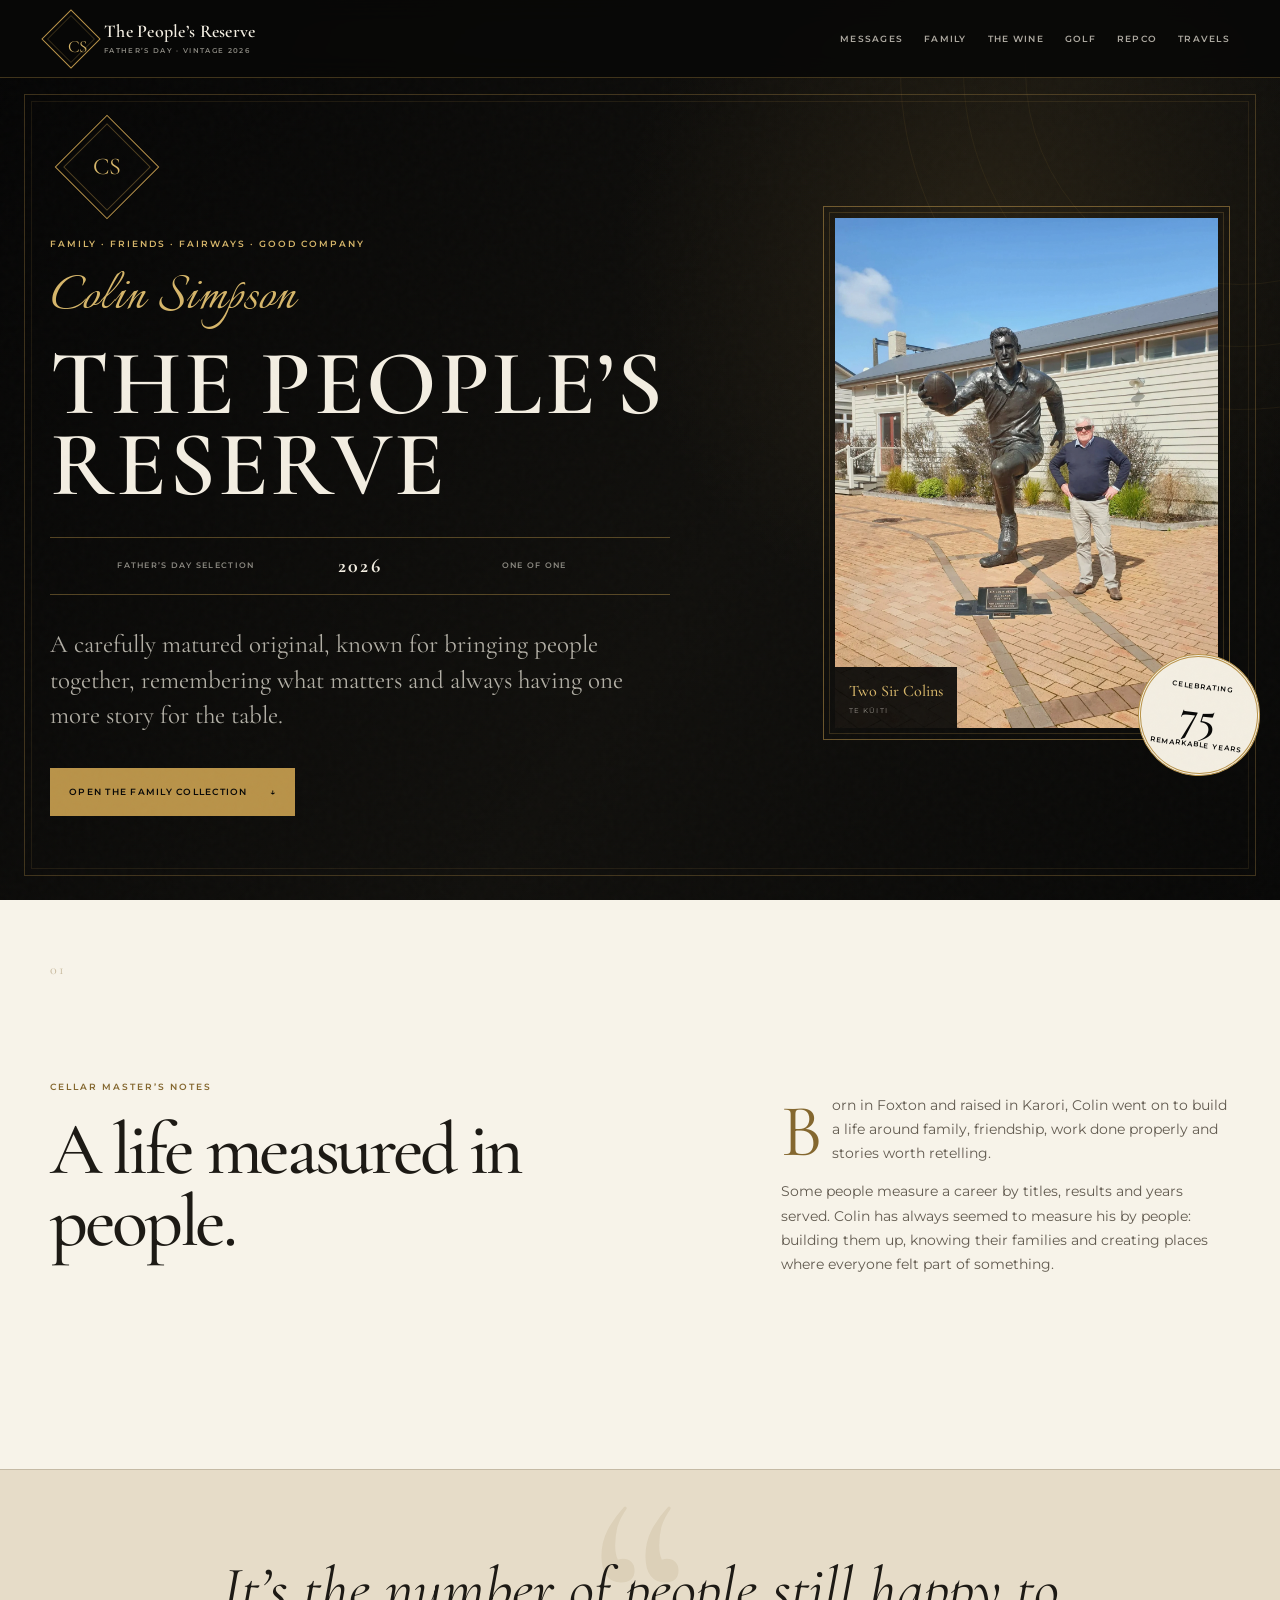
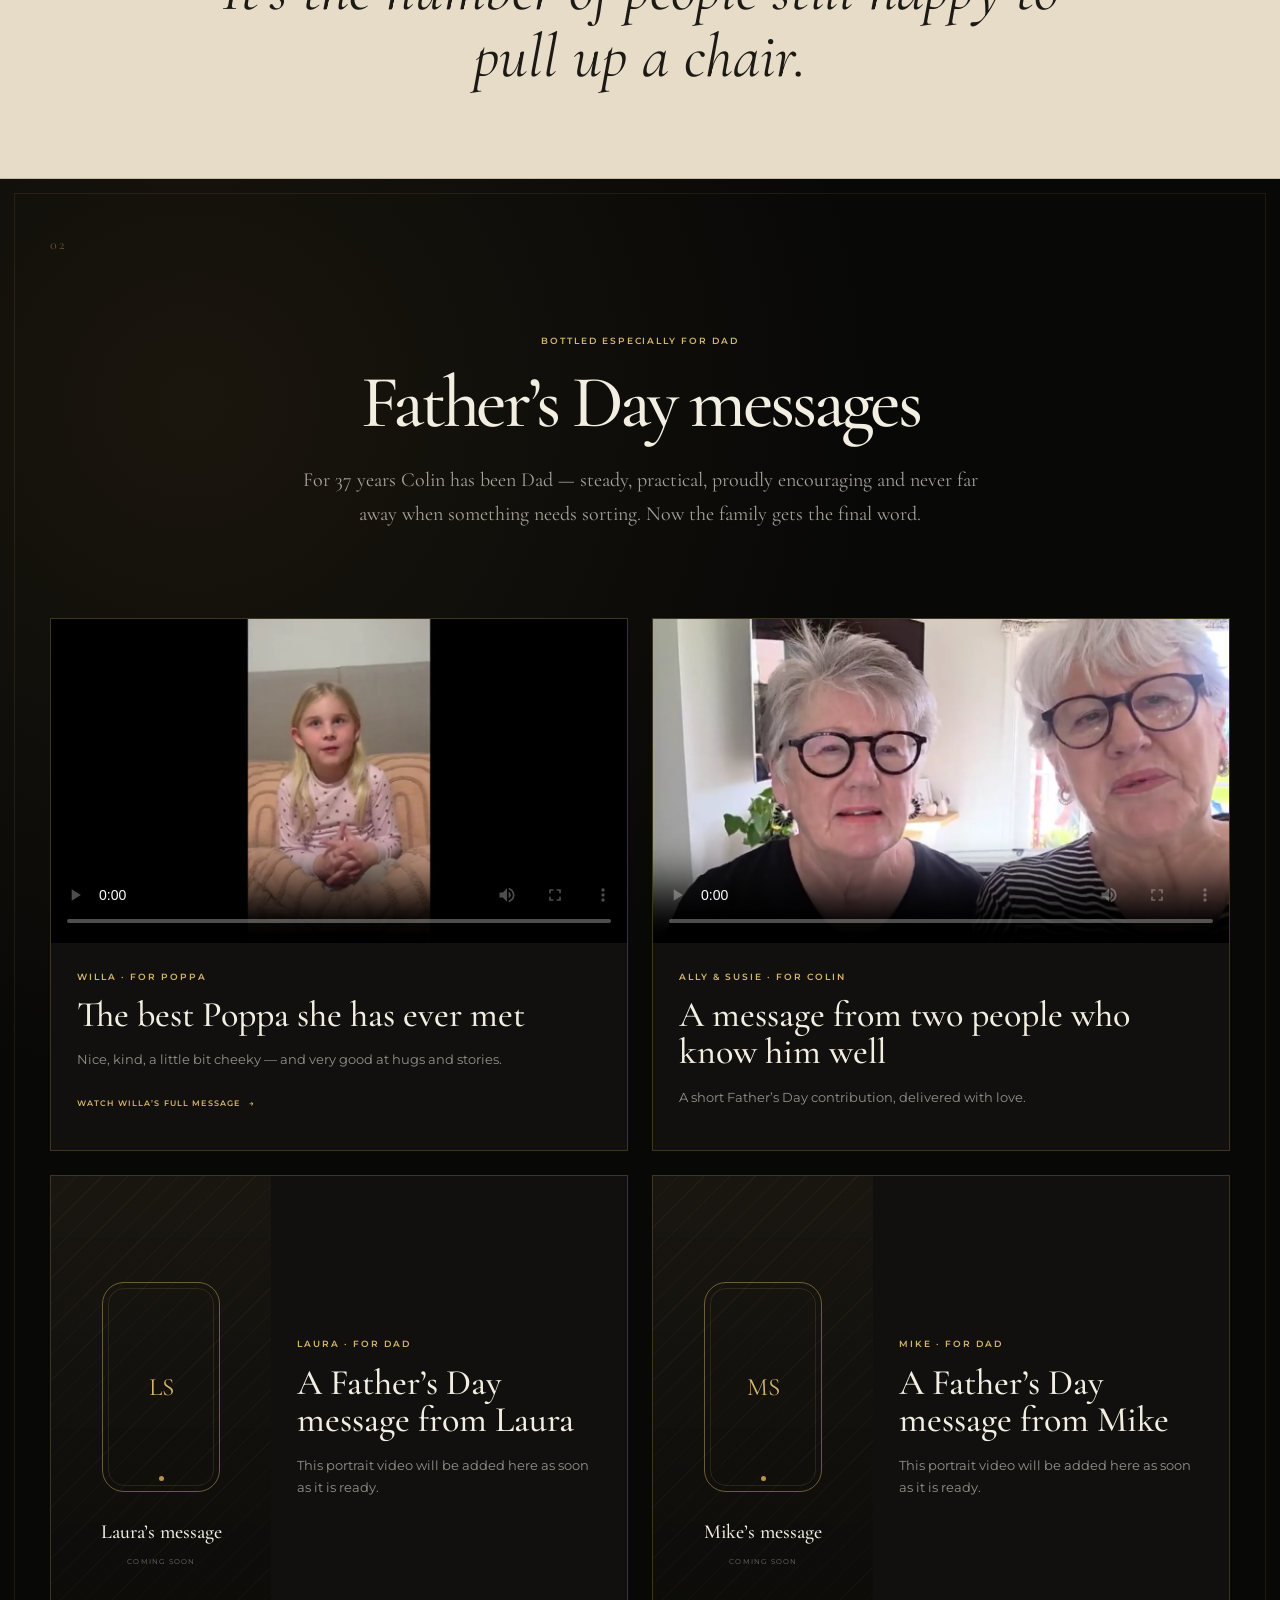
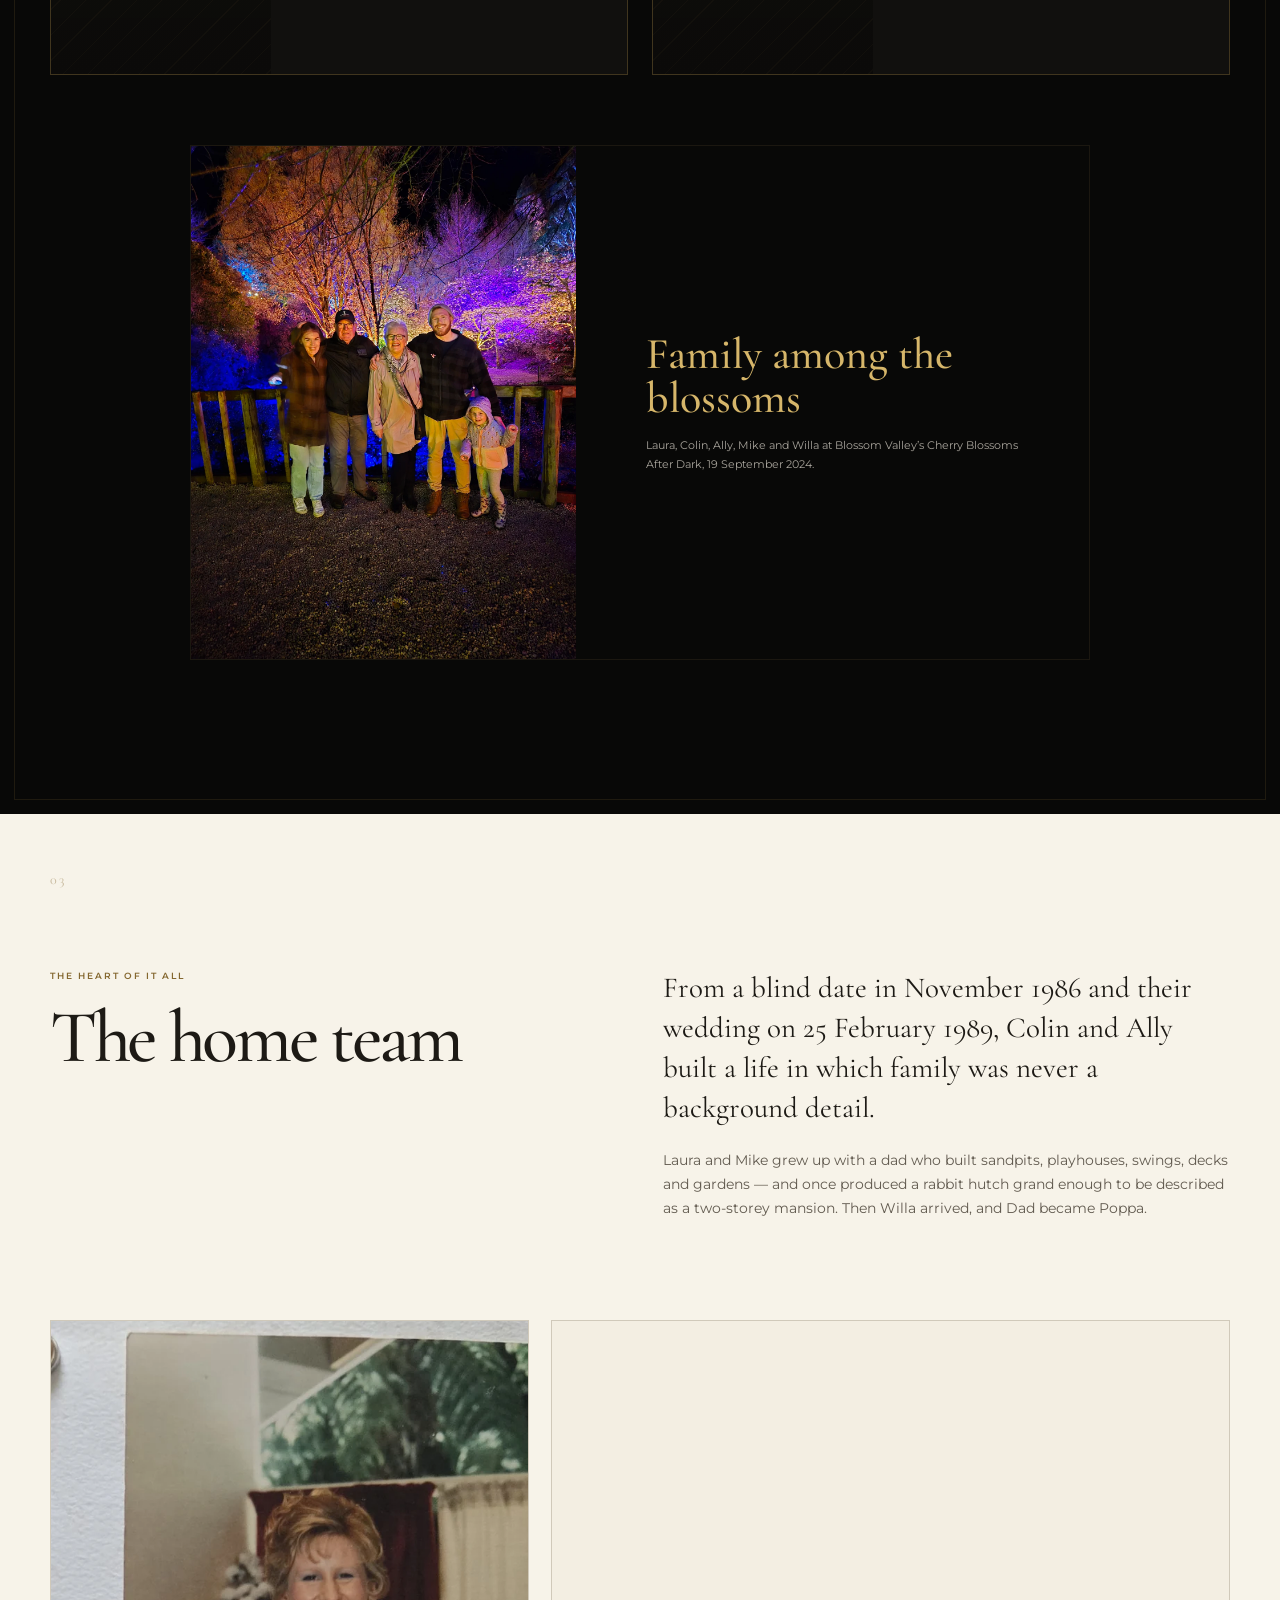
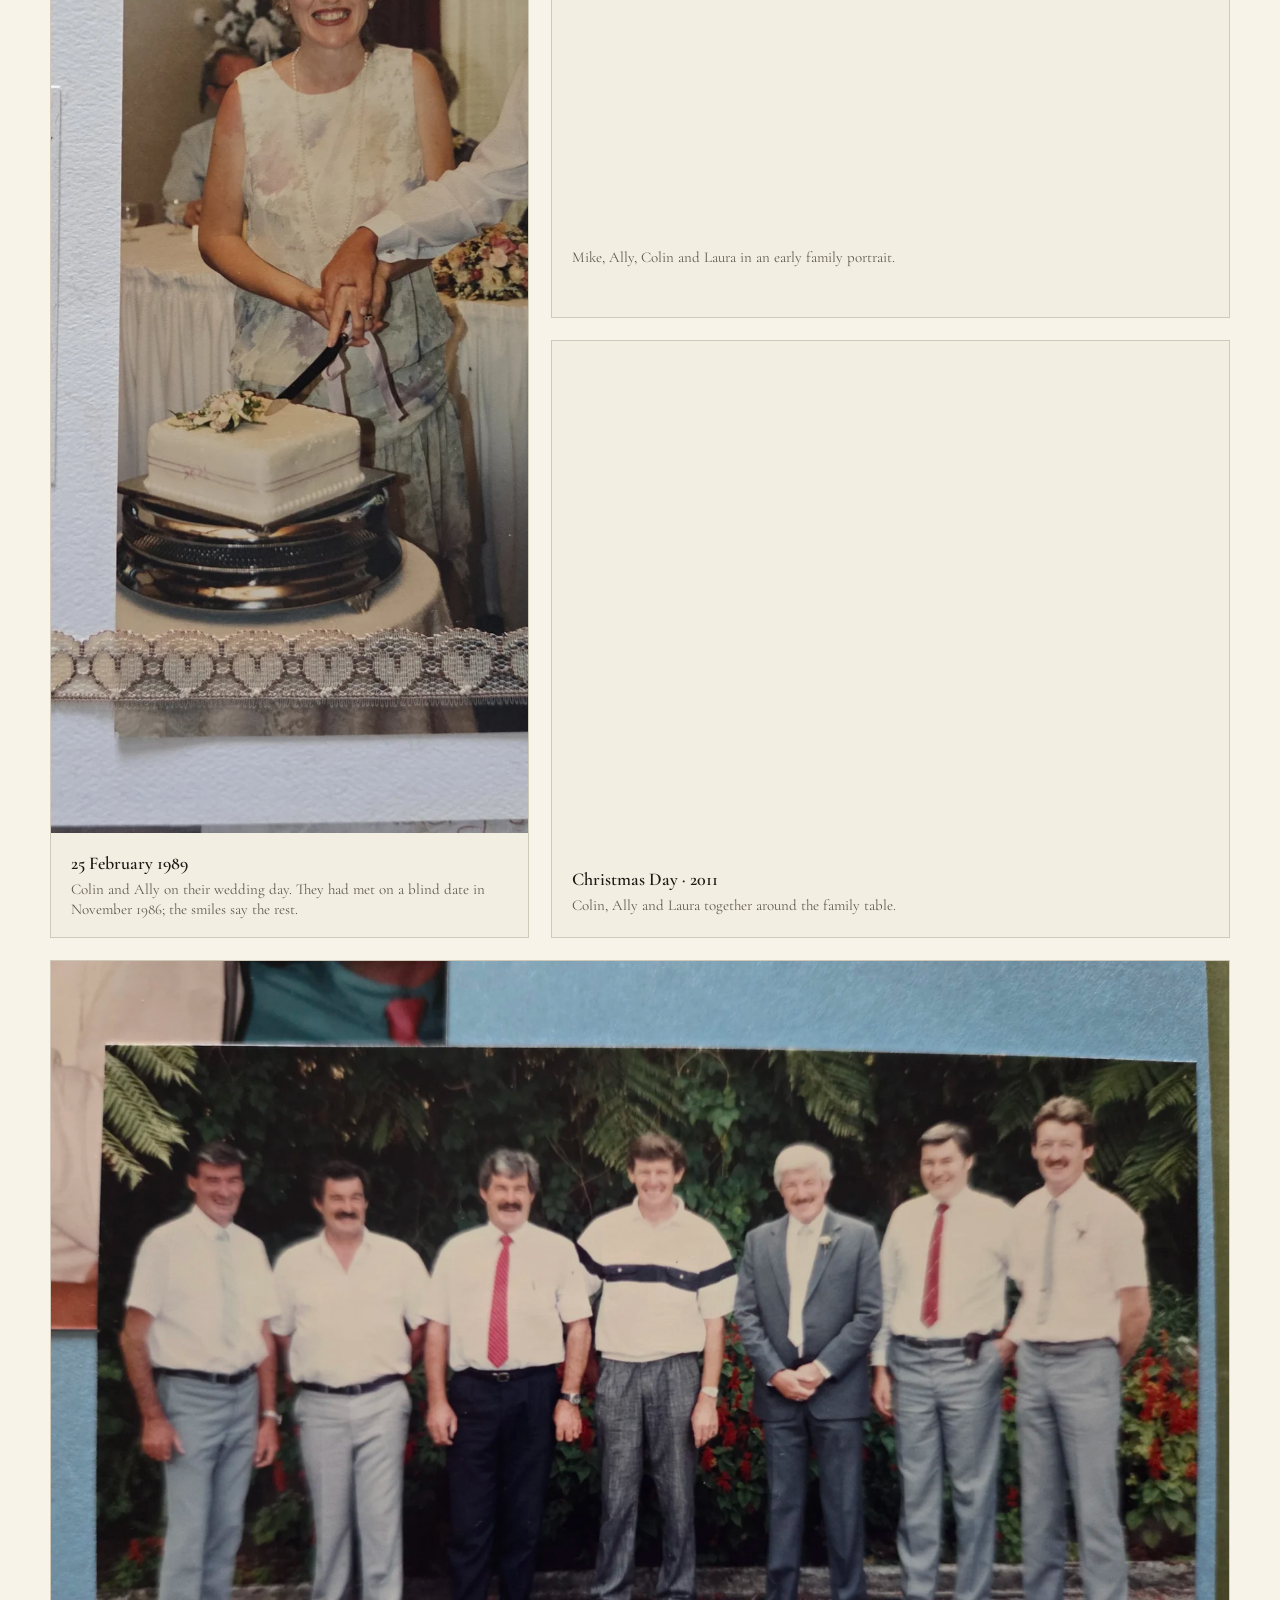
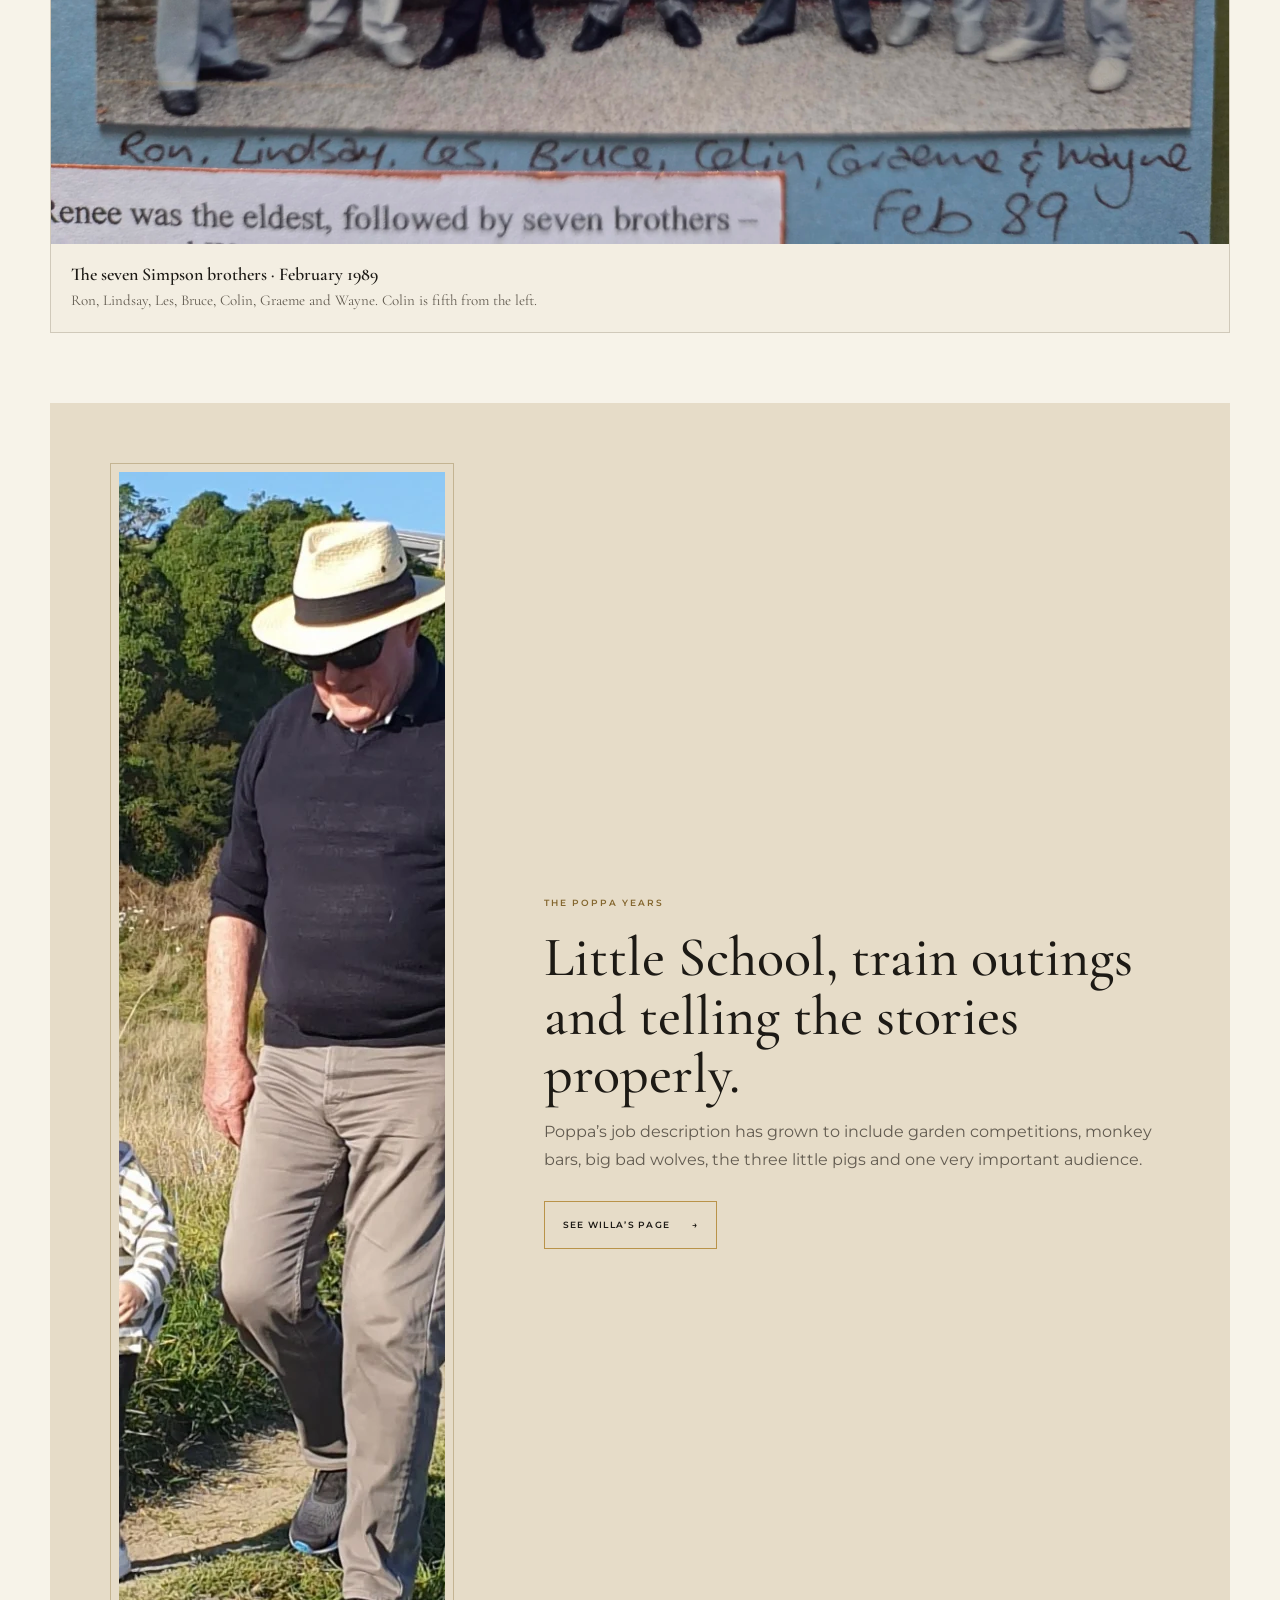
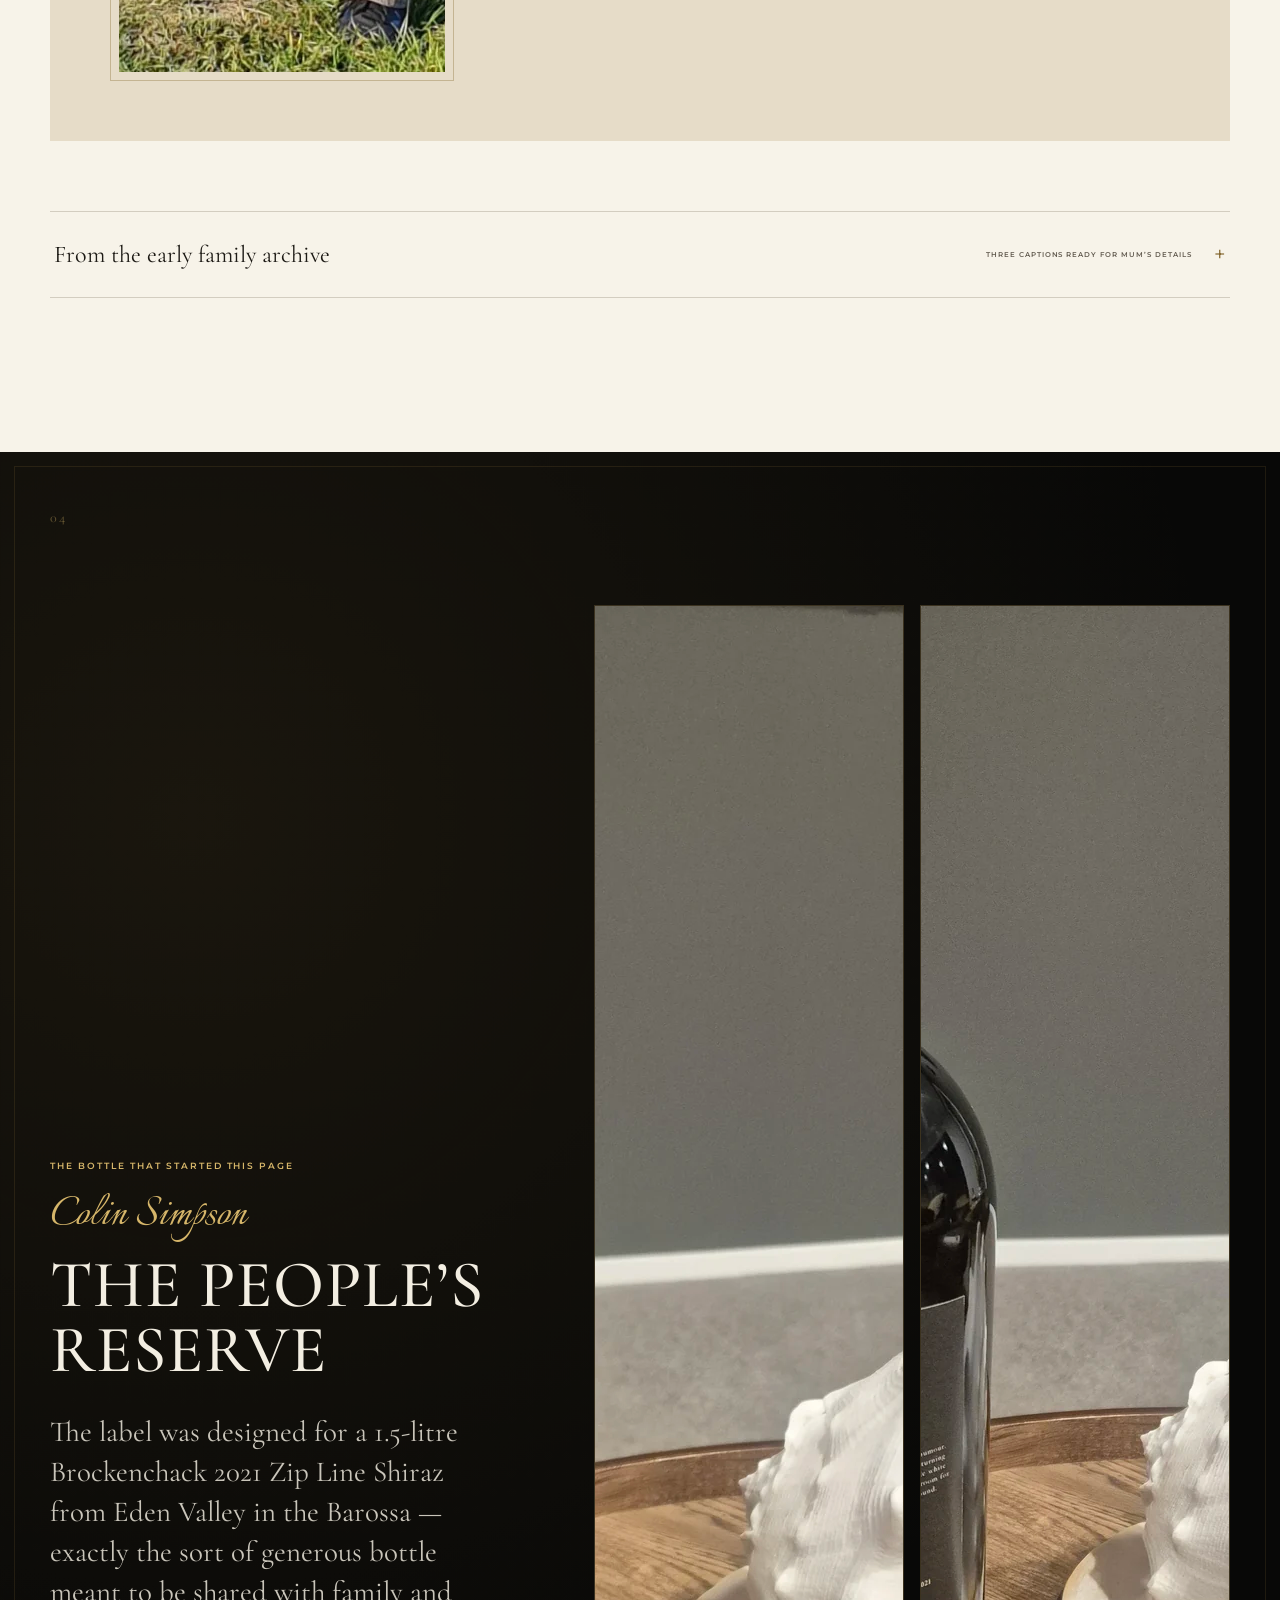
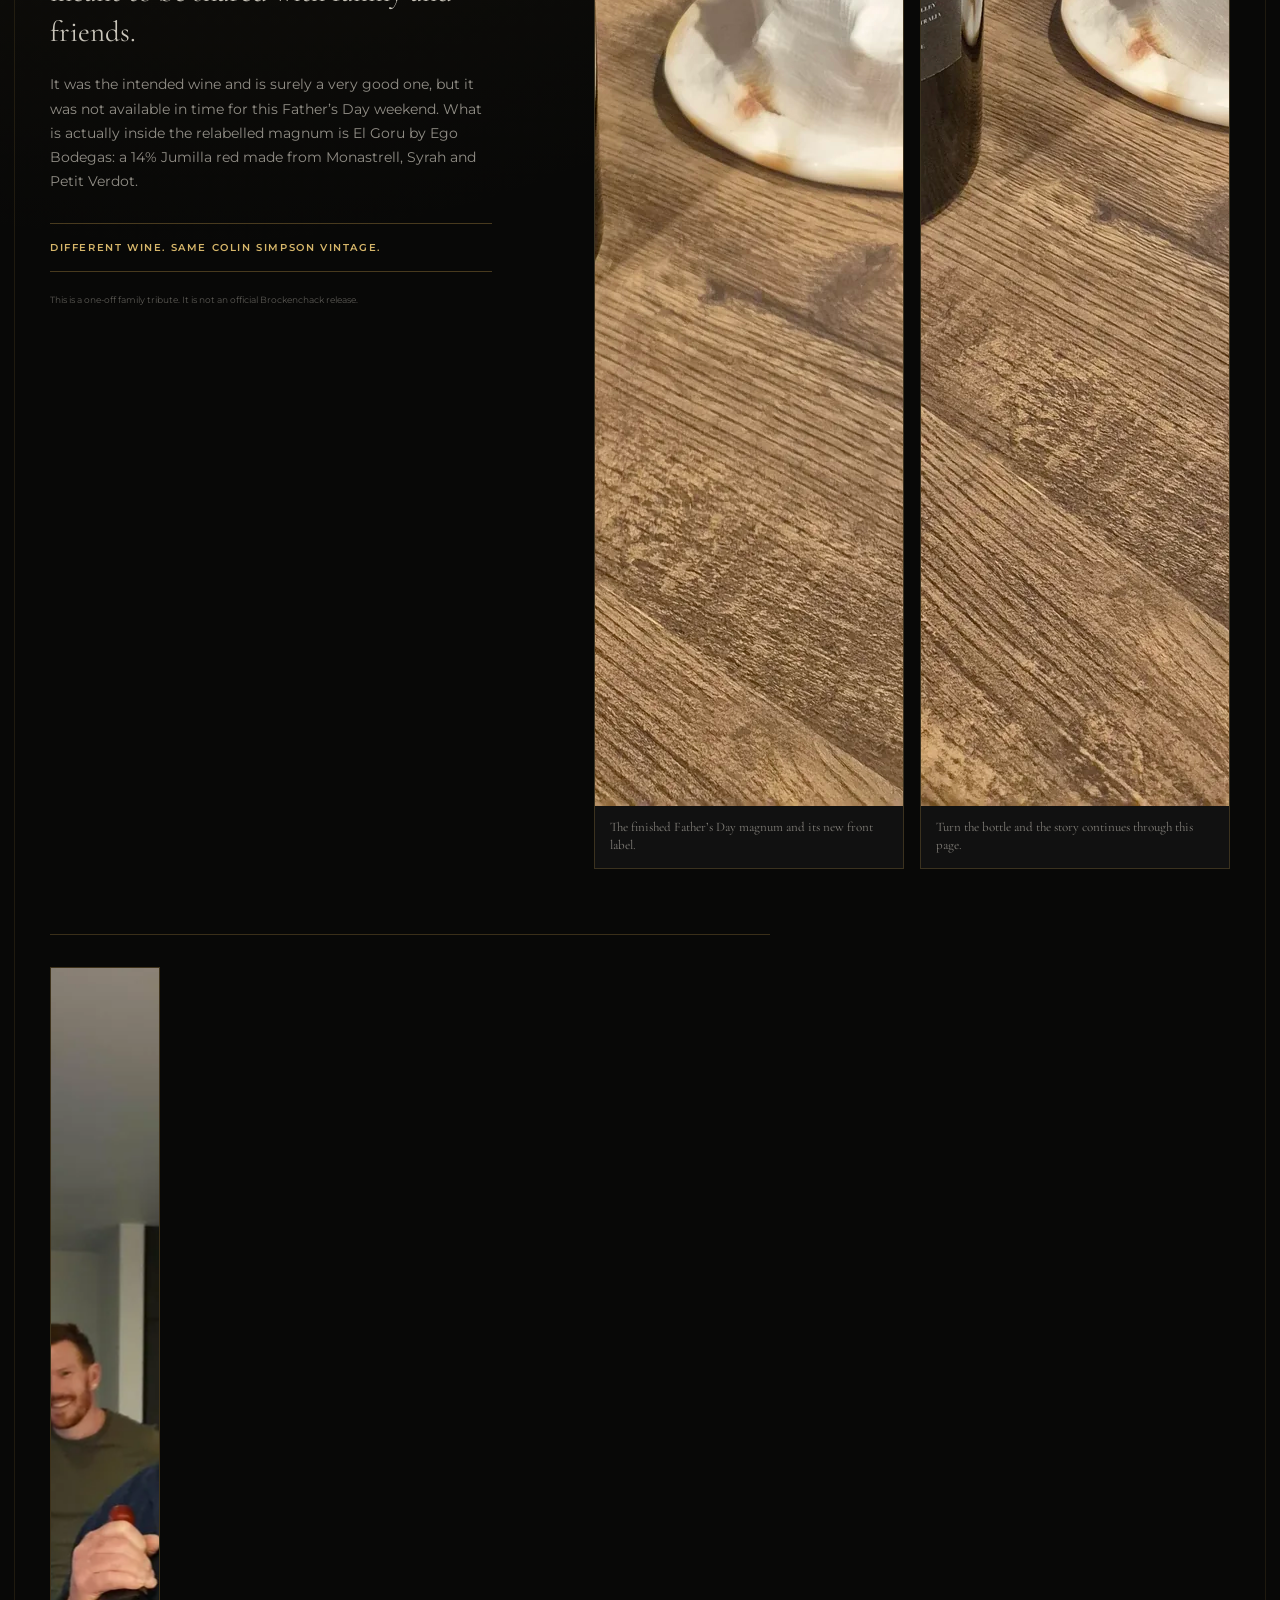
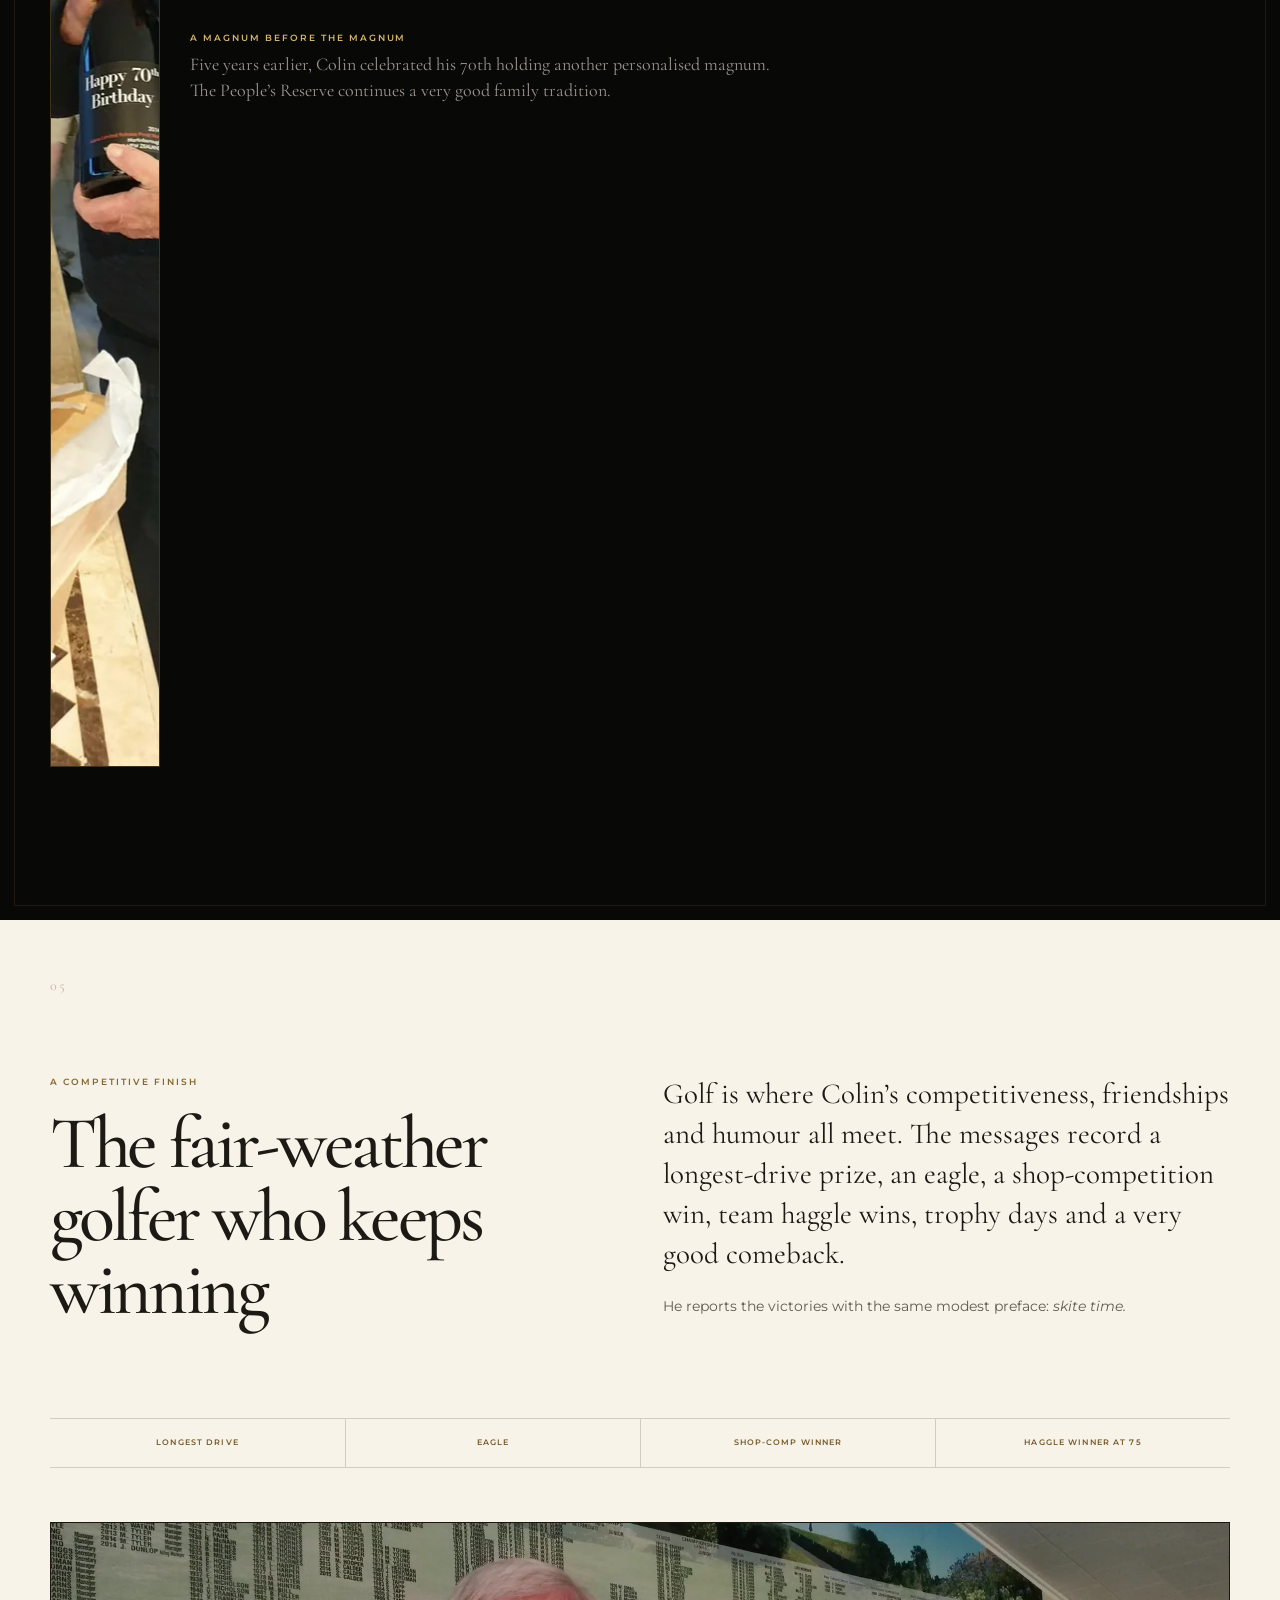
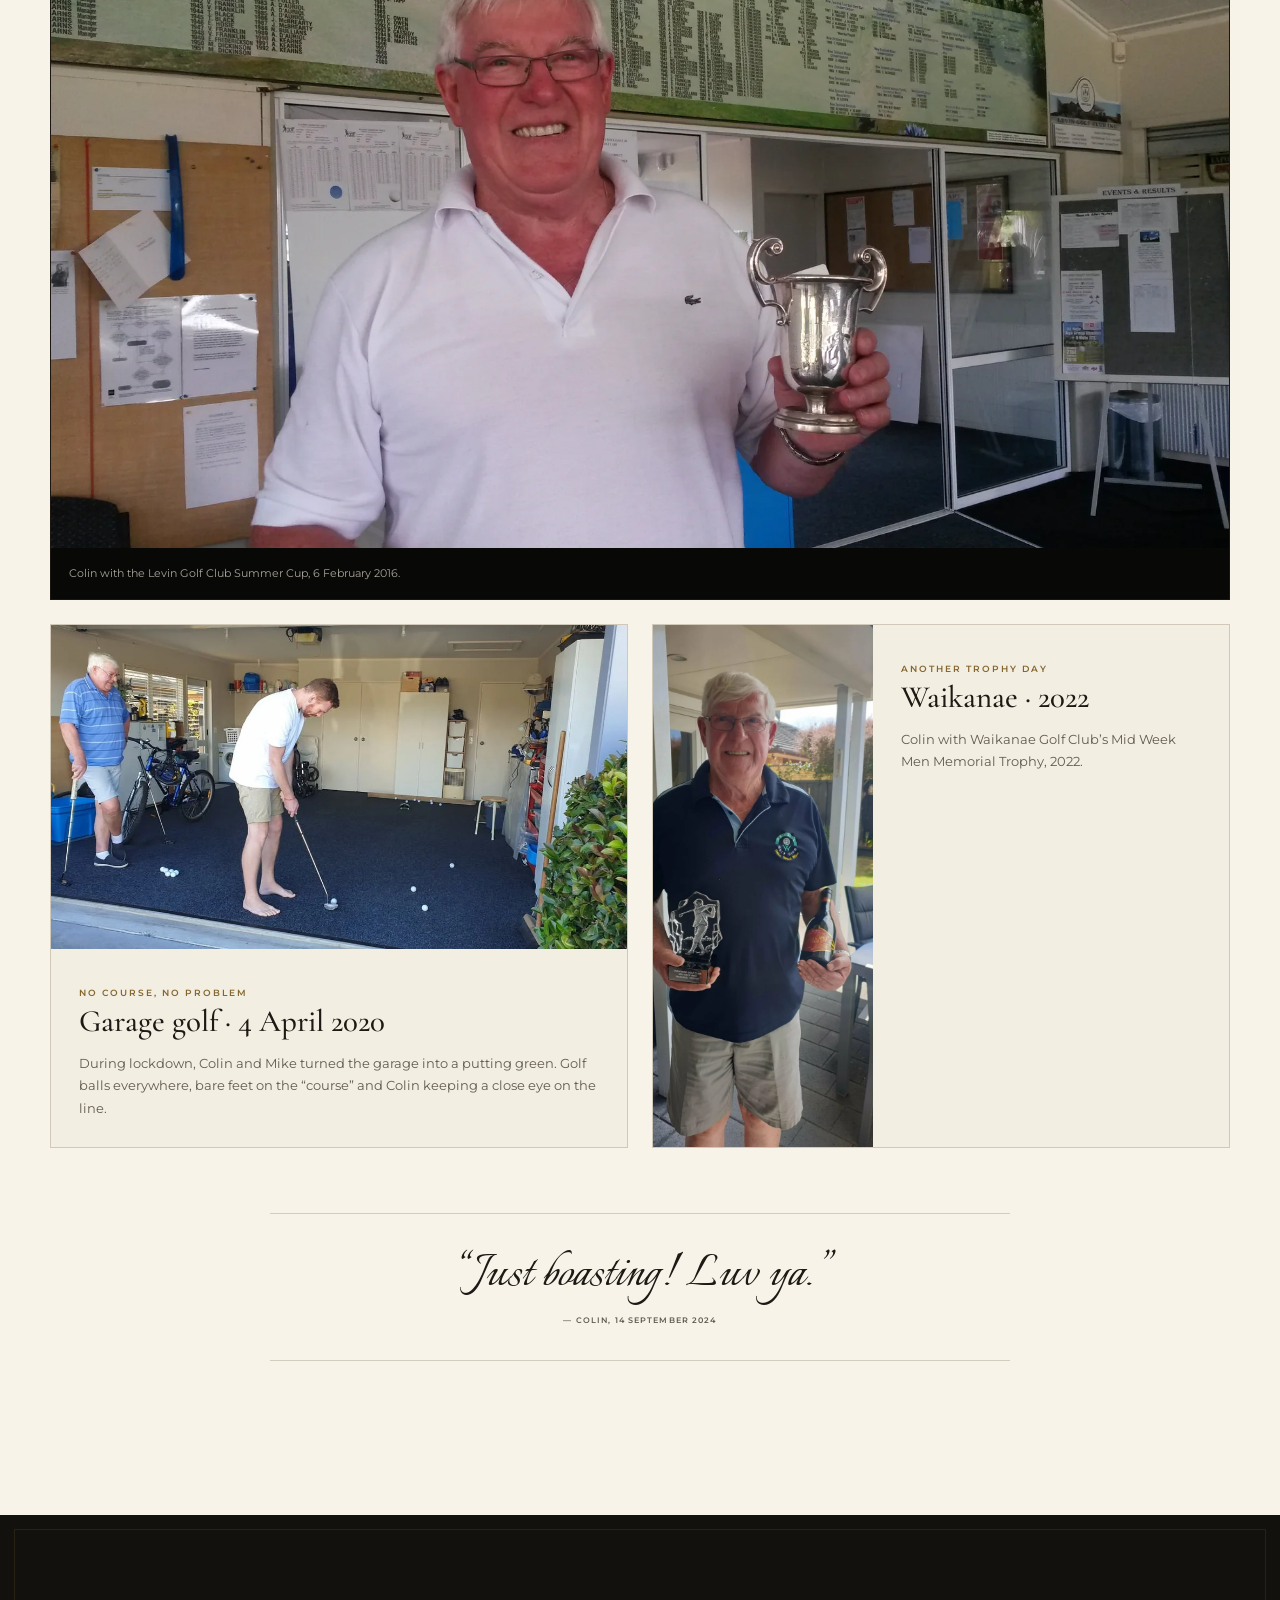
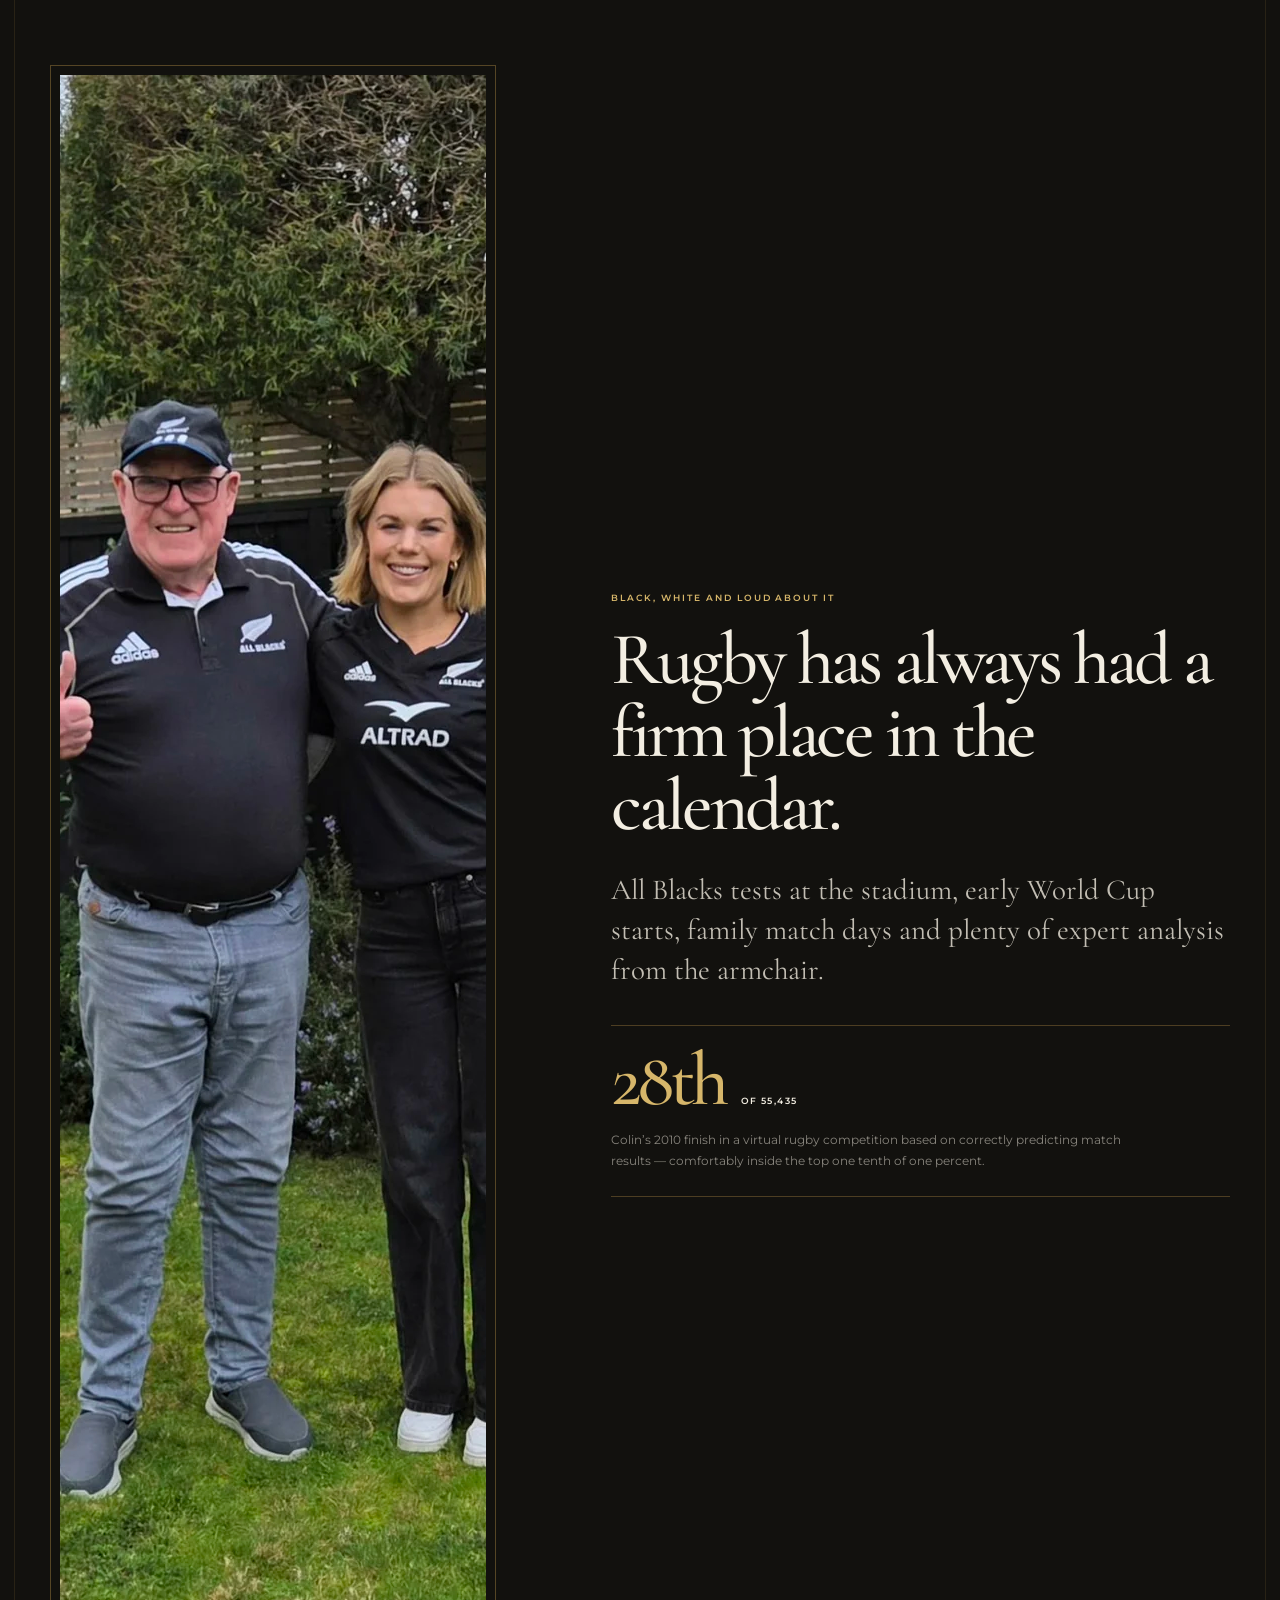
==== index.html @ 76d5076a "Publish Colin Simpson Father’s Day first draft" ====
<!doctype html>
<html lang="en-NZ">
  <head>
    <meta charset="utf-8" />
    <meta name="viewport" content="width=device-width, initial-scale=1" />
    <meta name="theme-color" content="#090908" />
    <meta
      name="description"
      content="Family, Repco years, fairways, travels and good company — celebrating Colin Simpson, The People’s Reserve, for Father’s Day 2026."
    />
    <meta property="og:type" content="website" />
    <meta property="og:locale" content="en_NZ" />
    <meta property="og:title" content="Colin Simpson — The People’s Reserve" />
    <meta
      property="og:description"
      content="A life measured in people. A Father’s Day collection of family, work, golf and travel memories."
    />
    <meta property="og:url" content="https://mikemaxwelledison.github.io/colin-simpson-peoples-reserve/" />
    <meta property="og:image" content="https://mikemaxwelledison.github.io/colin-simpson-peoples-reserve/og.png" />
    <meta name="twitter:card" content="summary_large_image" />
    <meta name="twitter:title" content="Colin Simpson — The People’s Reserve" />
    <meta name="twitter:description" content="A life measured in people. Father’s Day 2026." />
    <meta name="twitter:image" content="https://mikemaxwelledison.github.io/colin-simpson-peoples-reserve/og.png" />
    <title>Colin Simpson — The People’s Reserve</title>
    <link rel="preconnect" href="https://fonts.googleapis.com" />
    <link rel="preconnect" href="https://fonts.gstatic.com" crossorigin />
    <link
      href="https://fonts.googleapis.com/css2?family=Cormorant+Garamond:ital,wght@0,500;0,600;1,500&family=Italianno&family=Montserrat:wght@400;500;600&display=swap"
      rel="stylesheet"
    />
    <link rel="preload" as="image" href="assets/images/hero-two-sir-colins.webp" />
    <link rel="stylesheet" href="styles.css" />
    <script src="editable-details.js" defer></script>
    <script src="script.js" defer></script>
  </head>
  <body>
    <a class="skip-link" href="#main">Skip to the memories</a>

    <header class="site-header" data-header>
      <a class="wordmark" href="#top" aria-label="Colin Simpson — back to the top">
        <span class="wordmark-mark" aria-hidden="true">CS</span>
        <span class="wordmark-copy">
          <strong>The People’s Reserve</strong>
          <span>Father’s Day · Vintage 2026</span>
        </span>
      </a>
      <button class="nav-toggle" type="button" aria-expanded="false" aria-controls="site-nav" data-nav-toggle>
        <span>Menu</span><i aria-hidden="true"></i>
      </button>
      <nav class="site-nav" id="site-nav" aria-label="Page sections" data-nav>
        <a href="#messages">Messages</a>
        <a href="#family">Family</a>
        <a href="#wine">The wine</a>
        <a href="#golf">Golf</a>
        <a href="#repco">Repco</a>
        <a href="#travels">Travels</a>
      </nav>
    </header>

    <main id="main">
      <section class="hero" id="top" aria-labelledby="hero-title">
        <div class="label-lines" aria-hidden="true"></div>
        <div class="hero-copy" data-reveal>
          <div class="crest" aria-hidden="true"><span>CS</span></div>
          <p class="eyebrow">Family · Friends · Fairways · Good company</p>
          <h1 id="hero-title"><span>Colin Simpson</span>The People’s Reserve</h1>
          <div class="vintage-line" aria-label="Father’s Day selection, vintage 2026">
            <span>Father’s Day selection</span><strong>2026</strong><span>One of one</span>
          </div>
          <p class="hero-intro">
            A carefully matured original, known for bringing people together,
            remembering what matters and always having one more story for the table.
          </p>
          <a class="button button-gold" href="#messages">
            <span>Open the family collection</span><span aria-hidden="true">↓</span>
          </a>
        </div>

        <figure class="hero-portrait" data-reveal>
          <div class="photo-mat">
            <img
              src="assets/images/hero-two-sir-colins.webp"
              alt="Colin standing beside the Sir Colin Meads statue in Te Kūiti"
              width="1350"
              height="1800"
              fetchpriority="high"
            />
          </div>
          <figcaption><strong>Two Sir Colins</strong><span>Te Kūiti</span></figcaption>
          <div class="vintage-seal" aria-label="Celebrating Colin at 75">
            <span>Celebrating</span><strong>75</strong><span>remarkable years</span>
          </div>
        </figure>
      </section>

      <section class="opening section-shell" aria-labelledby="opening-title">
        <div class="section-number" aria-hidden="true">01</div>
        <div class="opening-heading" data-reveal>
          <p class="eyebrow ink">Cellar master’s notes</p>
          <h2 id="opening-title">A life measured in people.</h2>
        </div>
        <div class="opening-copy" data-reveal>
          <p>
            Born in Foxton and raised in Karori, Colin went on to build a life around
            family, friendship, work done properly and stories worth retelling.
          </p>
          <p>
            Some people measure a career by titles, results and years served. Colin has
            always seemed to measure his by people: building them up, knowing their
            families and creating places where everyone felt part of something.
          </p>
        </div>
      </section>

      <blockquote class="signature-quote" data-reveal>
        <span class="quote-mark" aria-hidden="true">“</span>
        <p>It’s the number of people still happy to pull up a chair.</p>
      </blockquote>

      <section class="messages dark-panel" id="messages" aria-labelledby="messages-title">
        <div class="section-shell section-pad">
          <div class="section-number light" aria-hidden="true">02</div>
          <header class="section-heading centered" data-reveal>
            <p class="eyebrow gold">Bottled especially for Dad</p>
            <h2 id="messages-title">Father’s Day messages</h2>
            <p>
              For 37 years Colin has been Dad — steady, practical, proudly encouraging
              and never far away when something needs sorting. Now the family gets the final word.
            </p>
          </header>

          <div class="video-grid">
            <article class="video-card" data-reveal>
              <div class="video-frame landscape-video">
                <video controls playsinline preload="metadata" poster="assets/images/message-willa-short.webp" aria-label="Willa’s short Father’s Day message for Poppa">
                  <source src="assets/videos/willa-short.mp4" type="video/mp4" />
                  Your browser cannot play this video.
                </video>
              </div>
              <div class="video-copy">
                <span class="card-kicker">Willa · For Poppa</span>
                <h3>The best Poppa she has ever met</h3>
                <p>Nice, kind, a little bit cheeky — and very good at hugs and stories.</p>
                <a class="text-link" href="willa.html">Watch Willa’s full message <span aria-hidden="true">→</span></a>
              </div>
            </article>

            <article class="video-card" data-reveal>
              <div class="video-frame landscape-video">
                <video controls playsinline preload="metadata" poster="assets/images/message-ally-susie.webp" aria-label="A Father’s Day message from Ally and Susie">
                  <source src="assets/videos/ally-susie.mp4" type="video/mp4" />
                  Your browser cannot play this video.
                </video>
              </div>
              <div class="video-copy">
                <span class="card-kicker">Ally &amp; Susie · For Colin</span>
                <h3>A message from two people who know him well</h3>
                <p>A short Father’s Day contribution, delivered with love.</p>
              </div>
            </article>

            <article class="video-card video-card-coming" data-reveal>
              <div class="video-placeholder portrait-video" role="img" aria-label="Reserved portrait video space for Laura">
                <span class="phone-outline" aria-hidden="true"><i>LS</i></span>
                <strong>Laura’s message</strong><small>Coming soon</small>
              </div>
              <div class="video-copy">
                <span class="card-kicker">Laura · For Dad</span>
                <h3>A Father’s Day message from Laura</h3>
                <p>This portrait video will be added here as soon as it is ready.</p>
              </div>
            </article>

            <article class="video-card video-card-coming" data-reveal>
              <div class="video-placeholder portrait-video" role="img" aria-label="Reserved portrait video space for Mike">
                <span class="phone-outline" aria-hidden="true"><i>MS</i></span>
                <strong>Mike’s message</strong><small>Coming soon</small>
              </div>
              <div class="video-copy">
                <span class="card-kicker">Mike · For Dad</span>
                <h3>A Father’s Day message from Mike</h3>
                <p>This portrait video will be added here as soon as it is ready.</p>
              </div>
            </article>
          </div>

          <figure class="feature-photo blossom-feature" data-reveal>
            <img
              src="assets/images/family-blossom-2024.webp"
              alt="Laura, Colin, Ally, Mike and Willa together among illuminated blossom trees"
              width="1350"
              height="1800"
              loading="lazy"
              decoding="async"
            />
            <figcaption>
              <strong>Family among the blossoms</strong>
              <span>Laura, Colin, Ally, Mike and Willa at Blossom Valley’s Cherry Blossoms After Dark, 19 September 2024.</span>
            </figcaption>
          </figure>
        </div>
      </section>

      <section class="family section-shell section-pad" id="family" aria-labelledby="family-title">
        <div class="section-number" aria-hidden="true">03</div>
        <header class="section-heading split-heading" data-reveal>
          <div><p class="eyebrow ink">The heart of it all</p><h2 id="family-title">The home team</h2></div>
          <div>
            <p class="lead">
              From a blind date in November 1986 and their wedding on 25 February 1989,
              Colin and Ally built a life in which family was never a background detail.
            </p>
            <p>
              Laura and Mike grew up with a dad who built sandpits, playhouses, swings,
              decks and gardens — and once produced a rabbit hutch grand enough to be
              described as a two-storey mansion. Then Willa arrived, and Dad became Poppa.
            </p>
          </div>
        </header>

        <div class="family-gallery">
          <figure class="photo-card photo-card-tall" data-reveal>
            <img src="assets/images/family-wedding-1989.webp" alt="Colin and Ally cutting their wedding cake in 1989" width="1570" height="1600" loading="lazy" decoding="async" />
            <figcaption><strong>25 February 1989</strong><span>Colin and Ally on their wedding day. They had met on a blind date in November 1986; the smiles say the rest.</span></figcaption>
          </figure>
          <figure class="photo-card" data-reveal>
            <img src="assets/images/family-early.webp" alt="Mike, Ally, Colin and Laura seated together in an early family portrait" width="1600" height="1228" loading="lazy" decoding="async" />
            <figcaption data-detail="earlyFamily">Mike, Ally, Colin and Laura in an early family portrait.</figcaption>
          </figure>
          <figure class="photo-card" data-reveal>
            <img src="assets/images/family-christmas-2011.webp" alt="Colin, Ally and Laura seated around the table on Christmas Day 2011" width="1800" height="1350" loading="lazy" decoding="async" />
            <figcaption><strong>Christmas Day · 2011</strong><span>Colin, Ally and Laura together around the family table.</span></figcaption>
          </figure>
          <figure class="photo-card photo-card-wide" data-reveal>
            <img src="assets/images/family-brothers-1989.webp" alt="The seven Simpson brothers standing together in February 1989" width="1800" height="1350" loading="lazy" decoding="async" />
            <figcaption><strong>The seven Simpson brothers · February 1989</strong><span>Ron, Lindsay, Les, Bruce, Colin, Graeme and Wayne. Colin is fifth from the left.</span></figcaption>
          </figure>
        </div>

        <aside class="poppa-callout" data-reveal>
          <figure><img src="assets/images/willa-walking-2022.webp" alt="Colin and Willa walking together outdoors in 2022" width="900" height="1200" loading="lazy" decoding="async" /></figure>
          <div>
            <p class="eyebrow ink">The Poppa years</p>
            <h3>Little School, train outings and telling the stories properly.</h3>
            <p>Poppa’s job description has grown to include garden competitions, monkey bars, big bad wolves, the three little pigs and one very important audience.</p>
            <a class="button button-outline" href="willa.html">See Willa’s page <span aria-hidden="true">→</span></a>
          </div>
        </aside>

        <details class="archive-drawer" data-reveal>
          <summary><span>From the early family archive</span><small>Three captions ready for Mum’s details</small></summary>
          <div class="archive-grid">
            <figure class="photo-card">
              <img src="assets/images/archive-school-1956.webp" alt="A 1956 school class photograph from Colin’s family archive" width="2200" height="1650" loading="lazy" decoding="async" />
              <figcaption data-detail="school1956">A 1956 school photograph from Colin’s family archive.</figcaption>
            </figure>
            <figure class="photo-card">
              <img src="assets/images/archive-hockey-1961.webp" alt="A 1961 hockey team photograph from Colin’s family archive" width="2200" height="1650" loading="lazy" decoding="async" />
              <figcaption data-detail="hockey1961">A 1961 hockey photograph from Colin’s family archive.</figcaption>
            </figure>
            <figure class="photo-card photo-card-portrait">
              <img src="assets/images/archive-young-colin-tux.webp" alt="A young Colin dressed in a tuxedo" width="1000" height="1500" loading="lazy" decoding="async" />
              <figcaption data-detail="youngTux">A young Colin dressed for a special occasion.</figcaption>
            </figure>
          </div>
        </details>
      </section>

      <section class="wine dark-panel" id="wine" aria-labelledby="wine-title">
        <div class="section-shell section-pad">
          <div class="section-number light" aria-hidden="true">04</div>
          <div class="wine-grid">
            <div class="wine-copy" data-reveal>
              <p class="eyebrow gold">The bottle that started this page</p>
              <h2 id="wine-title"><span>Colin Simpson</span>The People’s Reserve</h2>
              <p class="lead">
                The label was designed for a 1.5-litre Brockenchack 2021 Zip Line Shiraz
                from Eden Valley in the Barossa — exactly the sort of generous bottle meant to be shared with family and friends.
              </p>
              <p>
                It was the intended wine and is surely a very good one, but it was not available in time for this Father’s Day weekend.
                What is actually inside the relabelled magnum is El Goru by Ego Bodegas: a 14% Jumilla red made from Monastrell, Syrah and Petit Verdot.
              </p>
              <p class="wine-punchline">Different wine. Same Colin Simpson vintage.</p>
              <p class="disclosure">This is a one-off family tribute. It is not an official Brockenchack release.</p>
            </div>
            <div class="bottle-gallery" data-reveal>
              <figure><img src="assets/images/wine-front.webp" alt="The finished People’s Reserve magnum showing its black and gold front label" width="1350" height="1800" loading="lazy" decoding="async" /><figcaption>The finished Father’s Day magnum and its new front label.</figcaption></figure>
              <figure><img src="assets/images/wine-back.webp" alt="The back of the People’s Reserve bottle showing its story label and QR code" width="1350" height="1800" loading="lazy" decoding="async" /><figcaption>Turn the bottle and the story continues through this page.</figcaption></figure>
            </div>
          </div>
          <aside class="magnum-memory" data-reveal>
            <img src="assets/images/wine-70th-magnum.webp" alt="Colin holding a personalised magnum at his 70th birthday in 2021" width="787" height="1400" loading="lazy" decoding="async" />
            <div><span class="card-kicker">A magnum before the magnum</span><p>Five years earlier, Colin celebrated his 70th holding another personalised magnum. The People’s Reserve continues a very good family tradition.</p></div>
          </aside>
        </div>
      </section>

      <section class="golf section-shell section-pad" id="golf" aria-labelledby="golf-title">
        <div class="section-number" aria-hidden="true">05</div>
        <header class="section-heading split-heading" data-reveal>
          <div><p class="eyebrow ink">A competitive finish</p><h2 id="golf-title">The fair-weather golfer who keeps winning</h2></div>
          <div>
            <p class="lead">Golf is where Colin’s competitiveness, friendships and humour all meet. The messages record a longest-drive prize, an eagle, a shop-competition win, team haggle wins, trophy days and a very good comeback.</p>
            <p>He reports the victories with the same modest preface: <em>skite time.</em></p>
          </div>
        </header>
        <div class="milestone-strip" data-reveal><span>Longest drive</span><span>Eagle</span><span>Shop-comp winner</span><span>Haggle winner at 75</span></div>
        <figure class="feature-photo golf-lead" data-reveal>
          <img src="assets/images/golf-levin-summer-cup.webp" alt="Colin smiling and holding a silver cup inside Levin Golf Club" width="1800" height="1013" loading="lazy" decoding="async" />
          <figcaption data-detail="levinCup">Colin with the Levin Golf Club Summer Cup, 6 February 2016.</figcaption>
        </figure>
        <div class="story-pair">
          <article class="image-story" data-reveal>
            <img src="assets/images/golf-garage-2020.webp" alt="Colin watching Mike putt across their garage floor during lockdown" width="1066" height="600" loading="lazy" decoding="async" />
            <div><span class="card-kicker">No course, no problem</span><h3>Garage golf · 4 April 2020</h3><p>During lockdown, Colin and Mike turned the garage into a putting green. Golf balls everywhere, bare feet on the “course” and Colin keeping a close eye on the line.</p></div>
          </article>
          <article class="image-story image-story-portrait" data-reveal>
            <img src="assets/images/golf-waikanae-trophy.webp" alt="Colin holding the Waikanae Mid Week Men Memorial Trophy and a bottle of wine" width="1125" height="1500" loading="lazy" decoding="async" />
            <div><span class="card-kicker">Another trophy day</span><h3>Waikanae · 2022</h3><p data-detail="waikanaeTrophy">Colin with Waikanae Golf Club’s Mid Week Men Memorial Trophy, 2022.</p></div>
          </article>
        </div>
        <blockquote class="small-quote" data-reveal><p>“Just boasting! Luv ya.”</p><cite>— Colin, 14 September 2024</cite></blockquote>
      </section>

      <section class="rugby colour-section" id="rugby" aria-labelledby="rugby-title">
        <div class="section-shell rugby-grid">
          <figure data-reveal>
            <img src="assets/images/rugby-colin-laura.webp" alt="Colin and Laura wearing matching All Blacks shirts before a test match" width="1255" height="1600" loading="lazy" decoding="async" />
            <figcaption data-detail="allBlacks">Colin and Laura in their All Blacks colours before heading to a test match.</figcaption>
          </figure>
          <div data-reveal>
            <p class="eyebrow gold">Black, white and loud about it</p>
            <h2 id="rugby-title">Rugby has always had a firm place in the calendar.</h2>
            <p class="lead">All Blacks tests at the stadium, early World Cup starts, family match days and plenty of expert analysis from the armchair.</p>
            <div class="stat-card"><strong>28th</strong><span>of 55,435</span><p>Colin’s 2010 finish in a virtual rugby competition based on correctly predicting match results — comfortably inside the top one tenth of one percent.</p></div>
          </div>
        </div>
      </section>

      <section class="repco section-shell section-pad" id="repco" aria-labelledby="repco-title">
        <div class="section-number" aria-hidden="true">06</div>
        <header class="section-heading centered narrow" data-reveal>
          <p class="eyebrow ink">Staff number 23 · The Elite Region · Sir Colin</p>
          <h2 id="repco-title">From delivery boy to Hall of Fame</h2>
          <p>Colin gave 52 years to the automotive-parts industry and the Repco family of companies. He began with after-school deliveries in 1966 and retired in 2020, having led branches, regions and commercial relationships across New Zealand.</p>
        </header>
        <div class="repco-feature">
          <figure class="photo-card photo-card-portrait" data-reveal>
            <img src="assets/images/repco-hall-board.webp" alt="Colin and Ally standing beside Repco’s Hall of Fame honours board" width="1030" height="1500" loading="lazy" decoding="async" />
            <figcaption data-detail="hallOfFame">Colin and Ally with Repco’s Hall of Fame honours board.</figcaption>
          </figure>
          <div class="repco-copy" data-reveal>
            <div class="repco-years"><span>1966</span><i aria-hidden="true"></i><span>2020</span></div>
            <p class="lead">His service was recognised by the Repco New Zealand Hall of Fame. Yet the strongest measure of the career is how many former colleagues still call, remember the family and make room at the next table.</p>
            <ul class="label-list" aria-label="Repco milestones"><li>1966 · First delivery</li><li>1979 · Wellington branch manager</li><li>2012 · Forty years recognised</li><li>2020 · Retirement after 52 years</li><li>2022 · Repco centenary guest</li></ul>
            <a class="button button-dark" href="repco.html">Read the full Repco story <span aria-hidden="true">→</span></a>
          </div>
        </div>
      </section>

      <section class="mates paper-deep" id="mates" aria-labelledby="mates-title">
        <div class="section-shell section-pad">
          <div class="section-number" aria-hidden="true">07</div>
          <div class="mates-grid">
            <div class="mates-copy" data-reveal>
              <p class="eyebrow ink">The people around the table</p>
              <h2 id="mates-title">Mates made for the long haul</h2>
              <p class="lead">Repco mates, golf mates, old friends and family friends — Colin has always been good at turning a workplace, a round or a lunch into a lasting community.</p>
              <p>Years after retirement, former colleagues were still asking after the family. At 75, he was still heading into Wellington for what he called a “pensioners’ man date” with the golf crew.</p>
              <blockquote>“Not a bad looking crew at golf today.”<cite>— Colin, 30 December 2023</cite></blockquote>
            </div>
            <figure class="feature-photo" data-reveal>
              <img src="assets/images/mates-golf-team-2023.webp" alt="Colin standing with three golf teammates after finishing runners-up" width="960" height="720" loading="lazy" decoding="async" />
              <figcaption data-detail="golfMates">Colin, left, with his golf team after finishing runners-up on 30 December 2023.</figcaption>
            </figure>
          </div>
        </div>
      </section>

      <section class="travels section-shell section-pad" id="travels" aria-labelledby="travels-title">
        <div class="section-number" aria-hidden="true">08</div>
        <header class="section-heading split-heading" data-reveal>
          <div><p class="eyebrow ink">A lifetime of saying yes to the next journey</p><h2 id="travels-title">From Karori to the world</h2></div>
          <div><p class="lead">Australia at 20, work across Asia and the Pacific, New Zealand road trips, North America, Alaska and Europe — always with a story brought home.</p><p>The destinations matter, but the recurring feature is the company: Ally beside him, friends met along the way, and Laura or Mike joining the journey.</p></div>
        </header>
        <div class="travel-grid">
          <figure class="travel-card travel-card-wide" data-reveal>
            <img src="assets/images/travel-queenstown-2013.webp" alt="Colin, Laura, Mike and Ally together inside the Minus 5 ice bar in Queenstown" width="1800" height="1200" loading="lazy" decoding="async" />
            <figcaption><strong>Queenstown · 5 May 2013</strong><span>Colin, Laura, Mike and Ally keeping cool at the Minus 5° Ice Bar.</span></figcaption>
          </figure>
          <figure class="travel-card" data-reveal>
            <img src="assets/images/travel-farewell-spit-2024.webp" alt="Colin and Ally at the Farewell Spit rock-arch viewpoint" width="1275" height="1700" loading="lazy" decoding="async" />
            <figcaption><strong>Farewell Spit · May 2024</strong><span>The right company, closer to home.</span></figcaption>
          </figure>
          <figure class="travel-card" data-reveal>
            <img src="assets/images/travel-stewart-island-2019.webp" alt="Colin and Mike sharing fish and chips outside the Kai Kart on Stewart Island" width="1600" height="900" loading="lazy" decoding="async" />
            <figcaption><strong>Stewart Island · 2019</strong><span>Fish and chips with Mike at the Kai Kart.</span></figcaption>
          </figure>
          <figure class="travel-card" data-reveal>
            <img src="assets/images/travel-kapiti-2016.webp" alt="A kākā perched beside Colin during a trip to Kāpiti Island" width="1700" height="1275" loading="lazy" decoding="async" />
            <figcaption><strong>A cheeky local · 6 May 2016</strong><span>Colin makes a new friend on Kāpiti Island.</span></figcaption>
          </figure>
          <figure class="travel-card travel-card-wide" data-reveal>
            <img src="assets/images/travel-viking-2025.webp" alt="Colin standing beside the Viking Gymir river-cruise ship in Europe" width="1600" height="1241" loading="lazy" decoding="async" />
            <figcaption><strong>Europe · 2025</strong><span>Colin beside Viking Gymir during the European journey.</span></figcaption>
          </figure>
        </div>
        <div class="travel-ending" data-reveal><blockquote>“This lovely lady is still following me.”</blockquote><p>Across the years and the map, Ally is the constant figure beside him — which is exactly how Colin tells the story too.</p><a class="button button-outline" href="travels.html">Follow the longer journey <span aria-hidden="true">→</span></a></div>
      </section>

      <section class="final-message" id="message" aria-labelledby="final-title">
        <div class="final-photo" aria-hidden="true"><img src="assets/images/family-wanaka-2026.webp" alt="" width="1425" height="1900" loading="lazy" decoding="async" /></div>
        <div class="final-copy" data-reveal>
          <p class="eyebrow gold">The best evidence of a life well spent</p>
          <h2 id="final-title">Happy Father’s Day, Dad.</h2>
          <p>After 37 years of fatherhood, more than half a century in the Repco family, countless rounds and more stories than anyone can count, the best evidence is still the same: the number of people happy to pull up a chair.</p>
          <blockquote><span>“I’m a lucky dad.”</span><strong>So are we.</strong></blockquote>
          <p class="family-caption">Mike, Colin, Ally, Laura and Willa together at Tom’s wedding in Wānaka, 18 April 2026.</p>
        </div>
      </section>
    </main>

    <footer class="site-footer">
      <div class="footer-mark" aria-hidden="true">CS</div>
      <p><strong>Colin Simpson · The People’s Reserve</strong></p>
      <p>Father’s Day 2026 · Best enjoyed with good mates. Never rushed.</p>
      <a href="#top">Back to the top <span aria-hidden="true">↑</span></a>
    </footer>
  </body>
</html>
---- styles.css ----
:root {
  --black: #080807;
  --black-soft: #11100e;
  --charcoal: #1b1915;
  --ink: #1d1a15;
  --ink-soft: #625b50;
  --ivory: #f3eee2;
  --ivory-deep: #e6dcc8;
  --paper: #f7f3e9;
  --gold: #b99349;
  --gold-bright: #d6b66a;
  --gold-faint: rgba(185, 147, 73, 0.2);
  --line: rgba(64, 50, 29, 0.2);
  --serif: "Cormorant Garamond", Georgia, serif;
  --script: "Italianno", "Segoe Script", cursive;
  --sans: "Montserrat", Arial, sans-serif;
  --page: min(1180px, calc(100vw - 48px));
  --ease: cubic-bezier(0.22, 1, 0.36, 1);
}

* {
  box-sizing: border-box;
}

html {
  scroll-behavior: smooth;
  scroll-padding-top: 90px;
}

body {
  background: var(--paper);
  color: var(--ink);
  font-family: var(--sans);
  font-size: 16px;
  line-height: 1.72;
  margin: 0;
  overflow-x: hidden;
  -webkit-font-smoothing: antialiased;
}

body::before {
  background-image: url("data:image/svg+xml,%3Csvg viewBox='0 0 180 180' xmlns='http://www.w3.org/2000/svg'%3E%3Cfilter id='n'%3E%3CfeTurbulence type='fractalNoise' baseFrequency='.85' numOctaves='3' stitchTiles='stitch'/%3E%3C/filter%3E%3Crect width='100%25' height='100%25' filter='url(%23n)' opacity='.16'/%3E%3C/svg%3E");
  content: "";
  inset: 0;
  opacity: 0.13;
  pointer-events: none;
  position: fixed;
  z-index: 100;
}

img,
video {
  display: block;
  max-width: 100%;
}

figure,
blockquote {
  margin: 0;
}

a {
  color: inherit;
}

button,
a,
summary,
video {
  -webkit-tap-highlight-color: transparent;
}

.skip-link {
  background: var(--ivory);
  color: var(--black);
  font-weight: 600;
  left: 16px;
  padding: 10px 16px;
  position: fixed;
  top: -80px;
  z-index: 300;
}

.skip-link:focus {
  top: 16px;
}

.section-shell {
  margin-inline: auto;
  max-width: var(--page);
  position: relative;
}

.section-pad {
  padding-block: clamp(96px, 12vw, 160px);
}

.site-header {
  align-items: center;
  background: rgba(8, 8, 7, 0.9);
  border-bottom: 1px solid rgba(185, 147, 73, 0.32);
  color: var(--ivory);
  display: flex;
  justify-content: space-between;
  left: 0;
  min-height: 78px;
  padding: 14px max(24px, calc((100vw - 1180px) / 2));
  position: fixed;
  right: 0;
  top: 0;
  transition: background 220ms ease, min-height 220ms ease;
  z-index: 200;
  backdrop-filter: blur(12px);
}

.site-header.is-scrolled {
  background: rgba(8, 8, 7, 0.98);
  min-height: 66px;
}

.wordmark {
  align-items: center;
  display: inline-flex;
  gap: 12px;
  text-decoration: none;
}

.wordmark-mark,
.footer-mark {
  align-items: center;
  border: 1px solid var(--gold);
  color: var(--gold-bright);
  display: inline-flex;
  flex: 0 0 auto;
  font-family: var(--serif);
  font-size: 17px;
  height: 42px;
  justify-content: center;
  letter-spacing: -0.03em;
  outline: 1px solid rgba(185, 147, 73, 0.25);
  outline-offset: -5px;
  transform: rotate(45deg);
  width: 42px;
}

.wordmark-mark::first-line,
.footer-mark::first-line {
  transform: rotate(-45deg);
}

.wordmark-mark {
  line-height: 1;
}

.wordmark-mark::after,
.footer-mark::after {
  content: "CS";
  transform: rotate(-45deg);
}

.wordmark-mark,
.footer-mark {
  color: transparent;
}

.wordmark-mark::after,
.footer-mark::after {
  color: var(--gold-bright);
}

.wordmark-copy {
  display: flex;
  flex-direction: column;
  line-height: 1.1;
}

.wordmark-copy strong {
  font-family: var(--serif);
  font-size: 18px;
  font-weight: 600;
  letter-spacing: 0.015em;
}

.wordmark-copy span {
  color: rgba(243, 238, 226, 0.55);
  font-size: 7px;
  font-weight: 600;
  letter-spacing: 0.19em;
  margin-top: 5px;
  text-transform: uppercase;
}

.site-nav {
  align-items: center;
  display: flex;
  gap: 21px;
}

.site-nav a {
  color: rgba(243, 238, 226, 0.7);
  font-size: 9px;
  font-weight: 600;
  letter-spacing: 0.14em;
  position: relative;
  text-decoration: none;
  text-transform: uppercase;
}

.site-nav a::after {
  background: var(--gold);
  bottom: -7px;
  content: "";
  height: 1px;
  left: 0;
  position: absolute;
  transform: scaleX(0);
  transform-origin: right;
  transition: transform 180ms ease;
  width: 100%;
}

.site-nav a:hover,
.site-nav a:focus-visible {
  color: var(--ivory);
}

.site-nav a:hover::after,
.site-nav a:focus-visible::after {
  transform: scaleX(1);
  transform-origin: left;
}

.nav-toggle {
  align-items: center;
  background: transparent;
  border: 1px solid rgba(185, 147, 73, 0.38);
  color: var(--ivory);
  display: none;
  font: 600 8px/1 var(--sans);
  gap: 10px;
  letter-spacing: 0.16em;
  padding: 11px 12px;
  text-transform: uppercase;
}

.nav-toggle i,
.nav-toggle i::before,
.nav-toggle i::after {
  background: var(--gold-bright);
  content: "";
  display: block;
  height: 1px;
  transition: transform 180ms ease;
  width: 15px;
}

.nav-toggle i {
  position: relative;
}

.nav-toggle i::before {
  left: 0;
  position: absolute;
  top: -5px;
}

.nav-toggle i::after {
  left: 0;
  position: absolute;
  top: 5px;
}

.nav-toggle[aria-expanded="true"] i {
  background: transparent;
}

.nav-toggle[aria-expanded="true"] i::before {
  top: 0;
  transform: rotate(45deg);
}

.nav-toggle[aria-expanded="true"] i::after {
  top: 0;
  transform: rotate(-45deg);
}

.hero {
  align-items: center;
  background:
    radial-gradient(circle at 78% 28%, rgba(185, 147, 73, 0.13), transparent 32%),
    linear-gradient(125deg, #050505 0%, #11100d 58%, #080807 100%);
  color: var(--ivory);
  display: grid;
  gap: clamp(48px, 8vw, 120px);
  grid-template-columns: minmax(0, 1.12fr) minmax(310px, 0.68fr);
  min-height: 100svh;
  overflow: hidden;
  padding: 128px max(28px, calc((100vw - 1180px) / 2)) 82px;
  position: relative;
}

.hero::before,
.hero::after {
  border: 1px solid rgba(185, 147, 73, 0.3);
  content: "";
  inset: 94px 24px 24px;
  pointer-events: none;
  position: absolute;
}

.hero::after {
  inset: 101px 31px 31px;
  opacity: 0.4;
}

.label-lines {
  border: 1px solid rgba(185, 147, 73, 0.09);
  border-radius: 50%;
  height: 680px;
  position: absolute;
  right: -300px;
  top: -270px;
  width: 680px;
}

.label-lines::before,
.label-lines::after {
  border: 1px solid rgba(185, 147, 73, 0.08);
  border-radius: 50%;
  content: "";
  inset: 62px;
  position: absolute;
}

.label-lines::after {
  inset: 124px;
}

.hero-copy,
.hero-portrait {
  position: relative;
  z-index: 2;
}

.crest {
  align-items: center;
  color: var(--gold-bright);
  display: flex;
  height: 74px;
  justify-content: center;
  margin: 0 0 32px 20px;
  position: relative;
  transform: rotate(45deg);
  width: 74px;
}

.crest::before,
.crest::after {
  border: 1px solid var(--gold);
  content: "";
  inset: 0;
  position: absolute;
}

.crest::after {
  inset: 6px;
  opacity: 0.42;
}

.crest span {
  font-family: var(--serif);
  font-size: 24px;
  transform: rotate(-45deg);
}

.eyebrow,
.card-kicker {
  color: var(--gold-bright);
  font-size: 9px;
  font-weight: 600;
  letter-spacing: 0.22em;
  margin: 0 0 18px;
  text-transform: uppercase;
}

.eyebrow.ink,
.card-kicker {
  color: #84672f;
}

.eyebrow.gold {
  color: var(--gold-bright);
}

.hero h1 {
  font-family: var(--serif);
  font-size: clamp(54px, 7.2vw, 96px);
  font-weight: 600;
  letter-spacing: 0.025em;
  line-height: 0.88;
  margin: 0;
  max-width: 760px;
  text-transform: uppercase;
}

.hero h1 span {
  color: var(--gold-bright);
  display: block;
  font-family: var(--script);
  font-size: 0.66em;
  font-weight: 400;
  letter-spacing: 0.01em;
  line-height: 0.9;
  margin: 0 0 18px;
  text-transform: none;
}

.vintage-line {
  align-items: center;
  border-bottom: 1px solid rgba(185, 147, 73, 0.42);
  border-top: 1px solid rgba(185, 147, 73, 0.42);
  display: grid;
  gap: 16px;
  grid-template-columns: 1fr auto 1fr;
  margin: 32px 0;
  max-width: 620px;
  padding: 11px 0;
}

.vintage-line span {
  color: rgba(243, 238, 226, 0.55);
  font-size: 8px;
  font-weight: 600;
  letter-spacing: 0.16em;
  text-align: center;
  text-transform: uppercase;
}

.vintage-line strong {
  color: var(--ivory);
  font-family: var(--serif);
  font-size: 20px;
  letter-spacing: 0.12em;
}

.hero-intro {
  color: rgba(243, 238, 226, 0.72);
  font-family: var(--serif);
  font-size: clamp(20px, 2vw, 25px);
  line-height: 1.42;
  margin: 0 0 34px;
  max-width: 600px;
}

.button {
  align-items: center;
  border: 1px solid transparent;
  display: inline-flex;
  font-size: 9px;
  font-weight: 600;
  gap: 22px;
  justify-content: center;
  letter-spacing: 0.14em;
  min-height: 48px;
  padding: 14px 18px;
  text-decoration: none;
  text-transform: uppercase;
  transition: background 180ms ease, color 180ms ease, transform 180ms ease;
}

.button:hover,
.button:focus-visible {
  transform: translateY(-2px);
}

.button-gold {
  background: var(--gold);
  color: var(--black);
}

.button-gold:hover,
.button-gold:focus-visible {
  background: var(--gold-bright);
}

.button-outline {
  border-color: var(--gold);
  color: var(--ink);
}

.button-outline:hover,
.button-outline:focus-visible {
  background: var(--gold);
  color: var(--black);
}

.button-dark {
  background: var(--black);
  color: var(--ivory);
}

.button-dark:hover,
.button-dark:focus-visible {
  background: var(--charcoal);
}

.hero-portrait {
  justify-self: end;
  max-width: 420px;
  padding: 12px;
  width: 100%;
}

.hero-portrait::before,
.hero-portrait::after {
  border: 1px solid rgba(185, 147, 73, 0.54);
  content: "";
  inset: 0;
  pointer-events: none;
  position: absolute;
}

.hero-portrait::after {
  inset: 6px;
  opacity: 0.42;
}

.photo-mat {
  aspect-ratio: 3 / 4;
  background: #161511;
  overflow: hidden;
}

.photo-mat img {
  height: 100%;
  object-fit: cover;
  object-position: 50% 40%;
  width: 100%;
}

.hero-portrait figcaption {
  background: rgba(8, 8, 7, 0.92);
  bottom: 12px;
  display: flex;
  flex-direction: column;
  left: 12px;
  padding: 11px 14px;
  position: absolute;
  z-index: 4;
}

.hero-portrait figcaption strong {
  color: var(--gold-bright);
  font-family: var(--serif);
  font-size: 16px;
  font-weight: 500;
}

.hero-portrait figcaption span {
  color: rgba(243, 238, 226, 0.56);
  font-size: 7px;
  letter-spacing: 0.16em;
  text-transform: uppercase;
}

.vintage-seal {
  align-items: center;
  background: var(--ivory);
  border: 3px double var(--gold);
  border-radius: 50%;
  bottom: -36px;
  color: var(--black);
  display: flex;
  flex-direction: column;
  height: 122px;
  justify-content: center;
  line-height: 1;
  position: absolute;
  right: -30px;
  transform: rotate(7deg);
  width: 122px;
  z-index: 6;
}

.vintage-seal span {
  font-size: 7px;
  font-weight: 600;
  letter-spacing: 0.13em;
  text-transform: uppercase;
}

.vintage-seal strong {
  font-family: var(--serif);
  font-size: 43px;
  font-weight: 600;
  margin: 4px 0;
}

.opening {
  display: grid;
  gap: clamp(44px, 8vw, 120px);
  grid-template-columns: 1.05fr 0.75fr;
  padding-block: clamp(108px, 14vw, 185px);
}

.section-number {
  color: rgba(132, 103, 47, 0.42);
  font-family: var(--serif);
  font-size: 14px;
  left: 0;
  letter-spacing: 0.12em;
  position: absolute;
  top: 54px;
}

.opening .section-number {
  top: 58px;
}

.section-number.light {
  color: rgba(214, 182, 106, 0.42);
}

.opening h2,
.section-heading h2,
.wine-copy h2,
.rugby h2,
.mates h2,
.final-copy h2,
.page-hero h1,
.chapter h2 {
  font-family: var(--serif);
  font-size: clamp(46px, 5.8vw, 76px);
  font-weight: 500;
  letter-spacing: -0.045em;
  line-height: 0.98;
  margin: 0;
}

.opening h2 {
  max-width: 600px;
}

.opening-copy {
  color: var(--ink-soft);
  font-size: 14px;
  max-width: 480px;
}

.opening-copy p:first-child::first-letter {
  color: #84672f;
  float: left;
  font-family: var(--serif);
  font-size: 74px;
  line-height: 0.72;
  padding: 12px 10px 0 0;
}

.signature-quote {
  align-items: center;
  background: var(--ivory-deep);
  border-block: 1px solid var(--line);
  display: flex;
  min-height: 310px;
  overflow: hidden;
  padding: 70px max(32px, calc((100vw - 940px) / 2));
  position: relative;
  text-align: center;
}

.signature-quote p {
  color: var(--ink);
  font-family: var(--serif);
  font-size: clamp(34px, 5vw, 62px);
  font-style: italic;
  line-height: 1.08;
  margin: auto;
  max-width: 850px;
  position: relative;
  z-index: 2;
}

.quote-mark {
  color: rgba(132, 103, 47, 0.1);
  font-family: var(--serif);
  font-size: 300px;
  left: 50%;
  line-height: 1;
  position: absolute;
  top: -18px;
  transform: translateX(-50%);
}

.dark-panel {
  background:
    radial-gradient(circle at 15% 10%, rgba(185, 147, 73, 0.1), transparent 30%),
    var(--black);
  color: var(--ivory);
  position: relative;
}

.dark-panel::before,
.colour-section::before {
  border: 1px solid rgba(185, 147, 73, 0.13);
  content: "";
  inset: 14px;
  pointer-events: none;
  position: absolute;
}

.section-heading {
  margin-bottom: clamp(48px, 7vw, 86px);
}

.section-heading.centered {
  margin-inline: auto;
  max-width: 800px;
  text-align: center;
}

.section-heading.centered > p:last-child {
  color: rgba(243, 238, 226, 0.66);
  font-family: var(--serif);
  font-size: 20px;
  margin: 24px auto 0;
  max-width: 680px;
}

.section-heading.narrow > p:last-child {
  color: var(--ink-soft);
}

.split-heading {
  align-items: start;
  display: grid;
  gap: clamp(40px, 8vw, 110px);
  grid-template-columns: 0.9fr 1fr;
}

.split-heading .lead,
.mates-copy .lead,
.wine-copy .lead,
.rugby .lead,
.repco-copy .lead {
  font-family: var(--serif);
  font-size: clamp(21px, 2.3vw, 29px);
  line-height: 1.38;
  margin: 0 0 20px;
}

.split-heading > div:last-child > p:not(.lead),
.mates-copy > p:not(.eyebrow, .lead),
.wine-copy > p:not(.eyebrow, .lead, .wine-punchline, .disclosure) {
  color: var(--ink-soft);
  font-size: 14px;
}

.video-grid {
  display: grid;
  gap: 24px;
  grid-template-columns: repeat(2, minmax(0, 1fr));
}

.video-card {
  background: #11100e;
  border: 1px solid rgba(185, 147, 73, 0.28);
  display: grid;
  grid-template-rows: auto 1fr;
  overflow: hidden;
}

.video-frame {
  background: #000;
  aspect-ratio: 16 / 9;
  overflow: hidden;
}

.video-frame video {
  height: 100%;
  object-fit: contain;
  width: 100%;
}

.video-copy {
  padding: 26px;
}

.video-copy .card-kicker {
  color: var(--gold-bright);
  display: block;
  margin-bottom: 12px;
}

.video-copy h3,
.image-story h3,
.poppa-callout h3 {
  font-family: var(--serif);
  font-size: clamp(26px, 3vw, 36px);
  font-weight: 500;
  line-height: 1.04;
  margin: 0 0 15px;
}

.video-copy p {
  color: rgba(243, 238, 226, 0.58);
  font-size: 13px;
  margin: 0 0 16px;
}

.text-link {
  color: var(--gold-bright);
  display: inline-flex;
  font-size: 8px;
  font-weight: 600;
  gap: 9px;
  letter-spacing: 0.14em;
  text-decoration: none;
  text-transform: uppercase;
}

.text-link:hover,
.text-link:focus-visible {
  text-decoration: underline;
  text-underline-offset: 5px;
}

.video-card-coming {
  align-items: stretch;
  grid-template-columns: minmax(190px, 0.62fr) minmax(0, 1fr);
  grid-template-rows: none;
  min-height: 500px;
}

.video-placeholder {
  align-items: center;
  background:
    linear-gradient(rgba(185, 147, 73, 0.05), rgba(0, 0, 0, 0.38)),
    repeating-linear-gradient(135deg, rgba(185, 147, 73, 0.06) 0 1px, transparent 1px 18px);
  display: flex;
  flex-direction: column;
  justify-content: center;
  min-height: 100%;
  padding: 24px;
  text-align: center;
}

.phone-outline {
  align-items: center;
  border: 1px solid rgba(214, 182, 106, 0.46);
  border-radius: 22px;
  display: flex;
  height: 210px;
  justify-content: center;
  margin-bottom: 23px;
  outline: 1px solid rgba(214, 182, 106, 0.13);
  outline-offset: -7px;
  position: relative;
  width: 118px;
}

.phone-outline::after {
  background: var(--gold);
  border-radius: 50%;
  bottom: 10px;
  content: "";
  height: 5px;
  position: absolute;
  width: 5px;
}

.phone-outline i {
  color: var(--gold-bright);
  font-family: var(--serif);
  font-size: 25px;
  font-style: normal;
}

.video-placeholder strong {
  font-family: var(--serif);
  font-size: 20px;
  font-weight: 500;
}

.video-placeholder small {
  color: rgba(243, 238, 226, 0.43);
  font-size: 7px;
  letter-spacing: 0.17em;
  margin-top: 6px;
  text-transform: uppercase;
}

.video-card-coming .video-copy {
  align-self: center;
}

.feature-photo {
  border: 1px solid var(--line);
  background: var(--black-soft);
  overflow: hidden;
  position: relative;
}

.feature-photo img {
  height: 100%;
  object-fit: cover;
  width: 100%;
}

.feature-photo figcaption,
.travel-card figcaption {
  background: var(--black);
  color: rgba(243, 238, 226, 0.68);
  display: flex;
  flex-direction: column;
  font-size: 11px;
  padding: 16px 18px;
}

.feature-photo figcaption strong,
.travel-card figcaption strong {
  color: var(--gold-bright);
  font-family: var(--serif);
  font-size: 18px;
  font-weight: 500;
}

.blossom-feature {
  align-items: stretch;
  display: grid;
  grid-template-columns: minmax(250px, 0.75fr) 1fr;
  margin: 70px auto 0;
  max-width: 900px;
}

.blossom-feature img {
  aspect-ratio: 3 / 4;
  object-position: 50% 42%;
}

.blossom-feature figcaption {
  justify-content: center;
  padding: clamp(30px, 6vw, 70px);
}

.blossom-feature figcaption strong {
  font-size: clamp(28px, 4vw, 44px);
  line-height: 1;
  margin-bottom: 16px;
}

.family-gallery {
  display: grid;
  gap: 22px;
  grid-template-columns: repeat(12, 1fr);
}

.photo-card {
  background: var(--ivory);
  border: 1px solid var(--line);
  grid-column: span 7;
  overflow: hidden;
  position: relative;
}

.photo-card:nth-child(3) {
  grid-column: span 7;
}

.photo-card-tall {
  grid-column: span 5;
  grid-row: span 2;
}

.photo-card-wide {
  grid-column: span 12;
}

.photo-card img {
  aspect-ratio: 4 / 3;
  height: auto;
  object-fit: cover;
  width: 100%;
}

.photo-card-tall img {
  aspect-ratio: 4 / 5;
  height: calc(100% - 104px);
}

.photo-card-portrait img {
  aspect-ratio: 3 / 4;
}

.photo-card figcaption {
  color: var(--ink-soft);
  display: flex;
  flex-direction: column;
  font-family: var(--serif);
  font-size: 15px;
  line-height: 1.35;
  min-height: 88px;
  padding: 18px 20px;
}

.photo-card figcaption strong {
  color: var(--ink);
  font-size: 18px;
  font-weight: 600;
  margin-bottom: 4px;
}

.poppa-callout {
  align-items: center;
  background: var(--ivory-deep);
  display: grid;
  gap: clamp(36px, 7vw, 90px);
  grid-template-columns: minmax(220px, 0.55fr) 1fr;
  margin-top: 70px;
  padding: clamp(24px, 5vw, 60px);
}

.poppa-callout figure {
  border: 1px solid rgba(132, 103, 47, 0.35);
  padding: 8px;
}

.poppa-callout figure img {
  aspect-ratio: 3 / 4;
  object-fit: cover;
}

.poppa-callout h3 {
  font-size: clamp(34px, 4.6vw, 56px);
}

.poppa-callout p:not(.eyebrow) {
  color: var(--ink-soft);
  margin: 0 0 28px;
}

.archive-drawer {
  border-bottom: 1px solid var(--line);
  border-top: 1px solid var(--line);
  margin-top: 70px;
}

.archive-drawer summary {
  align-items: center;
  cursor: pointer;
  display: flex;
  font-family: var(--serif);
  font-size: 24px;
  justify-content: space-between;
  list-style: none;
  padding: 22px 4px;
}

.archive-drawer summary::-webkit-details-marker {
  display: none;
}

.archive-drawer summary::after {
  color: #84672f;
  content: "+";
  font-family: var(--sans);
  font-size: 20px;
}

.archive-drawer[open] summary::after {
  content: "−";
}

.archive-drawer summary small {
  color: var(--ink-soft);
  font: 600 7px/1.4 var(--sans);
  letter-spacing: 0.14em;
  margin-left: auto;
  margin-right: 22px;
  text-transform: uppercase;
}

.archive-grid {
  display: grid;
  gap: 18px;
  grid-template-columns: repeat(3, 1fr);
  padding: 12px 0 34px;
}

.archive-grid .photo-card {
  grid-column: auto;
}

.archive-grid .photo-card img {
  aspect-ratio: 4 / 3;
}

.archive-grid .photo-card-portrait img {
  aspect-ratio: 4 / 3;
  object-position: 50% 25%;
}

.wine-grid {
  align-items: center;
  display: grid;
  gap: clamp(50px, 8vw, 110px);
  grid-template-columns: 0.82fr 1.18fr;
}

.wine-copy h2 {
  color: var(--ivory);
  font-size: clamp(47px, 5.2vw, 69px);
  letter-spacing: 0.015em;
  text-transform: uppercase;
}

.wine-copy h2 span {
  color: var(--gold-bright);
  display: block;
  font-family: var(--script);
  font-size: 0.75em;
  font-weight: 400;
  letter-spacing: 0;
  margin-bottom: 12px;
  text-transform: none;
}

.wine-copy .lead {
  color: rgba(243, 238, 226, 0.82);
  margin-top: 30px;
}

.wine-copy > p:not(.eyebrow, .lead, .wine-punchline, .disclosure) {
  color: rgba(243, 238, 226, 0.58);
}

.wine-punchline {
  border-block: 1px solid rgba(185, 147, 73, 0.36);
  color: var(--gold-bright);
  font-size: 10px;
  font-weight: 600;
  letter-spacing: 0.16em;
  margin: 30px 0 20px;
  padding: 15px 0;
  text-transform: uppercase;
}

.disclosure {
  color: rgba(243, 238, 226, 0.35);
  font-size: 9px;
}

.bottle-gallery {
  display: grid;
  gap: 16px;
  grid-template-columns: repeat(2, 1fr);
}

.bottle-gallery figure {
  background: #111;
  border: 1px solid rgba(185, 147, 73, 0.25);
}

.bottle-gallery img {
  aspect-ratio: 3 / 4;
  object-fit: cover;
}

.bottle-gallery figcaption {
  color: rgba(243, 238, 226, 0.5);
  font-family: var(--serif);
  font-size: 13px;
  line-height: 1.35;
  padding: 13px 15px;
}

.magnum-memory {
  align-items: center;
  border-top: 1px solid rgba(185, 147, 73, 0.28);
  display: grid;
  gap: 30px;
  grid-template-columns: 110px 1fr;
  margin-top: 65px;
  max-width: 720px;
  padding-top: 32px;
}

.magnum-memory img {
  aspect-ratio: 3 / 4;
  border: 1px solid rgba(185, 147, 73, 0.3);
  object-fit: cover;
}

.magnum-memory .card-kicker {
  color: var(--gold-bright);
  display: block;
  margin-bottom: 7px;
}

.magnum-memory p {
  color: rgba(243, 238, 226, 0.62);
  font-family: var(--serif);
  font-size: 18px;
  line-height: 1.42;
  margin: 0;
}

.milestone-strip {
  border-block: 1px solid var(--line);
  display: grid;
  grid-template-columns: repeat(4, 1fr);
  margin-bottom: 54px;
}

.milestone-strip span {
  color: #765a29;
  font-size: 8px;
  font-weight: 600;
  letter-spacing: 0.14em;
  padding: 17px 14px;
  text-align: center;
  text-transform: uppercase;
}

.milestone-strip span + span {
  border-left: 1px solid var(--line);
}

.golf-lead img {
  aspect-ratio: 16 / 8.5;
  object-position: 50% 35%;
}

.story-pair {
  display: grid;
  gap: 24px;
  grid-template-columns: repeat(2, 1fr);
  margin-top: 24px;
}

.image-story {
  background: var(--ivory);
  border: 1px solid var(--line);
  display: grid;
  grid-template-rows: auto 1fr;
}

.image-story img {
  aspect-ratio: 16 / 9;
  height: 100%;
  object-fit: cover;
  width: 100%;
}

.image-story-portrait {
  grid-template-columns: minmax(150px, 0.62fr) 1fr;
  grid-template-rows: none;
}

.image-story-portrait img {
  aspect-ratio: 3 / 4;
}

.image-story > div {
  padding: 28px;
}

.image-story h3 {
  font-size: 31px;
}

.image-story p {
  color: var(--ink-soft);
  font-size: 13px;
  margin: 0;
}

.small-quote {
  border-block: 1px solid var(--line);
  margin: 65px auto 0;
  max-width: 740px;
  padding: 32px;
  text-align: center;
}

.small-quote p {
  font-family: var(--script);
  font-size: clamp(40px, 5vw, 58px);
  line-height: 1;
  margin: 0 0 10px;
}

.small-quote cite,
.mates-copy cite {
  color: var(--ink-soft);
  display: block;
  font-size: 8px;
  font-style: normal;
  font-weight: 600;
  letter-spacing: 0.14em;
  text-transform: uppercase;
}

.colour-section {
  background: #12110e;
  color: var(--ivory);
  padding-block: clamp(95px, 12vw, 150px);
  position: relative;
}

.rugby-grid {
  align-items: center;
  display: grid;
  gap: clamp(46px, 9vw, 120px);
  grid-template-columns: minmax(280px, 0.72fr) 1fr;
}

.rugby figure {
  border: 1px solid rgba(185, 147, 73, 0.4);
  padding: 9px;
}

.rugby figure img {
  aspect-ratio: 4 / 5;
  object-fit: cover;
}

.rugby figcaption {
  color: rgba(243, 238, 226, 0.52);
  font-family: var(--serif);
  font-size: 13px;
  line-height: 1.35;
  padding: 14px 8px 6px;
}

.rugby .lead {
  color: rgba(243, 238, 226, 0.78);
  margin-top: 28px;
}

.stat-card {
  align-items: baseline;
  border-block: 1px solid rgba(185, 147, 73, 0.35);
  display: grid;
  gap: 0 16px;
  grid-template-columns: auto 1fr;
  margin-top: 35px;
  padding: 24px 0;
}

.stat-card strong {
  color: var(--gold-bright);
  font-family: var(--serif);
  font-size: 76px;
  font-weight: 500;
  letter-spacing: -0.06em;
  line-height: 0.8;
}

.stat-card span {
  color: var(--ivory);
  font-size: 9px;
  font-weight: 600;
  letter-spacing: 0.16em;
  text-transform: uppercase;
}

.stat-card p {
  color: rgba(243, 238, 226, 0.52);
  font-size: 12px;
  grid-column: 1 / -1;
  margin: 20px 0 0;
  max-width: 530px;
}

.repco-feature {
  align-items: center;
  display: grid;
  gap: clamp(48px, 9vw, 120px);
  grid-template-columns: minmax(250px, 0.65fr) 1fr;
  margin-inline: auto;
  max-width: 1020px;
}

.repco-feature .photo-card {
  grid-column: auto;
}

.repco-years {
  align-items: center;
  color: #765a29;
  display: grid;
  font-family: var(--serif);
  font-size: 35px;
  gap: 16px;
  grid-template-columns: auto 1fr auto;
  margin-bottom: 30px;
}

.repco-years i {
  background: var(--gold);
  height: 1px;
}

.label-list {
  border-block: 1px solid var(--line);
  list-style: none;
  margin: 30px 0;
  padding: 12px 0;
}

.label-list li {
  color: var(--ink-soft);
  font-size: 9px;
  font-weight: 600;
  letter-spacing: 0.12em;
  padding: 7px 0;
  text-transform: uppercase;
}

.paper-deep {
  background: var(--ivory-deep);
}

.mates-grid {
  align-items: center;
  display: grid;
  gap: clamp(44px, 8vw, 110px);
  grid-template-columns: 0.78fr 1.22fr;
}

.mates-copy > p:not(.eyebrow, .lead) {
  color: var(--ink-soft);
}

.mates-copy blockquote {
  border-left: 1px solid var(--gold);
  font-family: var(--serif);
  font-size: 25px;
  font-style: italic;
  margin-top: 34px;
  padding-left: 22px;
}

.mates-copy cite {
  margin-top: 8px;
}

.mates .feature-photo img {
  aspect-ratio: 4 / 3;
}

.travel-grid {
  display: grid;
  gap: 18px;
  grid-template-columns: repeat(12, 1fr);
}

.travel-card {
  background: var(--black);
  border: 1px solid var(--line);
  grid-column: span 4;
  overflow: hidden;
}

.travel-card-wide {
  grid-column: span 8;
}

.travel-card img {
  aspect-ratio: 4 / 3;
  height: auto;
  object-fit: cover;
  width: 100%;
}

.travel-card:nth-child(2) img {
  object-position: 50% 38%;
}

.travel-card figcaption {
  min-height: 92px;
}

.travel-ending {
  margin: 75px auto 0;
  max-width: 760px;
  text-align: center;
}

.travel-ending blockquote {
  color: #765a29;
  font-family: var(--script);
  font-size: clamp(44px, 6vw, 70px);
  line-height: 1;
}

.travel-ending p {
  color: var(--ink-soft);
  font-family: var(--serif);
  font-size: 19px;
  margin: 18px auto 28px;
  max-width: 630px;
}

.final-message {
  background: var(--black);
  color: var(--ivory);
  display: grid;
  grid-template-columns: minmax(320px, 0.9fr) minmax(0, 1.1fr);
  min-height: 760px;
}

.final-photo {
  min-height: 760px;
  overflow: hidden;
  position: relative;
}

.final-photo::after {
  background: linear-gradient(90deg, transparent 68%, var(--black));
  content: "";
  inset: 0;
  position: absolute;
}

.final-photo img {
  height: 100%;
  object-fit: cover;
  object-position: 50% 36%;
  width: 100%;
}

.final-copy {
  align-self: center;
  max-width: 650px;
  padding: 80px clamp(34px, 7vw, 110px) 80px clamp(25px, 4vw, 64px);
}

.final-copy h2 {
  color: var(--ivory);
  font-size: clamp(52px, 6.5vw, 82px);
}

.final-copy > p:not(.eyebrow, .family-caption) {
  color: rgba(243, 238, 226, 0.68);
  font-family: var(--serif);
  font-size: 20px;
  margin: 30px 0;
}

.final-copy blockquote {
  border-block: 1px solid rgba(185, 147, 73, 0.35);
  display: flex;
  flex-direction: column;
  margin: 34px 0;
  padding: 23px 0;
}

.final-copy blockquote span {
  color: var(--gold-bright);
  font-family: var(--script);
  font-size: 48px;
  line-height: 1;
}

.final-copy blockquote strong {
  font-family: var(--serif);
  font-size: 23px;
  font-weight: 500;
  letter-spacing: 0.12em;
  margin-top: 12px;
  text-transform: uppercase;
}

.family-caption {
  color: rgba(243, 238, 226, 0.37);
  font-size: 9px;
  letter-spacing: 0.08em;
  line-height: 1.5;
}

.site-footer {
  align-items: center;
  background: #030303;
  color: rgba(243, 238, 226, 0.45);
  display: flex;
  flex-direction: column;
  font-size: 8px;
  letter-spacing: 0.12em;
  padding: 66px 24px;
  text-align: center;
  text-transform: uppercase;
}

.footer-mark {
  height: 55px;
  margin: 0 0 26px;
  width: 55px;
}

.site-footer p {
  margin: 3px 0;
}

.site-footer strong {
  color: rgba(243, 238, 226, 0.8);
  font-weight: 500;
}

.site-footer a {
  color: var(--gold-bright);
  margin-top: 24px;
  text-underline-offset: 5px;
}

/* Supporting pages */
.subpage {
  background: var(--paper);
}

.subpage .site-header {
  position: sticky;
}

.subpage-main {
  min-height: 70vh;
}

.page-hero {
  background: var(--black);
  color: var(--ivory);
  overflow: hidden;
  padding: clamp(85px, 12vw, 150px) 24px;
  position: relative;
  text-align: center;
}

.page-hero::before,
.page-hero::after {
  border: 1px solid rgba(185, 147, 73, 0.25);
  content: "";
  inset: 18px;
  pointer-events: none;
  position: absolute;
}

.page-hero::after {
  inset: 25px;
  opacity: 0.35;
}

.page-hero-inner {
  margin: auto;
  max-width: 820px;
  position: relative;
  z-index: 2;
}

.page-hero h1 span {
  color: var(--gold-bright);
  display: block;
  font-family: var(--script);
  font-size: 0.75em;
  letter-spacing: 0;
  margin-bottom: 10px;
}

.page-hero p:last-child {
  color: rgba(243, 238, 226, 0.62);
  font-family: var(--serif);
  font-size: 21px;
  margin: 27px auto 0;
  max-width: 640px;
}

.back-link {
  color: var(--gold-bright);
  display: inline-flex;
  font-size: 8px;
  font-weight: 600;
  gap: 9px;
  letter-spacing: 0.14em;
  margin-bottom: 35px;
  text-decoration: none;
  text-transform: uppercase;
}

.detail-video {
  background: var(--black-soft);
  border: 1px solid var(--gold-faint);
  margin: 0 auto;
  max-width: 960px;
  padding: 9px;
}

.detail-video video {
  aspect-ratio: 16 / 9;
  background: #000;
  width: 100%;
}

.detail-quote {
  color: #765a29;
  font-family: var(--script);
  font-size: clamp(46px, 7vw, 78px);
  line-height: 1;
  margin: 55px auto;
  max-width: 800px;
  text-align: center;
}

.detail-gallery {
  display: grid;
  gap: 22px;
  grid-template-columns: repeat(2, 1fr);
  margin-top: 55px;
}

.detail-gallery .photo-card {
  grid-column: auto;
}

.timeline {
  margin: 0 auto;
  max-width: 920px;
  position: relative;
}

.timeline::before {
  background: var(--gold);
  content: "";
  left: 116px;
  opacity: 0.5;
  position: absolute;
  top: 10px;
  bottom: 10px;
  width: 1px;
}

.timeline-item {
  display: grid;
  gap: 45px;
  grid-template-columns: 92px 1fr;
  padding: 0 0 56px;
  position: relative;
}

.timeline-year {
  color: #765a29;
  font-family: var(--serif);
  font-size: 22px;
  text-align: right;
}

.timeline-copy {
  padding-left: 26px;
  position: relative;
}

.timeline-copy::before {
  background: var(--paper);
  border: 1px solid var(--gold);
  border-radius: 50%;
  content: "";
  height: 9px;
  left: -20px;
  position: absolute;
  top: 9px;
  width: 9px;
}

.timeline-copy h2,
.timeline-copy h3 {
  font-family: var(--serif);
  font-size: 31px;
  font-weight: 500;
  line-height: 1.1;
  margin: 0 0 10px;
}

.timeline-copy p {
  color: var(--ink-soft);
  font-size: 14px;
  margin: 0;
}

.timeline-photo {
  margin-top: 22px;
}

.timeline-photo img {
  max-height: 560px;
  object-fit: contain;
  object-position: left;
  width: 100%;
}

.timeline-photo figcaption {
  color: var(--ink-soft);
  font-family: var(--serif);
  font-size: 14px;
  margin-top: 9px;
}

.chapter {
  border-top: 1px solid var(--line);
  display: grid;
  gap: clamp(42px, 7vw, 90px);
  grid-template-columns: 0.72fr 1.28fr;
  padding-block: 70px;
}

.chapter-copy p {
  color: var(--ink-soft);
  font-size: 14px;
}

.chapter-gallery {
  display: grid;
  gap: 16px;
  grid-template-columns: repeat(2, 1fr);
}

.chapter-gallery figure {
  background: var(--black);
  color: var(--ivory);
}

.chapter-gallery img {
  aspect-ratio: 4 / 3;
  height: auto;
  object-fit: cover;
  width: 100%;
}

.chapter-gallery figcaption {
  color: rgba(243, 238, 226, 0.6);
  font-family: var(--serif);
  font-size: 13px;
  padding: 13px 15px;
}

[data-reveal] {
  opacity: 0;
  transform: translateY(20px);
  transition: opacity 760ms var(--ease), transform 760ms var(--ease);
}

[data-reveal].is-visible {
  opacity: 1;
  transform: none;
}

@media (max-width: 1040px) {
  .site-nav {
    gap: 14px;
  }

  .site-nav a {
    font-size: 8px;
  }

  .hero {
    gap: 54px;
    grid-template-columns: 1fr minmax(280px, 0.58fr);
  }

  .video-card-coming {
    grid-template-columns: minmax(170px, 0.6fr) 1fr;
  }
}

@media (max-width: 820px) {
  :root {
    --page: min(100% - 38px, 690px);
  }

  .nav-toggle {
    display: flex;
  }

  .site-nav {
    align-items: stretch;
    background: rgba(8, 8, 7, 0.99);
    border-bottom: 1px solid rgba(185, 147, 73, 0.32);
    display: none;
    flex-direction: column;
    gap: 0;
    left: 0;
    padding: 14px 22px 22px;
    position: absolute;
    right: 0;
    top: 100%;
  }

  .site-nav.is-open {
    display: flex;
  }

  .site-nav a {
    border-bottom: 1px solid rgba(185, 147, 73, 0.12);
    font-size: 9px;
    padding: 14px 4px;
  }

  .site-nav a::after {
    display: none;
  }

  .hero {
    grid-template-columns: 1fr;
    padding-top: 132px;
  }

  .hero-copy {
    max-width: 680px;
  }

  .hero-portrait {
    justify-self: center;
    max-width: 500px;
    width: calc(100% - 30px);
  }

  .opening,
  .split-heading,
  .wine-grid,
  .rugby-grid,
  .repco-feature,
  .mates-grid,
  .chapter {
    grid-template-columns: 1fr;
  }

  .opening-copy {
    max-width: 620px;
  }

  .video-grid {
    grid-template-columns: 1fr;
  }

  .video-card-coming {
    grid-template-columns: minmax(160px, 0.52fr) 1fr;
    min-height: 460px;
  }

  .family-gallery {
    grid-template-columns: repeat(2, 1fr);
  }

  .photo-card,
  .photo-card:nth-child(3),
  .photo-card-tall,
  .photo-card-wide {
    grid-column: auto;
    grid-row: auto;
  }

  .photo-card-tall img {
    aspect-ratio: 4 / 3;
    height: auto;
  }

  .archive-grid {
    grid-template-columns: 1fr;
  }

  .bottle-gallery {
    margin: auto;
    max-width: 620px;
  }

  .story-pair {
    grid-template-columns: 1fr;
  }

  .travel-card,
  .travel-card-wide {
    grid-column: span 6;
  }

  .final-message {
    grid-template-columns: 1fr;
  }

  .final-photo {
    min-height: 72svh;
  }

  .final-photo::after {
    background: linear-gradient(0deg, var(--black), transparent 35%);
  }

  .final-copy {
    margin-top: -40px;
    max-width: 760px;
    padding: 70px 30px 100px;
    position: relative;
    z-index: 2;
  }
}

@media (max-width: 560px) {
  :root {
    --page: calc(100% - 30px);
  }

  body {
    font-size: 15px;
  }

  .site-header {
    min-height: 68px;
    padding: 10px 15px;
  }

  .wordmark-mark {
    height: 36px;
    width: 36px;
  }

  .wordmark-copy strong {
    font-size: 15px;
  }

  .wordmark-copy span {
    display: none;
  }

  .hero {
    min-height: auto;
    padding: 112px 22px 84px;
  }

  .hero::before {
    inset: 81px 10px 10px;
  }

  .hero::after {
    inset: 87px 16px 16px;
  }

  .crest {
    height: 58px;
    margin-left: 15px;
    width: 58px;
  }

  .crest span {
    font-size: 20px;
  }

  .hero h1 {
    font-size: clamp(45px, 14vw, 68px);
    line-height: 0.94;
  }

  .hero h1 span {
    font-size: 0.78em;
  }

  .vintage-line {
    gap: 8px;
  }

  .vintage-line span {
    font-size: 6px;
  }

  .hero-intro {
    font-size: 19px;
  }

  .vintage-seal {
    bottom: -30px;
    height: 105px;
    right: -12px;
    width: 105px;
  }

  .vintage-seal strong {
    font-size: 37px;
  }

  .section-pad {
    padding-block: 94px;
  }

  .opening {
    padding-block: 108px;
  }

  .section-number,
  .opening .section-number {
    top: 42px;
  }

  .opening h2,
  .section-heading h2,
  .wine-copy h2,
  .rugby h2,
  .mates h2,
  .chapter h2 {
    font-size: 44px;
  }

  .signature-quote {
    min-height: 270px;
    padding-inline: 24px;
  }

  .video-card-coming {
    grid-template-columns: 1fr;
    min-height: auto;
  }

  .video-placeholder {
    aspect-ratio: 9 / 16;
    margin: 22px auto 0;
    max-height: 480px;
    min-height: auto;
    width: min(76%, 270px);
  }

  .family-gallery,
  .poppa-callout,
  .bottle-gallery,
  .milestone-strip,
  .story-pair,
  .travel-grid,
  .detail-gallery,
  .chapter-gallery {
    grid-template-columns: 1fr;
  }

  .blossom-feature {
    grid-template-columns: 1fr;
  }

  .blossom-feature img {
    max-height: 620px;
  }

  .family-gallery .photo-card,
  .travel-card,
  .travel-card-wide {
    grid-column: auto;
  }

  .poppa-callout {
    padding: 20px;
  }

  .archive-drawer summary {
    align-items: flex-start;
    flex-direction: column;
    gap: 4px;
    padding-right: 36px;
    position: relative;
  }

  .archive-drawer summary small {
    margin: 0;
  }

  .archive-drawer summary::after {
    position: absolute;
    right: 4px;
    top: 22px;
  }

  .magnum-memory {
    grid-template-columns: 88px 1fr;
  }

  .milestone-strip span + span {
    border-left: 0;
    border-top: 1px solid var(--line);
  }

  .image-story-portrait {
    grid-template-columns: 0.7fr 1fr;
  }

  .stat-card strong {
    font-size: 64px;
  }

  .final-photo {
    min-height: 70svh;
  }

  .final-copy h2 {
    font-size: 55px;
  }

  .page-hero {
    padding-inline: 25px;
  }

  .page-hero h1 {
    font-size: 48px;
  }

  .timeline::before {
    left: 10px;
  }

  .timeline-item {
    gap: 14px;
    grid-template-columns: 1fr;
    padding-left: 34px;
  }

  .timeline-year {
    text-align: left;
  }

  .timeline-copy {
    padding-left: 0;
  }

  .timeline-copy::before {
    left: -28px;
    top: -35px;
  }
}

@media (prefers-reduced-motion: reduce) {
  html {
    scroll-behavior: auto;
  }

  *,
  *::before,
  *::after {
    scroll-behavior: auto !important;
    transition-duration: 0.01ms !important;
  }

  [data-reveal] {
    opacity: 1;
    transform: none;
  }
}
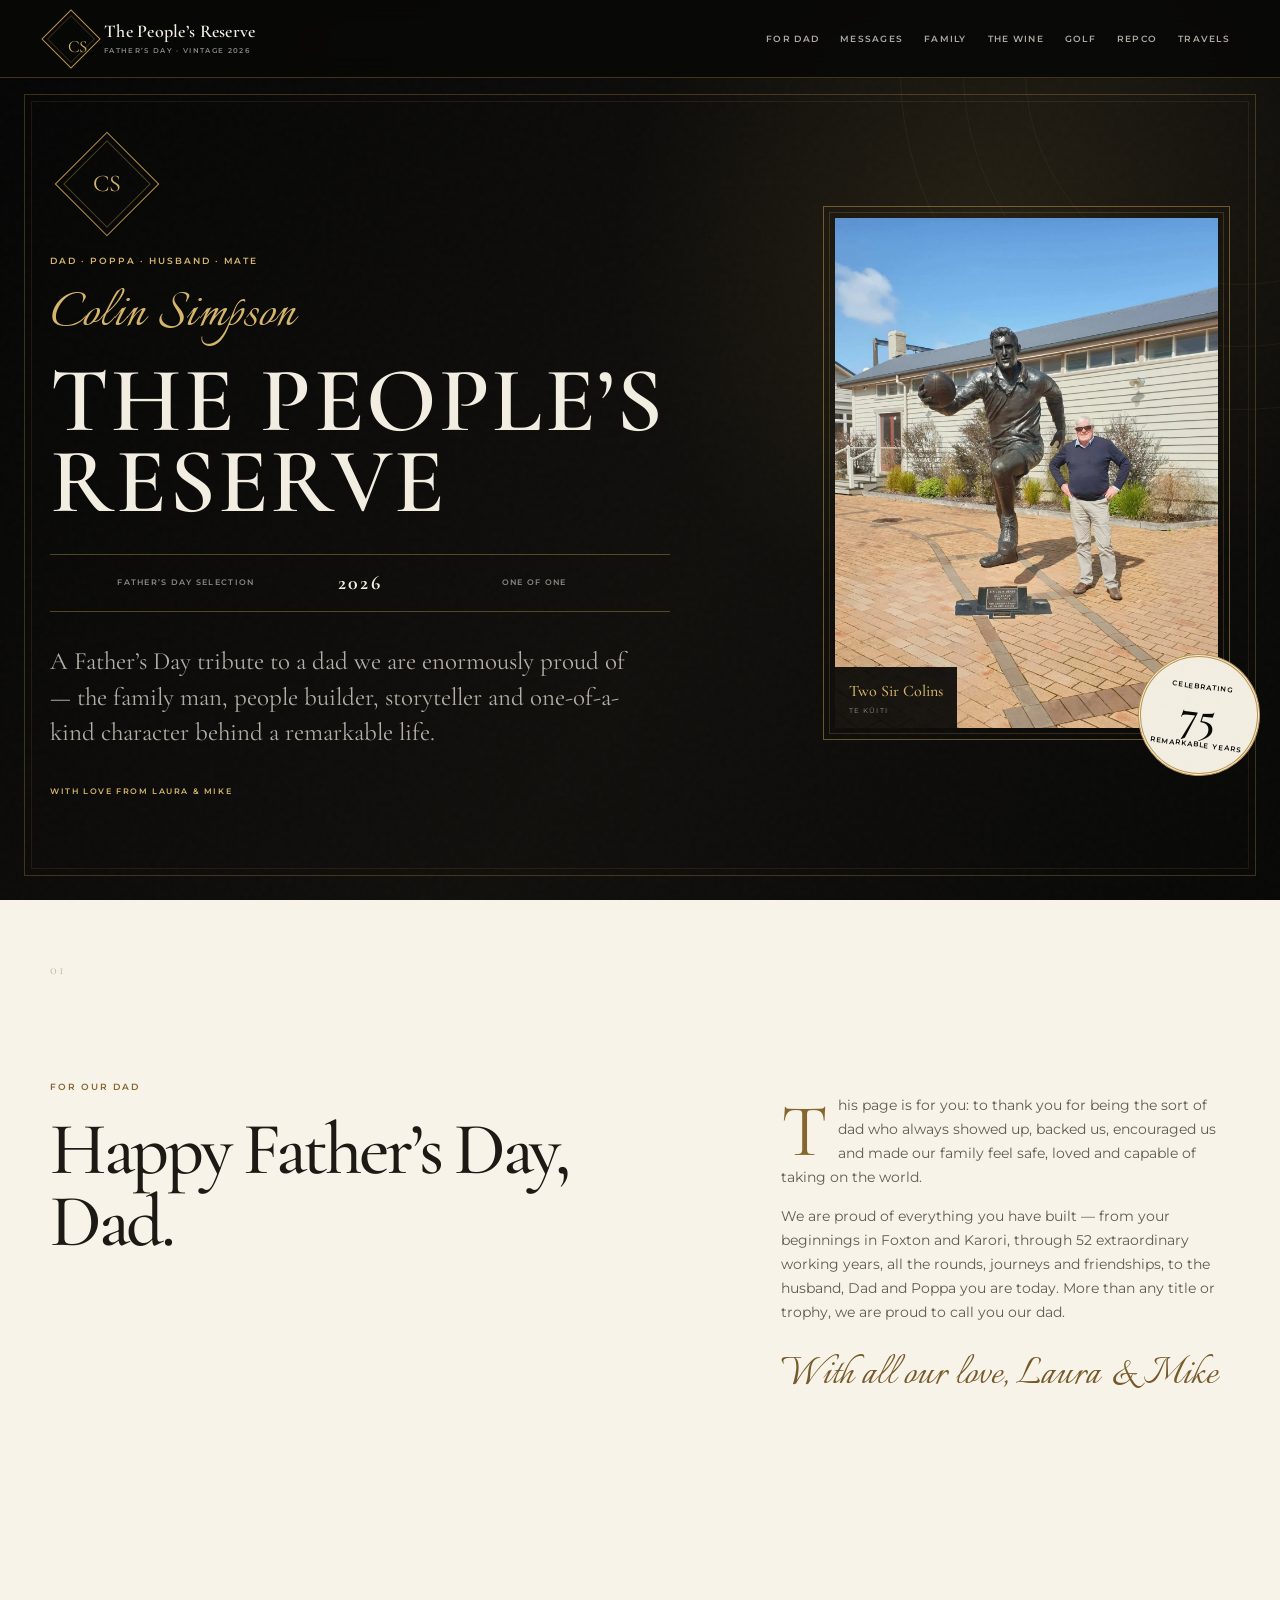
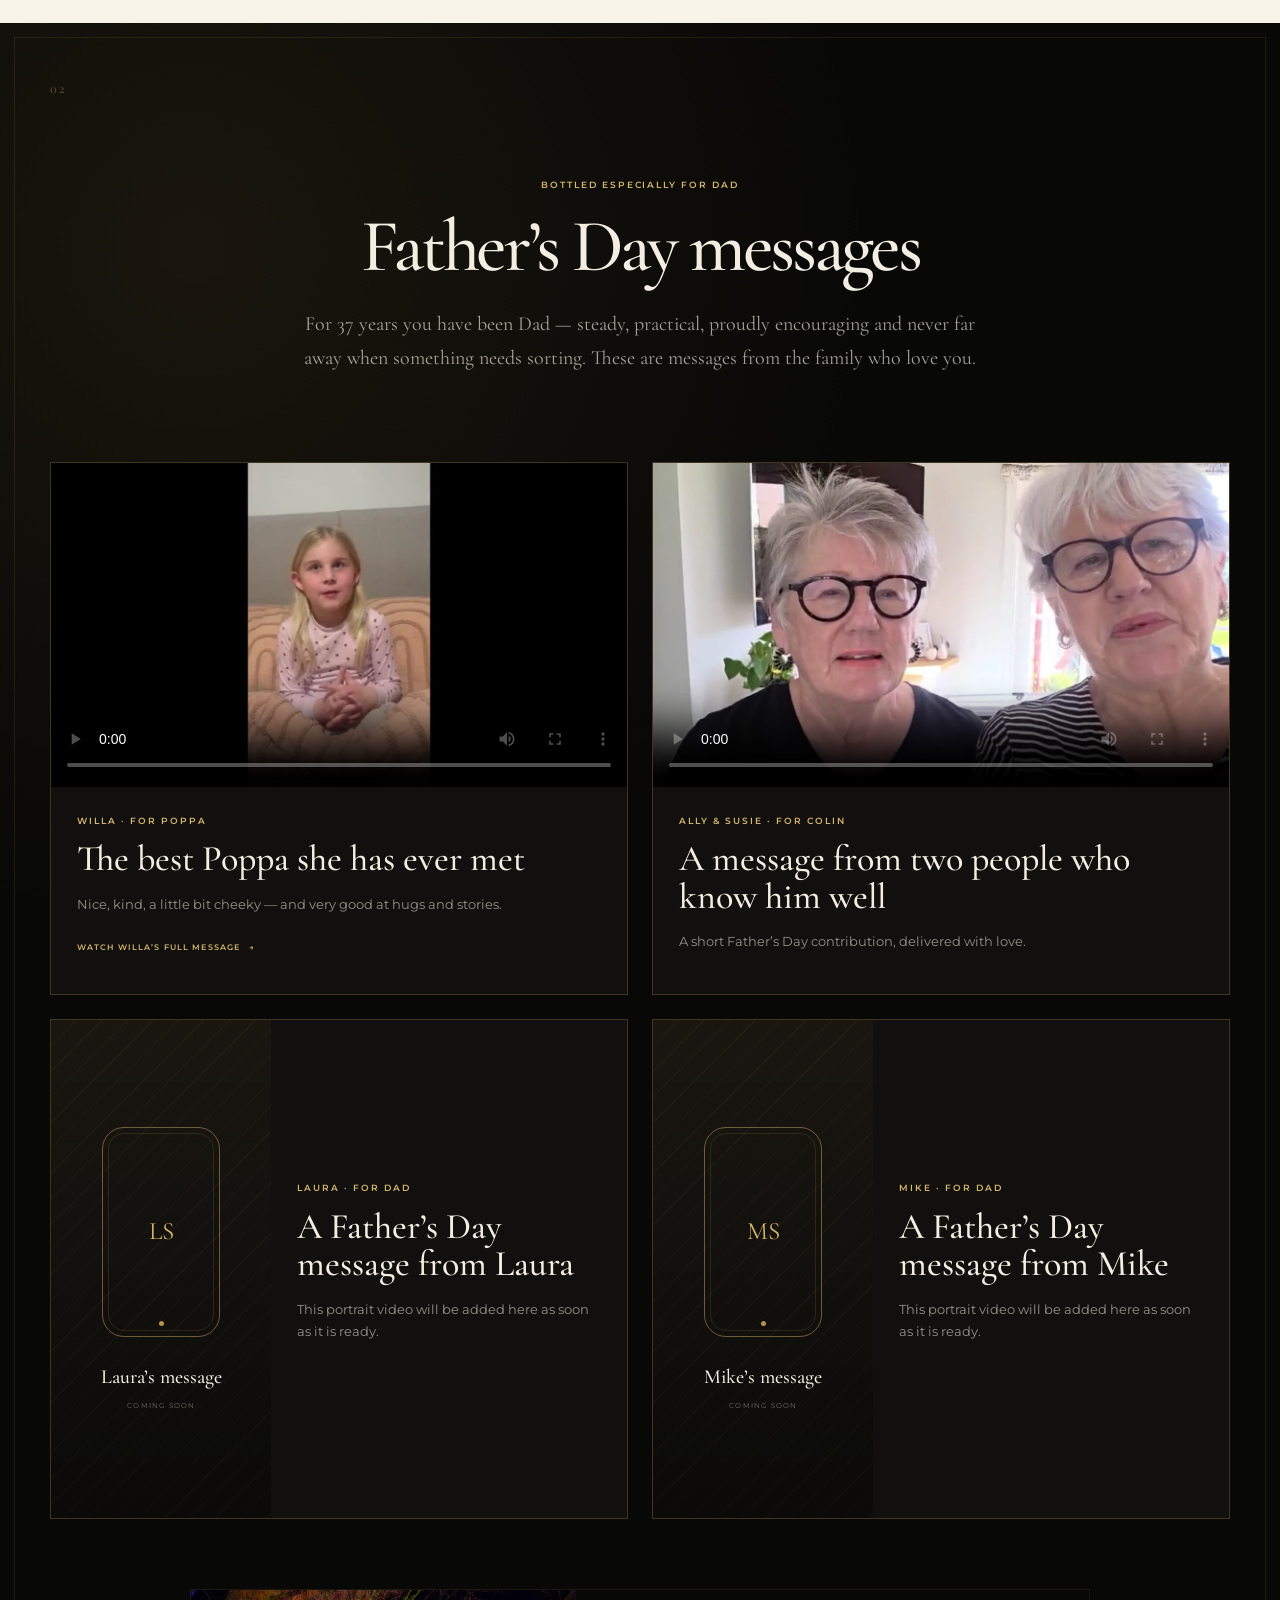
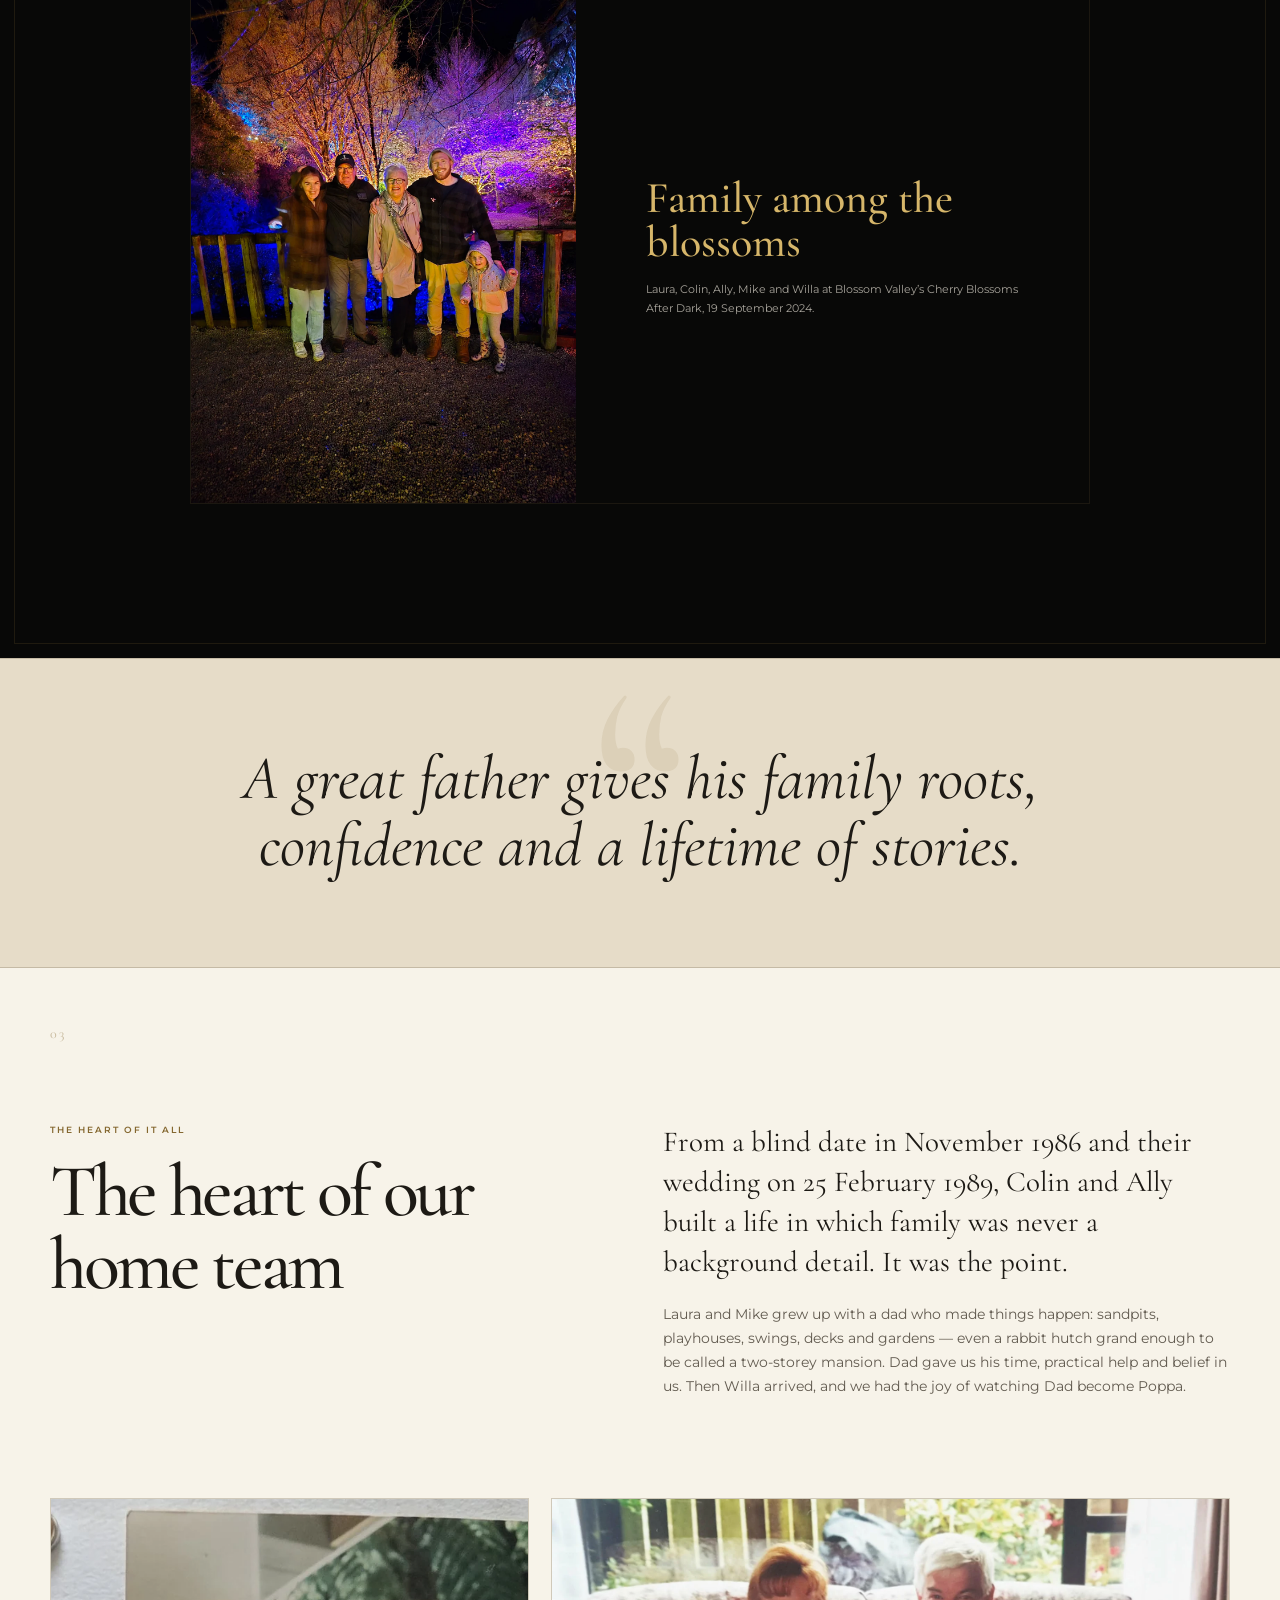
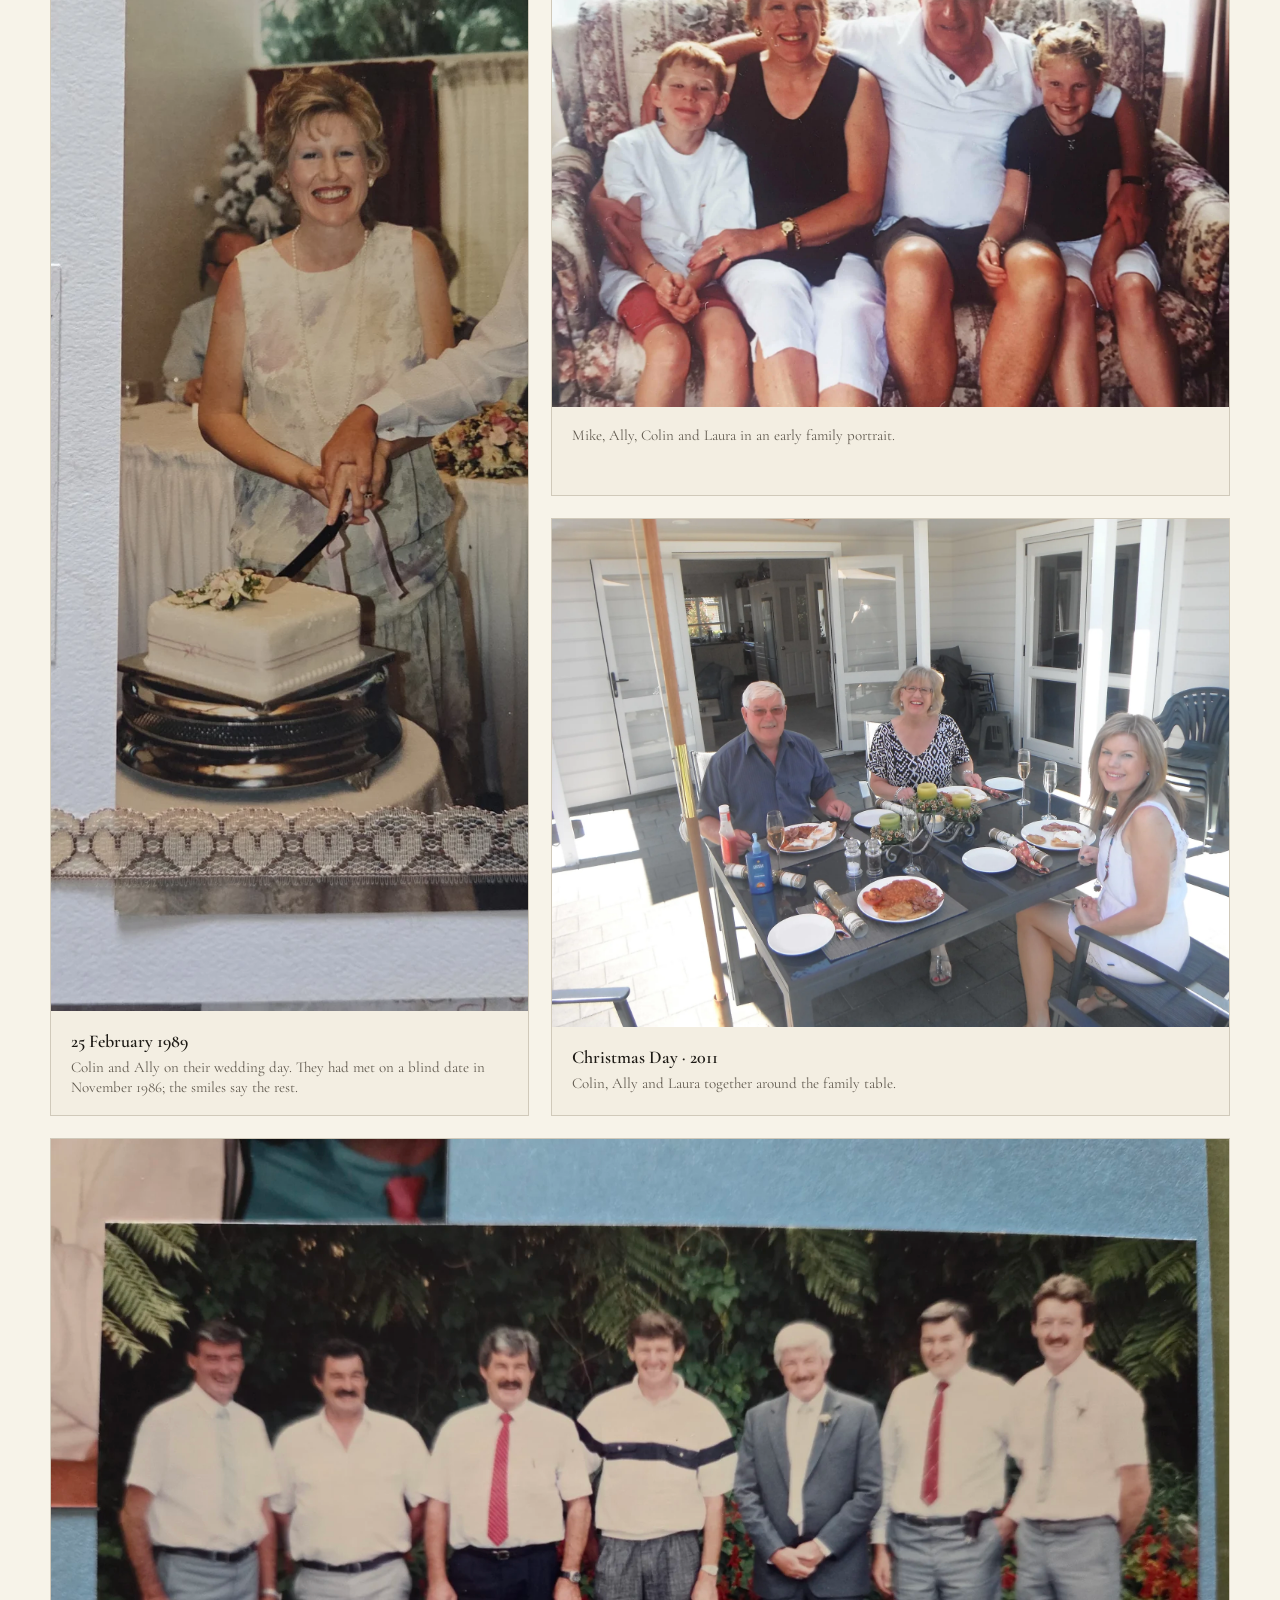
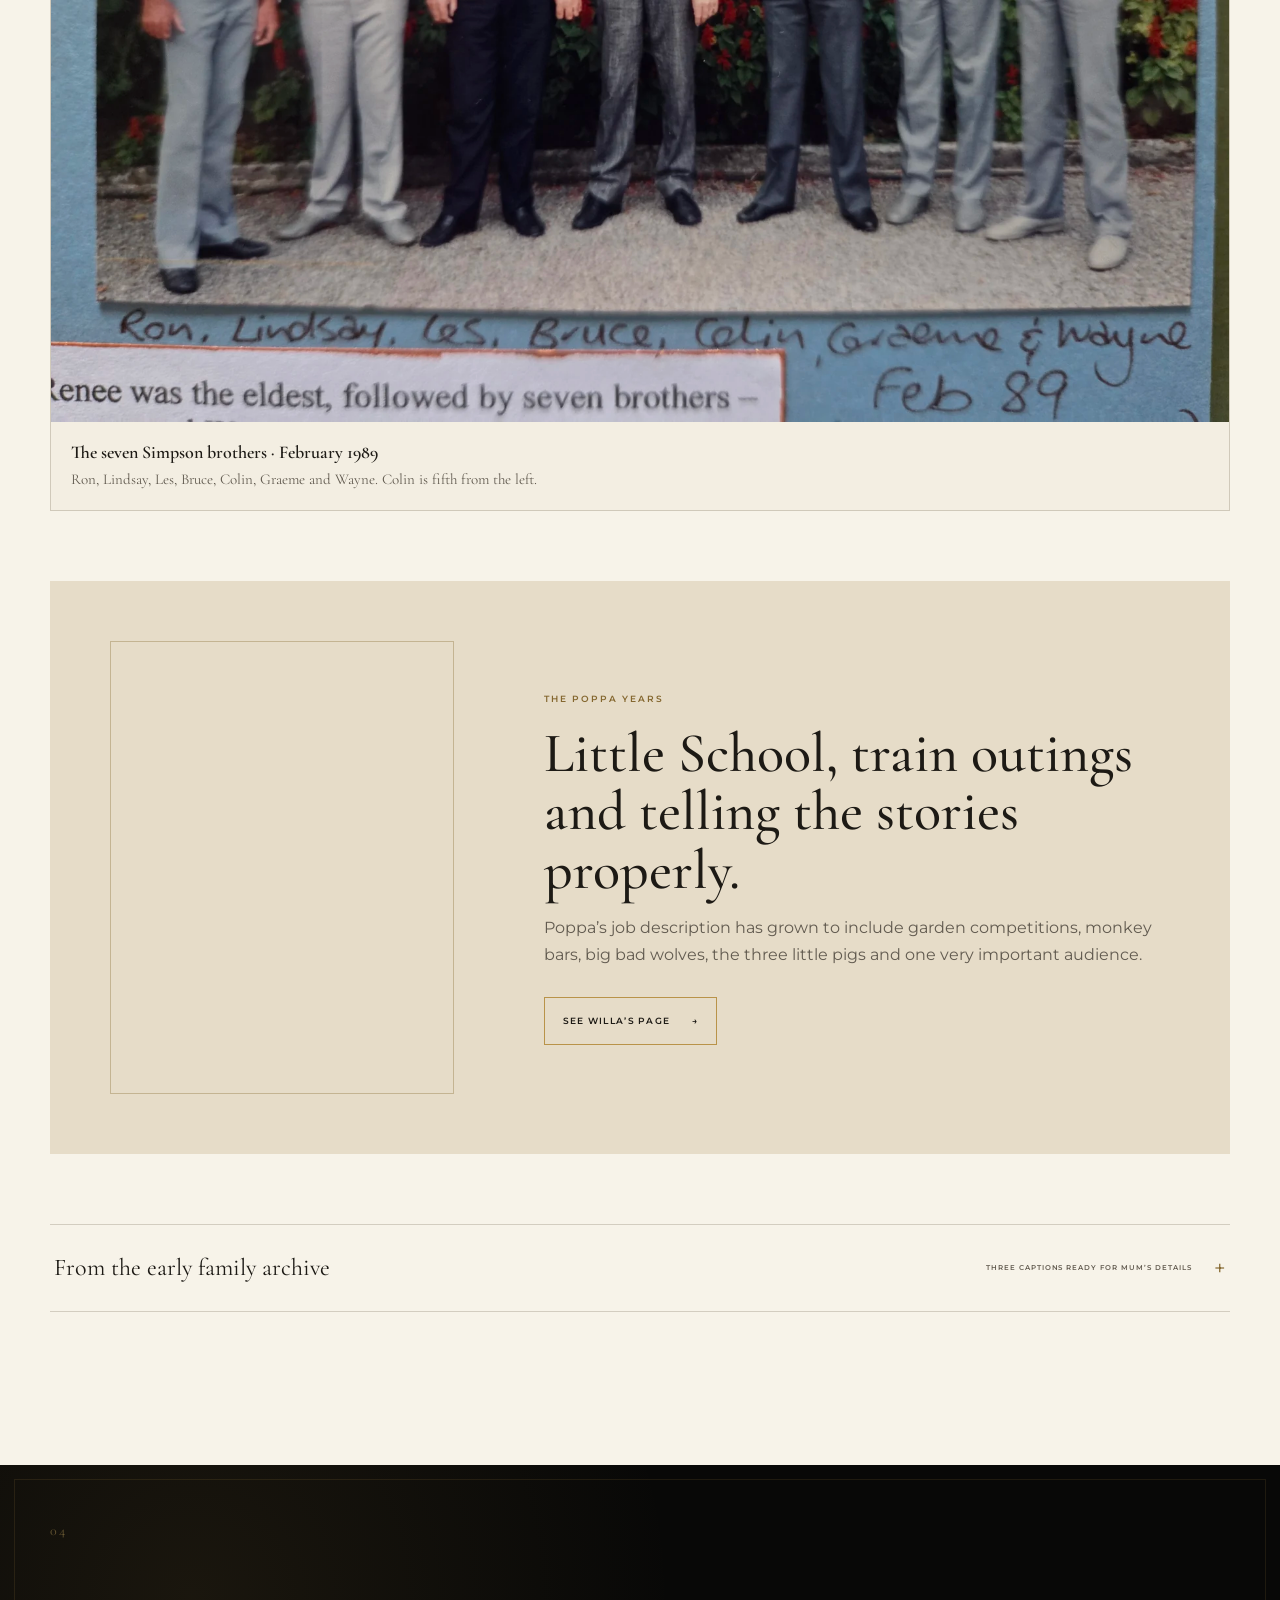
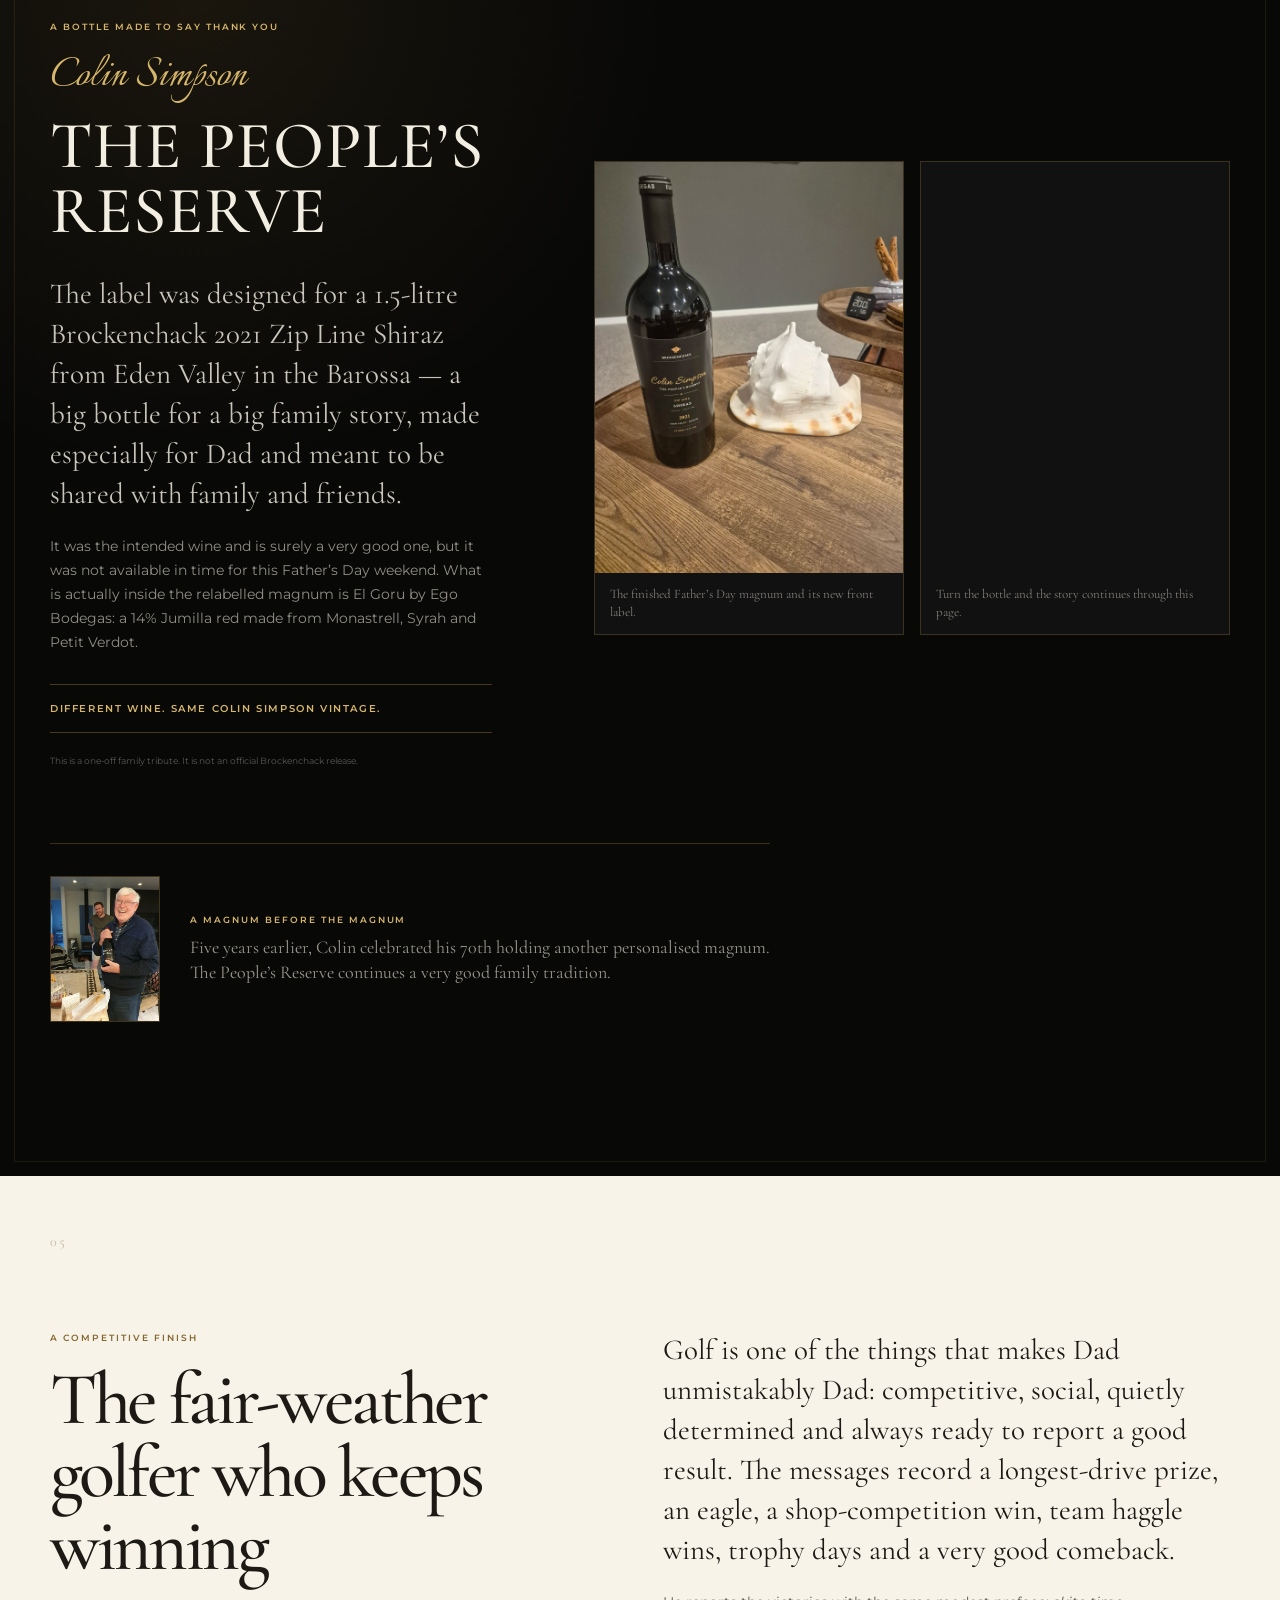
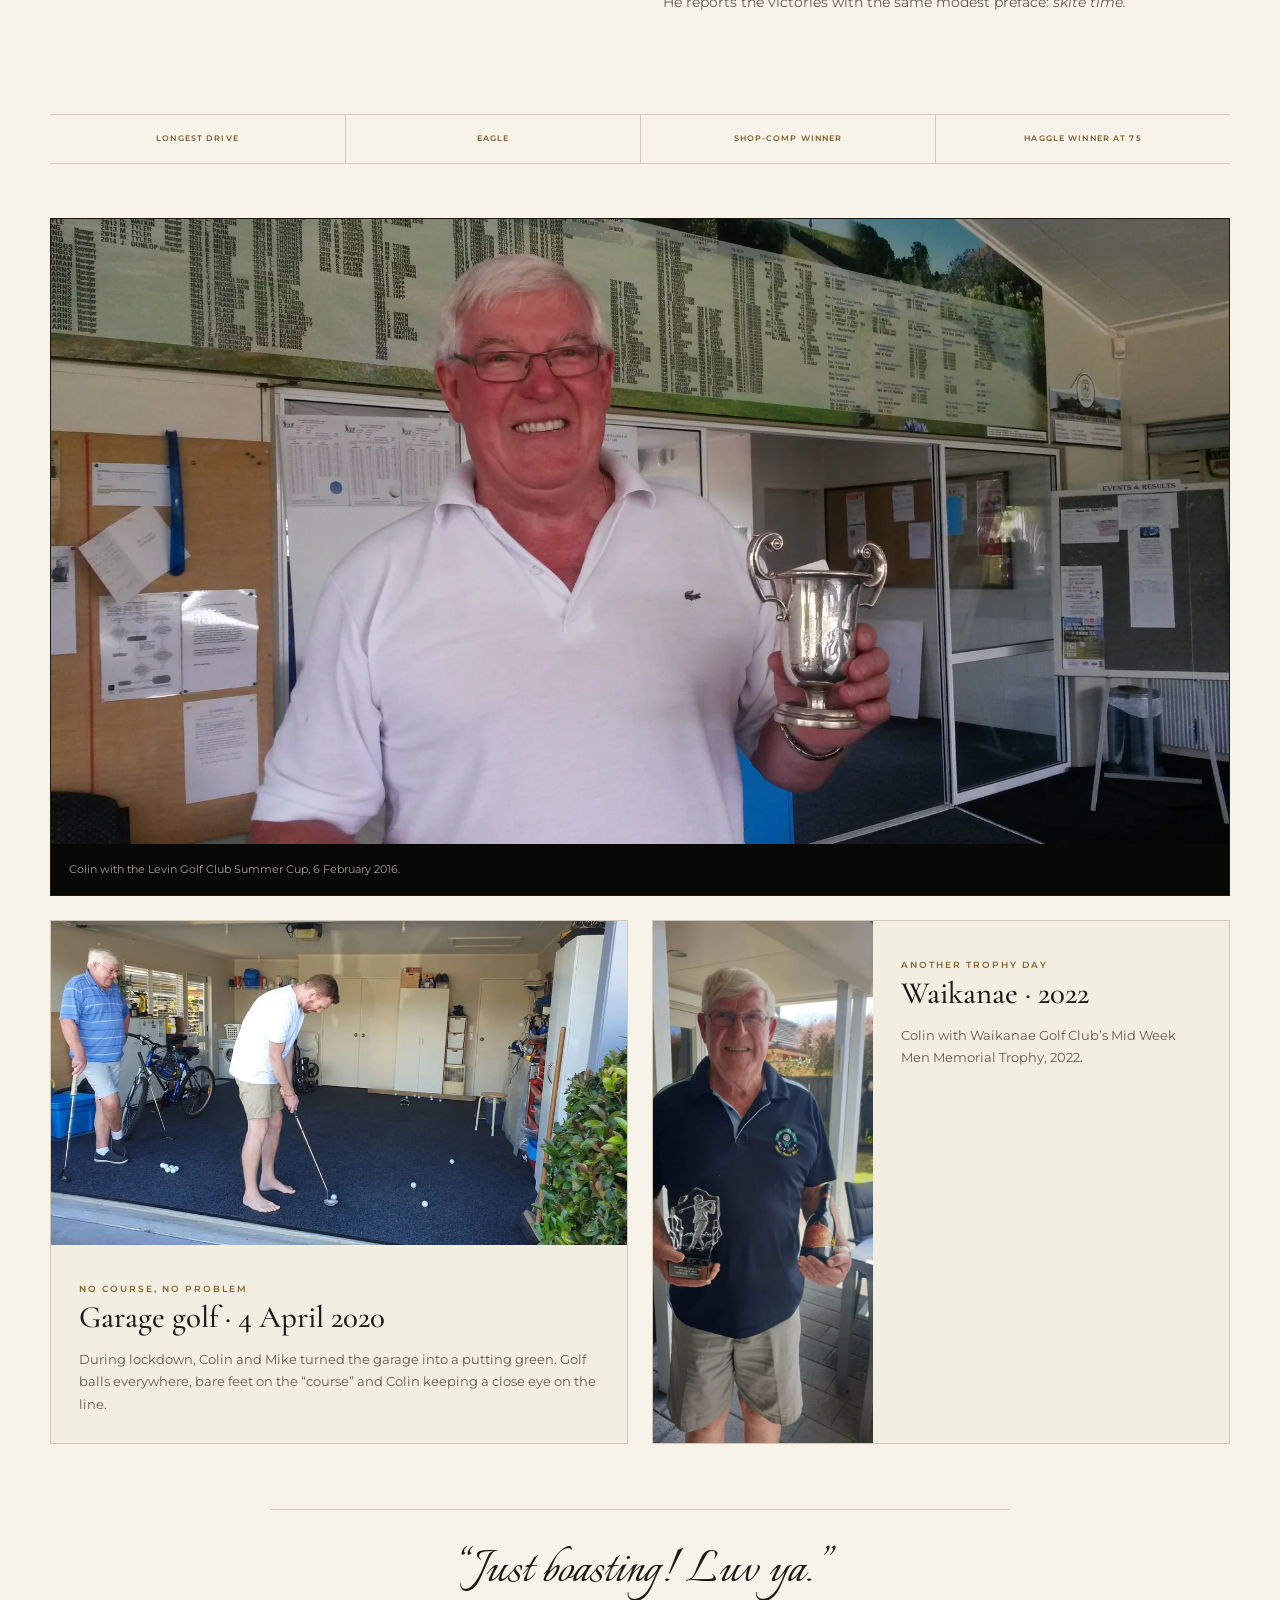
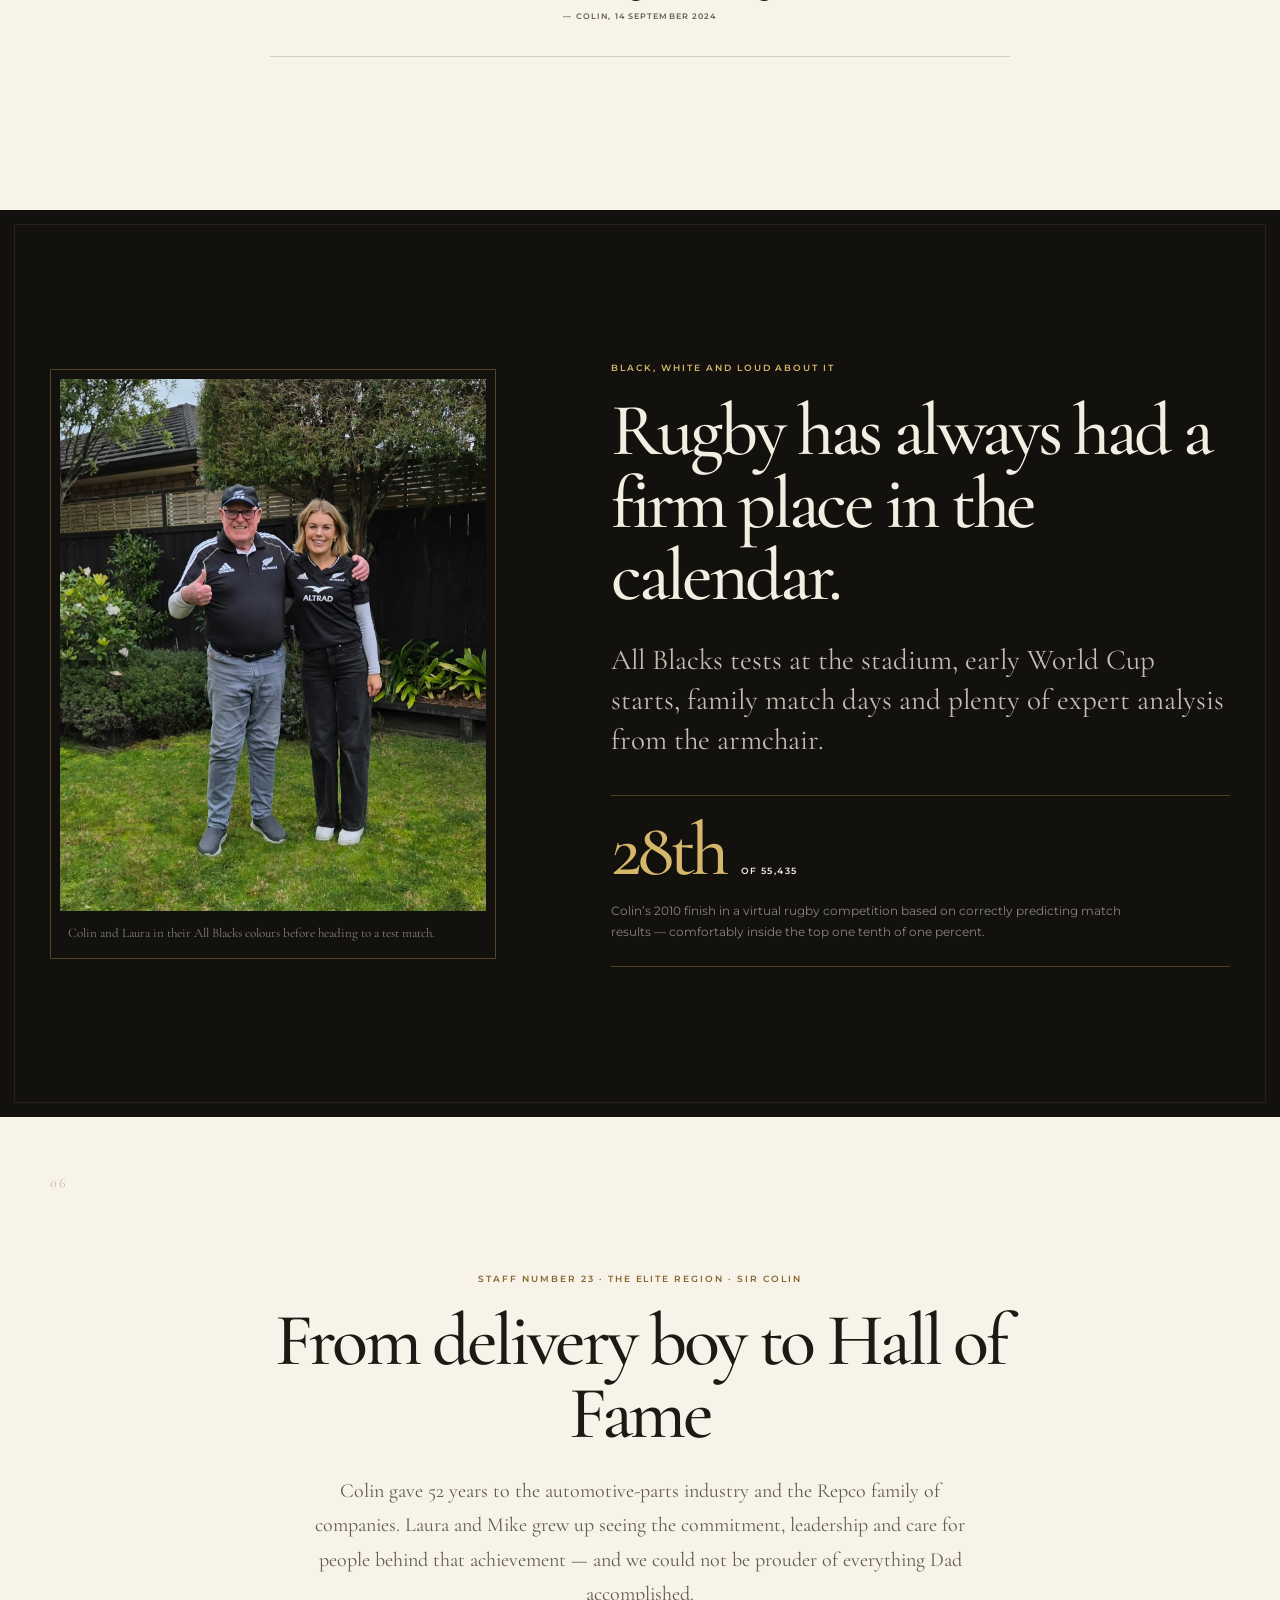
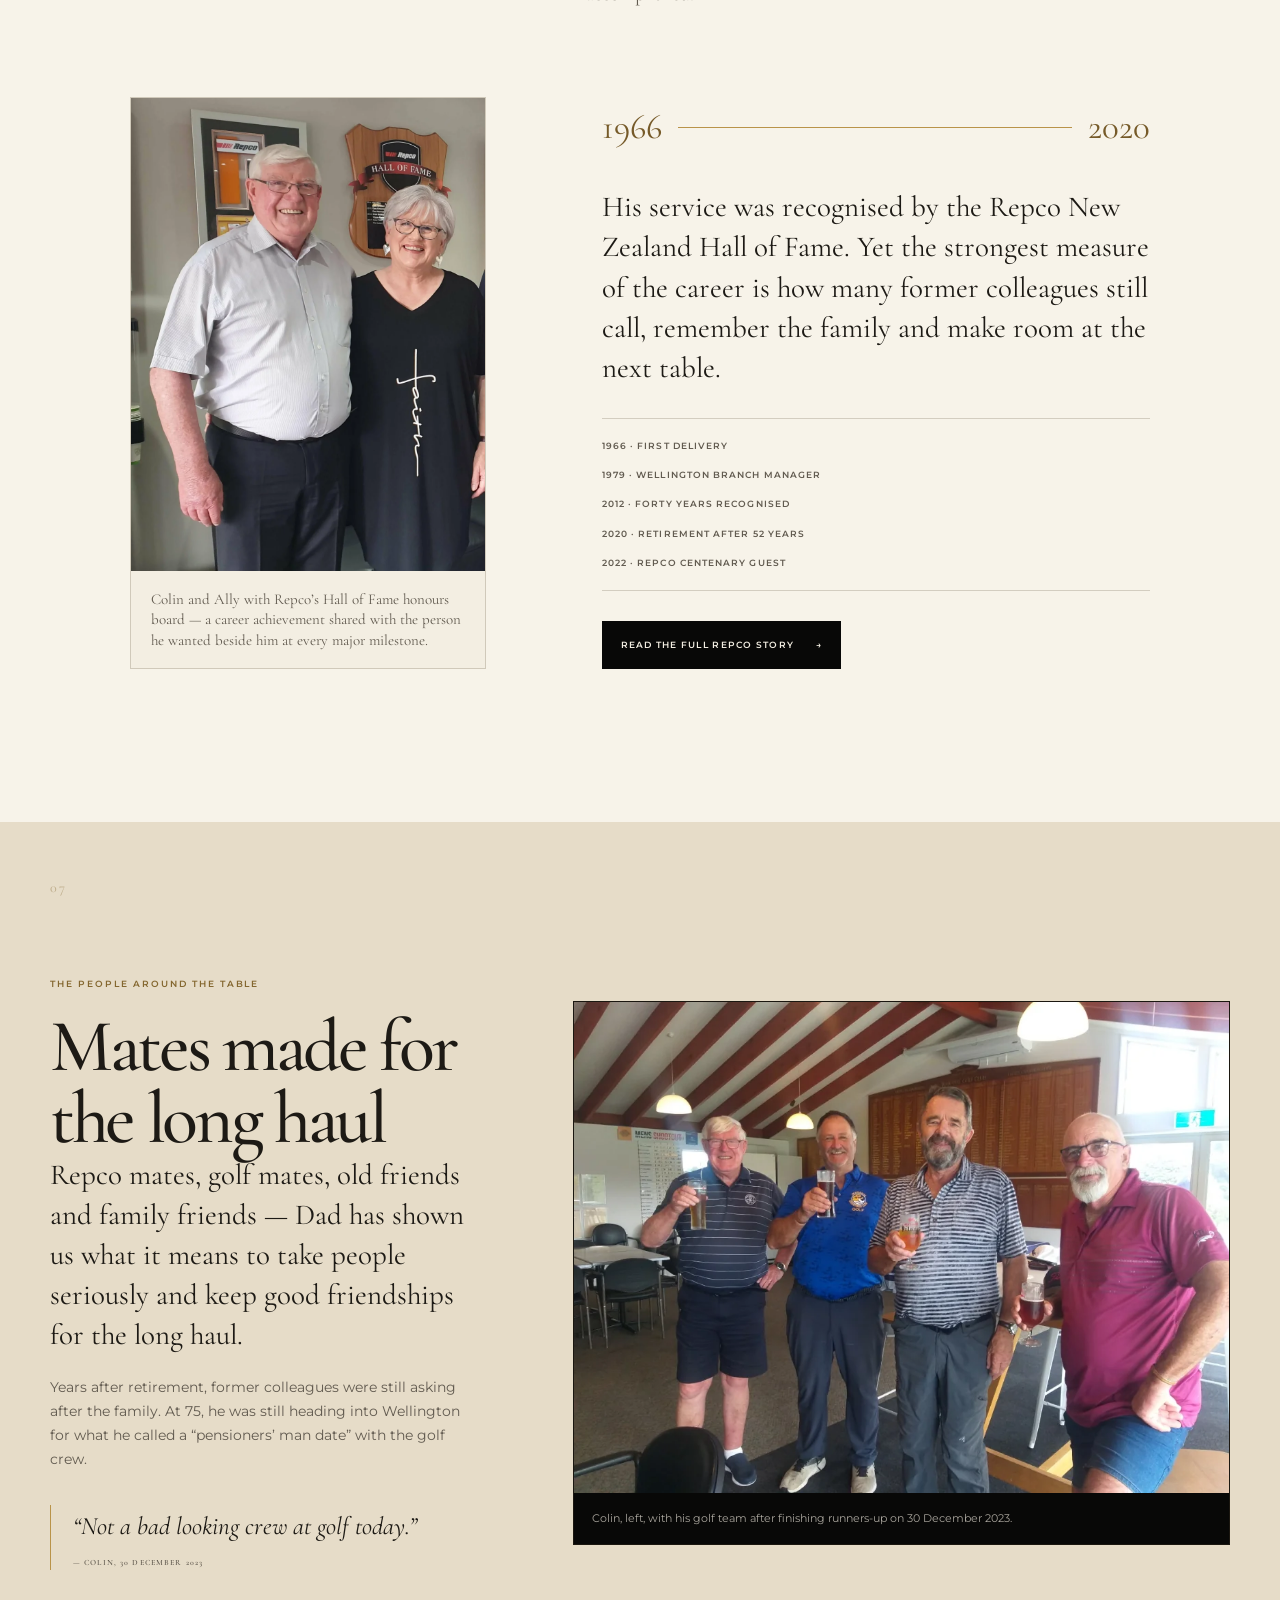
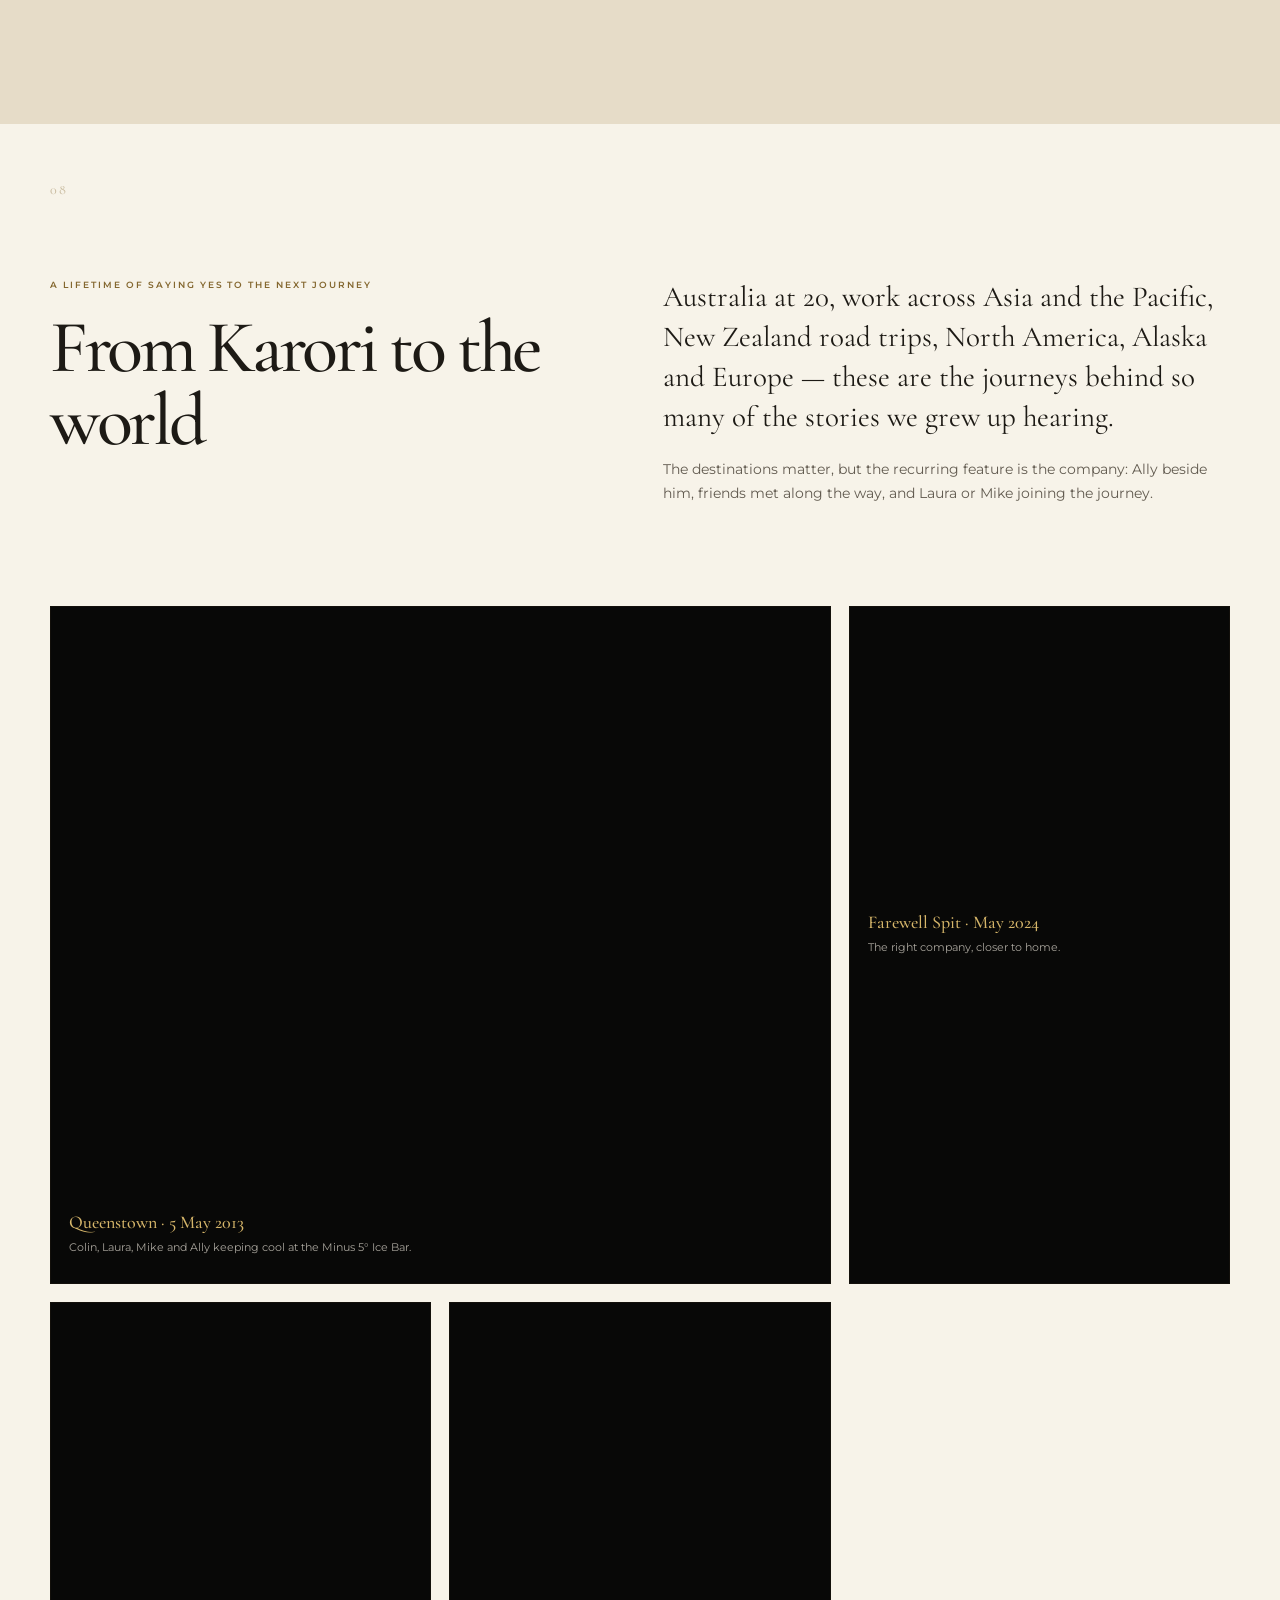
==== commit 5edccfef: "Refocus Father’s Day story and improve mobile flow" ====
--- a/index.html
+++ b/index.html
@@ -6,20 +6,20 @@
     <meta name="theme-color" content="#090908" />
     <meta
       name="description"
-      content="Family, Repco years, fairways, travels and good company — celebrating Colin Simpson, The People’s Reserve, for Father’s Day 2026."
+      content="A Father’s Day tribute from Laura and Mike to Colin Simpson — a wonderful dad, devoted family man and The People’s Reserve."
     />
     <meta property="og:type" content="website" />
     <meta property="og:locale" content="en_NZ" />
     <meta property="og:title" content="Colin Simpson — The People’s Reserve" />
     <meta
       property="og:description"
-      content="A life measured in people. A Father’s Day collection of family, work, golf and travel memories."
+      content="For a wonderful dad: the family, work, golf, travel and friendships that make Colin Simpson so special."
     />
     <meta property="og:url" content="https://mikemaxwelledison.github.io/colin-simpson-peoples-reserve/" />
     <meta property="og:image" content="https://mikemaxwelledison.github.io/colin-simpson-peoples-reserve/og.png" />
     <meta name="twitter:card" content="summary_large_image" />
     <meta name="twitter:title" content="Colin Simpson — The People’s Reserve" />
-    <meta name="twitter:description" content="A life measured in people. Father’s Day 2026." />
+    <meta name="twitter:description" content="A Father’s Day tribute from Laura and Mike to a dad they are enormously proud of." />
     <meta name="twitter:image" content="https://mikemaxwelledison.github.io/colin-simpson-peoples-reserve/og.png" />
     <title>Colin Simpson — The People’s Reserve</title>
     <link rel="preconnect" href="https://fonts.googleapis.com" />
@@ -48,6 +48,7 @@
         <span>Menu</span><i aria-hidden="true"></i>
       </button>
       <nav class="site-nav" id="site-nav" aria-label="Page sections" data-nav>
+        <a href="#for-dad">For Dad</a>
         <a href="#messages">Messages</a>
         <a href="#family">Family</a>
         <a href="#wine">The wine</a>
@@ -62,18 +63,16 @@
         <div class="label-lines" aria-hidden="true"></div>
         <div class="hero-copy" data-reveal>
           <div class="crest" aria-hidden="true"><span>CS</span></div>
-          <p class="eyebrow">Family · Friends · Fairways · Good company</p>
+          <p class="eyebrow">Dad · Poppa · Husband · Mate</p>
           <h1 id="hero-title"><span>Colin Simpson</span>The People’s Reserve</h1>
           <div class="vintage-line" aria-label="Father’s Day selection, vintage 2026">
             <span>Father’s Day selection</span><strong>2026</strong><span>One of one</span>
           </div>
           <p class="hero-intro">
-            A carefully matured original, known for bringing people together,
-            remembering what matters and always having one more story for the table.
+            A Father’s Day tribute to a dad we are enormously proud of — the family man,
+            people builder, storyteller and one-of-a-kind character behind a remarkable life.
           </p>
-          <a class="button button-gold" href="#messages">
-            <span>Open the family collection</span><span aria-hidden="true">↓</span>
-          </a>
+          <p class="hero-dedication">With love from Laura &amp; Mike</p>
         </div>
 
         <figure class="hero-portrait" data-reveal>
@@ -93,29 +92,25 @@
         </figure>
       </section>
 
-      <section class="opening section-shell" aria-labelledby="opening-title">
+      <section class="opening section-shell" id="for-dad" aria-labelledby="opening-title">
         <div class="section-number" aria-hidden="true">01</div>
         <div class="opening-heading" data-reveal>
-          <p class="eyebrow ink">Cellar master’s notes</p>
-          <h2 id="opening-title">A life measured in people.</h2>
+          <p class="eyebrow ink">For our dad</p>
+          <h2 id="opening-title">Happy Father’s Day, Dad.</h2>
         </div>
         <div class="opening-copy" data-reveal>
           <p>
-            Born in Foxton and raised in Karori, Colin went on to build a life around
-            family, friendship, work done properly and stories worth retelling.
+            This page is for you: to thank you for being the sort of dad who always showed up,
+            backed us, encouraged us and made our family feel safe, loved and capable of taking on the world.
           </p>
           <p>
-            Some people measure a career by titles, results and years served. Colin has
-            always seemed to measure his by people: building them up, knowing their
-            families and creating places where everyone felt part of something.
+            We are proud of everything you have built — from your beginnings in Foxton and Karori,
+            through 52 extraordinary working years, all the rounds, journeys and friendships, to the
+            husband, Dad and Poppa you are today. More than any title or trophy, we are proud to call you our dad.
           </p>
-        </div>
-      </section>
-
-      <blockquote class="signature-quote" data-reveal>
-        <span class="quote-mark" aria-hidden="true">“</span>
-        <p>It’s the number of people still happy to pull up a chair.</p>
-      </blockquote>
+          <p class="opening-signoff">With all our love, Laura &amp; Mike</p>
+        </div>
+      </section>
 
       <section class="messages dark-panel" id="messages" aria-labelledby="messages-title">
         <div class="section-shell section-pad">
@@ -124,8 +119,8 @@
             <p class="eyebrow gold">Bottled especially for Dad</p>
             <h2 id="messages-title">Father’s Day messages</h2>
             <p>
-              For 37 years Colin has been Dad — steady, practical, proudly encouraging
-              and never far away when something needs sorting. Now the family gets the final word.
+              For 37 years you have been Dad — steady, practical, proudly encouraging and never
+              far away when something needs sorting. These are messages from the family who love you.
             </p>
           </header>
 
@@ -200,20 +195,27 @@
           </figure>
         </div>
       </section>
+      <div class="continue-point" id="after-messages" aria-hidden="true"></div>
+
+      <blockquote class="signature-quote" data-reveal>
+        <span class="quote-mark" aria-hidden="true">“</span>
+        <p>A great father gives his family roots, confidence and a lifetime of stories.</p>
+      </blockquote>
 
       <section class="family section-shell section-pad" id="family" aria-labelledby="family-title">
         <div class="section-number" aria-hidden="true">03</div>
         <header class="section-heading split-heading" data-reveal>
-          <div><p class="eyebrow ink">The heart of it all</p><h2 id="family-title">The home team</h2></div>
+          <div><p class="eyebrow ink">The heart of it all</p><h2 id="family-title">The heart of our home team</h2></div>
           <div>
             <p class="lead">
               From a blind date in November 1986 and their wedding on 25 February 1989,
-              Colin and Ally built a life in which family was never a background detail.
+              Colin and Ally built a life in which family was never a background detail. It was the point.
             </p>
             <p>
-              Laura and Mike grew up with a dad who built sandpits, playhouses, swings,
-              decks and gardens — and once produced a rabbit hutch grand enough to be
-              described as a two-storey mansion. Then Willa arrived, and Dad became Poppa.
+              Laura and Mike grew up with a dad who made things happen: sandpits, playhouses,
+              swings, decks and gardens — even a rabbit hutch grand enough to be called a
+              two-storey mansion. Dad gave us his time, practical help and belief in us. Then
+              Willa arrived, and we had the joy of watching Dad become Poppa.
             </p>
           </div>
         </header>
@@ -271,11 +273,11 @@
           <div class="section-number light" aria-hidden="true">04</div>
           <div class="wine-grid">
             <div class="wine-copy" data-reveal>
-              <p class="eyebrow gold">The bottle that started this page</p>
+              <p class="eyebrow gold">A bottle made to say thank you</p>
               <h2 id="wine-title"><span>Colin Simpson</span>The People’s Reserve</h2>
               <p class="lead">
                 The label was designed for a 1.5-litre Brockenchack 2021 Zip Line Shiraz
-                from Eden Valley in the Barossa — exactly the sort of generous bottle meant to be shared with family and friends.
+                from Eden Valley in the Barossa — a big bottle for a big family story, made especially for Dad and meant to be shared with family and friends.
               </p>
               <p>
                 It was the intended wine and is surely a very good one, but it was not available in time for this Father’s Day weekend.
@@ -301,7 +303,7 @@
         <header class="section-heading split-heading" data-reveal>
           <div><p class="eyebrow ink">A competitive finish</p><h2 id="golf-title">The fair-weather golfer who keeps winning</h2></div>
           <div>
-            <p class="lead">Golf is where Colin’s competitiveness, friendships and humour all meet. The messages record a longest-drive prize, an eagle, a shop-competition win, team haggle wins, trophy days and a very good comeback.</p>
+            <p class="lead">Golf is one of the things that makes Dad unmistakably Dad: competitive, social, quietly determined and always ready to report a good result. The messages record a longest-drive prize, an eagle, a shop-competition win, team haggle wins, trophy days and a very good comeback.</p>
             <p>He reports the victories with the same modest preface: <em>skite time.</em></p>
           </div>
         </header>
@@ -343,7 +345,7 @@
         <header class="section-heading centered narrow" data-reveal>
           <p class="eyebrow ink">Staff number 23 · The Elite Region · Sir Colin</p>
           <h2 id="repco-title">From delivery boy to Hall of Fame</h2>
-          <p>Colin gave 52 years to the automotive-parts industry and the Repco family of companies. He began with after-school deliveries in 1966 and retired in 2020, having led branches, regions and commercial relationships across New Zealand.</p>
+          <p>Colin gave 52 years to the automotive-parts industry and the Repco family of companies. Laura and Mike grew up seeing the commitment, leadership and care for people behind that achievement — and we could not be prouder of everything Dad accomplished.</p>
         </header>
         <div class="repco-feature">
           <figure class="photo-card photo-card-portrait" data-reveal>
@@ -358,6 +360,7 @@
           </div>
         </div>
       </section>
+      <div class="continue-point" id="after-repco" aria-hidden="true"></div>
 
       <section class="mates paper-deep" id="mates" aria-labelledby="mates-title">
         <div class="section-shell section-pad">
@@ -366,7 +369,7 @@
             <div class="mates-copy" data-reveal>
               <p class="eyebrow ink">The people around the table</p>
               <h2 id="mates-title">Mates made for the long haul</h2>
-              <p class="lead">Repco mates, golf mates, old friends and family friends — Colin has always been good at turning a workplace, a round or a lunch into a lasting community.</p>
+              <p class="lead">Repco mates, golf mates, old friends and family friends — Dad has shown us what it means to take people seriously and keep good friendships for the long haul.</p>
               <p>Years after retirement, former colleagues were still asking after the family. At 75, he was still heading into Wellington for what he called a “pensioners’ man date” with the golf crew.</p>
               <blockquote>“Not a bad looking crew at golf today.”<cite>— Colin, 30 December 2023</cite></blockquote>
             </div>
@@ -382,7 +385,7 @@
         <div class="section-number" aria-hidden="true">08</div>
         <header class="section-heading split-heading" data-reveal>
           <div><p class="eyebrow ink">A lifetime of saying yes to the next journey</p><h2 id="travels-title">From Karori to the world</h2></div>
-          <div><p class="lead">Australia at 20, work across Asia and the Pacific, New Zealand road trips, North America, Alaska and Europe — always with a story brought home.</p><p>The destinations matter, but the recurring feature is the company: Ally beside him, friends met along the way, and Laura or Mike joining the journey.</p></div>
+          <div><p class="lead">Australia at 20, work across Asia and the Pacific, New Zealand road trips, North America, Alaska and Europe — these are the journeys behind so many of the stories we grew up hearing.</p><p>The destinations matter, but the recurring feature is the company: Ally beside him, friends met along the way, and Laura or Mike joining the journey.</p></div>
         </header>
         <div class="travel-grid">
           <figure class="travel-card travel-card-wide" data-reveal>
@@ -408,14 +411,15 @@
         </div>
         <div class="travel-ending" data-reveal><blockquote>“This lovely lady is still following me.”</blockquote><p>Across the years and the map, Ally is the constant figure beside him — which is exactly how Colin tells the story too.</p><a class="button button-outline" href="travels.html">Follow the longer journey <span aria-hidden="true">→</span></a></div>
       </section>
+      <div class="continue-point" id="after-travels" aria-hidden="true"></div>
 
       <section class="final-message" id="message" aria-labelledby="final-title">
-        <div class="final-photo" aria-hidden="true"><img src="assets/images/family-wanaka-2026.webp" alt="" width="1425" height="1900" loading="lazy" decoding="async" /></div>
+        <div class="final-photo"><img src="assets/images/family-wanaka-2026.webp" alt="Mike, Colin, Ally, Laura and Willa together at Tom’s wedding in Wānaka" width="1425" height="1900" loading="lazy" decoding="async" /></div>
         <div class="final-copy" data-reveal>
-          <p class="eyebrow gold">The best evidence of a life well spent</p>
-          <h2 id="final-title">Happy Father’s Day, Dad.</h2>
-          <p>After 37 years of fatherhood, more than half a century in the Repco family, countless rounds and more stories than anyone can count, the best evidence is still the same: the number of people happy to pull up a chair.</p>
-          <blockquote><span>“I’m a lucky dad.”</span><strong>So are we.</strong></blockquote>
+          <p class="eyebrow gold">From Laura and Mike, with love</p>
+          <h2 id="final-title">We’re so proud of you, Dad.</h2>
+          <p>We are proud of the father you have always been, proud of the life you have built, and grateful for everything you have done for us and for our family. Your work, adventures, golf, stories and friendships are all part of the man we celebrate — but being your kids is the part that means the most to us.</p>
+          <blockquote><span>“I’m a lucky dad.”</span><strong>We’re the lucky ones, Dad.</strong></blockquote>
           <p class="family-caption">Mike, Colin, Ally, Laura and Willa together at Tom’s wedding in Wānaka, 18 April 2026.</p>
         </div>
       </section>
--- a/styles.css
+++ b/styles.css
@@ -23,7 +23,6 @@
 }
 
 html {
-  scroll-behavior: smooth;
   scroll-padding-top: 90px;
 }
 
@@ -52,6 +51,10 @@
 video {
   display: block;
   max-width: 100%;
+}
+
+img {
+  height: auto;
 }
 
 figure,
@@ -450,6 +453,15 @@
   line-height: 1.42;
   margin: 0 0 34px;
   max-width: 600px;
+}
+
+.hero-dedication {
+  color: var(--gold-bright);
+  font-size: 8px;
+  font-weight: 600;
+  letter-spacing: 0.2em;
+  margin: 0;
+  text-transform: uppercase;
 }
 
 .button {
@@ -647,6 +659,20 @@
   max-width: 480px;
 }
 
+.opening-signoff {
+  color: #765a29 !important;
+  font-family: var(--script) !important;
+  font-size: clamp(34px, 4vw, 46px) !important;
+  line-height: 1 !important;
+  margin-top: 28px !important;
+}
+
+.continue-point {
+  height: 0;
+  position: relative;
+  scroll-margin-top: 78px;
+}
+
 .opening-copy p:first-child::first-letter {
   color: #84672f;
   float: left;
@@ -2072,6 +2098,11 @@
     font-size: 19px;
   }
 
+  .hero-dedication {
+    font-size: 7px;
+    line-height: 1.6;
+  }
+
   .vintage-seal {
     bottom: -30px;
     height: 105px;
@@ -2180,7 +2211,26 @@
   }
 
   .image-story-portrait {
-    grid-template-columns: 0.7fr 1fr;
+    grid-template-columns: 1fr;
+  }
+
+  .image-story-portrait img {
+    aspect-ratio: 3 / 4;
+    height: auto;
+    max-height: 560px;
+    object-fit: contain;
+  }
+
+  .photo-card img,
+  .photo-card-tall img,
+  .photo-card-portrait img,
+  .archive-grid .photo-card img,
+  .archive-grid .photo-card-portrait img,
+  .travel-card img,
+  .chapter-gallery img {
+    aspect-ratio: auto;
+    height: auto;
+    object-fit: contain;
   }
 
   .stat-card strong {
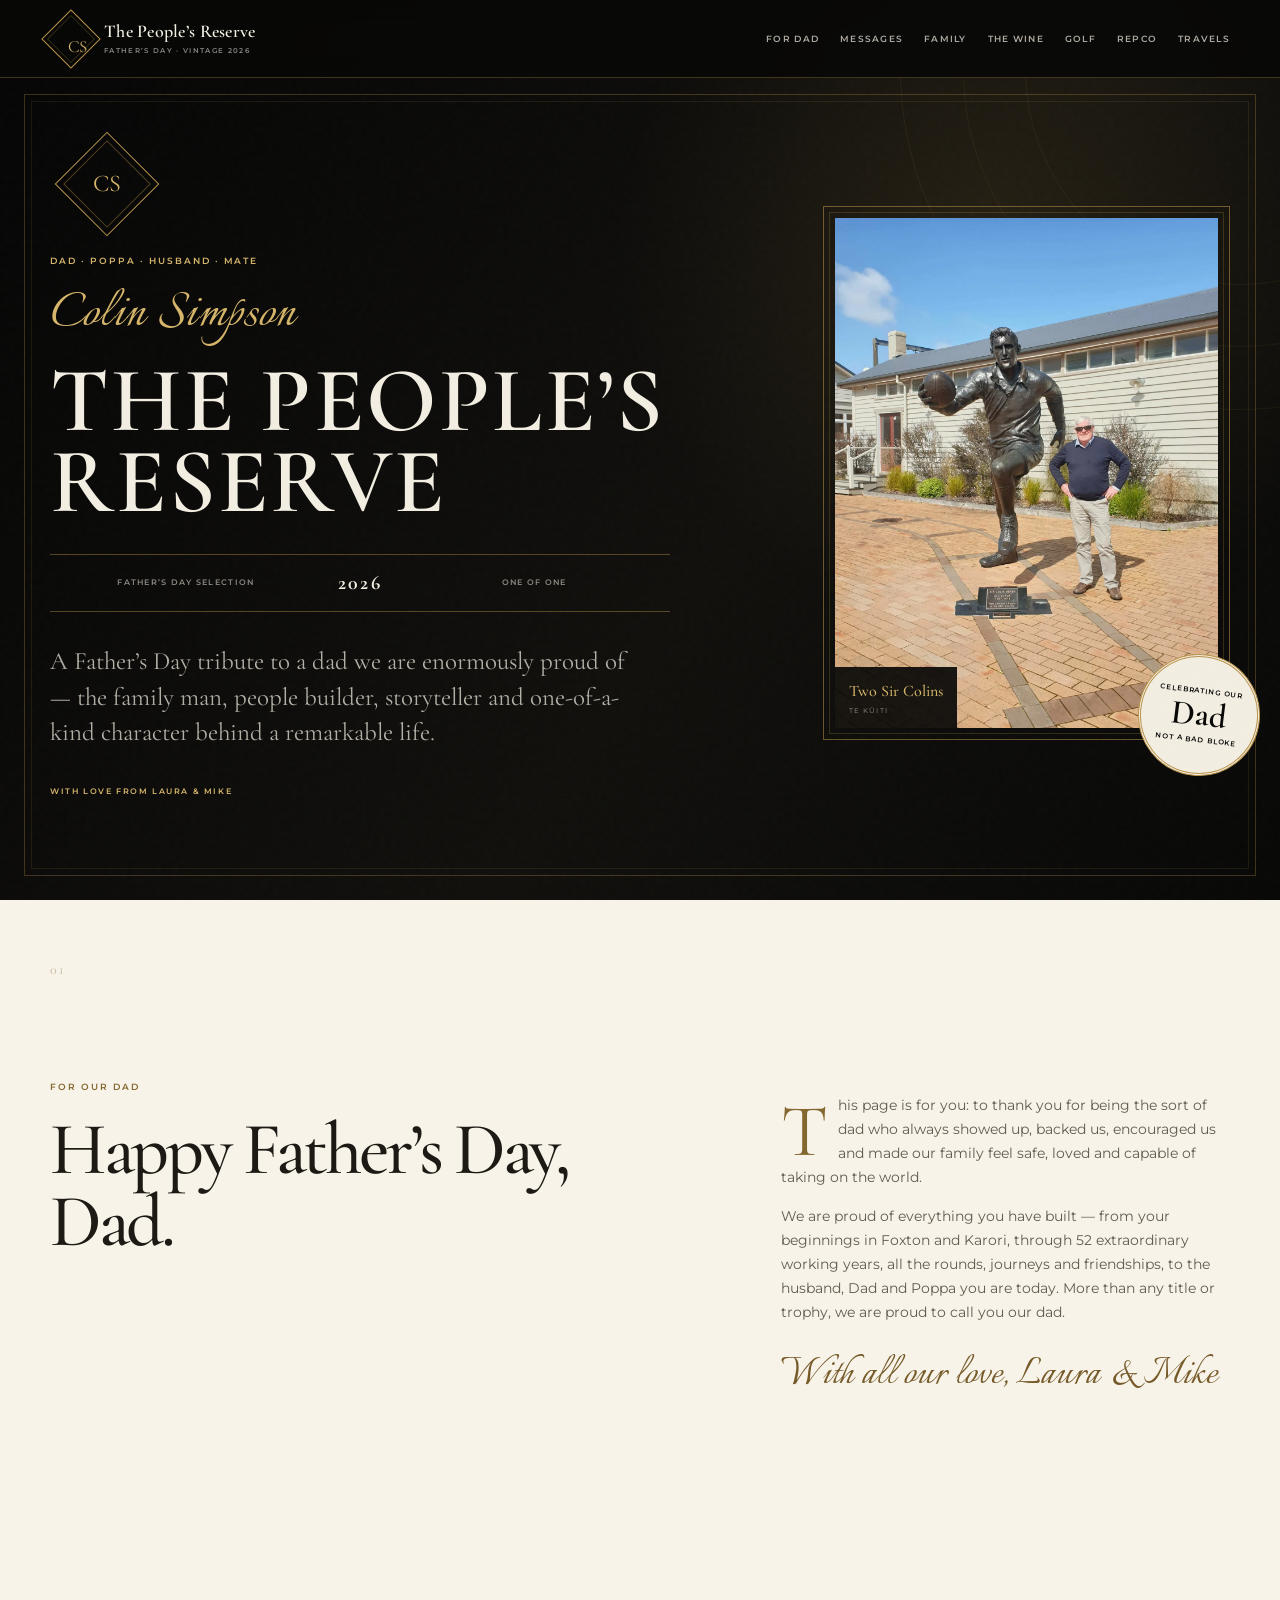
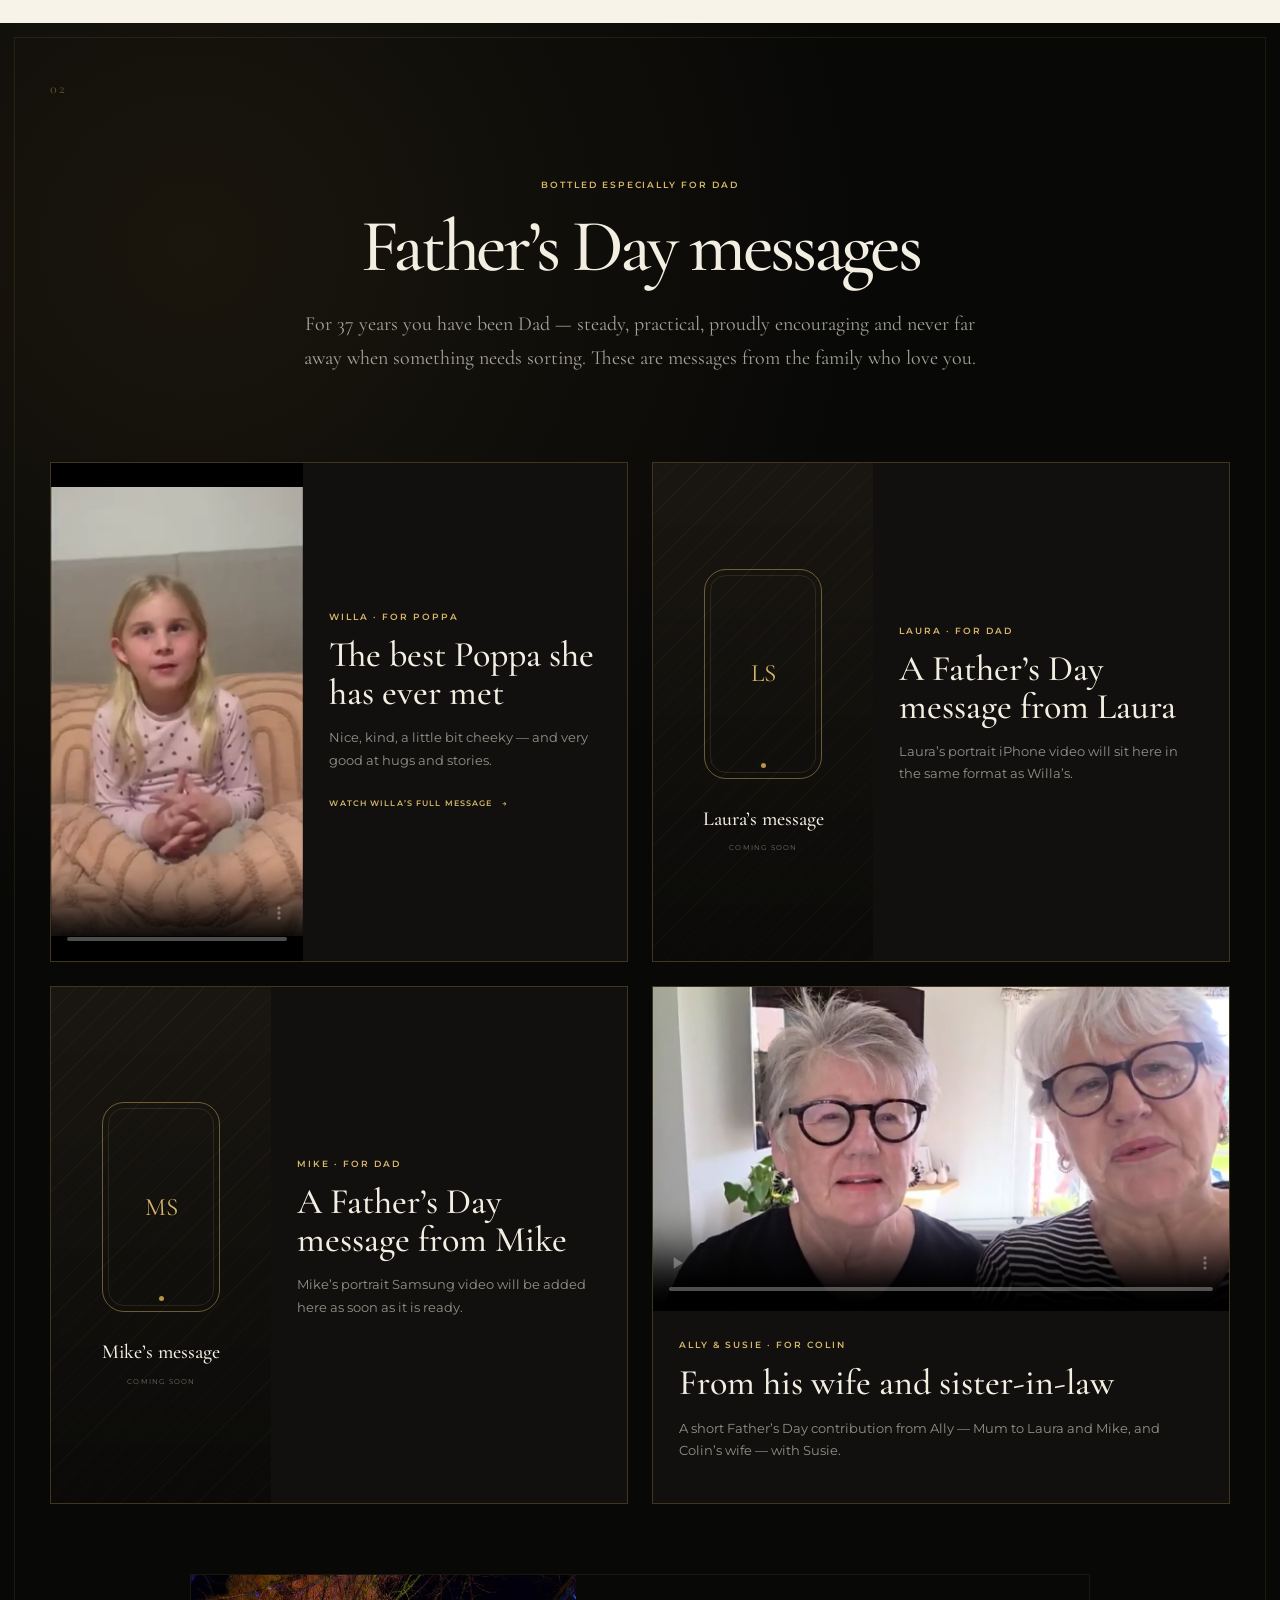
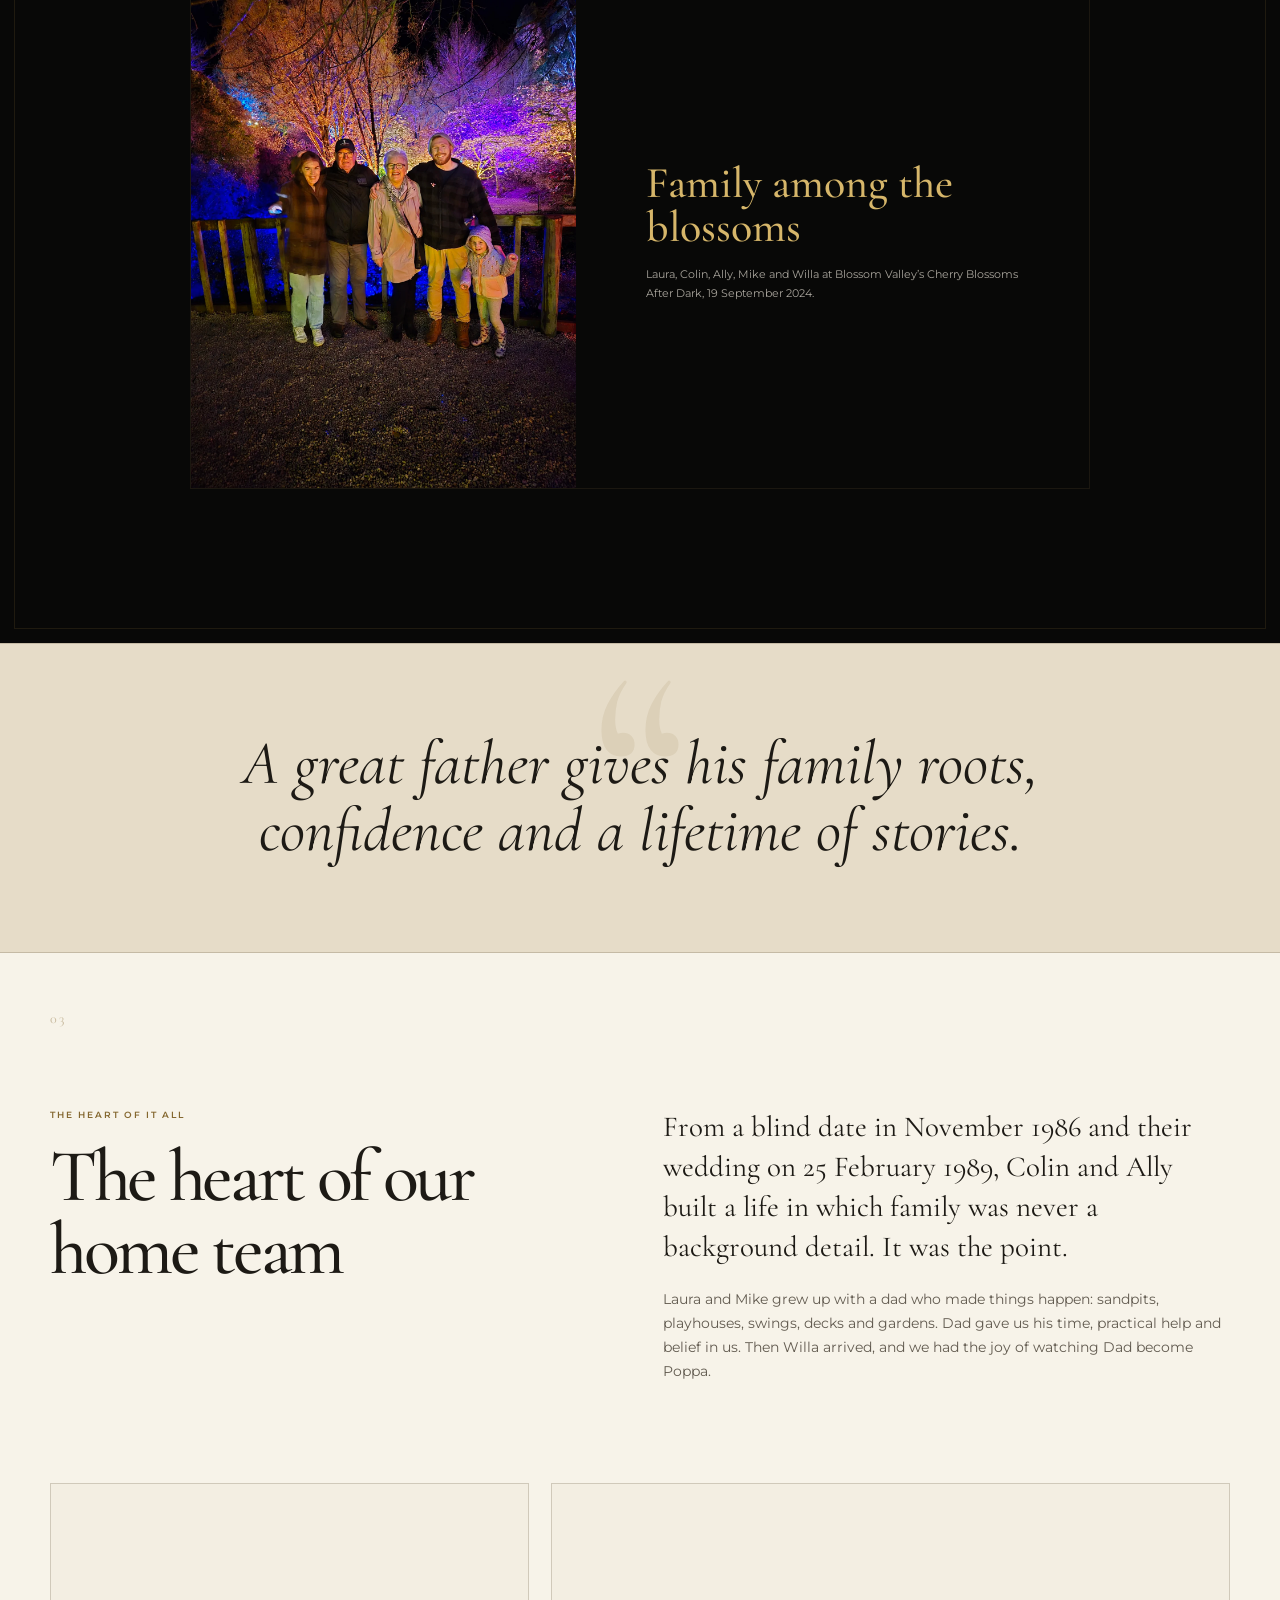
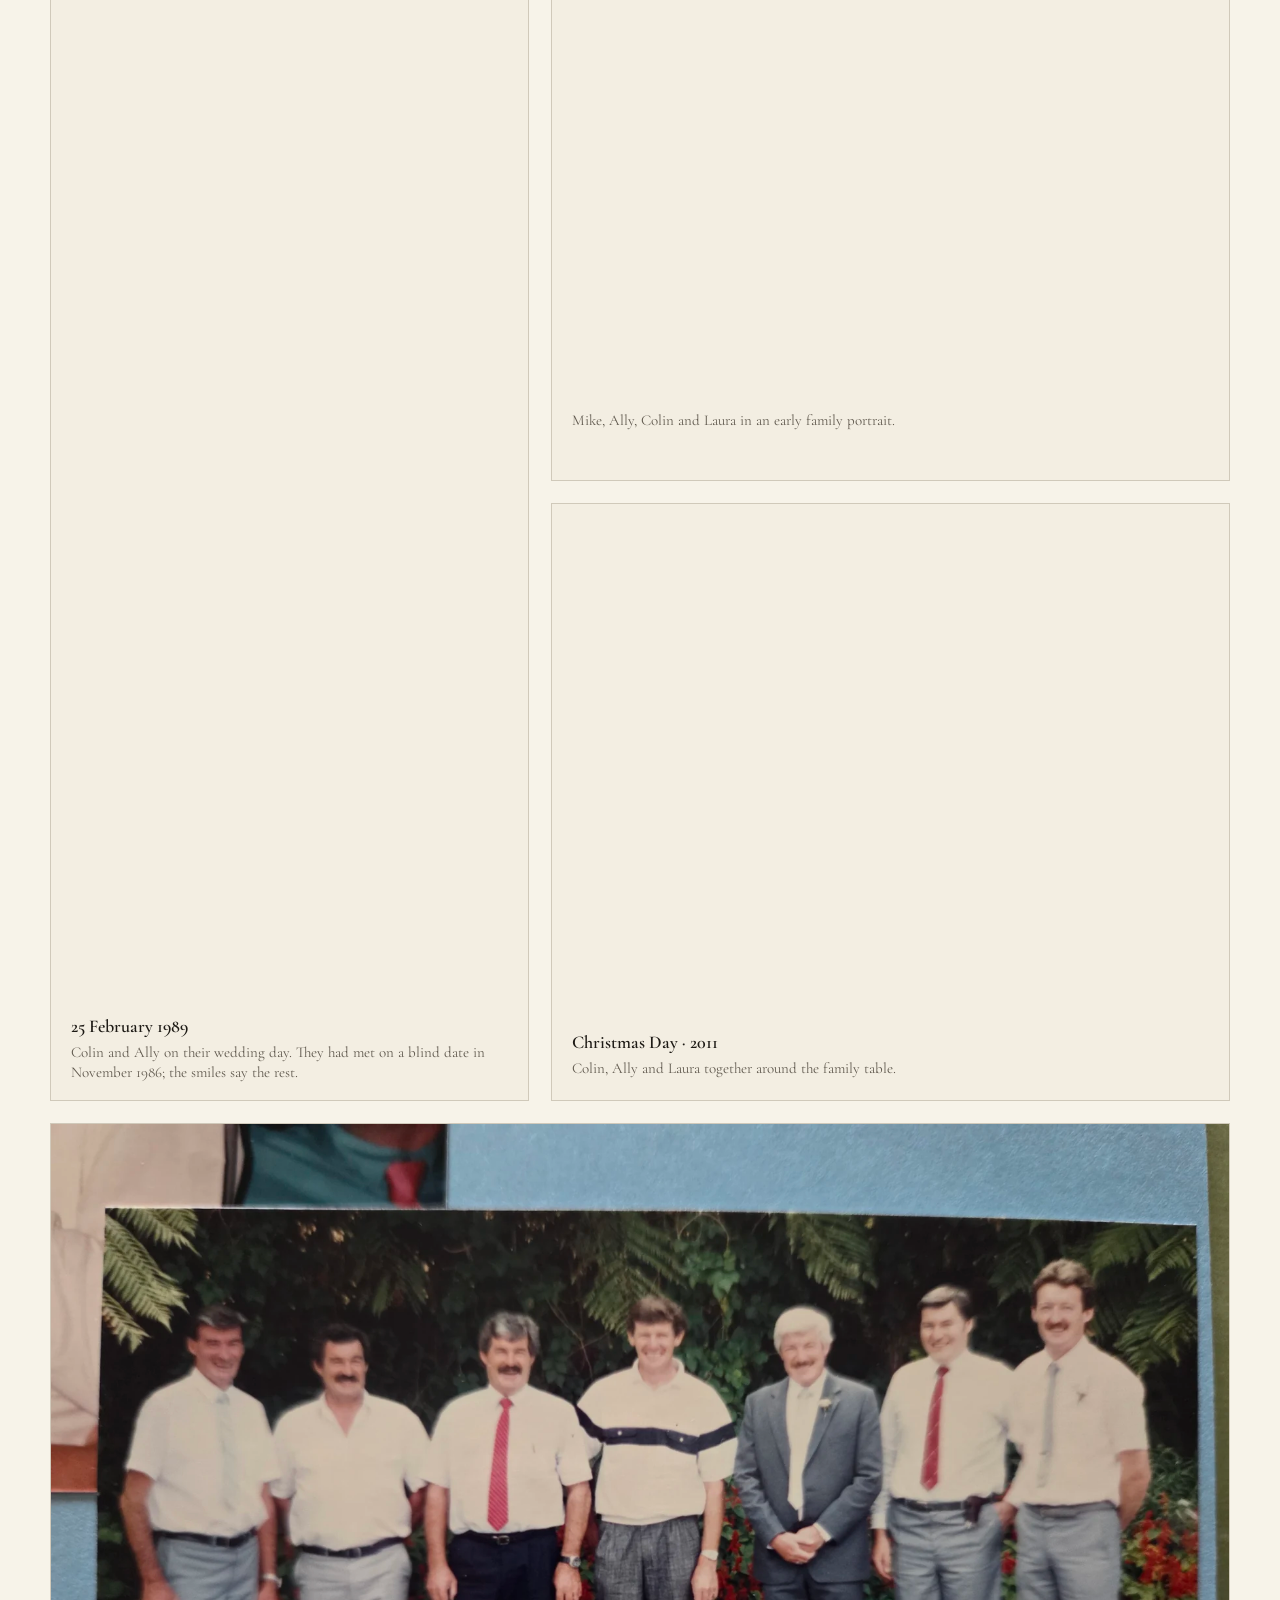
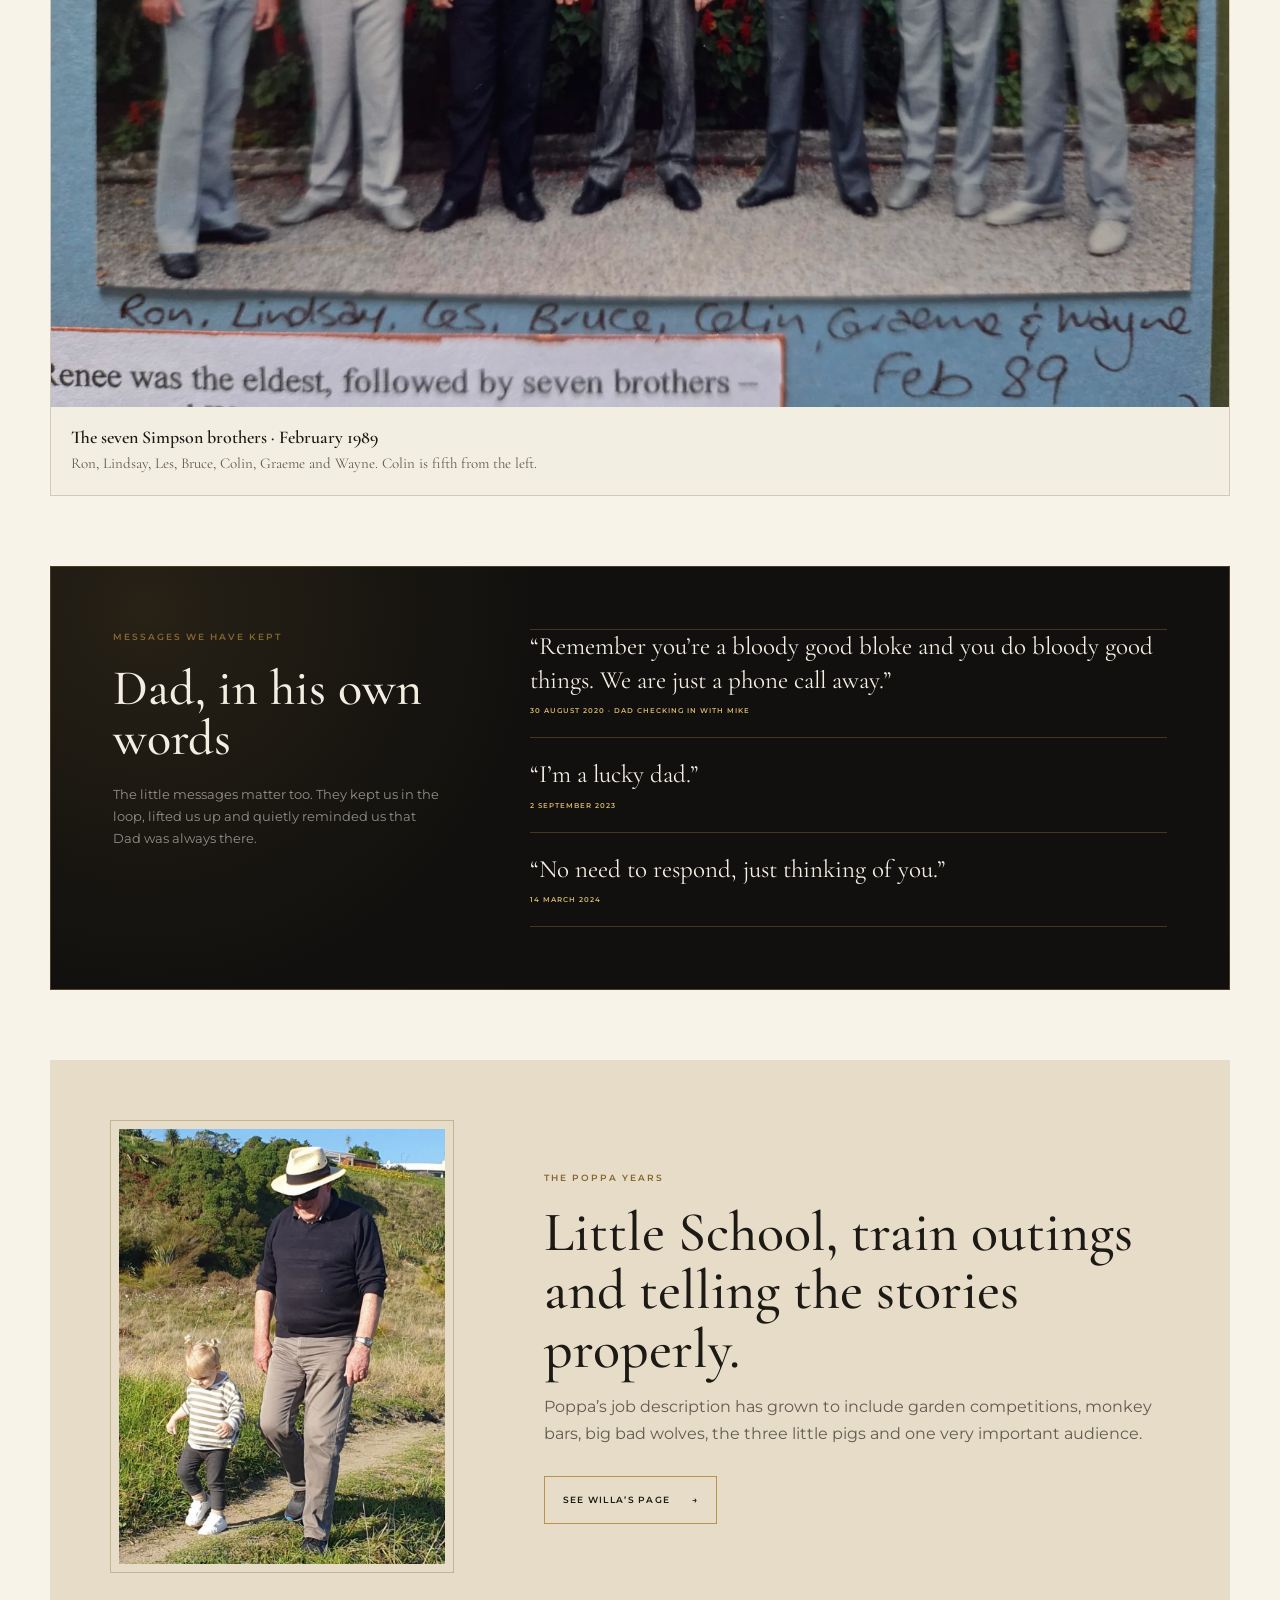
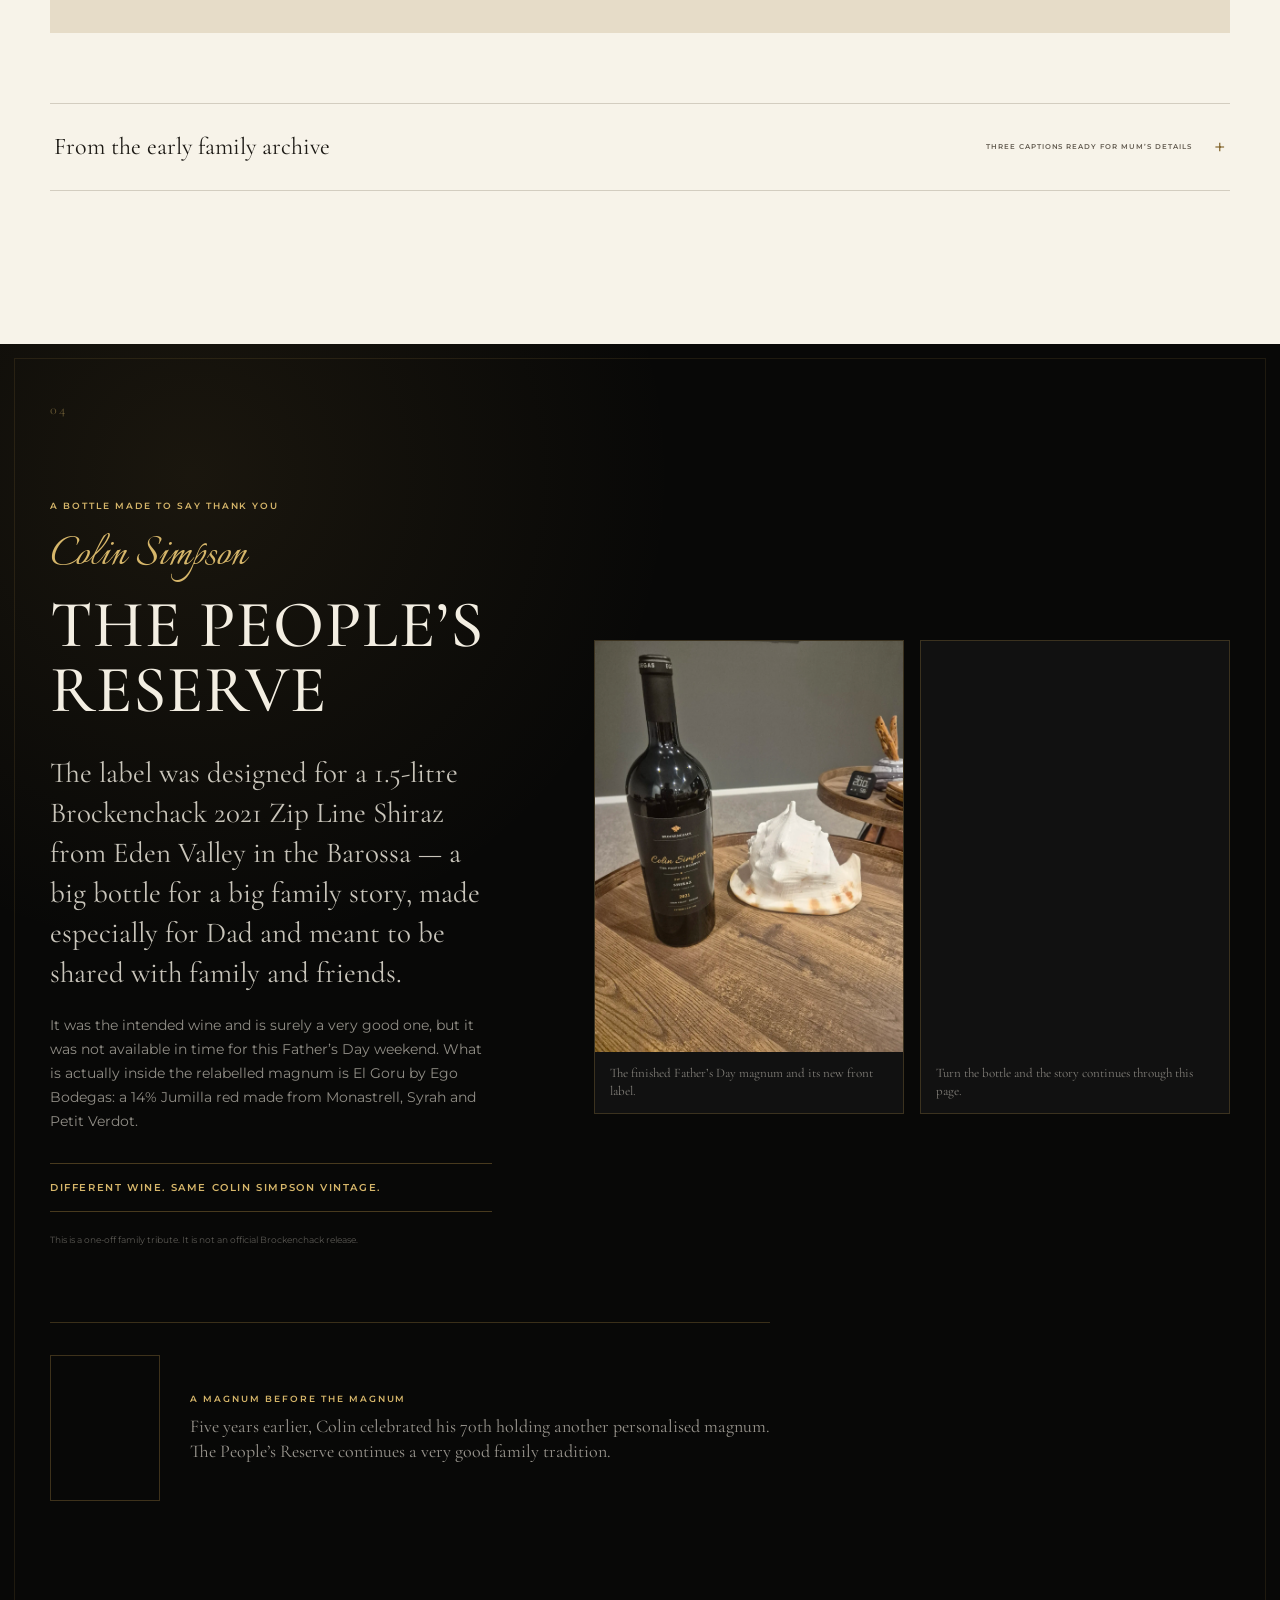
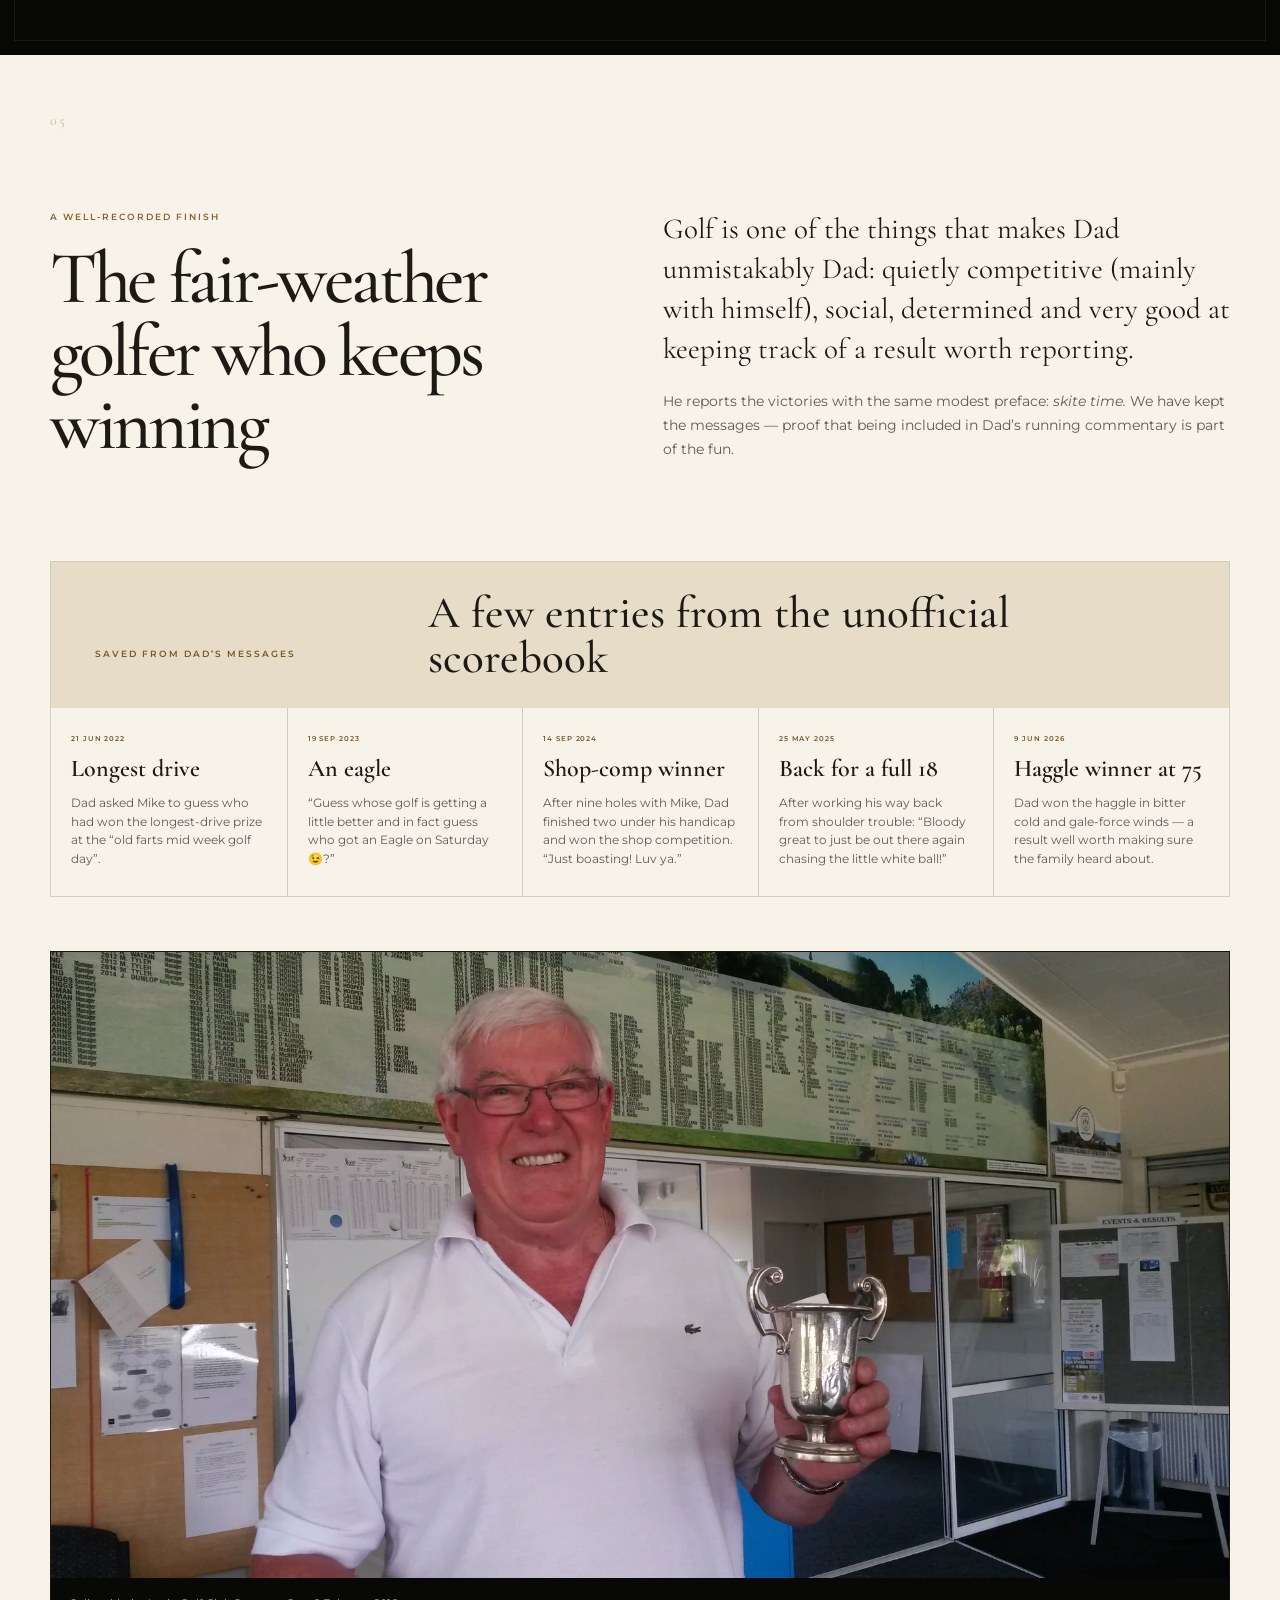
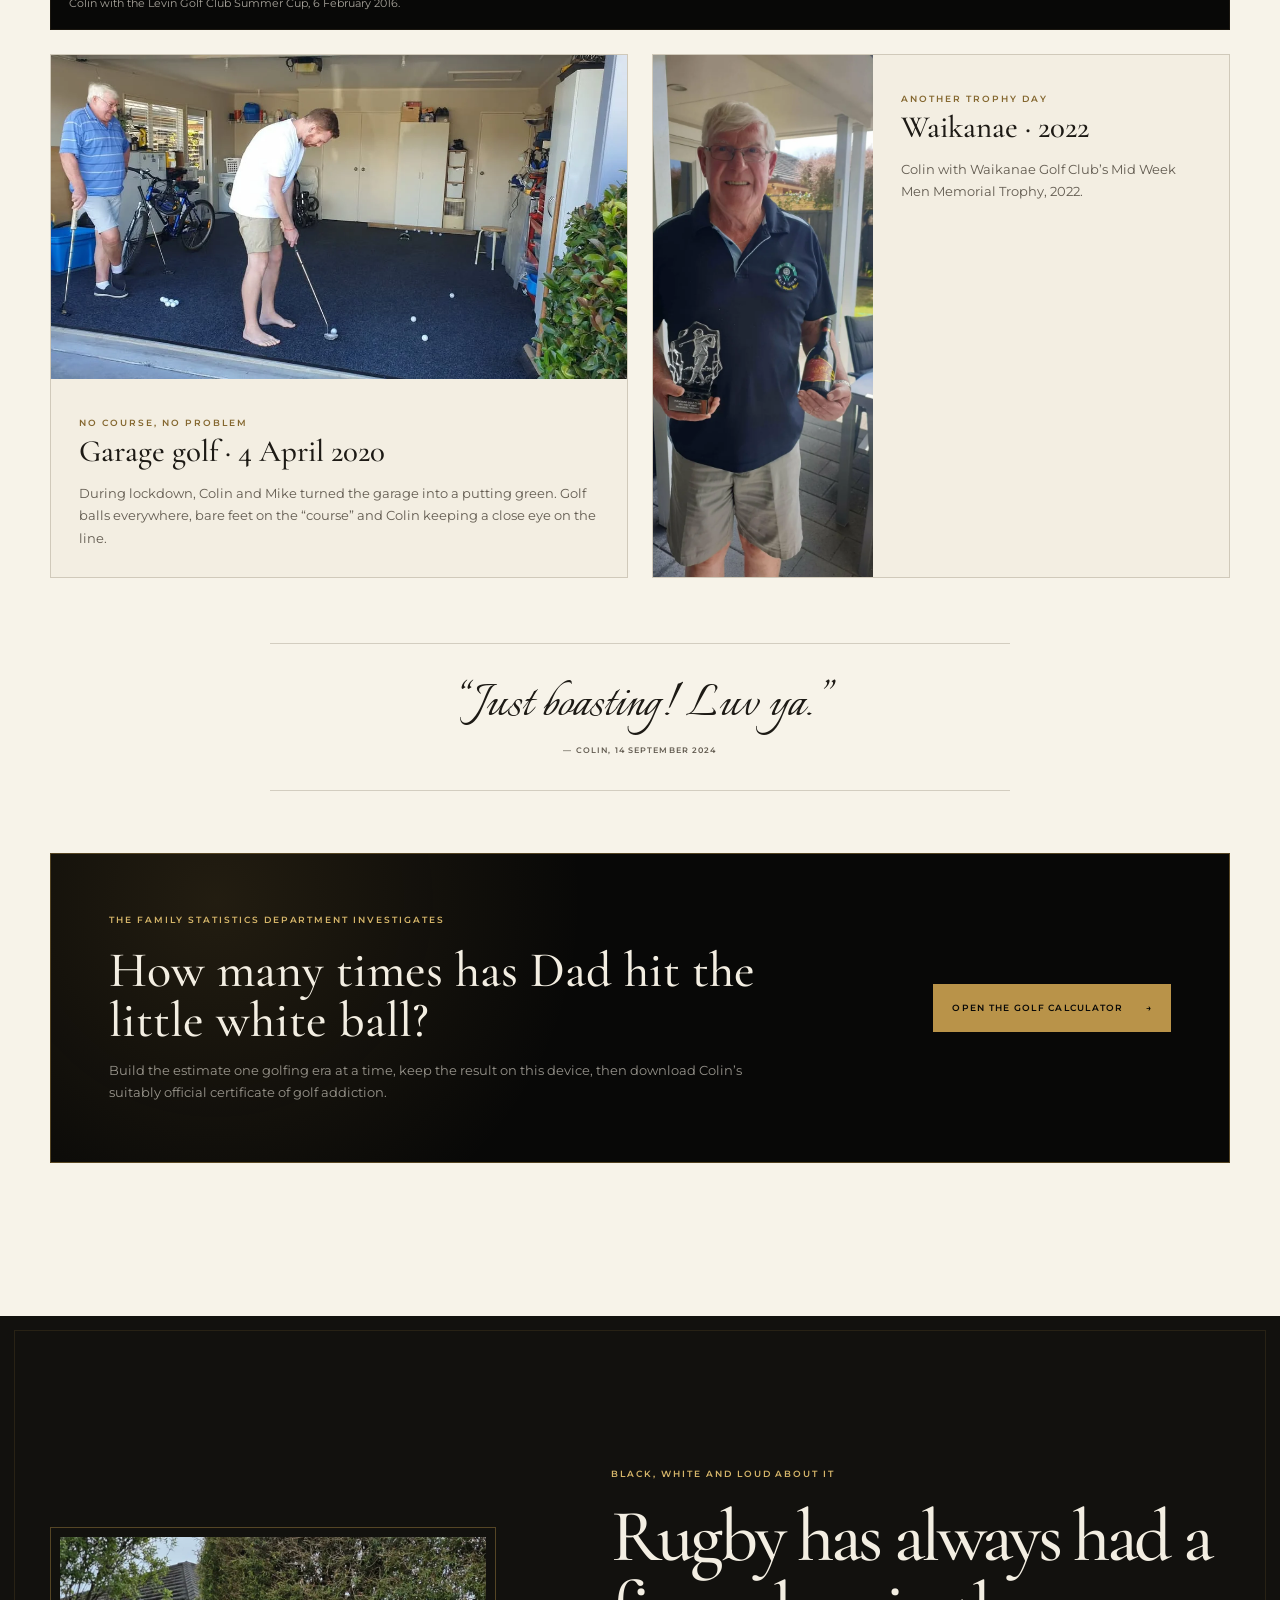
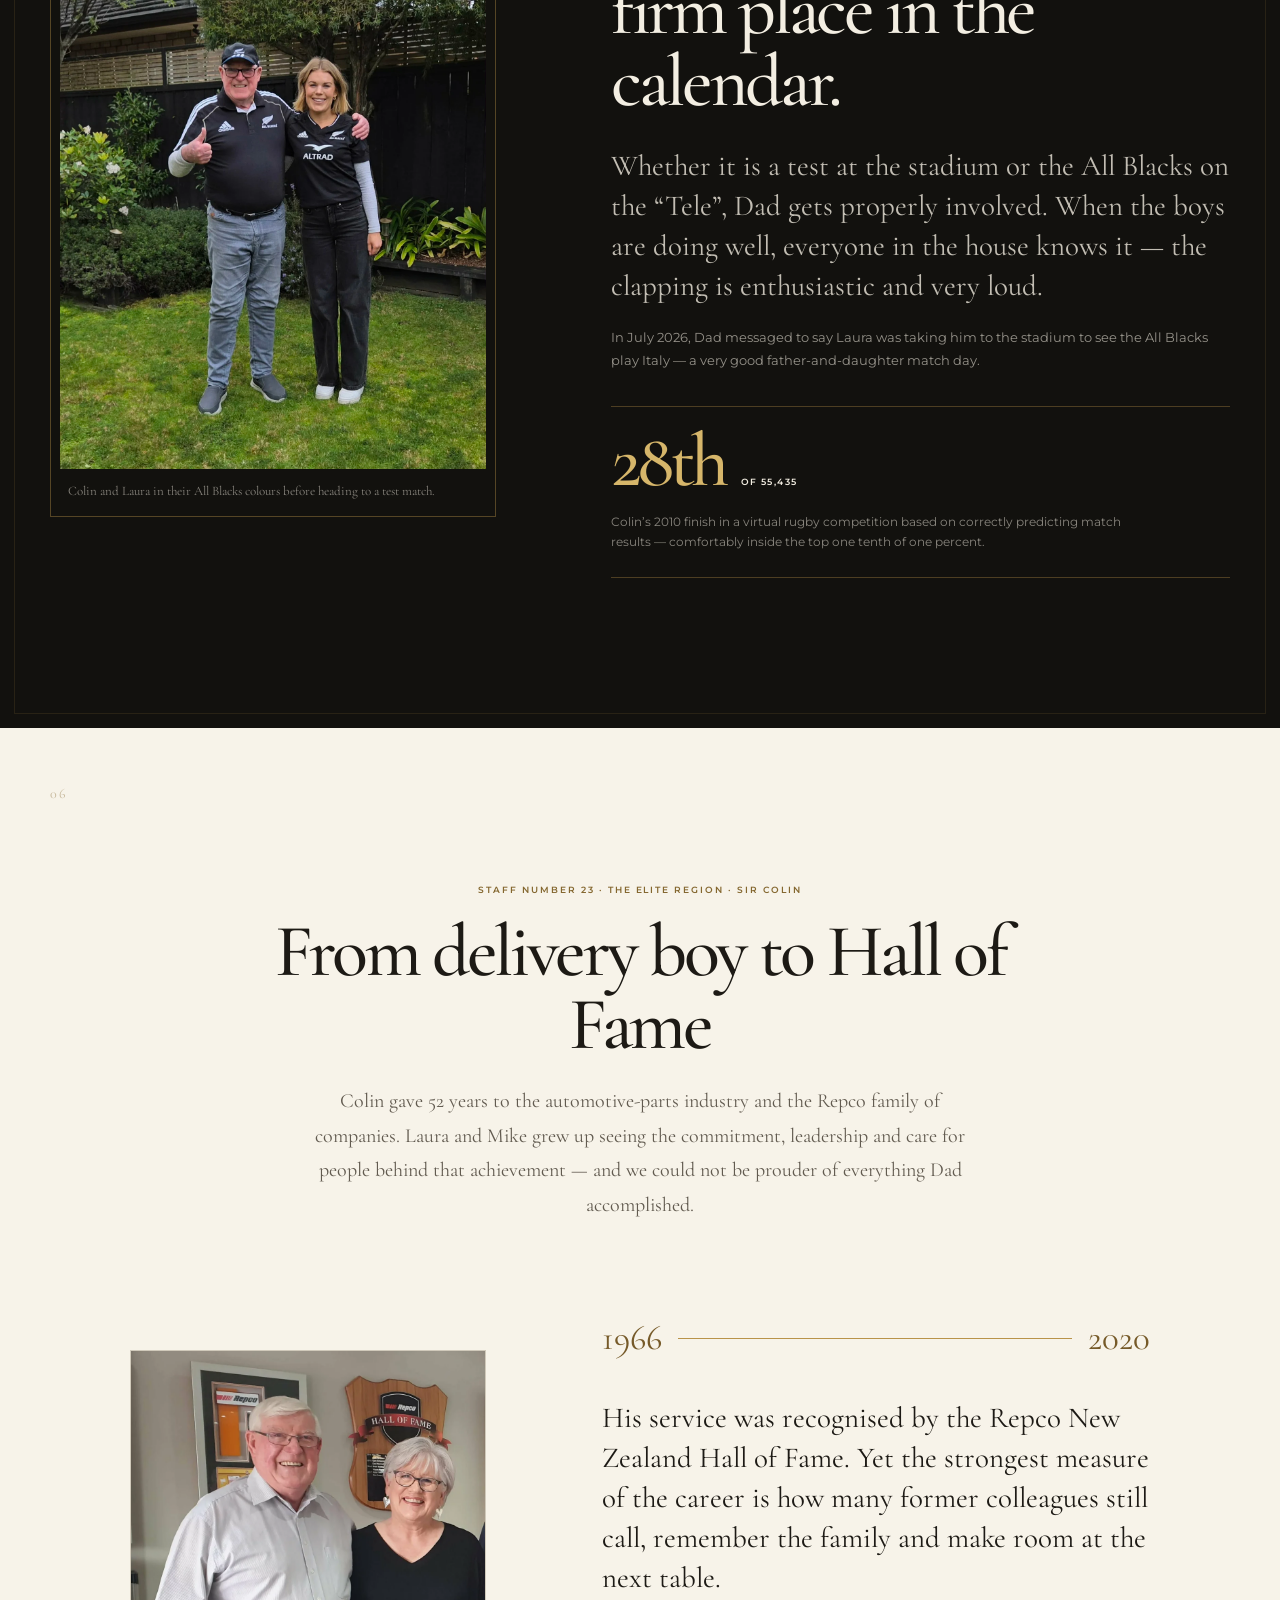
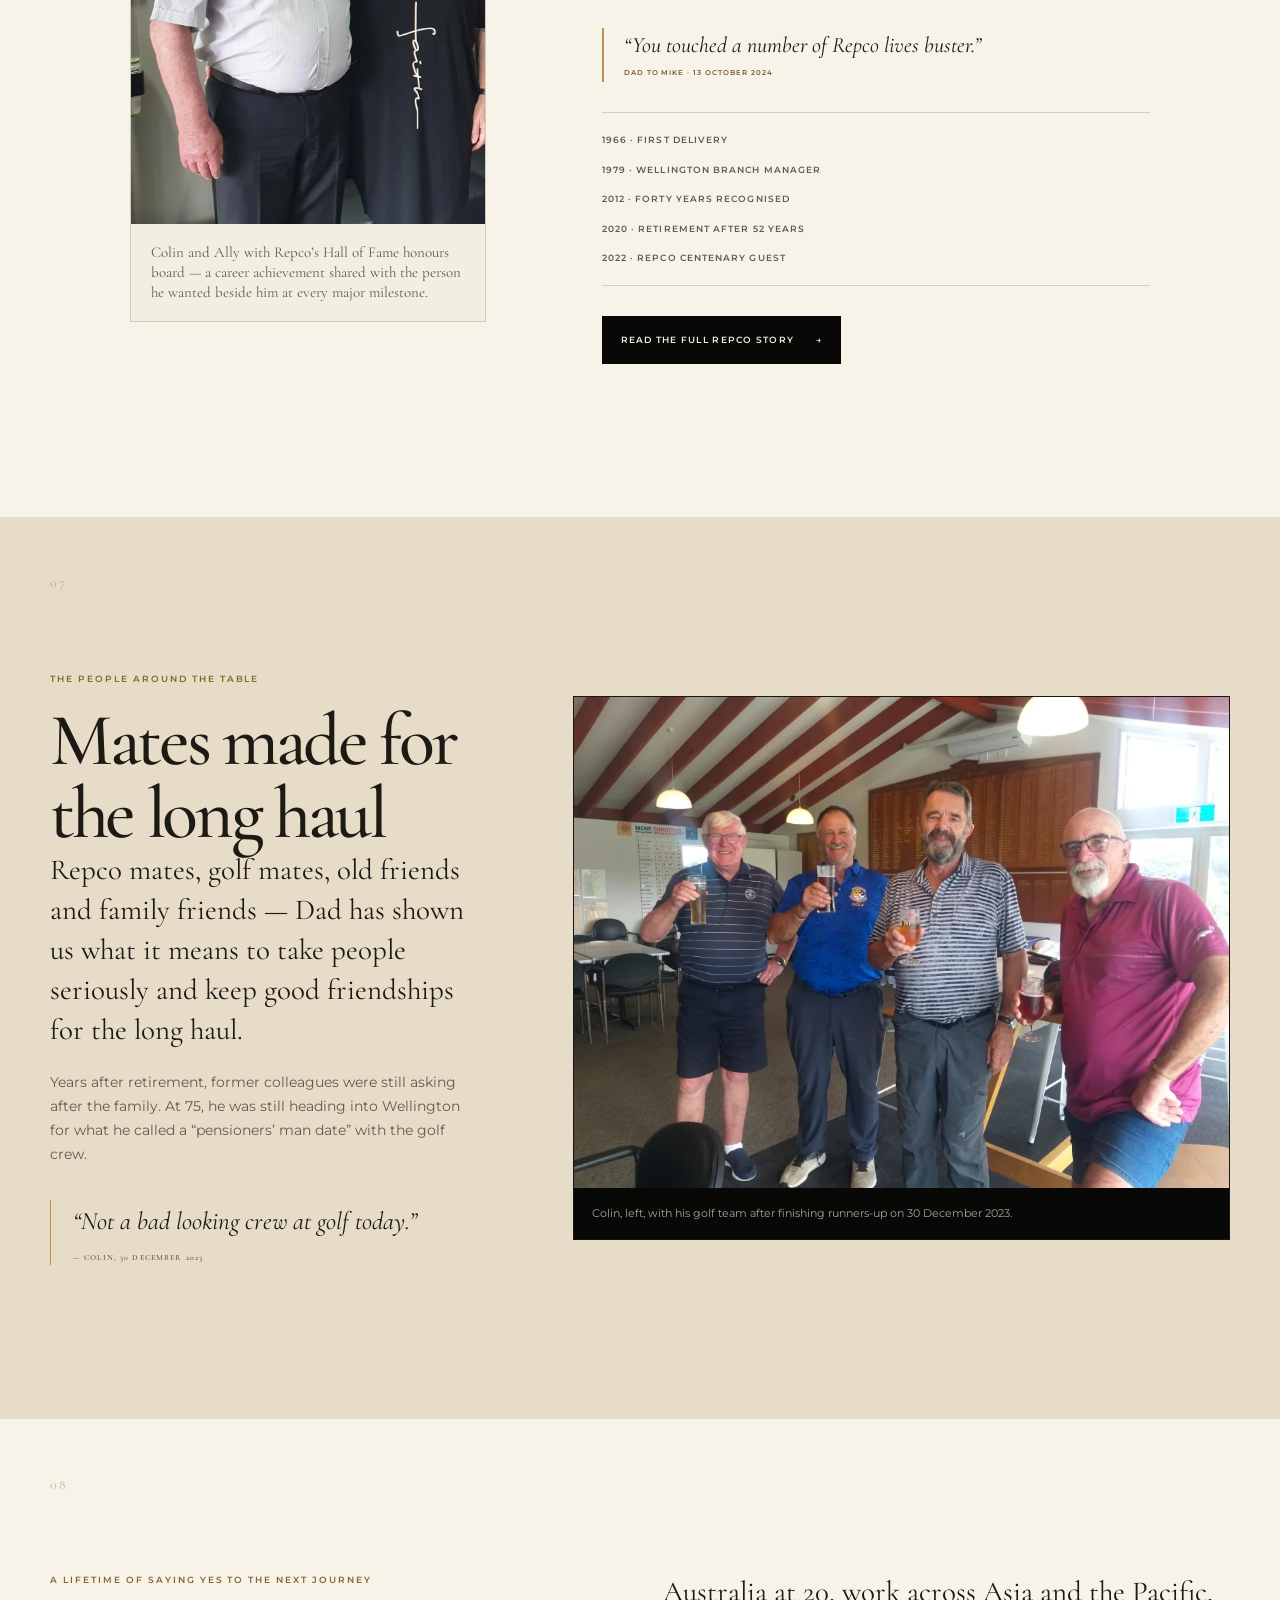
==== commit f28aa2bf: "Polish tribute and add golf lifetime calculator" ====
--- a/index.html
+++ b/index.html
@@ -22,6 +22,7 @@
     <meta name="twitter:description" content="A Father’s Day tribute from Laura and Mike to a dad they are enormously proud of." />
     <meta name="twitter:image" content="https://mikemaxwelledison.github.io/colin-simpson-peoples-reserve/og.png" />
     <title>Colin Simpson — The People’s Reserve</title>
+    <link rel="icon" href="favicon.svg" type="image/svg+xml" />
     <link rel="preconnect" href="https://fonts.googleapis.com" />
     <link rel="preconnect" href="https://fonts.gstatic.com" crossorigin />
     <link
@@ -86,8 +87,8 @@
             />
           </div>
           <figcaption><strong>Two Sir Colins</strong><span>Te Kūiti</span></figcaption>
-          <div class="vintage-seal" aria-label="Celebrating Colin at 75">
-            <span>Celebrating</span><strong>75</strong><span>remarkable years</span>
+          <div class="vintage-seal" aria-label="Celebrating our Dad — not a bad bloke">
+            <span>Celebrating our</span><strong>Dad</strong><span>Not a bad bloke</span>
           </div>
         </figure>
       </section>
@@ -125,8 +126,8 @@
           </header>
 
           <div class="video-grid">
-            <article class="video-card" data-reveal>
-              <div class="video-frame landscape-video">
+            <article class="video-card video-card-portrait" data-reveal>
+              <div class="video-frame portrait-video-frame">
                 <video controls playsinline preload="metadata" poster="assets/images/message-willa-short.webp" aria-label="Willa’s short Father’s Day message for Poppa">
                   <source src="assets/videos/willa-short.mp4" type="video/mp4" />
                   Your browser cannot play this video.
@@ -136,7 +137,31 @@
                 <span class="card-kicker">Willa · For Poppa</span>
                 <h3>The best Poppa she has ever met</h3>
                 <p>Nice, kind, a little bit cheeky — and very good at hugs and stories.</p>
-                <a class="text-link" href="willa.html">Watch Willa’s full message <span aria-hidden="true">→</span></a>
+                <a class="text-link" id="willa-story-link" href="willa.html" data-story-link>Watch Willa’s full message <span aria-hidden="true">→</span></a>
+              </div>
+            </article>
+
+            <article class="video-card video-card-coming" data-reveal>
+              <div class="video-placeholder portrait-video" role="img" aria-label="Reserved portrait video space for Laura">
+                <span class="phone-outline" aria-hidden="true"><i>LS</i></span>
+                <strong>Laura’s message</strong><small>Coming soon</small>
+              </div>
+              <div class="video-copy">
+                <span class="card-kicker">Laura · For Dad</span>
+                <h3>A Father’s Day message from Laura</h3>
+                <p>Laura’s portrait iPhone video will sit here in the same format as Willa’s.</p>
+              </div>
+            </article>
+
+            <article class="video-card video-card-coming" data-reveal>
+              <div class="video-placeholder portrait-video" role="img" aria-label="Reserved portrait video space for Mike">
+                <span class="phone-outline" aria-hidden="true"><i>MS</i></span>
+                <strong>Mike’s message</strong><small>Coming soon</small>
+              </div>
+              <div class="video-copy">
+                <span class="card-kicker">Mike · For Dad</span>
+                <h3>A Father’s Day message from Mike</h3>
+                <p>Mike’s portrait Samsung video will be added here as soon as it is ready.</p>
               </div>
             </article>
 
@@ -149,32 +174,8 @@
               </div>
               <div class="video-copy">
                 <span class="card-kicker">Ally &amp; Susie · For Colin</span>
-                <h3>A message from two people who know him well</h3>
-                <p>A short Father’s Day contribution, delivered with love.</p>
-              </div>
-            </article>
-
-            <article class="video-card video-card-coming" data-reveal>
-              <div class="video-placeholder portrait-video" role="img" aria-label="Reserved portrait video space for Laura">
-                <span class="phone-outline" aria-hidden="true"><i>LS</i></span>
-                <strong>Laura’s message</strong><small>Coming soon</small>
-              </div>
-              <div class="video-copy">
-                <span class="card-kicker">Laura · For Dad</span>
-                <h3>A Father’s Day message from Laura</h3>
-                <p>This portrait video will be added here as soon as it is ready.</p>
-              </div>
-            </article>
-
-            <article class="video-card video-card-coming" data-reveal>
-              <div class="video-placeholder portrait-video" role="img" aria-label="Reserved portrait video space for Mike">
-                <span class="phone-outline" aria-hidden="true"><i>MS</i></span>
-                <strong>Mike’s message</strong><small>Coming soon</small>
-              </div>
-              <div class="video-copy">
-                <span class="card-kicker">Mike · For Dad</span>
-                <h3>A Father’s Day message from Mike</h3>
-                <p>This portrait video will be added here as soon as it is ready.</p>
+                <h3>From his wife and sister-in-law</h3>
+                <p>A short Father’s Day contribution from Ally — Mum to Laura and Mike, and Colin’s wife — with Susie.</p>
               </div>
             </article>
           </div>
@@ -195,8 +196,6 @@
           </figure>
         </div>
       </section>
-      <div class="continue-point" id="after-messages" aria-hidden="true"></div>
-
       <blockquote class="signature-quote" data-reveal>
         <span class="quote-mark" aria-hidden="true">“</span>
         <p>A great father gives his family roots, confidence and a lifetime of stories.</p>
@@ -213,9 +212,8 @@
             </p>
             <p>
               Laura and Mike grew up with a dad who made things happen: sandpits, playhouses,
-              swings, decks and gardens — even a rabbit hutch grand enough to be called a
-              two-storey mansion. Dad gave us his time, practical help and belief in us. Then
-              Willa arrived, and we had the joy of watching Dad become Poppa.
+              swings, decks and gardens. Dad gave us his time, practical help and belief in us.
+              Then Willa arrived, and we had the joy of watching Dad become Poppa.
             </p>
           </div>
         </header>
@@ -238,6 +236,28 @@
             <figcaption><strong>The seven Simpson brothers · February 1989</strong><span>Ron, Lindsay, Les, Bruce, Colin, Graeme and Wayne. Colin is fifth from the left.</span></figcaption>
           </figure>
         </div>
+
+        <aside class="dad-messages" data-reveal aria-labelledby="dad-messages-title">
+          <div class="dad-messages-heading">
+            <p class="eyebrow ink">Messages we have kept</p>
+            <h3 id="dad-messages-title">Dad, in his own words</h3>
+            <p>The little messages matter too. They kept us in the loop, lifted us up and quietly reminded us that Dad was always there.</p>
+          </div>
+          <div class="dad-message-list">
+            <blockquote>
+              <p>“Remember you’re a bloody good bloke and you do bloody good things. We are just a phone call away.”</p>
+              <cite>30 August 2020 · Dad checking in with Mike</cite>
+            </blockquote>
+            <blockquote>
+              <p>“I’m a lucky dad.”</p>
+              <cite>2 September 2023</cite>
+            </blockquote>
+            <blockquote>
+              <p>“No need to respond, just thinking of you.”</p>
+              <cite>14 March 2024</cite>
+            </blockquote>
+          </div>
+        </aside>
 
         <aside class="poppa-callout" data-reveal>
           <figure><img src="assets/images/willa-walking-2022.webp" alt="Colin and Willa walking together outdoors in 2022" width="900" height="1200" loading="lazy" decoding="async" /></figure>
@@ -245,7 +265,7 @@
             <p class="eyebrow ink">The Poppa years</p>
             <h3>Little School, train outings and telling the stories properly.</h3>
             <p>Poppa’s job description has grown to include garden competitions, monkey bars, big bad wolves, the three little pigs and one very important audience.</p>
-            <a class="button button-outline" href="willa.html">See Willa’s page <span aria-hidden="true">→</span></a>
+            <a class="button button-outline" id="willa-family-link" href="willa.html" data-story-link>See Willa’s page <span aria-hidden="true">→</span></a>
           </div>
         </aside>
 
@@ -301,13 +321,25 @@
       <section class="golf section-shell section-pad" id="golf" aria-labelledby="golf-title">
         <div class="section-number" aria-hidden="true">05</div>
         <header class="section-heading split-heading" data-reveal>
-          <div><p class="eyebrow ink">A competitive finish</p><h2 id="golf-title">The fair-weather golfer who keeps winning</h2></div>
+          <div><p class="eyebrow ink">A well-recorded finish</p><h2 id="golf-title">The fair-weather golfer who keeps winning</h2></div>
           <div>
-            <p class="lead">Golf is one of the things that makes Dad unmistakably Dad: competitive, social, quietly determined and always ready to report a good result. The messages record a longest-drive prize, an eagle, a shop-competition win, team haggle wins, trophy days and a very good comeback.</p>
-            <p>He reports the victories with the same modest preface: <em>skite time.</em></p>
+            <p class="lead">Golf is one of the things that makes Dad unmistakably Dad: quietly competitive (mainly with himself), social, determined and very good at keeping track of a result worth reporting.</p>
+            <p>He reports the victories with the same modest preface: <em>skite time.</em> We have kept the messages — proof that being included in Dad’s running commentary is part of the fun.</p>
           </div>
         </header>
-        <div class="milestone-strip" data-reveal><span>Longest drive</span><span>Eagle</span><span>Shop-comp winner</span><span>Haggle winner at 75</span></div>
+        <section class="golf-message-ledger" data-reveal aria-labelledby="golf-ledger-title">
+          <div class="ledger-heading">
+            <span class="card-kicker">Saved from Dad’s messages</span>
+            <h3 id="golf-ledger-title">A few entries from the unofficial scorebook</h3>
+          </div>
+          <div class="ledger-grid">
+            <article><time datetime="2022-06-21">21 Jun 2022</time><h4>Longest drive</h4><p>Dad asked Mike to guess who had won the longest-drive prize at the “old farts mid week golf day”.</p></article>
+            <article><time datetime="2023-09-19">19 Sep 2023</time><h4>An eagle</h4><p>“Guess whose golf is getting a little better and in fact guess who got an Eagle on Saturday 😉?”</p></article>
+            <article><time datetime="2024-09-14">14 Sep 2024</time><h4>Shop-comp winner</h4><p>After nine holes with Mike, Dad finished two under his handicap and won the shop competition. “Just boasting! Luv ya.”</p></article>
+            <article><time datetime="2025-05-25">25 May 2025</time><h4>Back for a full 18</h4><p>After working his way back from shoulder trouble: “Bloody great to just be out there again chasing the little white ball!”</p></article>
+            <article><time datetime="2026-06-09">9 Jun 2026</time><h4>Haggle winner at 75</h4><p>Dad won the haggle in bitter cold and gale-force winds — a result well worth making sure the family heard about.</p></article>
+          </div>
+        </section>
         <figure class="feature-photo golf-lead" data-reveal>
           <img src="assets/images/golf-levin-summer-cup.webp" alt="Colin smiling and holding a silver cup inside Levin Golf Club" width="1800" height="1013" loading="lazy" decoding="async" />
           <figcaption data-detail="levinCup">Colin with the Levin Golf Club Summer Cup, 6 February 2016.</figcaption>
@@ -323,6 +355,14 @@
           </article>
         </div>
         <blockquote class="small-quote" data-reveal><p>“Just boasting! Luv ya.”</p><cite>— Colin, 14 September 2024</cite></blockquote>
+        <aside class="calculator-invite" data-reveal>
+          <div>
+            <p class="eyebrow gold">The family statistics department investigates</p>
+            <h3>How many times has Dad hit the little white ball?</h3>
+            <p>Build the estimate one golfing era at a time, keep the result on this device, then download Colin’s suitably official certificate of golf addiction.</p>
+          </div>
+          <a class="button button-gold" id="golf-calculator-link" href="golf-calculator.html" data-story-link>Open the golf calculator <span aria-hidden="true">→</span></a>
+        </aside>
       </section>
 
       <section class="rugby colour-section" id="rugby" aria-labelledby="rugby-title">
@@ -334,7 +374,8 @@
           <div data-reveal>
             <p class="eyebrow gold">Black, white and loud about it</p>
             <h2 id="rugby-title">Rugby has always had a firm place in the calendar.</h2>
-            <p class="lead">All Blacks tests at the stadium, early World Cup starts, family match days and plenty of expert analysis from the armchair.</p>
+            <p class="lead">Whether it is a test at the stadium or the All Blacks on the “Tele”, Dad gets properly involved. When the boys are doing well, everyone in the house knows it — the clapping is enthusiastic and very loud.</p>
+            <p class="rugby-note">In July 2026, Dad messaged to say Laura was taking him to the stadium to see the All Blacks play Italy — a very good father-and-daughter match day.</p>
             <div class="stat-card"><strong>28th</strong><span>of 55,435</span><p>Colin’s 2010 finish in a virtual rugby competition based on correctly predicting match results — comfortably inside the top one tenth of one percent.</p></div>
           </div>
         </div>
@@ -355,13 +396,12 @@
           <div class="repco-copy" data-reveal>
             <div class="repco-years"><span>1966</span><i aria-hidden="true"></i><span>2020</span></div>
             <p class="lead">His service was recognised by the Repco New Zealand Hall of Fame. Yet the strongest measure of the career is how many former colleagues still call, remember the family and make room at the next table.</p>
+            <blockquote class="message-inline"><p>“You touched a number of Repco lives buster.”</p><cite>Dad to Mike · 13 October 2024</cite></blockquote>
             <ul class="label-list" aria-label="Repco milestones"><li>1966 · First delivery</li><li>1979 · Wellington branch manager</li><li>2012 · Forty years recognised</li><li>2020 · Retirement after 52 years</li><li>2022 · Repco centenary guest</li></ul>
-            <a class="button button-dark" href="repco.html">Read the full Repco story <span aria-hidden="true">→</span></a>
-          </div>
-        </div>
-      </section>
-      <div class="continue-point" id="after-repco" aria-hidden="true"></div>
-
+            <a class="button button-dark" id="repco-story-link" href="repco.html" data-story-link>Read the full Repco story <span aria-hidden="true">→</span></a>
+          </div>
+        </div>
+      </section>
       <section class="mates paper-deep" id="mates" aria-labelledby="mates-title">
         <div class="section-shell section-pad">
           <div class="section-number" aria-hidden="true">07</div>
@@ -409,9 +449,8 @@
             <figcaption><strong>Europe · 2025</strong><span>Colin beside Viking Gymir during the European journey.</span></figcaption>
           </figure>
         </div>
-        <div class="travel-ending" data-reveal><blockquote>“This lovely lady is still following me.”</blockquote><p>Across the years and the map, Ally is the constant figure beside him — which is exactly how Colin tells the story too.</p><a class="button button-outline" href="travels.html">Follow the longer journey <span aria-hidden="true">→</span></a></div>
-      </section>
-      <div class="continue-point" id="after-travels" aria-hidden="true"></div>
+        <div class="travel-ending" data-reveal><blockquote>“This lovely lady is still following me.”</blockquote><p>Across the years and the map, Ally is the constant figure beside him — which is exactly how Colin tells the story too.</p><a class="button button-outline" id="travels-story-link" href="travels.html" data-story-link>Follow the longer journey <span aria-hidden="true">→</span></a></div>
+      </section>
 
       <section class="final-message" id="message" aria-labelledby="final-title">
         <div class="final-photo"><img src="assets/images/family-wanaka-2026.webp" alt="Mike, Colin, Ally, Laura and Willa together at Tom’s wedding in Wānaka" width="1425" height="1900" loading="lazy" decoding="async" /></div>
--- a/styles.css
+++ b/styles.css
@@ -603,7 +603,7 @@
 
 .vintage-seal strong {
   font-family: var(--serif);
-  font-size: 43px;
+  font-size: 34px;
   font-weight: 600;
   margin: 4px 0;
 }
@@ -665,12 +665,6 @@
   font-size: clamp(34px, 4vw, 46px) !important;
   line-height: 1 !important;
   margin-top: 28px !important;
-}
-
-.continue-point {
-  height: 0;
-  position: relative;
-  scroll-margin-top: 78px;
 }
 
 .opening-copy p:first-child::first-letter {
@@ -855,6 +849,22 @@
   grid-template-columns: minmax(190px, 0.62fr) minmax(0, 1fr);
   grid-template-rows: none;
   min-height: 500px;
+}
+
+.video-card-portrait {
+  align-items: stretch;
+  grid-template-columns: minmax(215px, 0.78fr) minmax(0, 1fr);
+  grid-template-rows: none;
+  min-height: 500px;
+}
+
+.portrait-video-frame {
+  aspect-ratio: auto;
+  min-height: 100%;
+}
+
+.video-card-portrait .video-copy {
+  align-self: center;
 }
 
 .video-placeholder {
@@ -1064,6 +1074,68 @@
   margin: 0 0 28px;
 }
 
+.dad-messages {
+  background:
+    radial-gradient(circle at 8% 10%, rgba(185, 147, 73, 0.13), transparent 34%),
+    var(--black-soft);
+  border: 1px solid rgba(185, 147, 73, 0.34);
+  color: var(--ivory);
+  display: grid;
+  gap: clamp(38px, 7vw, 90px);
+  grid-template-columns: minmax(220px, 0.68fr) 1.32fr;
+  margin-top: 70px;
+  padding: clamp(30px, 5vw, 62px);
+}
+
+.dad-messages-heading h3,
+.calculator-invite h3,
+.ledger-heading h3,
+.segment-heading h3,
+.calculator-result h3 {
+  font-family: var(--serif);
+  font-size: clamp(32px, 4vw, 50px);
+  font-weight: 500;
+  line-height: 1;
+  margin: 0 0 20px;
+}
+
+.dad-messages-heading > p:last-child {
+  color: rgba(243, 238, 226, 0.56);
+  font-size: 13px;
+  margin: 0;
+}
+
+.dad-message-list {
+  border-top: 1px solid rgba(185, 147, 73, 0.3);
+}
+
+.dad-message-list blockquote {
+  border-bottom: 1px solid rgba(185, 147, 73, 0.3);
+  padding: 20px 0;
+}
+
+.dad-message-list blockquote:first-child {
+  padding-top: 0;
+}
+
+.dad-message-list p {
+  font-family: var(--serif);
+  font-size: clamp(18px, 2.1vw, 25px);
+  line-height: 1.34;
+  margin: 0 0 8px;
+}
+
+.dad-message-list cite,
+.message-inline cite {
+  color: var(--gold-bright);
+  display: block;
+  font-size: 7px;
+  font-style: normal;
+  font-weight: 600;
+  letter-spacing: 0.14em;
+  text-transform: uppercase;
+}
+
 .archive-drawer {
   border-bottom: 1px solid var(--line);
   border-top: 1px solid var(--line);
@@ -1230,25 +1302,65 @@
   margin: 0;
 }
 
-.milestone-strip {
-  border-block: 1px solid var(--line);
-  display: grid;
-  grid-template-columns: repeat(4, 1fr);
+.golf-message-ledger {
+  border: 1px solid var(--line);
   margin-bottom: 54px;
 }
 
-.milestone-strip span {
+.ledger-heading {
+  align-items: end;
+  background: var(--ivory-deep);
+  display: grid;
+  gap: 15px;
+  grid-template-columns: 0.42fr 1fr;
+  padding: 28px clamp(22px, 4vw, 44px);
+}
+
+.ledger-heading .card-kicker {
   color: #765a29;
-  font-size: 8px;
+}
+
+.ledger-heading h3 {
+  font-size: clamp(29px, 3.7vw, 45px);
+  margin: 0;
+}
+
+.ledger-grid {
+  display: grid;
+  grid-template-columns: repeat(5, 1fr);
+}
+
+.ledger-grid article {
+  padding: 25px 20px 28px;
+}
+
+.ledger-grid article + article {
+  border-left: 1px solid var(--line);
+}
+
+.ledger-grid time {
+  color: #765a29;
+  display: block;
+  font-size: 7px;
   font-weight: 600;
-  letter-spacing: 0.14em;
-  padding: 17px 14px;
-  text-align: center;
+  letter-spacing: 0.13em;
+  margin-bottom: 12px;
   text-transform: uppercase;
 }
 
-.milestone-strip span + span {
-  border-left: 1px solid var(--line);
+.ledger-grid h4 {
+  font-family: var(--serif);
+  font-size: 24px;
+  font-weight: 600;
+  line-height: 1;
+  margin: 0 0 13px;
+}
+
+.ledger-grid p {
+  color: var(--ink-soft);
+  font-size: 12px;
+  line-height: 1.55;
+  margin: 0;
 }
 
 .golf-lead img {
@@ -1326,6 +1438,35 @@
   text-transform: uppercase;
 }
 
+.calculator-invite {
+  align-items: center;
+  background:
+    radial-gradient(circle at 14% 15%, rgba(185, 147, 73, 0.15), transparent 35%),
+    var(--black);
+  border: 1px solid rgba(185, 147, 73, 0.42);
+  color: var(--ivory);
+  display: grid;
+  gap: clamp(30px, 6vw, 80px);
+  grid-template-columns: 1fr auto;
+  margin-top: 62px;
+  padding: clamp(30px, 5vw, 58px);
+}
+
+.calculator-invite h3 {
+  margin-bottom: 14px;
+}
+
+.calculator-invite p:last-child {
+  color: rgba(243, 238, 226, 0.6);
+  font-size: 13px;
+  margin: 0;
+  max-width: 660px;
+}
+
+.calculator-invite .button {
+  max-width: 270px;
+}
+
 .colour-section {
   background: #12110e;
   color: var(--ivory);
@@ -1363,6 +1504,12 @@
   margin-top: 28px;
 }
 
+.rugby-note {
+  color: rgba(243, 238, 226, 0.58);
+  font-size: 13px;
+  margin: 0;
+}
+
 .stat-card {
   align-items: baseline;
   border-block: 1px solid rgba(185, 147, 73, 0.35);
@@ -1380,6 +1527,24 @@
   font-weight: 500;
   letter-spacing: -0.06em;
   line-height: 0.8;
+}
+
+.message-inline {
+  border-left: 2px solid var(--gold);
+  margin: 30px 0;
+  padding: 3px 0 3px 20px;
+}
+
+.message-inline p {
+  font-family: var(--serif);
+  font-size: 22px;
+  font-style: italic;
+  line-height: 1.28;
+  margin: 0 0 8px;
+}
+
+.message-inline cite {
+  color: #765a29;
 }
 
 .stat-card span {
@@ -1725,6 +1890,14 @@
   width: 100%;
 }
 
+.detail-video-portrait {
+  max-width: 430px;
+}
+
+.detail-video-portrait video {
+  aspect-ratio: 9 / 16;
+}
+
 .detail-quote {
   color: #765a29;
   font-family: var(--script);
@@ -1733,6 +1906,366 @@
   margin: 55px auto;
   max-width: 800px;
   text-align: center;
+}
+
+.character-callout {
+  border-block: 1px solid var(--line);
+  margin: 20px auto 65px;
+  max-width: 820px;
+  padding: 35px 24px 30px;
+  text-align: center;
+}
+
+.character-callout p {
+  color: var(--ink-soft);
+  font-family: var(--serif);
+  font-size: 19px;
+  margin: 0 auto 4px;
+  max-width: 650px;
+}
+
+.character-callout strong {
+  color: #8a682b;
+  display: block;
+  font-family: var(--script);
+  font-size: clamp(58px, 9vw, 104px);
+  font-weight: 400;
+  line-height: 0.95;
+}
+
+/* Little white ball calculator */
+.calculator-hero::before {
+  background:
+    radial-gradient(circle at 50% 118%, rgba(185, 147, 73, 0.17), transparent 44%);
+}
+
+.calculator-guide {
+  display: grid;
+  gap: 1px;
+  grid-template-columns: repeat(3, 1fr);
+  list-style: none;
+  margin: 0 0 64px;
+  padding: 0;
+}
+
+.calculator-guide li {
+  background: var(--ivory-deep);
+  min-height: 225px;
+  padding: 29px;
+}
+
+.calculator-guide li > span {
+  color: #8a682b;
+  display: block;
+  font-family: var(--serif);
+  font-size: 17px;
+  margin-bottom: 31px;
+}
+
+.calculator-guide strong {
+  display: block;
+  font-family: var(--serif);
+  font-size: 26px;
+  font-weight: 600;
+  line-height: 1;
+}
+
+.calculator-guide p {
+  color: var(--ink-soft);
+  font-size: 12px;
+  line-height: 1.55;
+  margin: 13px 0 0;
+}
+
+.golf-form {
+  border: 1px solid var(--line);
+  padding: clamp(24px, 5vw, 52px);
+}
+
+.segment-heading {
+  align-items: end;
+  display: flex;
+  gap: 32px;
+  justify-content: space-between;
+  margin-bottom: 34px;
+}
+
+.segment-heading h3 {
+  font-size: clamp(32px, 4vw, 48px);
+  margin: 0;
+}
+
+.add-segment {
+  flex: 0 0 auto;
+}
+
+.segments {
+  display: grid;
+  gap: 18px;
+}
+
+.segment-card {
+  background: var(--ivory);
+  border: 1px solid var(--line);
+  margin: 0;
+  min-width: 0;
+  padding: 30px 25px 25px;
+  position: relative;
+}
+
+.segment-card legend {
+  align-items: center;
+  display: flex;
+  gap: 13px;
+  padding: 0 10px;
+}
+
+.segment-card legend span {
+  color: #8a682b;
+  font-family: var(--serif);
+  font-size: 16px;
+}
+
+.segment-card legend strong {
+  font-family: var(--serif);
+  font-size: 22px;
+  font-weight: 600;
+}
+
+.remove-segment {
+  background: transparent;
+  border: 0;
+  color: var(--ink-soft);
+  cursor: pointer;
+  font: 600 7px/1 var(--sans);
+  letter-spacing: 0.12em;
+  padding: 10px;
+  position: absolute;
+  right: 15px;
+  text-decoration: underline;
+  text-transform: uppercase;
+  text-underline-offset: 4px;
+  top: 9px;
+}
+
+.segment-fields {
+  display: grid;
+  gap: 18px;
+  grid-template-columns: repeat(6, 1fr);
+}
+
+.segment-fields label {
+  display: flex;
+  flex-direction: column;
+  gap: 8px;
+  min-width: 0;
+}
+
+.segment-fields label > span {
+  color: var(--ink-soft);
+  font-size: 7px;
+  font-weight: 600;
+  letter-spacing: 0.11em;
+  text-transform: uppercase;
+}
+
+.segment-fields input,
+.segment-fields select {
+  appearance: none;
+  background: var(--paper);
+  border: 1px solid rgba(64, 50, 29, 0.3);
+  border-radius: 0;
+  color: var(--ink);
+  font: 500 14px/1 var(--sans);
+  min-height: 48px;
+  min-width: 0;
+  padding: 12px;
+  width: 100%;
+}
+
+.segment-fields select {
+  background-image: linear-gradient(45deg, transparent 50%, #765a29 50%), linear-gradient(135deg, #765a29 50%, transparent 50%);
+  background-position: calc(100% - 16px) 20px, calc(100% - 11px) 20px;
+  background-repeat: no-repeat;
+  background-size: 5px 5px, 5px 5px;
+  padding-right: 30px;
+}
+
+.segment-fields input:focus-visible,
+.segment-fields select:focus-visible {
+  border-color: #765a29;
+  outline: 2px solid rgba(185, 147, 73, 0.22);
+  outline-offset: 2px;
+}
+
+.form-status {
+  color: #873b2e;
+  font-family: var(--serif);
+  font-size: 18px;
+  font-weight: 600;
+  margin: 20px 0 0;
+  min-height: 1.5em;
+  text-align: center;
+}
+
+.calculator-actions {
+  align-items: center;
+  border-top: 1px solid var(--line);
+  display: flex;
+  gap: 30px;
+  justify-content: space-between;
+  margin-top: 25px;
+  padding-top: 26px;
+}
+
+.calculator-actions p {
+  color: var(--ink-soft);
+  font-size: 10px;
+  margin: 0;
+}
+
+.calculate-button {
+  flex: 0 0 auto;
+}
+
+.calculator-result {
+  background:
+    radial-gradient(circle at 50% 0%, rgba(185, 147, 73, 0.18), transparent 40%),
+    var(--black);
+  border: 3px double var(--gold);
+  color: var(--ivory);
+  margin-top: 55px;
+  outline: 1px solid rgba(185, 147, 73, 0.26);
+  outline-offset: -12px;
+  padding: clamp(58px, 8vw, 90px) clamp(24px, 7vw, 84px);
+  text-align: center;
+}
+
+.calculator-result[hidden] {
+  display: none;
+}
+
+.result-prefix,
+.result-suffix {
+  font-family: var(--serif);
+  font-size: clamp(21px, 3vw, 31px);
+  margin: 0;
+}
+
+.result-number {
+  color: var(--gold-bright);
+  display: block;
+  font-family: var(--serif);
+  font-size: clamp(68px, 13vw, 142px);
+  font-weight: 600;
+  letter-spacing: -0.045em;
+  line-height: 0.88;
+  margin: 27px 0 17px;
+}
+
+.result-facts {
+  border-block: 1px solid rgba(185, 147, 73, 0.35);
+  display: grid;
+  grid-template-columns: repeat(3, 1fr);
+  margin: 45px auto 27px;
+  max-width: 750px;
+  padding: 22px 0;
+}
+
+.result-facts span {
+  color: rgba(243, 238, 226, 0.53);
+  display: flex;
+  flex-direction: column;
+  font-size: 8px;
+  letter-spacing: 0.1em;
+  text-transform: uppercase;
+}
+
+.result-facts span + span {
+  border-left: 1px solid rgba(185, 147, 73, 0.25);
+}
+
+.result-facts strong {
+  color: var(--ivory);
+  font-family: var(--serif);
+  font-size: 25px;
+  font-weight: 500;
+  letter-spacing: 0;
+}
+
+.result-note {
+  color: rgba(243, 238, 226, 0.55);
+  font-family: var(--serif);
+  font-style: italic;
+  margin: 0 auto 28px;
+  max-width: 620px;
+}
+
+.calculator-result small {
+  color: rgba(243, 238, 226, 0.34);
+  display: block;
+  font-size: 7px;
+  letter-spacing: 0.1em;
+  margin-top: 22px;
+  text-transform: uppercase;
+}
+
+.recalculate-dialog {
+  background: var(--paper);
+  border: 3px double var(--gold);
+  color: var(--ink);
+  max-width: min(630px, calc(100vw - 30px));
+  padding: clamp(35px, 6vw, 58px);
+  text-align: center;
+}
+
+.recalculate-dialog::backdrop {
+  background: rgba(3, 3, 3, 0.82);
+  backdrop-filter: blur(4px);
+}
+
+.dialog-crest {
+  align-items: center;
+  border: 1px solid var(--gold);
+  color: #765a29;
+  display: flex;
+  font-family: var(--serif);
+  height: 62px;
+  justify-content: center;
+  margin: 0 auto 28px;
+  outline: 1px solid rgba(185, 147, 73, 0.25);
+  outline-offset: -6px;
+  transform: rotate(45deg);
+  width: 62px;
+}
+
+.dialog-crest span {
+  transform: rotate(-45deg);
+}
+
+.recalculate-dialog h2 {
+  font-family: var(--serif);
+  font-size: clamp(36px, 6vw, 53px);
+  font-weight: 500;
+  line-height: 1;
+  margin: 0 0 18px;
+}
+
+.recalculate-dialog > p:not(.eyebrow) {
+  color: var(--ink-soft);
+  font-size: 13px;
+}
+
+.dialog-actions {
+  display: flex;
+  flex-wrap: wrap;
+  gap: 10px;
+  justify-content: center;
+  margin-top: 30px;
+}
+
+.dialog-actions .button {
+  cursor: pointer;
 }
 
 .detail-gallery {
@@ -1891,8 +2424,13 @@
     grid-template-columns: 1fr minmax(280px, 0.58fr);
   }
 
-  .video-card-coming {
+  .video-card-coming,
+  .video-card-portrait {
     grid-template-columns: minmax(170px, 0.6fr) 1fr;
+  }
+
+  .segment-fields {
+    grid-template-columns: repeat(3, 1fr);
   }
 }
 
@@ -1966,9 +2504,30 @@
     grid-template-columns: 1fr;
   }
 
-  .video-card-coming {
+  .video-card-coming,
+  .video-card-portrait {
     grid-template-columns: minmax(160px, 0.52fr) 1fr;
     min-height: 460px;
+  }
+
+  .dad-messages {
+    grid-template-columns: 1fr;
+  }
+
+  .ledger-grid {
+    grid-template-columns: repeat(2, 1fr);
+  }
+
+  .ledger-grid article:nth-child(odd) {
+    border-left: 0;
+  }
+
+  .ledger-grid article:nth-child(n + 3) {
+    border-top: 1px solid var(--line);
+  }
+
+  .calculator-invite {
+    grid-template-columns: 1fr;
   }
 
   .family-gallery {
@@ -2111,7 +2670,7 @@
   }
 
   .vintage-seal strong {
-    font-size: 37px;
+    font-size: 29px;
   }
 
   .section-pad {
@@ -2141,7 +2700,8 @@
     padding-inline: 24px;
   }
 
-  .video-card-coming {
+  .video-card-coming,
+  .video-card-portrait {
     grid-template-columns: 1fr;
     min-height: auto;
   }
@@ -2154,10 +2714,22 @@
     width: min(76%, 270px);
   }
 
+  .portrait-video-frame {
+    aspect-ratio: 9 / 16;
+    margin: 22px auto 0;
+    max-height: 480px;
+    min-height: auto;
+    width: min(76%, 270px);
+  }
+
+  .character-callout strong {
+    font-size: clamp(50px, 14vw, 62px);
+    max-width: 100%;
+  }
+
   .family-gallery,
   .poppa-callout,
   .bottle-gallery,
-  .milestone-strip,
   .story-pair,
   .travel-grid,
   .detail-gallery,
@@ -2205,9 +2777,99 @@
     grid-template-columns: 88px 1fr;
   }
 
-  .milestone-strip span + span {
+  .dad-messages {
+    padding: 28px 22px;
+  }
+
+  .ledger-heading,
+  .ledger-grid,
+  .calculator-guide {
+    grid-template-columns: 1fr;
+  }
+
+  .ledger-heading {
+    align-items: start;
+  }
+
+  .ledger-grid article + article,
+  .ledger-grid article:nth-child(odd) {
     border-left: 0;
+  }
+
+  .ledger-grid article:nth-child(n + 2) {
     border-top: 1px solid var(--line);
+  }
+
+  .calculator-invite {
+    padding: 32px 23px;
+  }
+
+  .calculator-invite .button {
+    max-width: none;
+    width: 100%;
+  }
+
+  .calculator-guide li {
+    min-height: auto;
+  }
+
+  .calculator-guide li > span {
+    margin-bottom: 16px;
+  }
+
+  .golf-form {
+    padding: 24px 16px;
+  }
+
+  .segment-heading {
+    align-items: stretch;
+    flex-direction: column;
+  }
+
+  .add-segment {
+    width: 100%;
+  }
+
+  .segment-card {
+    padding: 30px 17px 20px;
+  }
+
+  .segment-fields {
+    grid-template-columns: repeat(2, minmax(0, 1fr));
+  }
+
+  .calculator-actions {
+    align-items: stretch;
+    flex-direction: column;
+  }
+
+  .calculate-button {
+    width: 100%;
+  }
+
+  .result-facts {
+    grid-template-columns: 1fr;
+  }
+
+  .result-facts span {
+    padding: 13px 0;
+  }
+
+  .result-facts span + span {
+    border-left: 0;
+    border-top: 1px solid rgba(185, 147, 73, 0.25);
+  }
+
+  .calculator-result .button {
+    width: 100%;
+  }
+
+  .dialog-actions {
+    flex-direction: column;
+  }
+
+  .dialog-actions .button {
+    width: 100%;
   }
 
   .image-story-portrait {
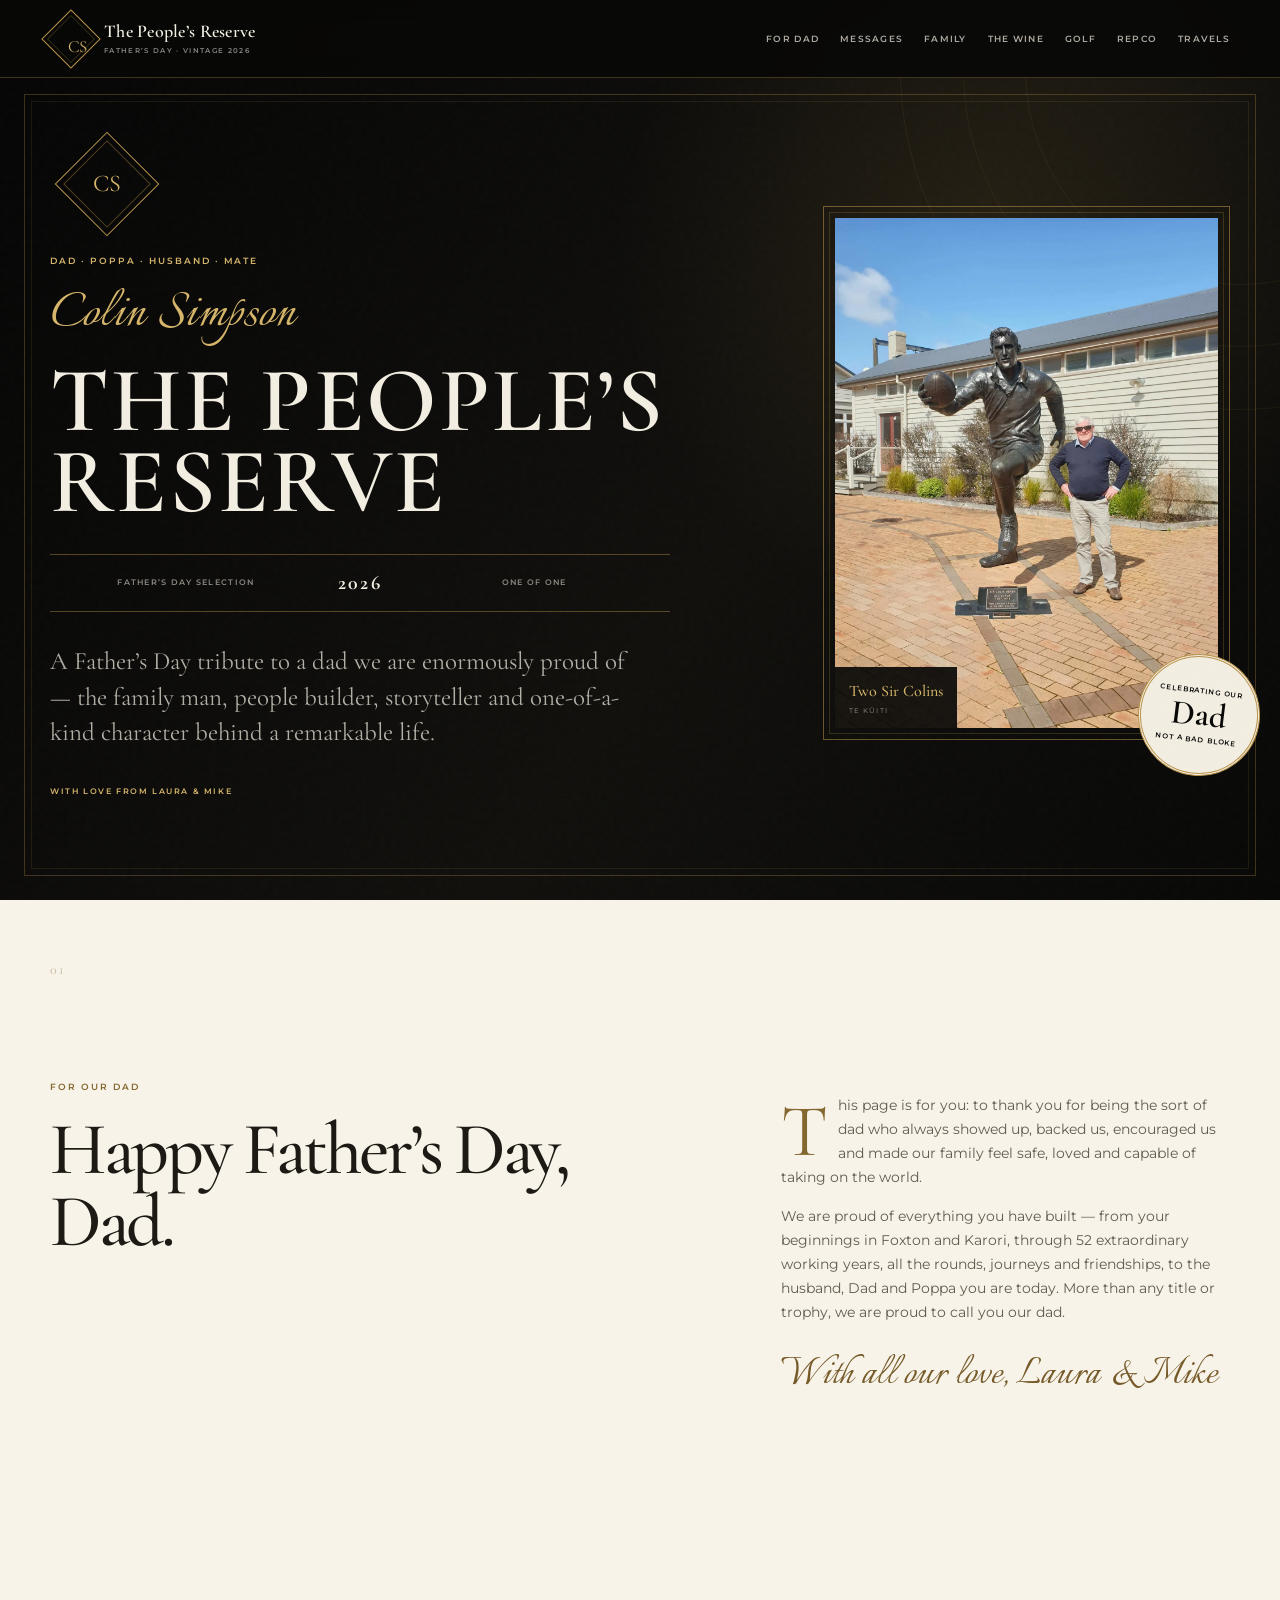
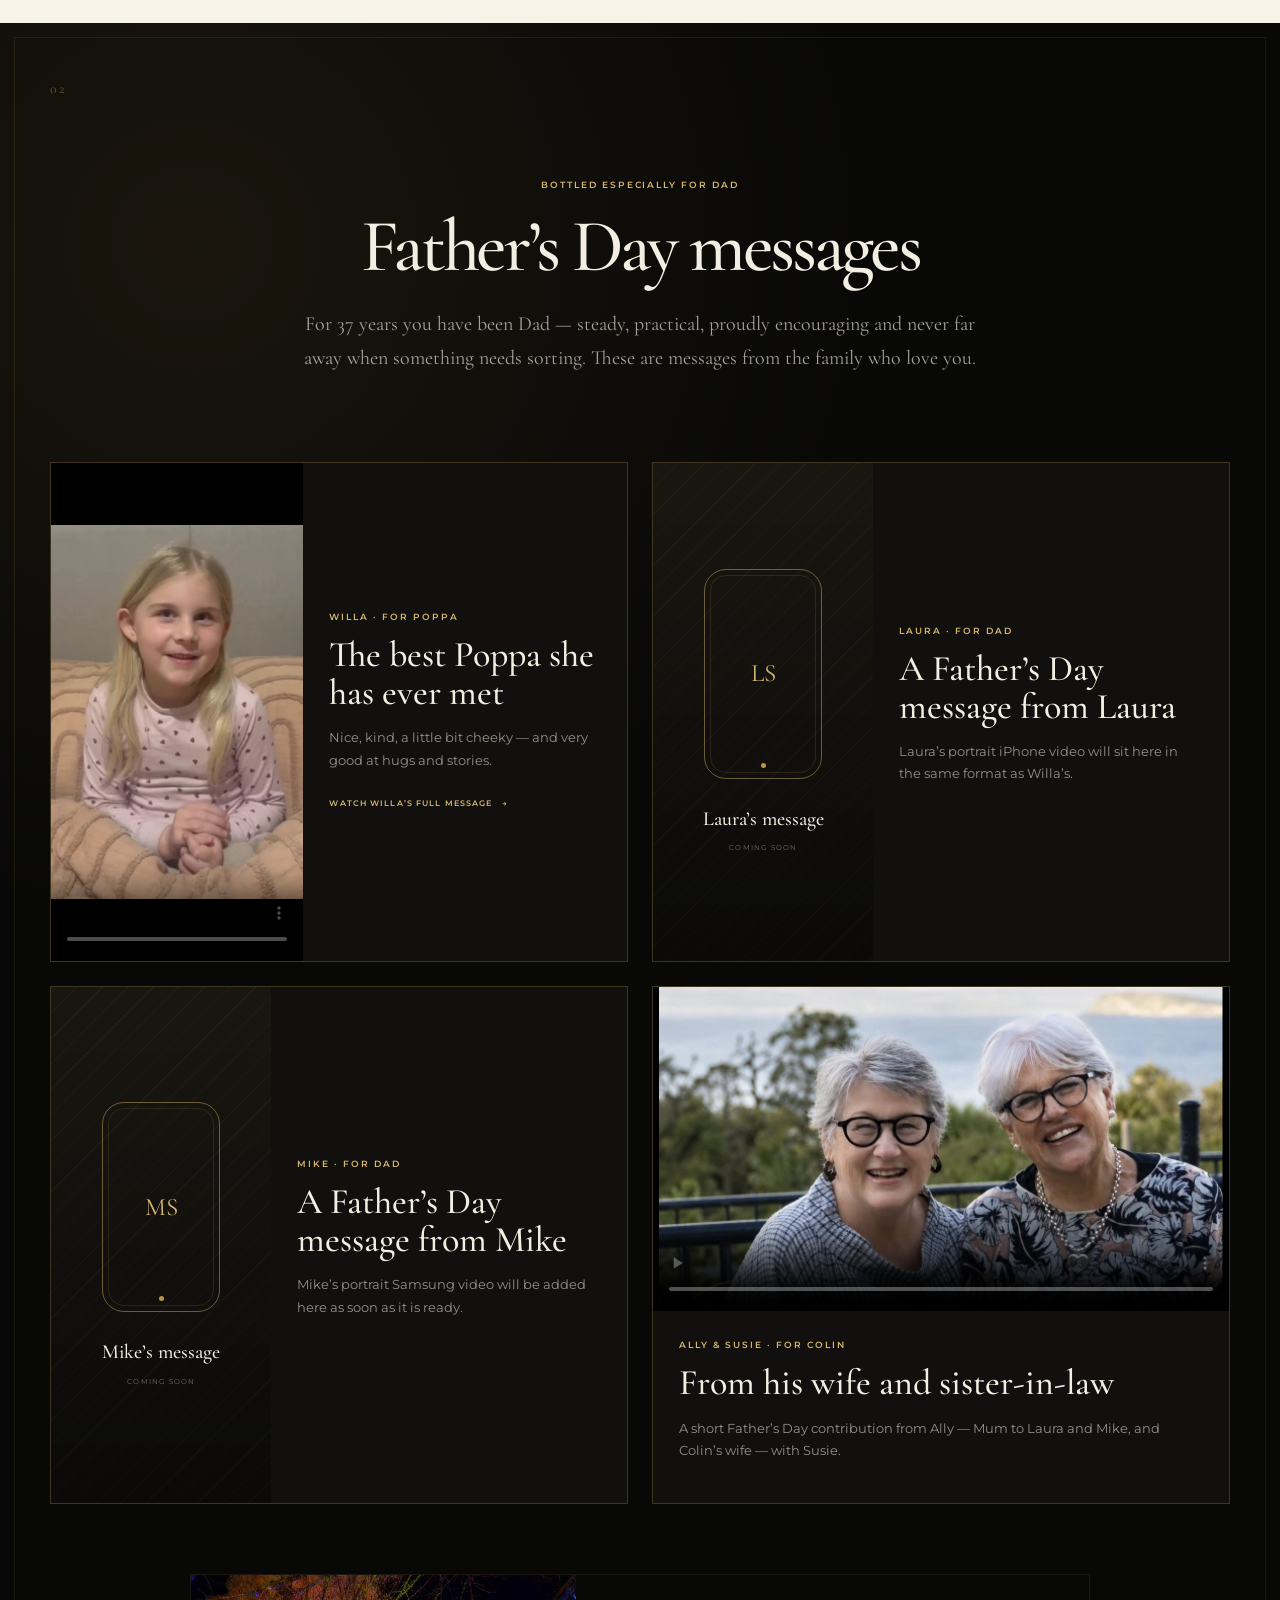
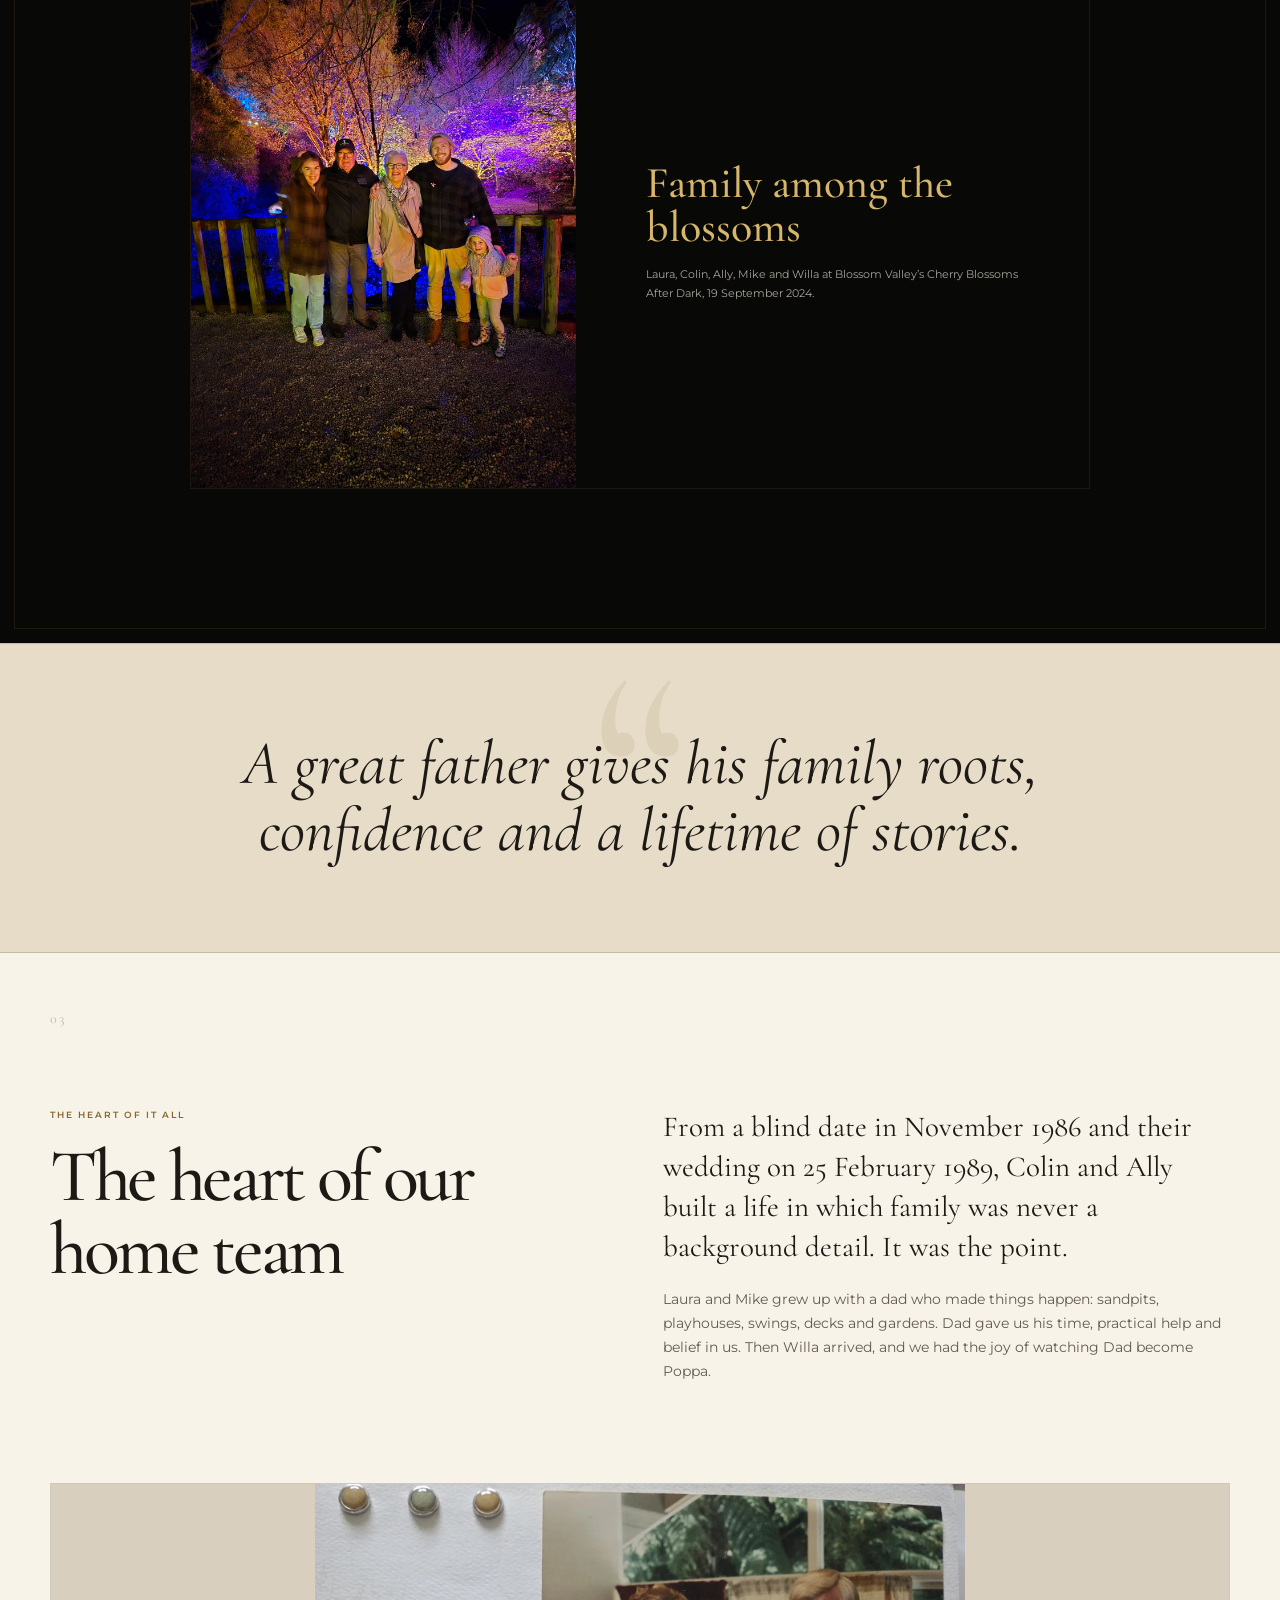
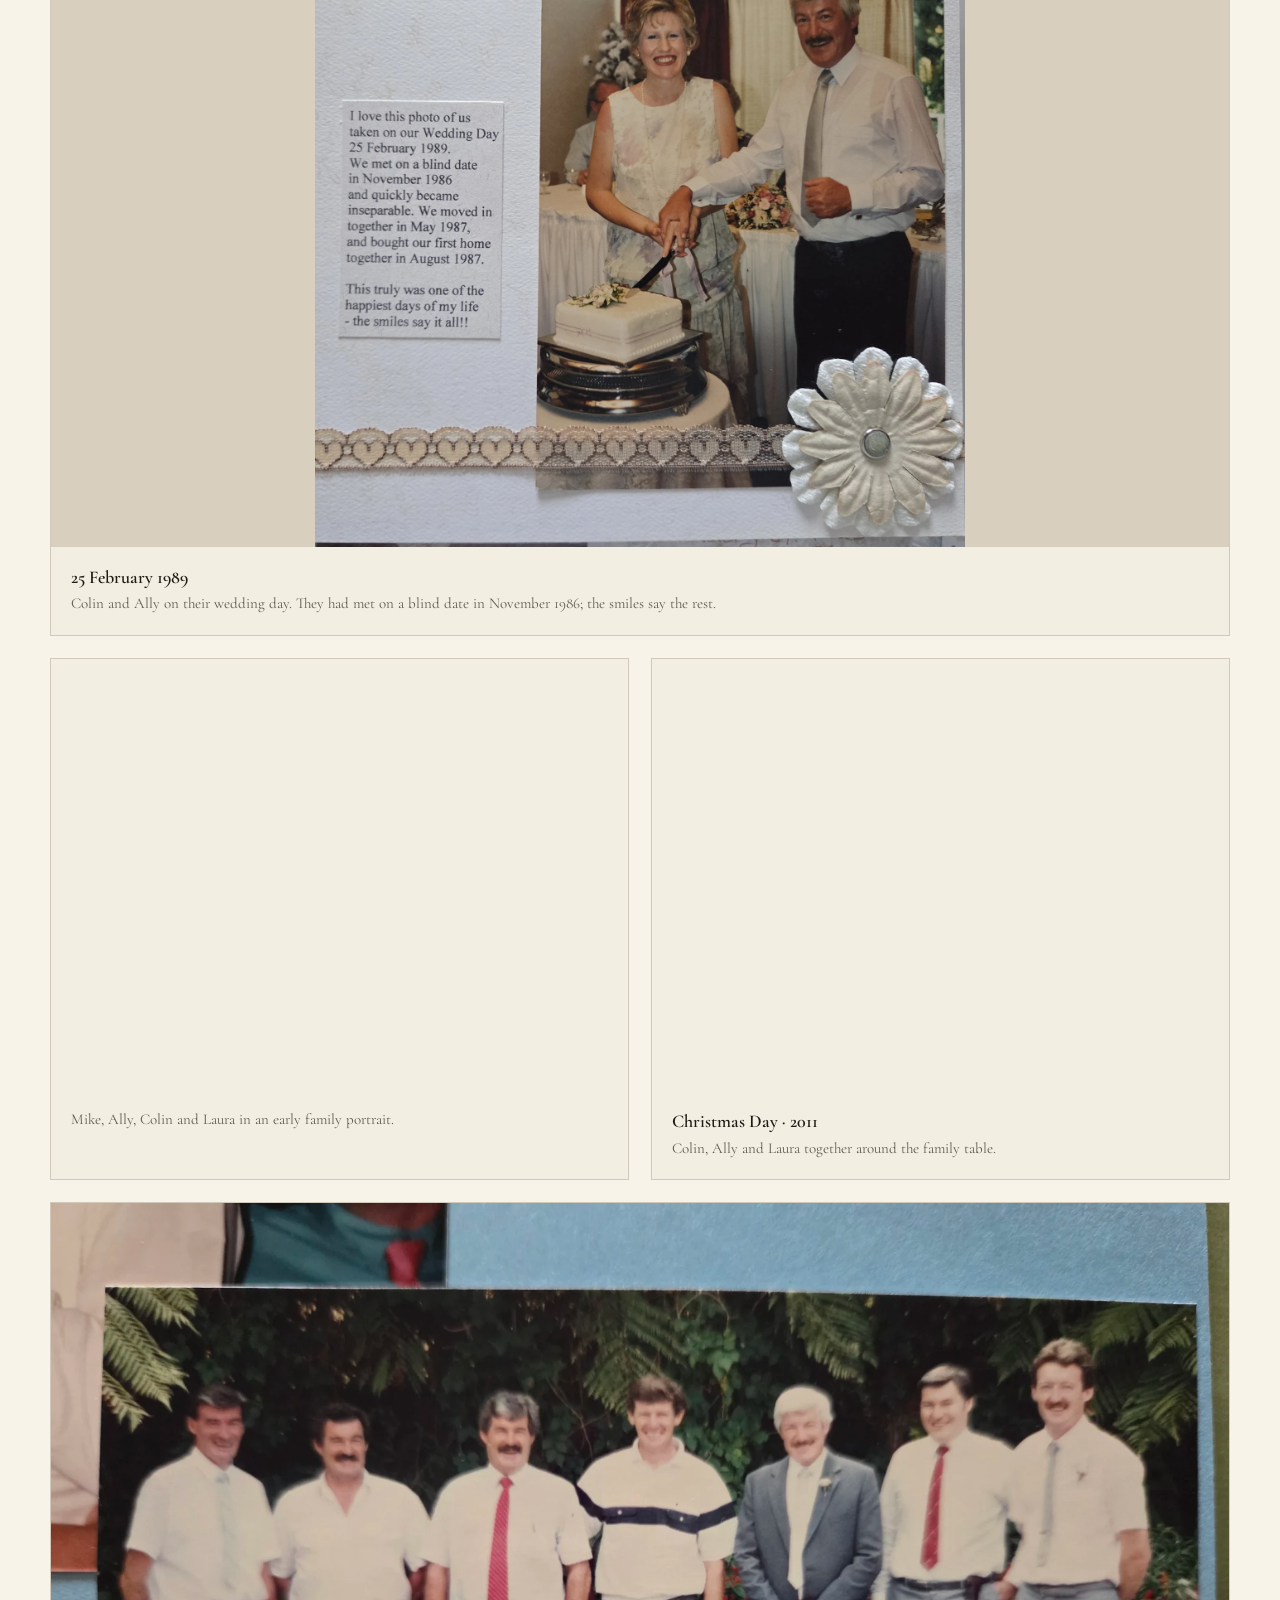
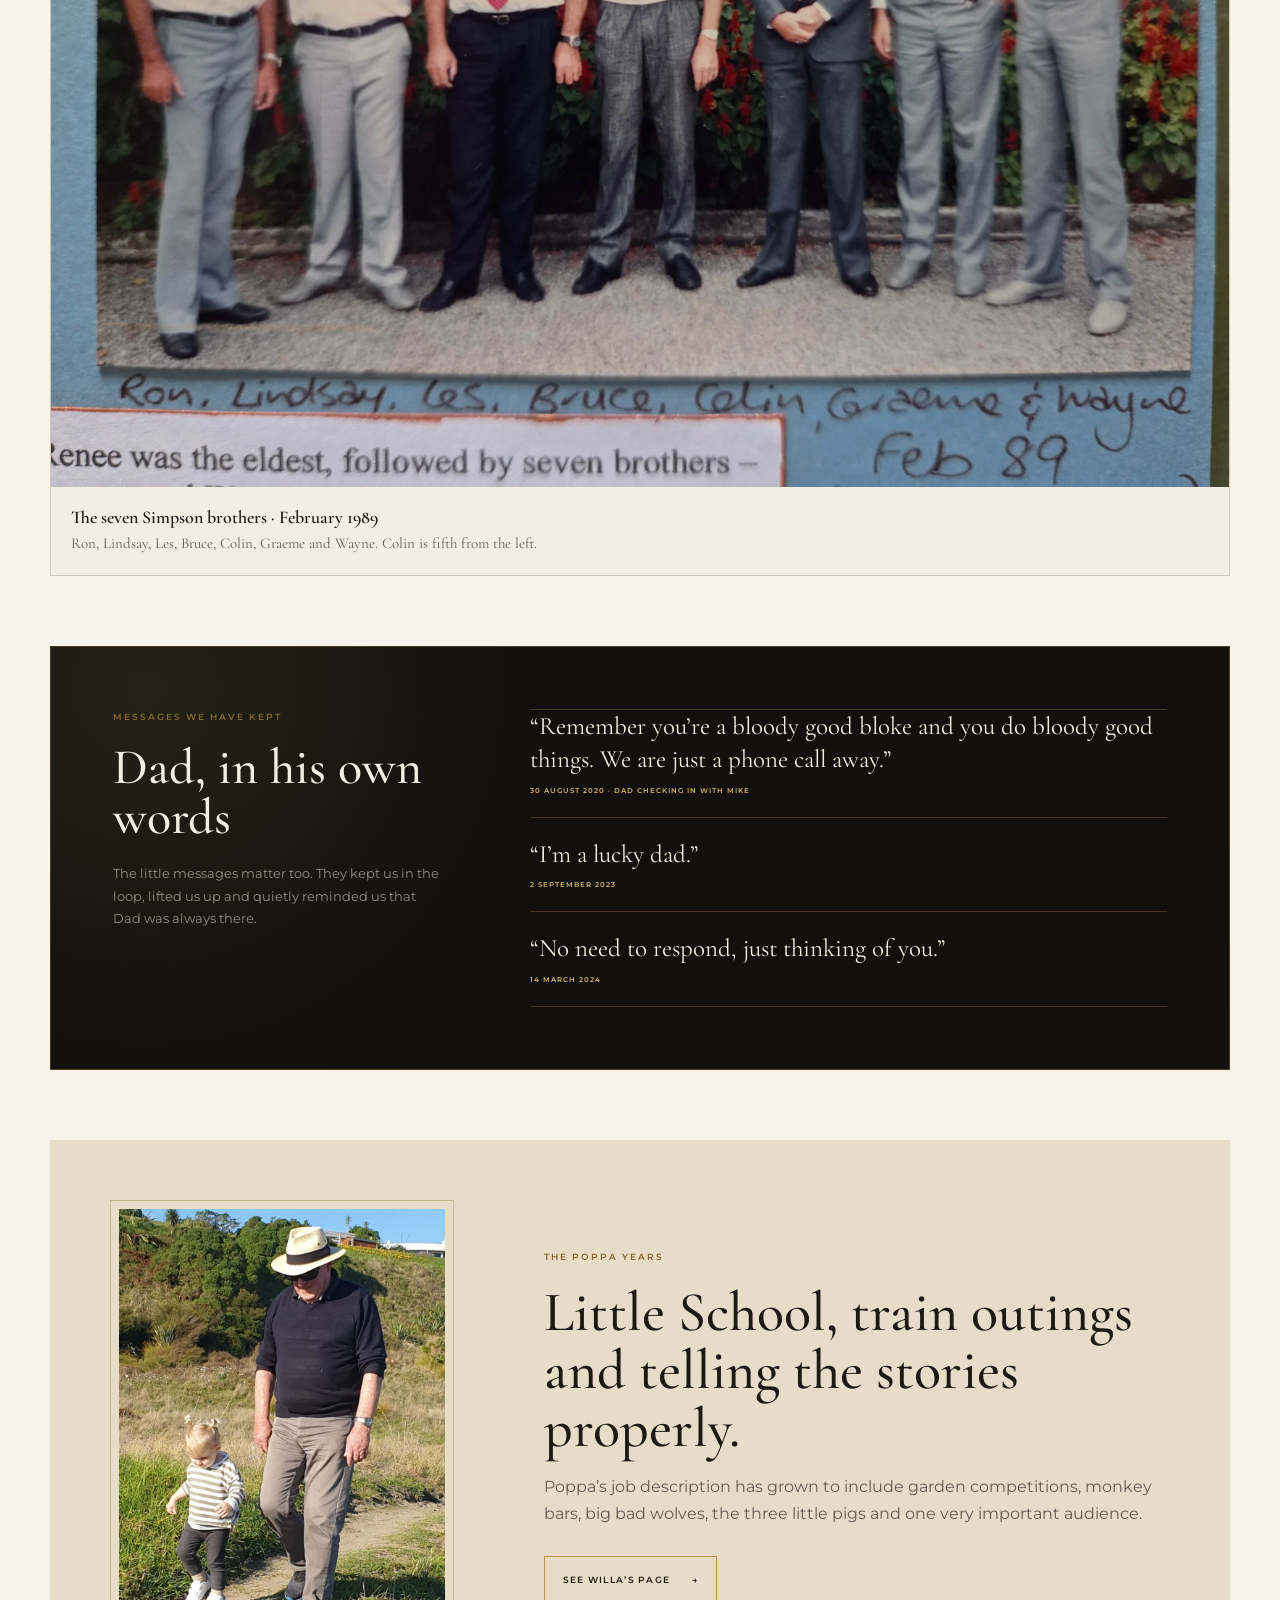
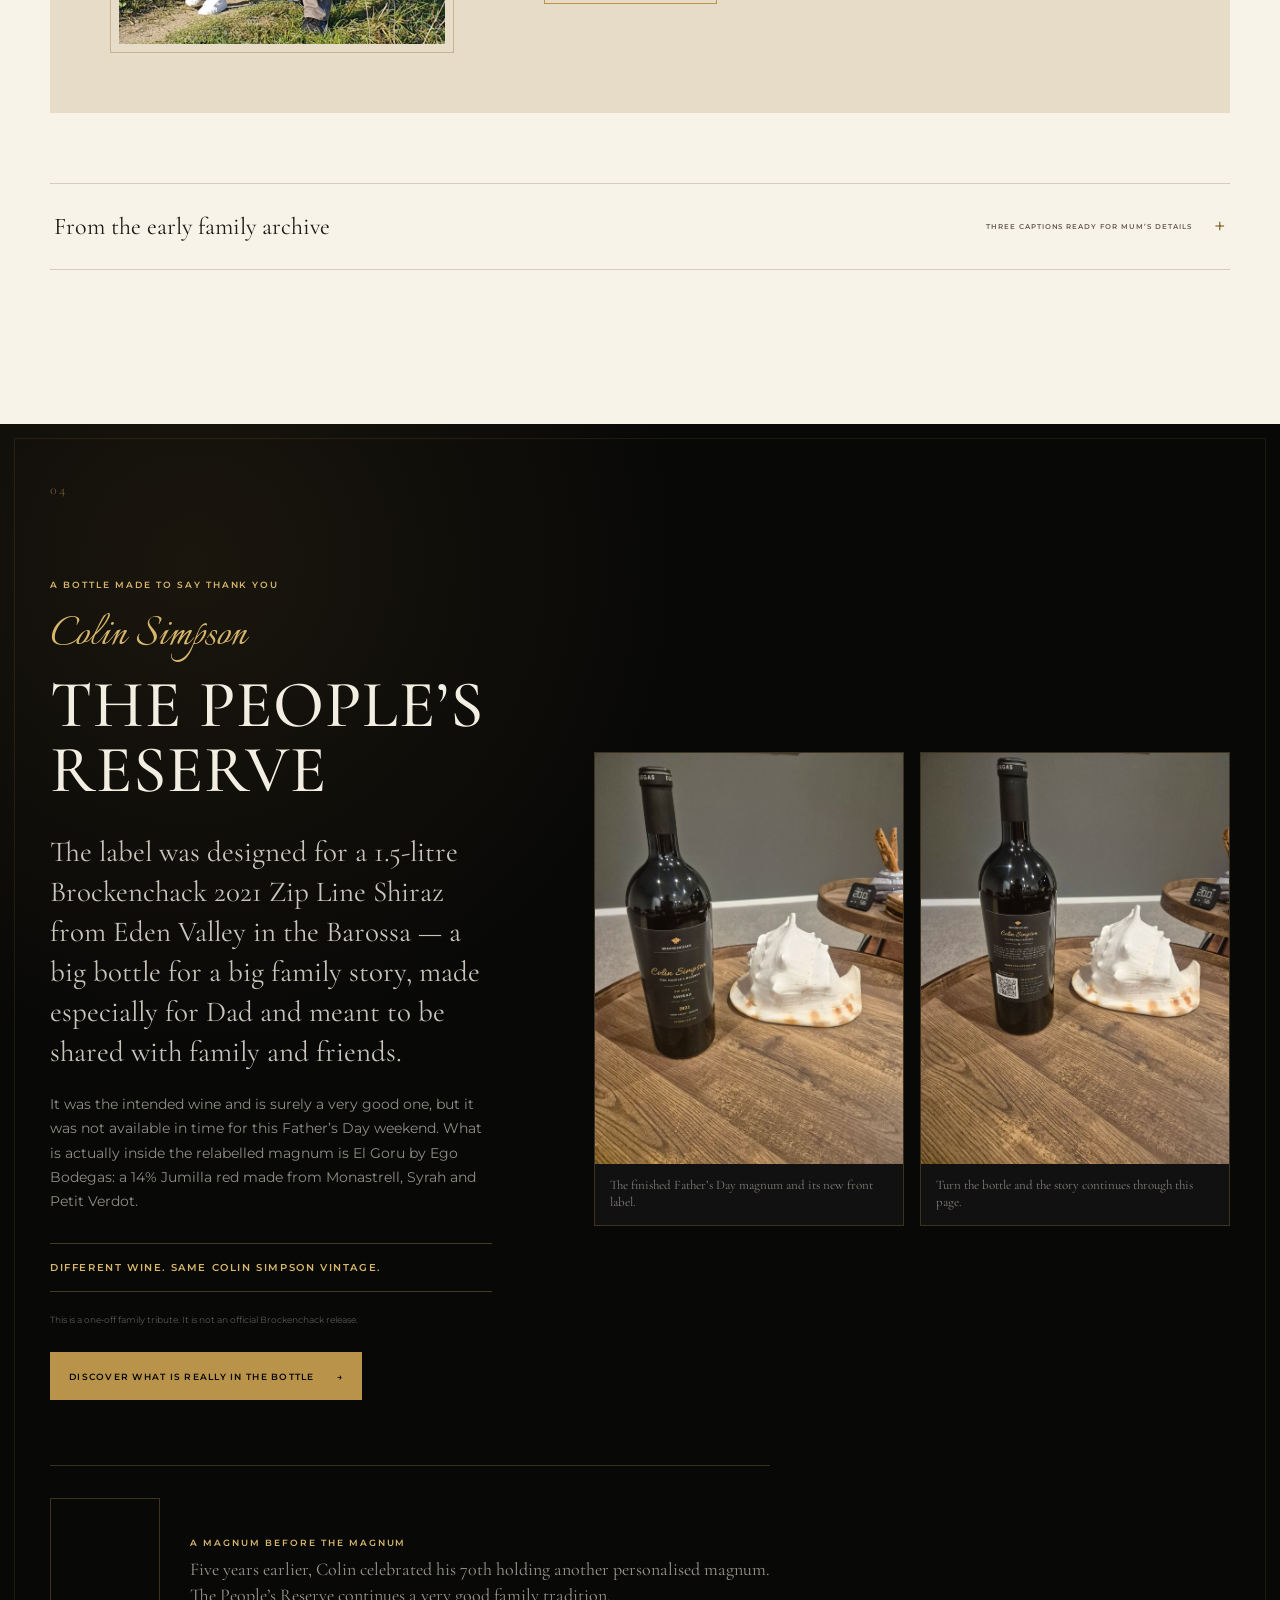
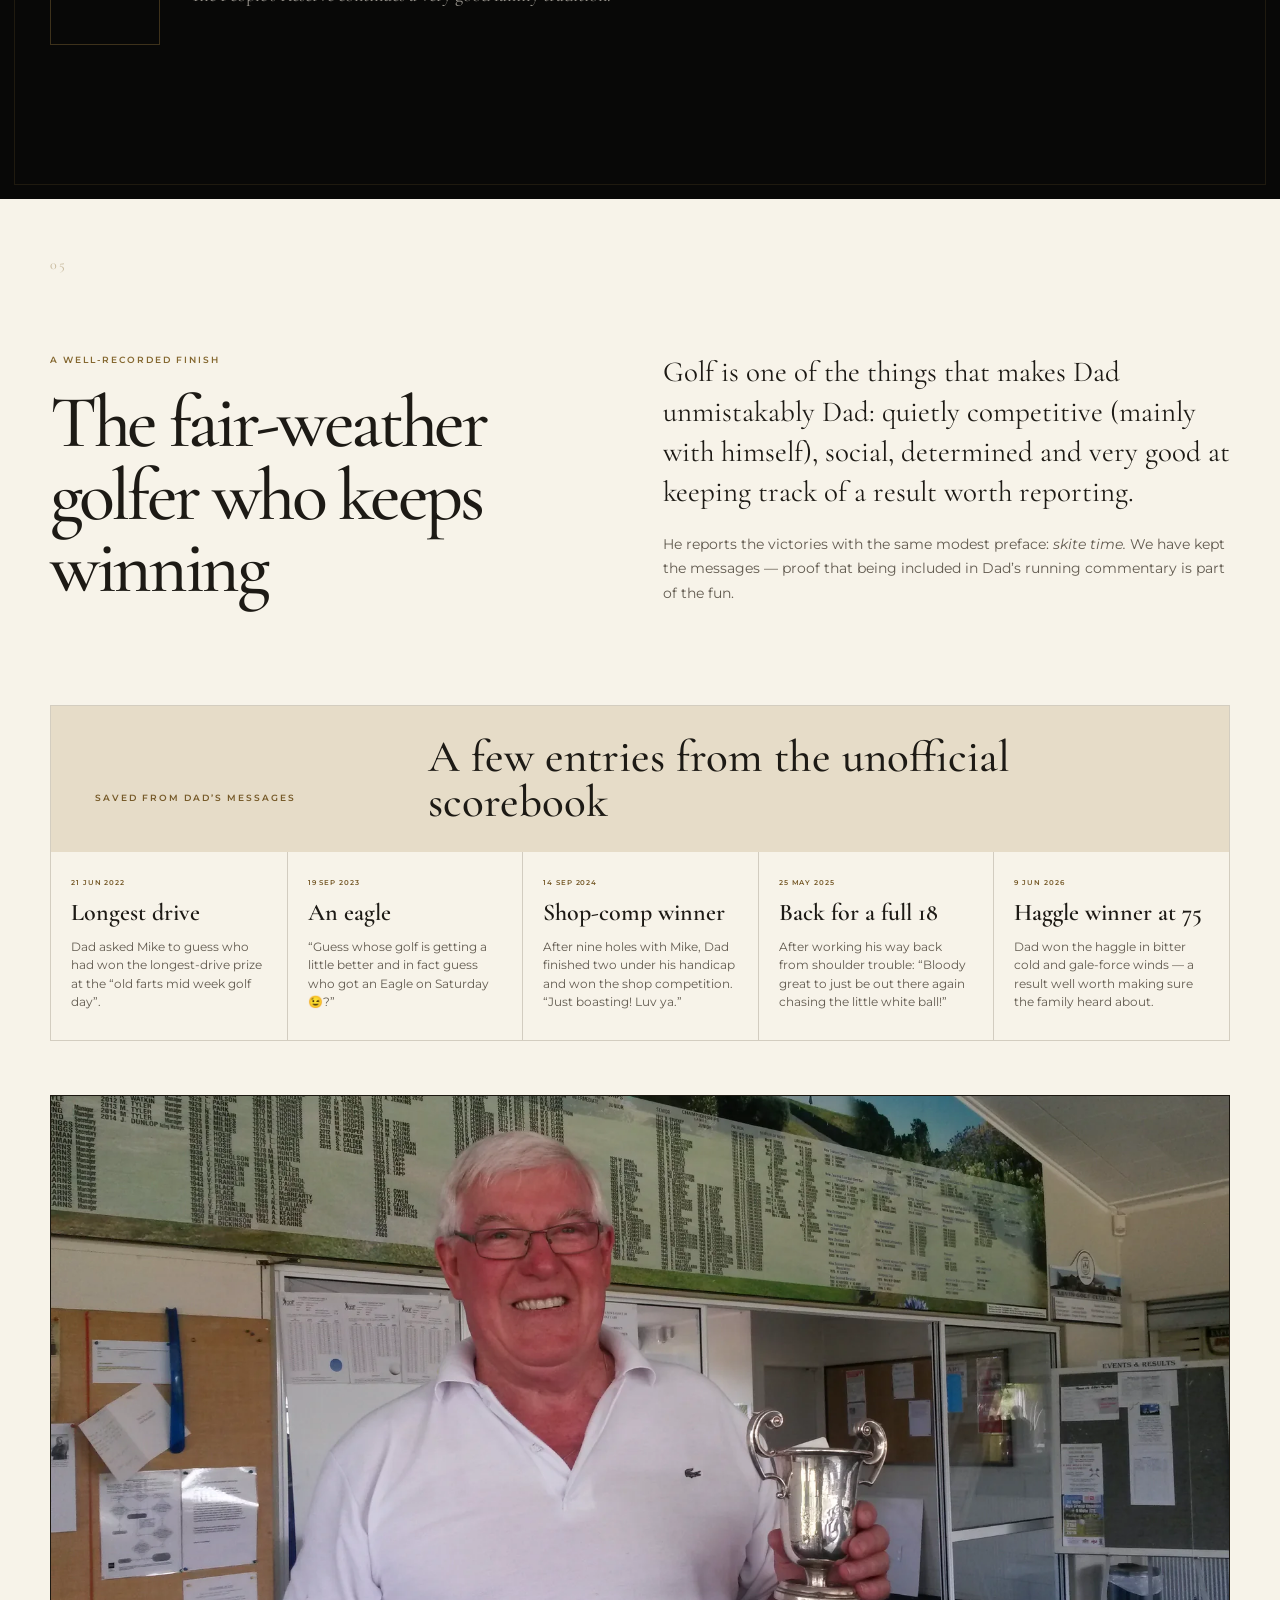
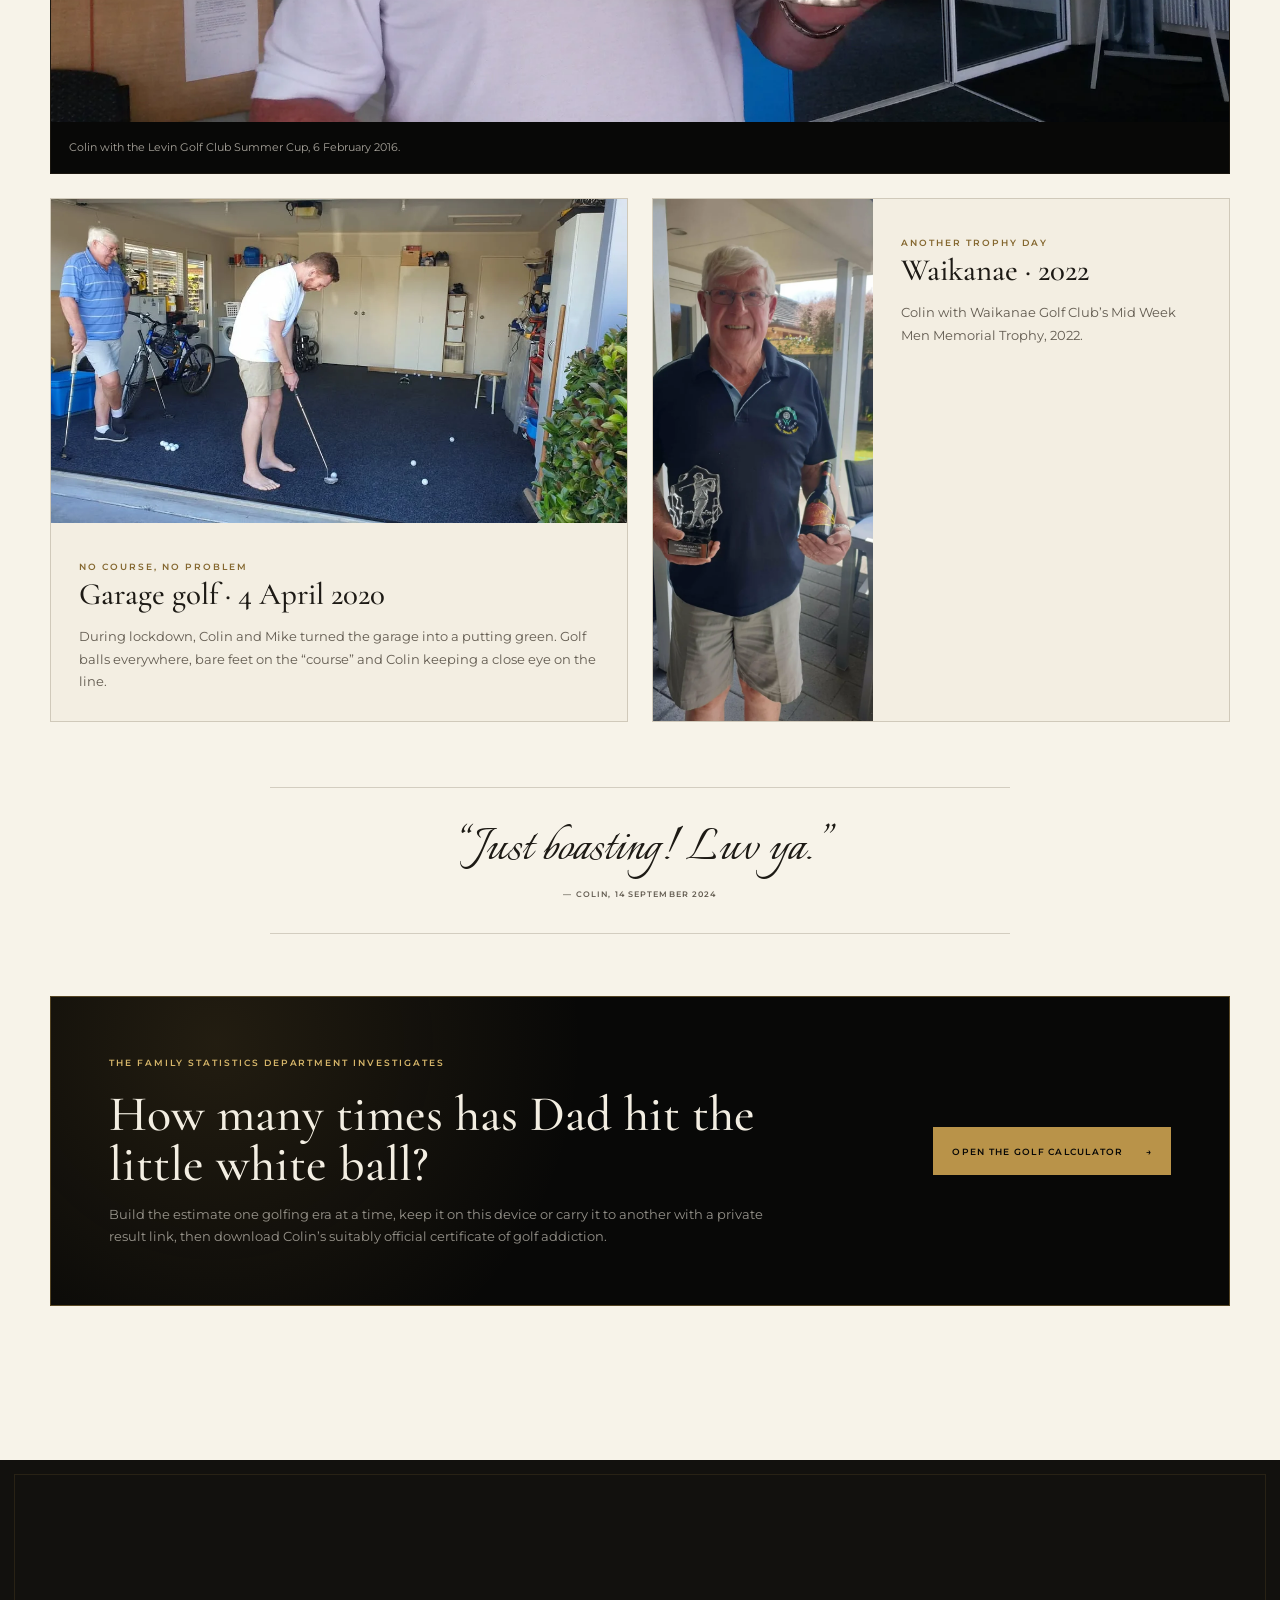
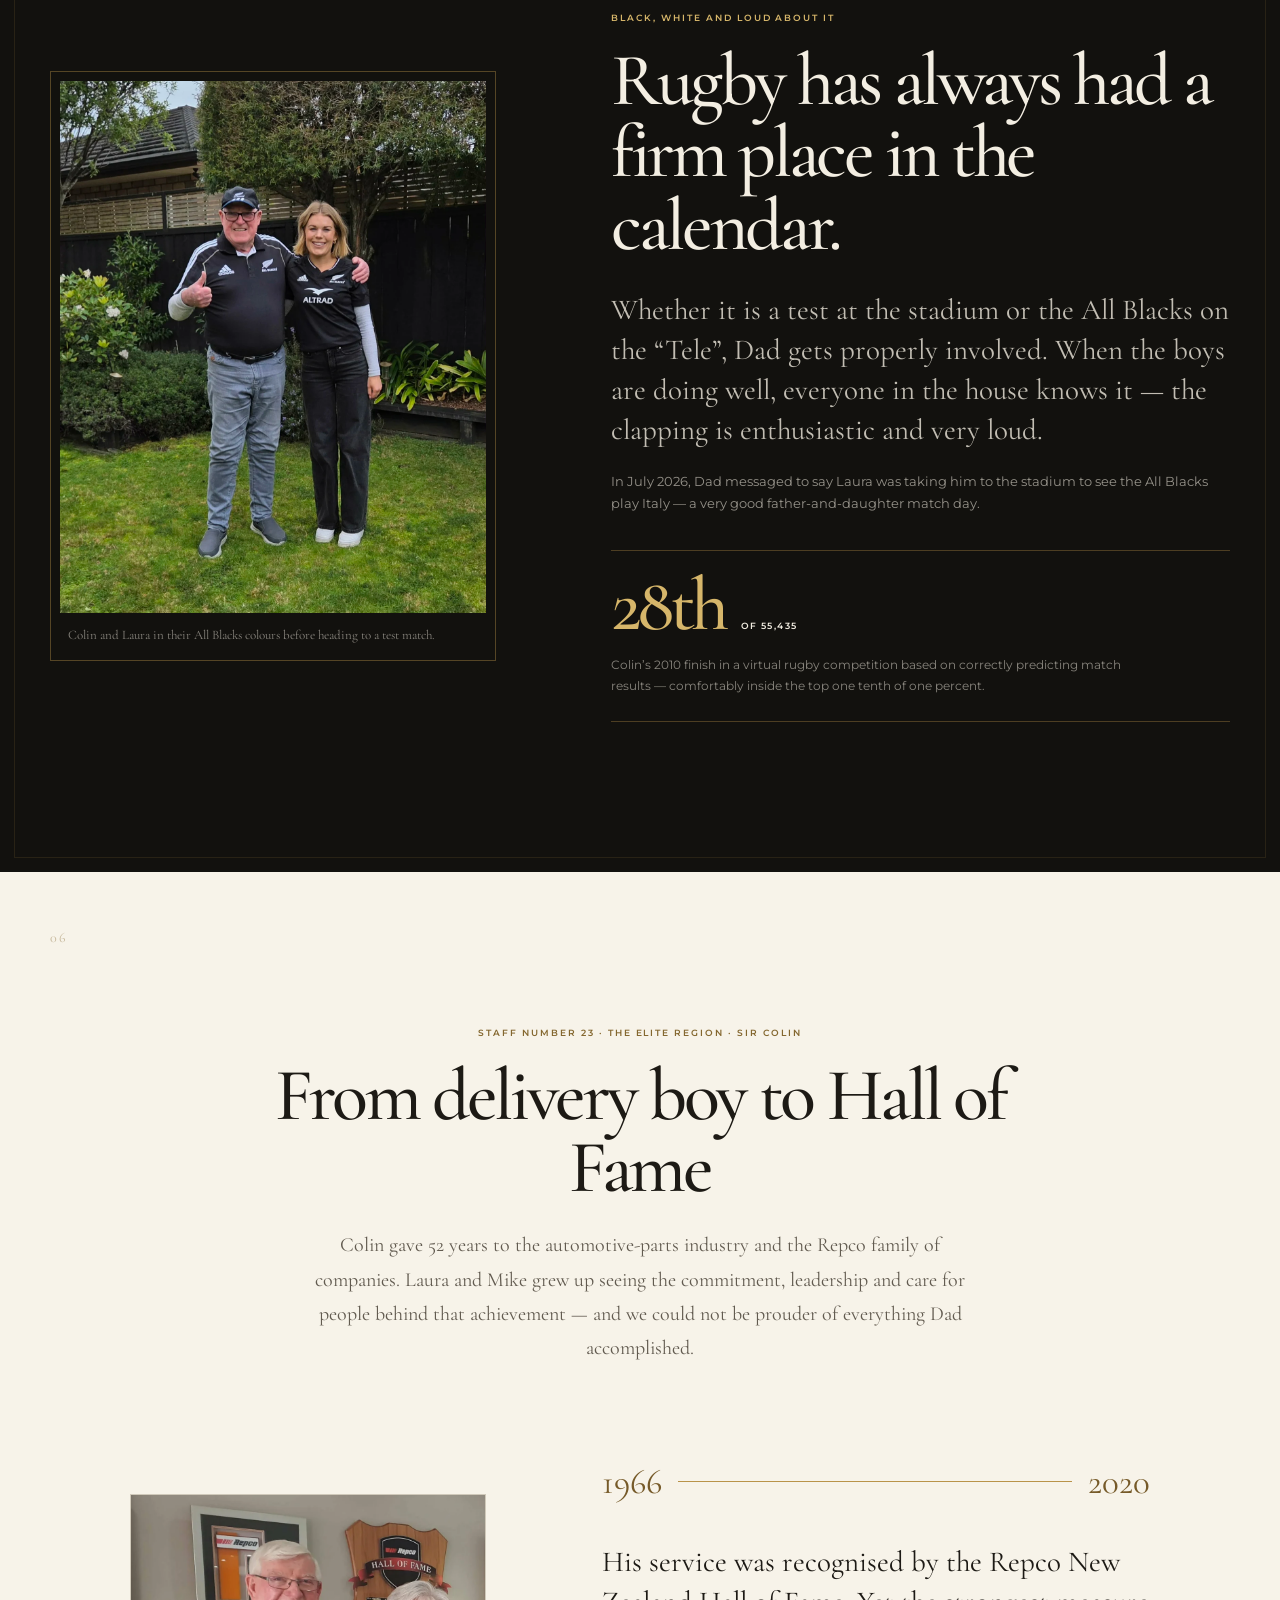
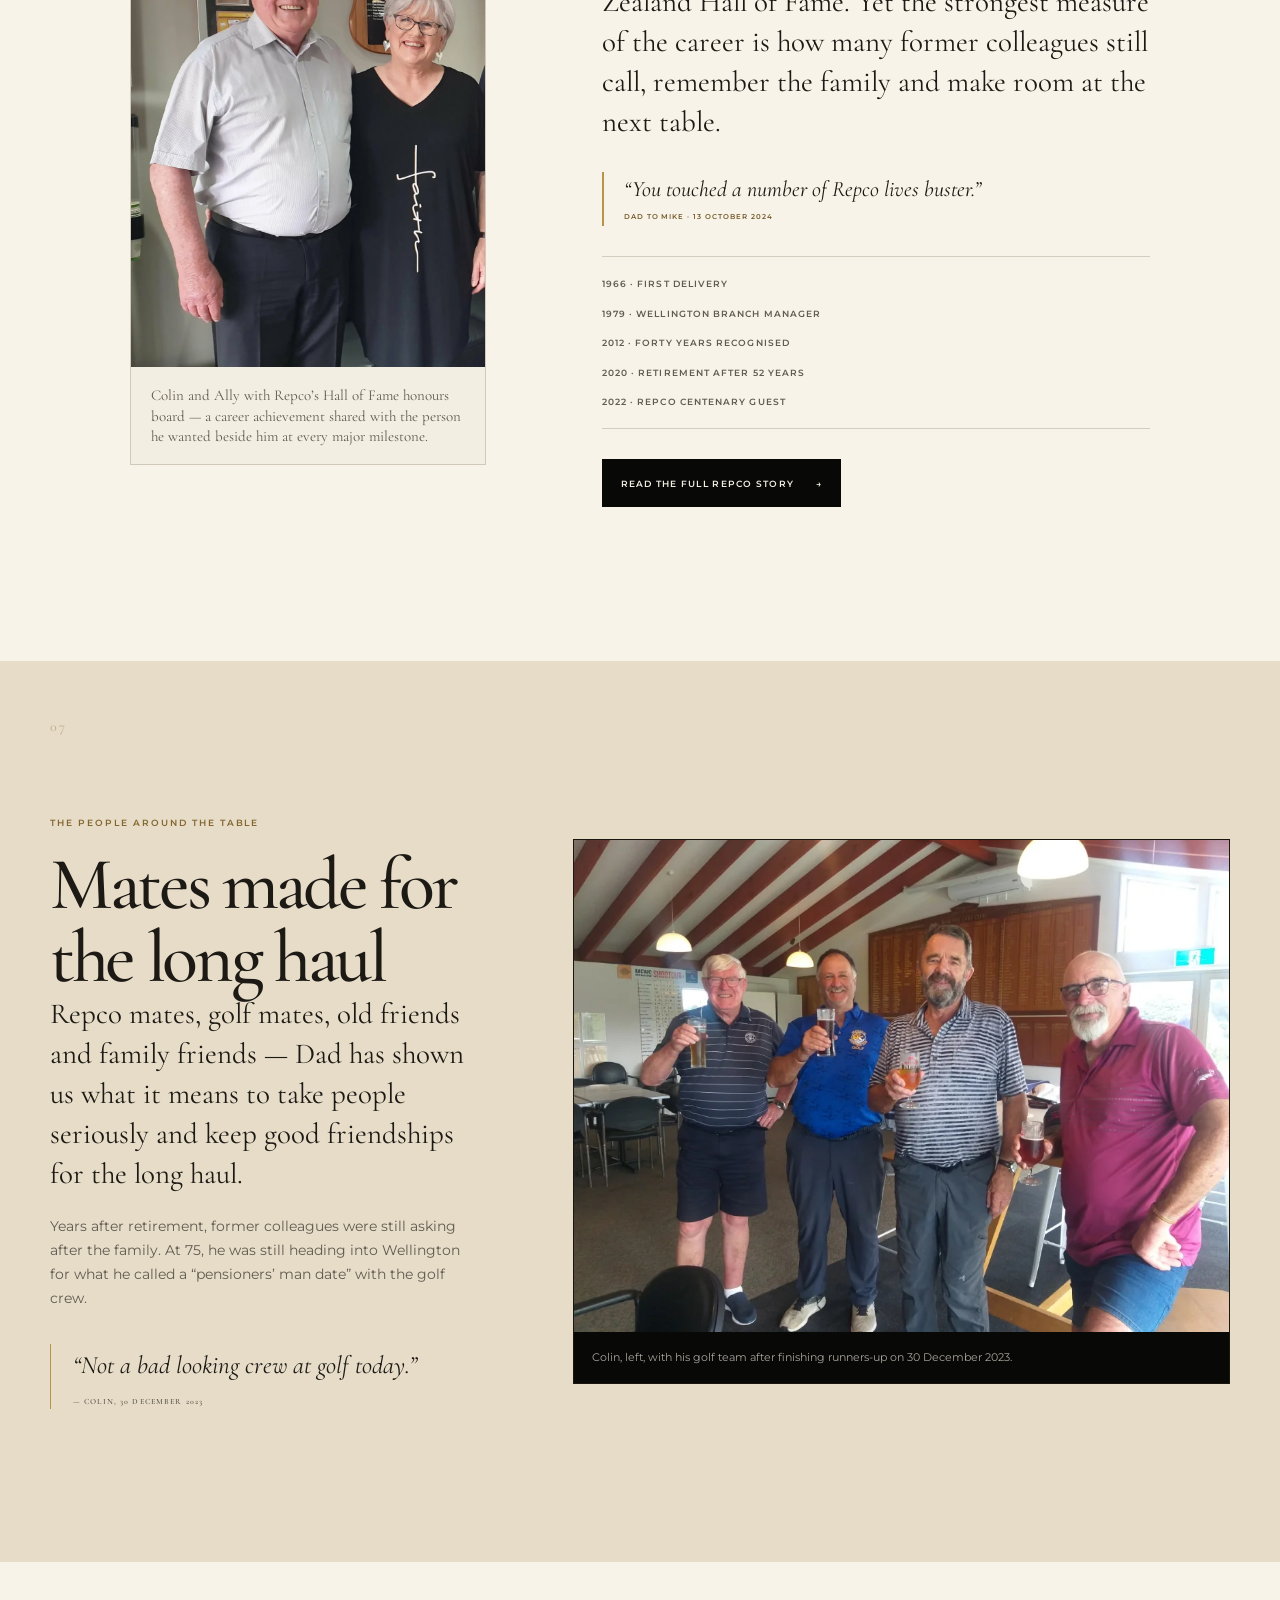
==== commit 696601a7: "Polish media wine story and golf sharing" ====
--- a/index.html
+++ b/index.html
@@ -219,15 +219,15 @@
         </header>
 
         <div class="family-gallery">
-          <figure class="photo-card photo-card-tall" data-reveal>
+          <figure class="photo-card photo-card-wide photo-card-wedding" data-reveal>
             <img src="assets/images/family-wedding-1989.webp" alt="Colin and Ally cutting their wedding cake in 1989" width="1570" height="1600" loading="lazy" decoding="async" />
             <figcaption><strong>25 February 1989</strong><span>Colin and Ally on their wedding day. They had met on a blind date in November 1986; the smiles say the rest.</span></figcaption>
           </figure>
-          <figure class="photo-card" data-reveal>
+          <figure class="photo-card photo-card-half" data-reveal>
             <img src="assets/images/family-early.webp" alt="Mike, Ally, Colin and Laura seated together in an early family portrait" width="1600" height="1228" loading="lazy" decoding="async" />
             <figcaption data-detail="earlyFamily">Mike, Ally, Colin and Laura in an early family portrait.</figcaption>
           </figure>
-          <figure class="photo-card" data-reveal>
+          <figure class="photo-card photo-card-half" data-reveal>
             <img src="assets/images/family-christmas-2011.webp" alt="Colin, Ally and Laura seated around the table on Christmas Day 2011" width="1800" height="1350" loading="lazy" decoding="async" />
             <figcaption><strong>Christmas Day · 2011</strong><span>Colin, Ally and Laura together around the family table.</span></figcaption>
           </figure>
@@ -305,6 +305,7 @@
               </p>
               <p class="wine-punchline">Different wine. Same Colin Simpson vintage.</p>
               <p class="disclosure">This is a one-off family tribute. It is not an official Brockenchack release.</p>
+              <a class="button button-gold wine-detail-link" id="wine-story-link" href="wine.html" data-story-link>Discover what is really in the bottle <span aria-hidden="true">→</span></a>
             </div>
             <div class="bottle-gallery" data-reveal>
               <figure><img src="assets/images/wine-front.webp" alt="The finished People’s Reserve magnum showing its black and gold front label" width="1350" height="1800" loading="lazy" decoding="async" /><figcaption>The finished Father’s Day magnum and its new front label.</figcaption></figure>
@@ -359,7 +360,7 @@
           <div>
             <p class="eyebrow gold">The family statistics department investigates</p>
             <h3>How many times has Dad hit the little white ball?</h3>
-            <p>Build the estimate one golfing era at a time, keep the result on this device, then download Colin’s suitably official certificate of golf addiction.</p>
+            <p>Build the estimate one golfing era at a time, keep it on this device or carry it to another with a private result link, then download Colin’s suitably official certificate of golf addiction.</p>
           </div>
           <a class="button button-gold" id="golf-calculator-link" href="golf-calculator.html" data-story-link>Open the golf calculator <span aria-hidden="true">→</span></a>
         </aside>
--- a/styles.css
+++ b/styles.css
@@ -1011,6 +1011,15 @@
   grid-column: span 12;
 }
 
+.family-gallery .photo-card-half {
+  grid-column: span 6;
+}
+
+.family-gallery .photo-card-wedding {
+  grid-column: span 12;
+  grid-row: auto;
+}
+
 .photo-card img {
   aspect-ratio: 4 / 3;
   height: auto;
@@ -1021,6 +1030,12 @@
 .photo-card-tall img {
   aspect-ratio: 4 / 5;
   height: calc(100% - 104px);
+}
+
+.photo-card-wedding img {
+  aspect-ratio: 16 / 9;
+  background: #d8cfbf;
+  object-fit: contain;
 }
 
 .photo-card-portrait img {
@@ -1245,6 +1260,159 @@
 .disclosure {
   color: rgba(243, 238, 226, 0.35);
   font-size: 9px;
+}
+
+.wine-detail-link {
+  margin-top: 16px;
+}
+
+.wine-detail-layout {
+  align-items: center;
+  display: grid;
+  gap: clamp(45px, 7vw, 90px);
+  grid-template-columns: minmax(0, 1.05fr) minmax(300px, 0.95fr);
+  margin-top: 68px;
+}
+
+.wine-detail-bottles {
+  background:
+    radial-gradient(circle at 50% 35%, rgba(185, 147, 73, 0.18), transparent 47%),
+    var(--black);
+  border: 1px solid rgba(185, 147, 73, 0.48);
+  display: grid;
+  gap: 12px;
+  grid-template-columns: repeat(2, minmax(0, 1fr));
+  padding: clamp(20px, 3vw, 38px);
+}
+
+.wine-detail-bottles figure {
+  margin: 0;
+}
+
+.wine-detail-bottles img {
+  aspect-ratio: 3 / 4;
+  height: auto;
+  object-fit: cover;
+  width: 100%;
+}
+
+.wine-detail-bottles figcaption {
+  color: rgba(243, 238, 226, 0.58);
+  font-family: var(--serif);
+  font-size: 13px;
+  line-height: 1.35;
+  padding: 12px 4px 0;
+}
+
+.wine-detail-copy h2 {
+  font-family: var(--serif);
+  font-size: clamp(40px, 5vw, 64px);
+  font-weight: 500;
+  line-height: 0.98;
+  margin: 0 0 25px;
+}
+
+.wine-detail-copy .lead {
+  color: var(--ink-soft);
+  font-family: var(--serif);
+  font-size: clamp(20px, 2.2vw, 27px);
+  line-height: 1.42;
+}
+
+.wine-facts {
+  border-bottom: 1px solid var(--line);
+  border-top: 1px solid var(--line);
+  display: grid;
+  grid-template-columns: repeat(2, minmax(0, 1fr));
+  margin: 34px 0;
+}
+
+.wine-facts div {
+  padding: 18px 12px;
+}
+
+.wine-facts div:nth-child(even) {
+  border-left: 1px solid var(--line);
+}
+
+.wine-facts div:nth-child(n + 3) {
+  border-top: 1px solid var(--line);
+}
+
+.wine-facts dt {
+  color: #806429;
+  font-size: 8px;
+  font-weight: 600;
+  letter-spacing: 0.19em;
+  margin-bottom: 7px;
+  text-transform: uppercase;
+}
+
+.wine-facts dd {
+  font-family: var(--serif);
+  font-size: 18px;
+  line-height: 1.25;
+  margin: 0;
+}
+
+.wine-source-note {
+  color: var(--ink-soft);
+  font-size: 10px;
+  margin: 16px 0 0;
+}
+
+.wine-notes-grid {
+  background: var(--line);
+  border: 1px solid var(--line);
+  display: grid;
+  gap: 1px;
+  grid-template-columns: repeat(3, minmax(0, 1fr));
+  margin-top: 78px;
+}
+
+.wine-notes-grid article {
+  background: var(--paper);
+  min-height: 280px;
+  padding: clamp(28px, 4vw, 45px);
+}
+
+.wine-notes-grid article > span {
+  color: var(--gold);
+  display: block;
+  font-family: var(--serif);
+  font-size: 30px;
+  margin-bottom: 28px;
+}
+
+.wine-notes-grid h3 {
+  font-family: var(--serif);
+  font-size: 29px;
+  font-weight: 500;
+  margin: 0 0 14px;
+}
+
+.wine-notes-grid p {
+  color: var(--ink-soft);
+  font-size: 13px;
+  line-height: 1.75;
+  margin: 0;
+}
+
+.wine-making-note {
+  background: var(--black);
+  border: 1px solid rgba(185, 147, 73, 0.34);
+  color: var(--ivory);
+  margin: 48px auto 0;
+  max-width: 920px;
+  padding: clamp(34px, 6vw, 64px);
+  text-align: center;
+}
+
+.wine-making-note > p:last-child {
+  font-family: var(--serif);
+  font-size: clamp(19px, 2.5vw, 28px);
+  line-height: 1.5;
+  margin: 0;
 }
 
 .bottle-gallery {
@@ -2201,6 +2369,83 @@
   max-width: 620px;
 }
 
+.result-actions {
+  align-items: stretch;
+  display: flex;
+  flex-wrap: wrap;
+  gap: 12px;
+  justify-content: center;
+}
+
+.button-result-share {
+  background: transparent;
+  border: 1px solid rgba(211, 179, 102, 0.65);
+  color: var(--ivory);
+}
+
+.button-result-share:hover,
+.button-result-share:focus-visible {
+  background: rgba(211, 179, 102, 0.12);
+  border-color: var(--gold-bright);
+}
+
+.result-share-note {
+  color: rgba(243, 238, 226, 0.48);
+  font-size: 9px;
+  line-height: 1.6;
+  margin: 18px auto 0;
+  max-width: 570px;
+}
+
+.share-link-fallback {
+  margin: 22px auto 0;
+  max-width: 680px;
+  text-align: left;
+}
+
+.share-link-fallback[hidden] {
+  display: none;
+}
+
+.share-link-fallback label {
+  color: var(--gold-bright);
+  display: block;
+  font-size: 8px;
+  letter-spacing: 0.18em;
+  margin-bottom: 8px;
+  text-transform: uppercase;
+}
+
+.share-link-fallback > div {
+  display: flex;
+  gap: 8px;
+}
+
+.share-link-fallback input {
+  background: rgba(255, 255, 255, 0.06);
+  border: 1px solid rgba(211, 179, 102, 0.36);
+  color: var(--ivory);
+  flex: 1 1 auto;
+  font-family: var(--sans);
+  font-size: 11px;
+  min-width: 0;
+  padding: 12px 14px;
+}
+
+.share-link-fallback .button {
+  flex: 0 0 auto;
+  min-height: 43px;
+  padding-block: 10px;
+}
+
+.share-status {
+  color: var(--gold-bright);
+  font-family: var(--serif);
+  font-size: 15px;
+  margin: 14px 0 0;
+  min-height: 1.4em;
+}
+
 .calculator-result small {
   color: rgba(243, 238, 226, 0.34);
   display: block;
@@ -2489,6 +2734,7 @@
   .opening,
   .split-heading,
   .wine-grid,
+  .wine-detail-layout,
   .rugby-grid,
   .repco-feature,
   .mates-grid,
@@ -2542,6 +2788,14 @@
     grid-row: auto;
   }
 
+  .family-gallery .photo-card-half {
+    grid-column: auto;
+  }
+
+  .family-gallery .photo-card-wedding {
+    grid-column: 1 / -1;
+  }
+
   .photo-card-tall img {
     aspect-ratio: 4 / 3;
     height: auto;
@@ -2558,6 +2812,24 @@
 
   .story-pair {
     grid-template-columns: 1fr;
+  }
+
+  .wine-detail-layout {
+    margin-top: 52px;
+  }
+
+  .wine-detail-bottles {
+    margin-inline: auto;
+    max-width: 660px;
+    width: 100%;
+  }
+
+  .wine-notes-grid {
+    grid-template-columns: 1fr;
+  }
+
+  .wine-notes-grid article {
+    min-height: auto;
   }
 
   .travel-card,
@@ -2862,6 +3134,27 @@
 
   .calculator-result .button {
     width: 100%;
+  }
+
+  .result-actions,
+  .share-link-fallback > div {
+    flex-direction: column;
+  }
+
+  .share-link-fallback .button {
+    width: 100%;
+  }
+
+  .wine-facts {
+    grid-template-columns: 1fr;
+  }
+
+  .wine-facts div:nth-child(even) {
+    border-left: 0;
+  }
+
+  .wine-facts div + div {
+    border-top: 1px solid var(--line);
   }
 
   .dialog-actions {
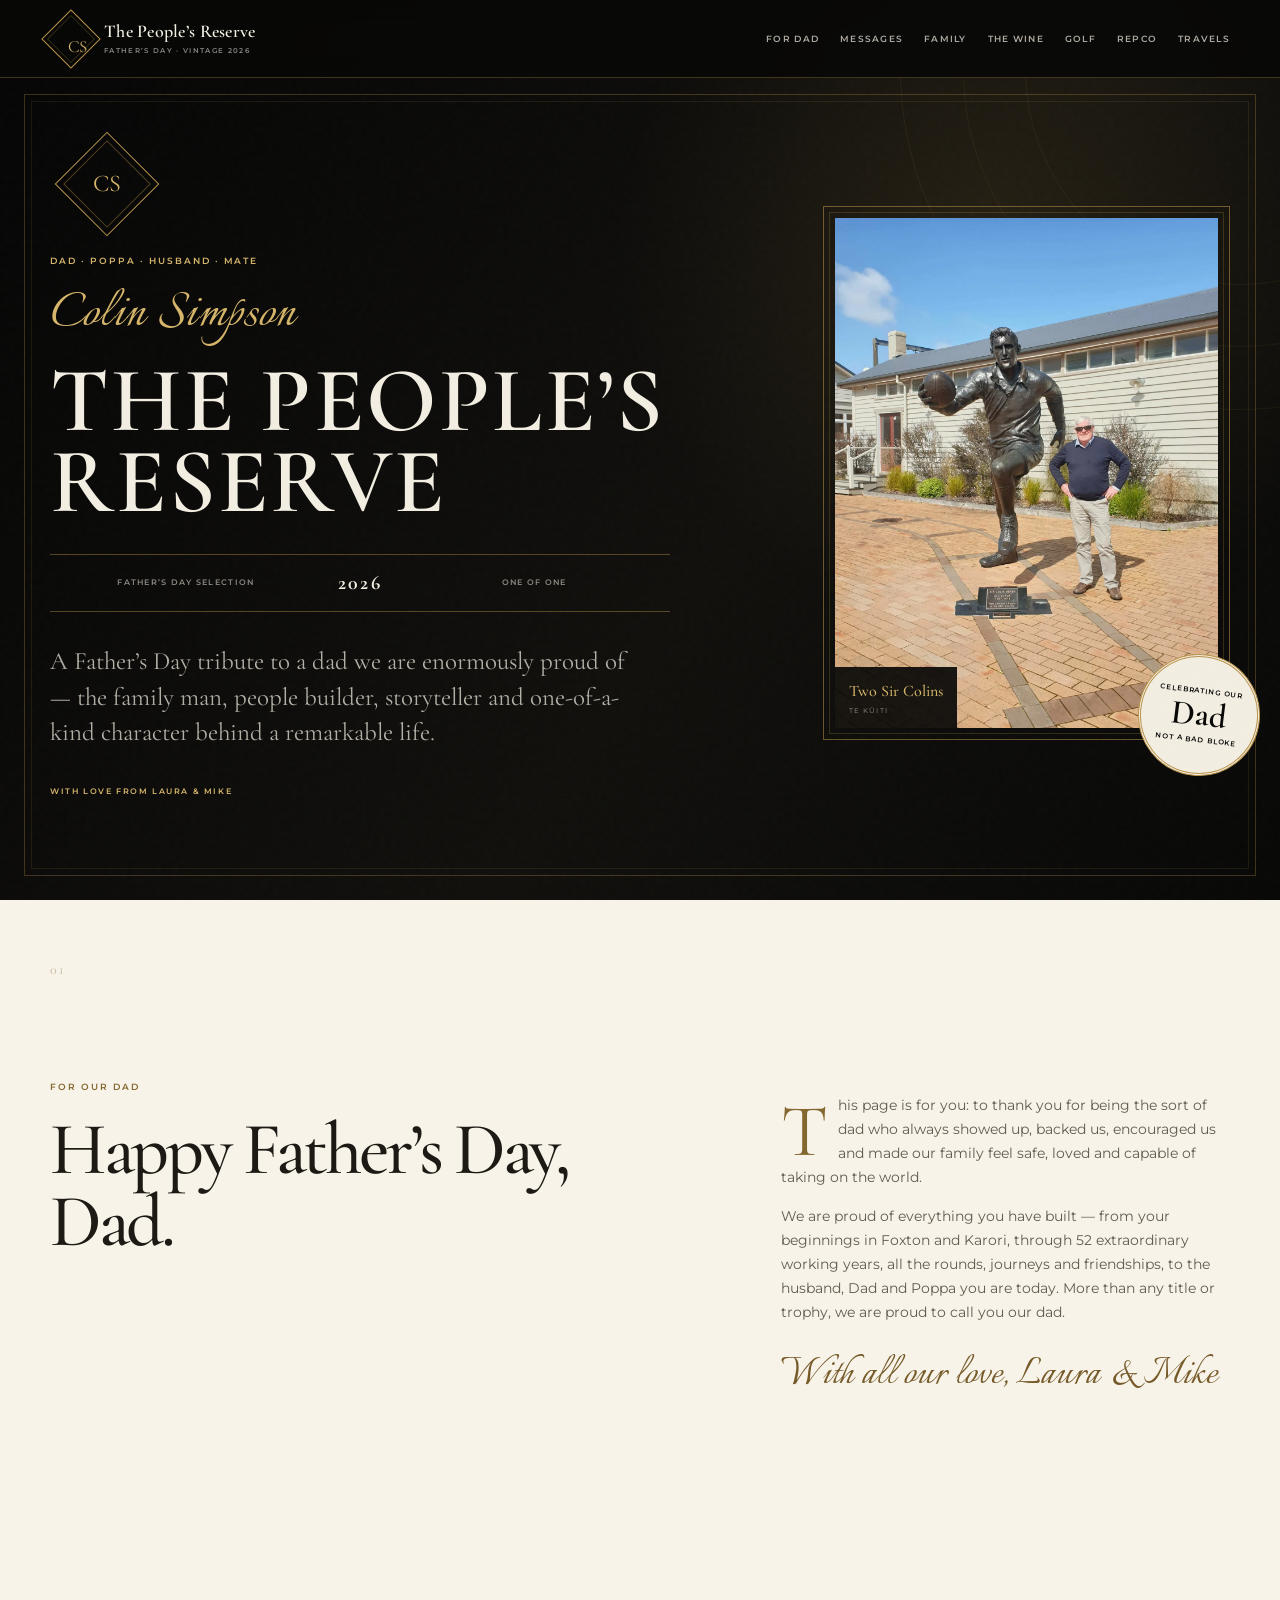
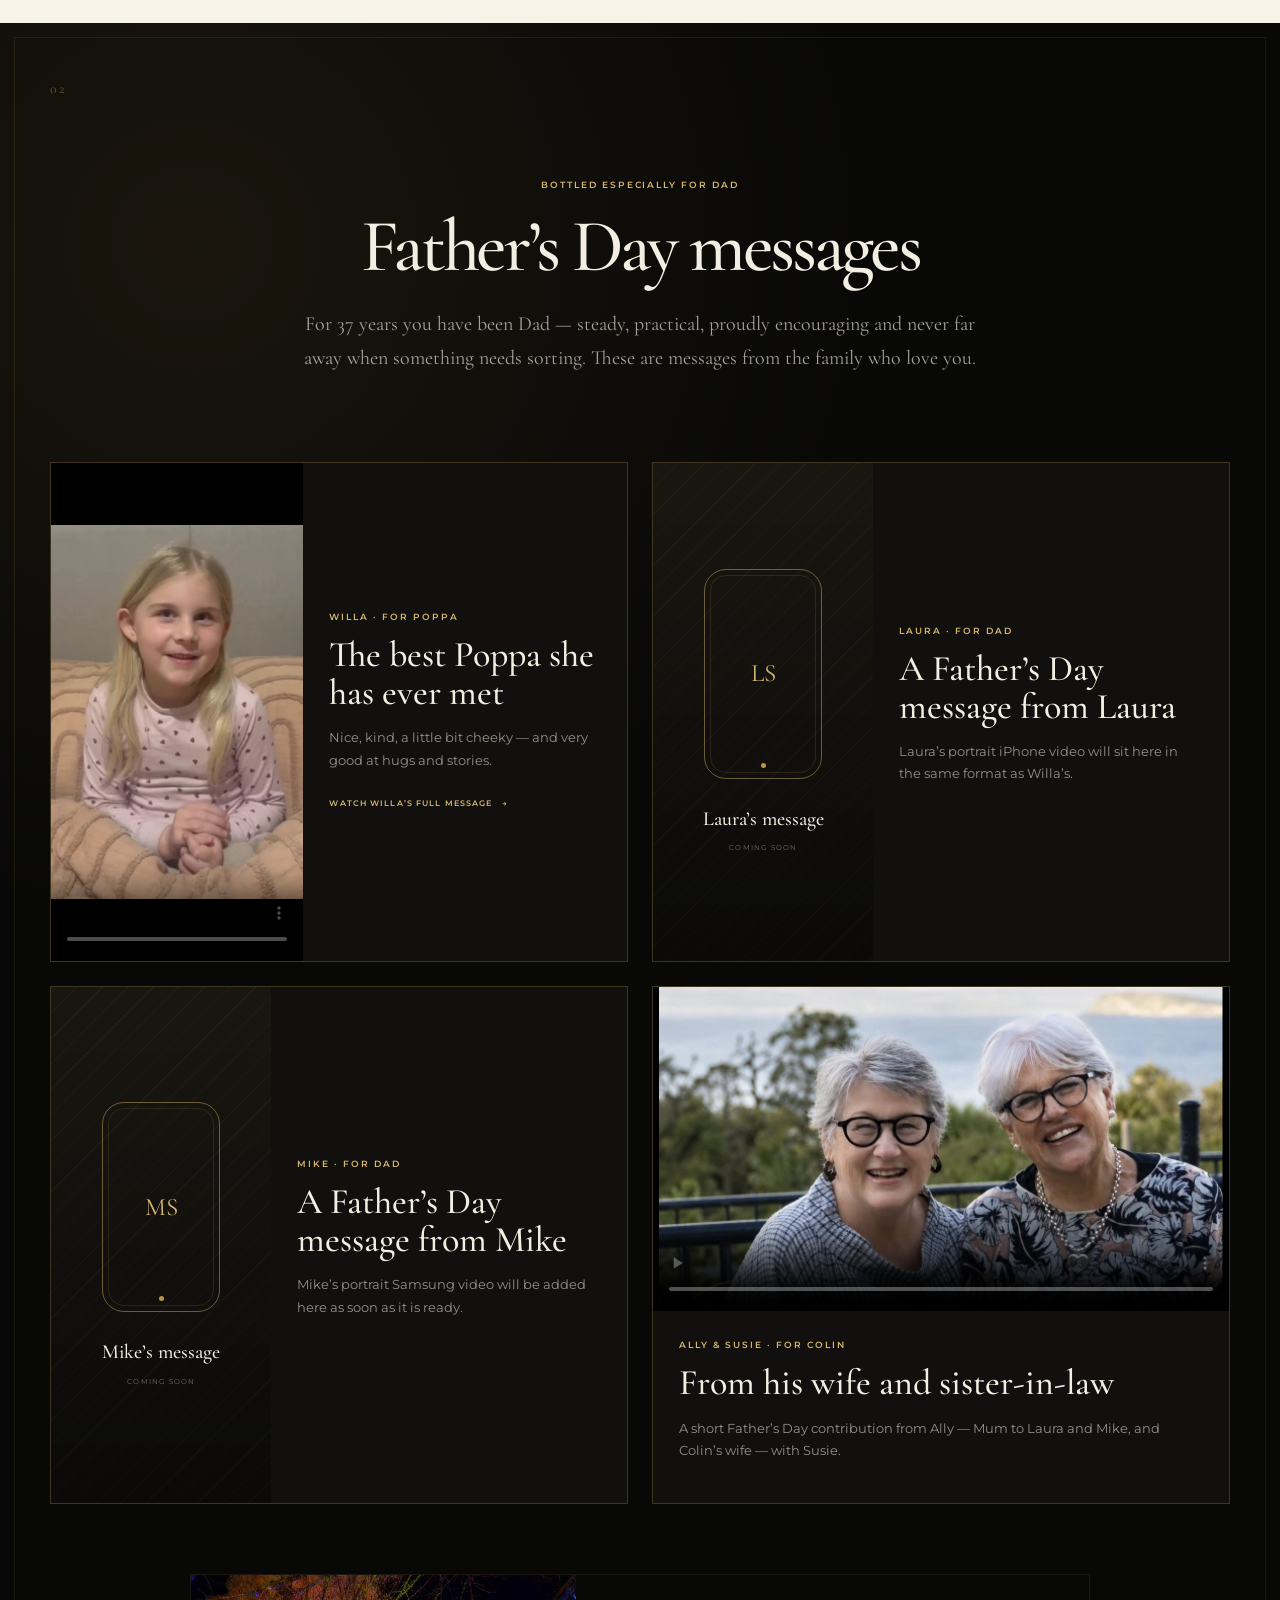
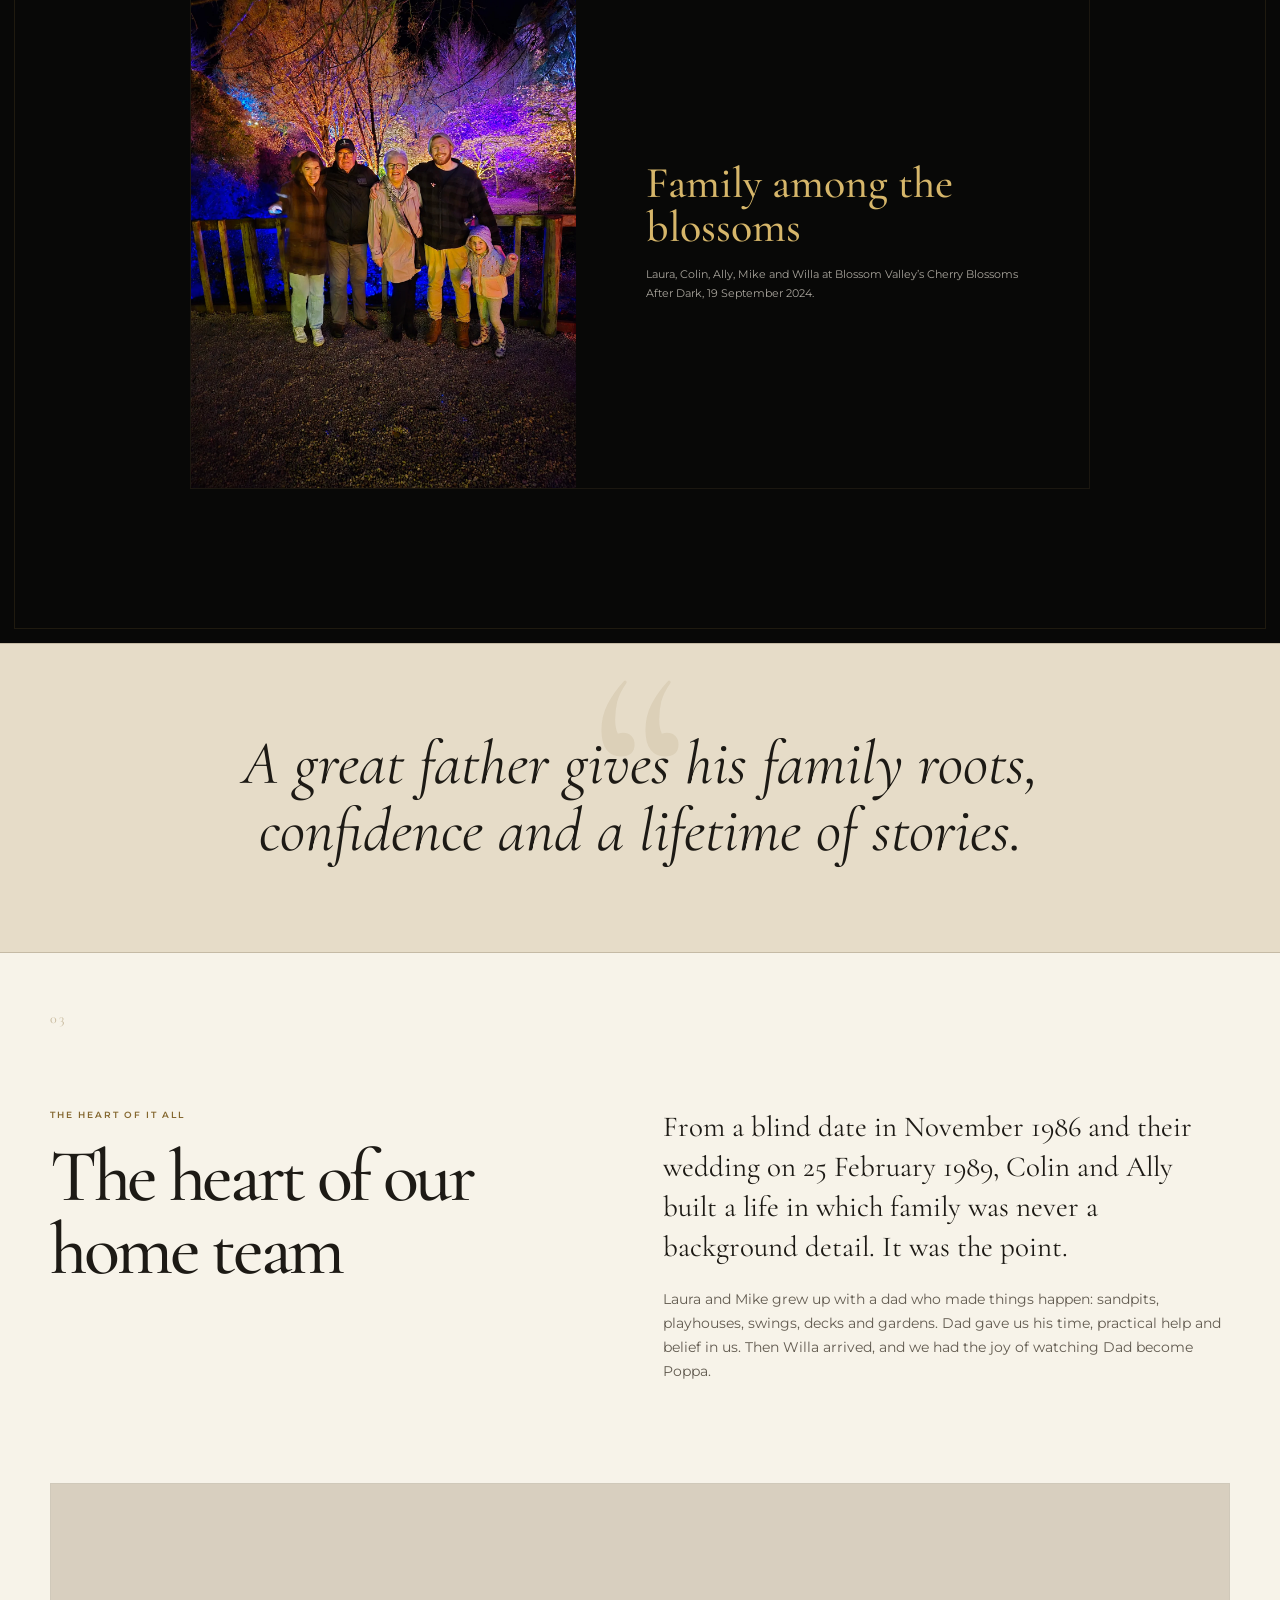
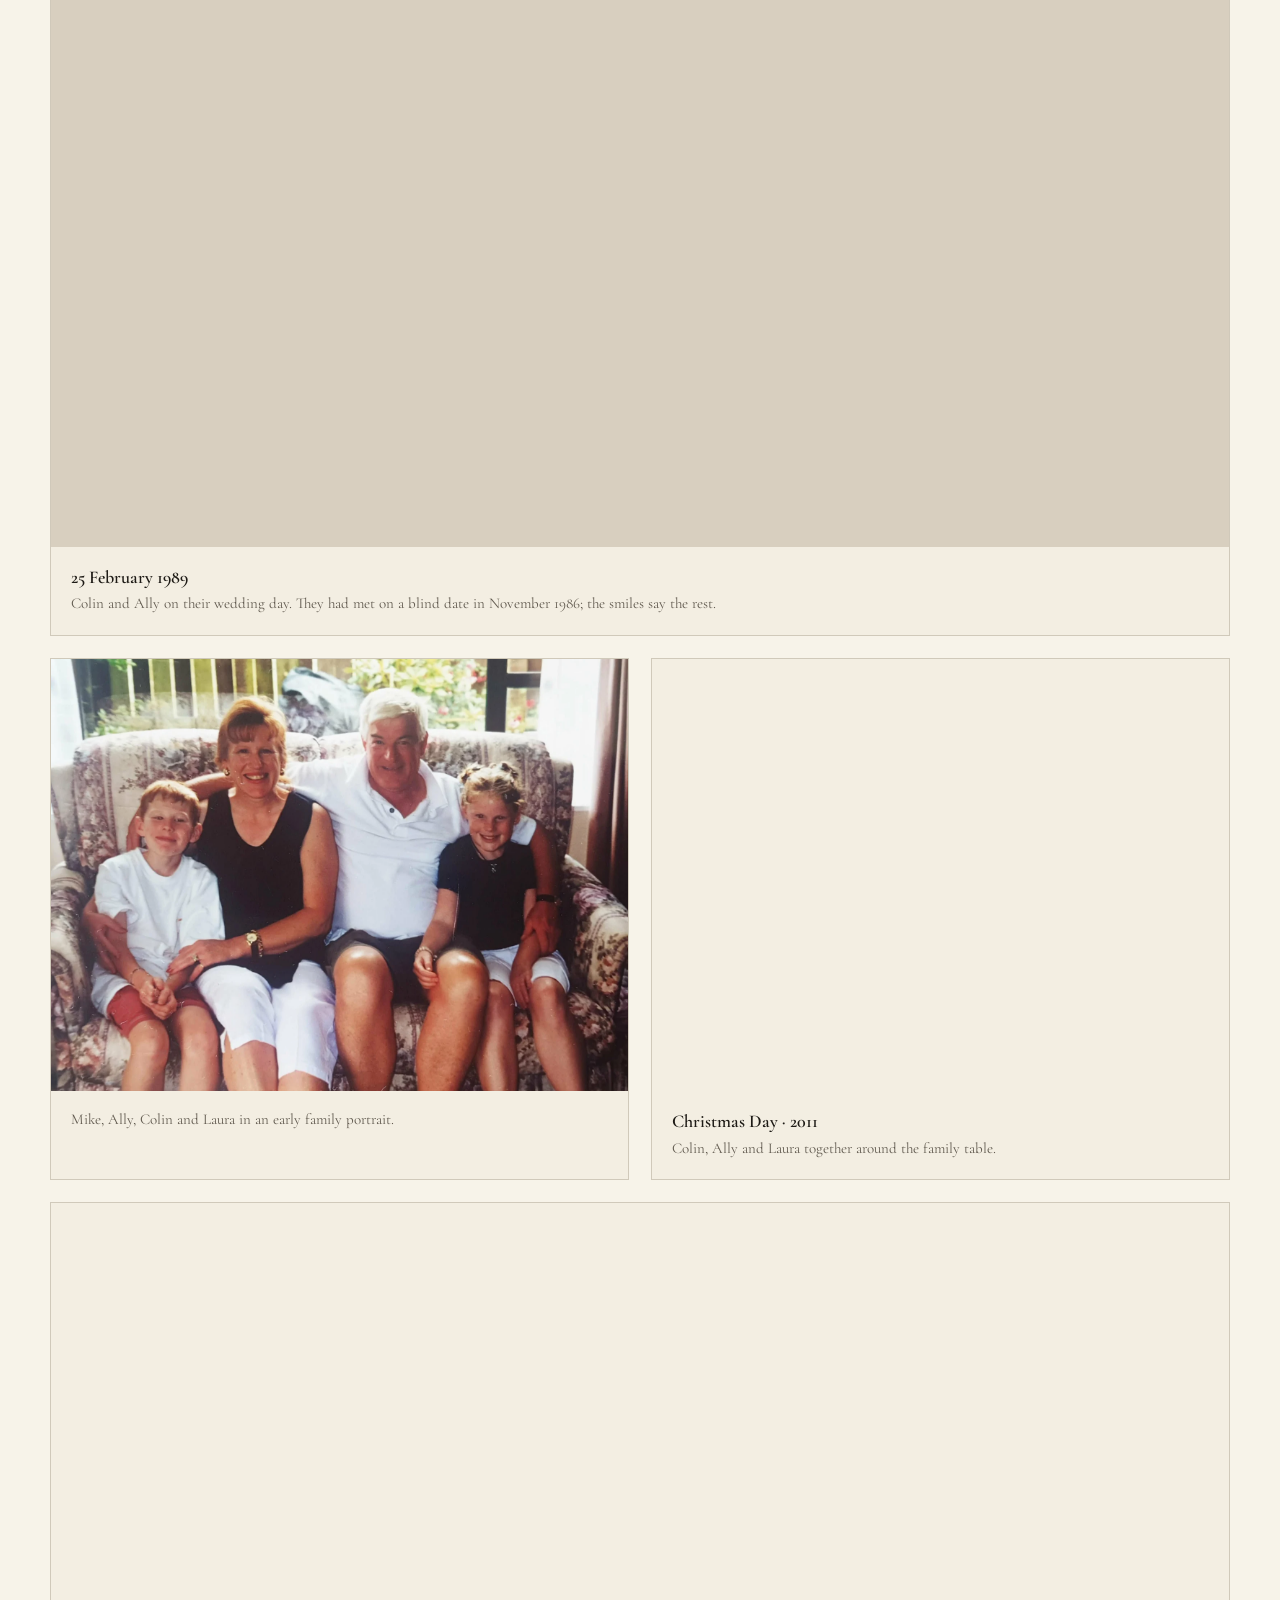
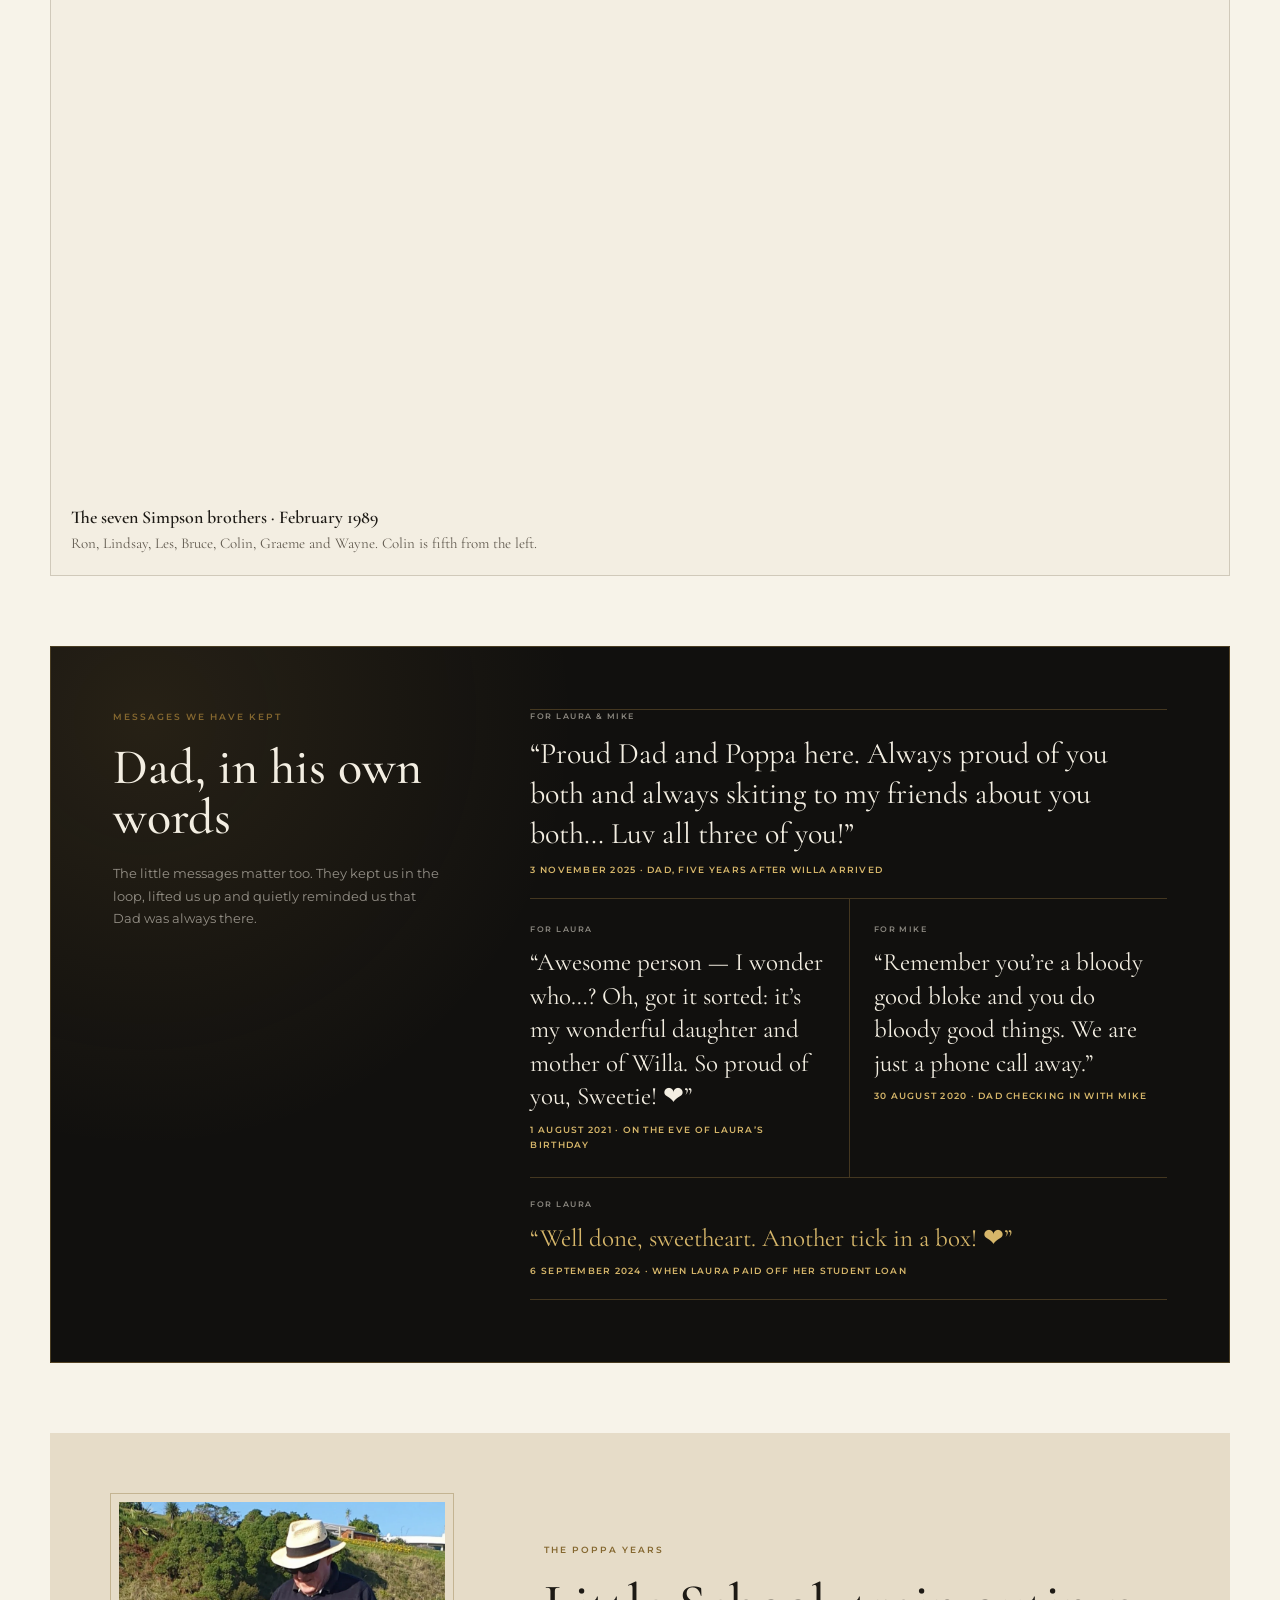
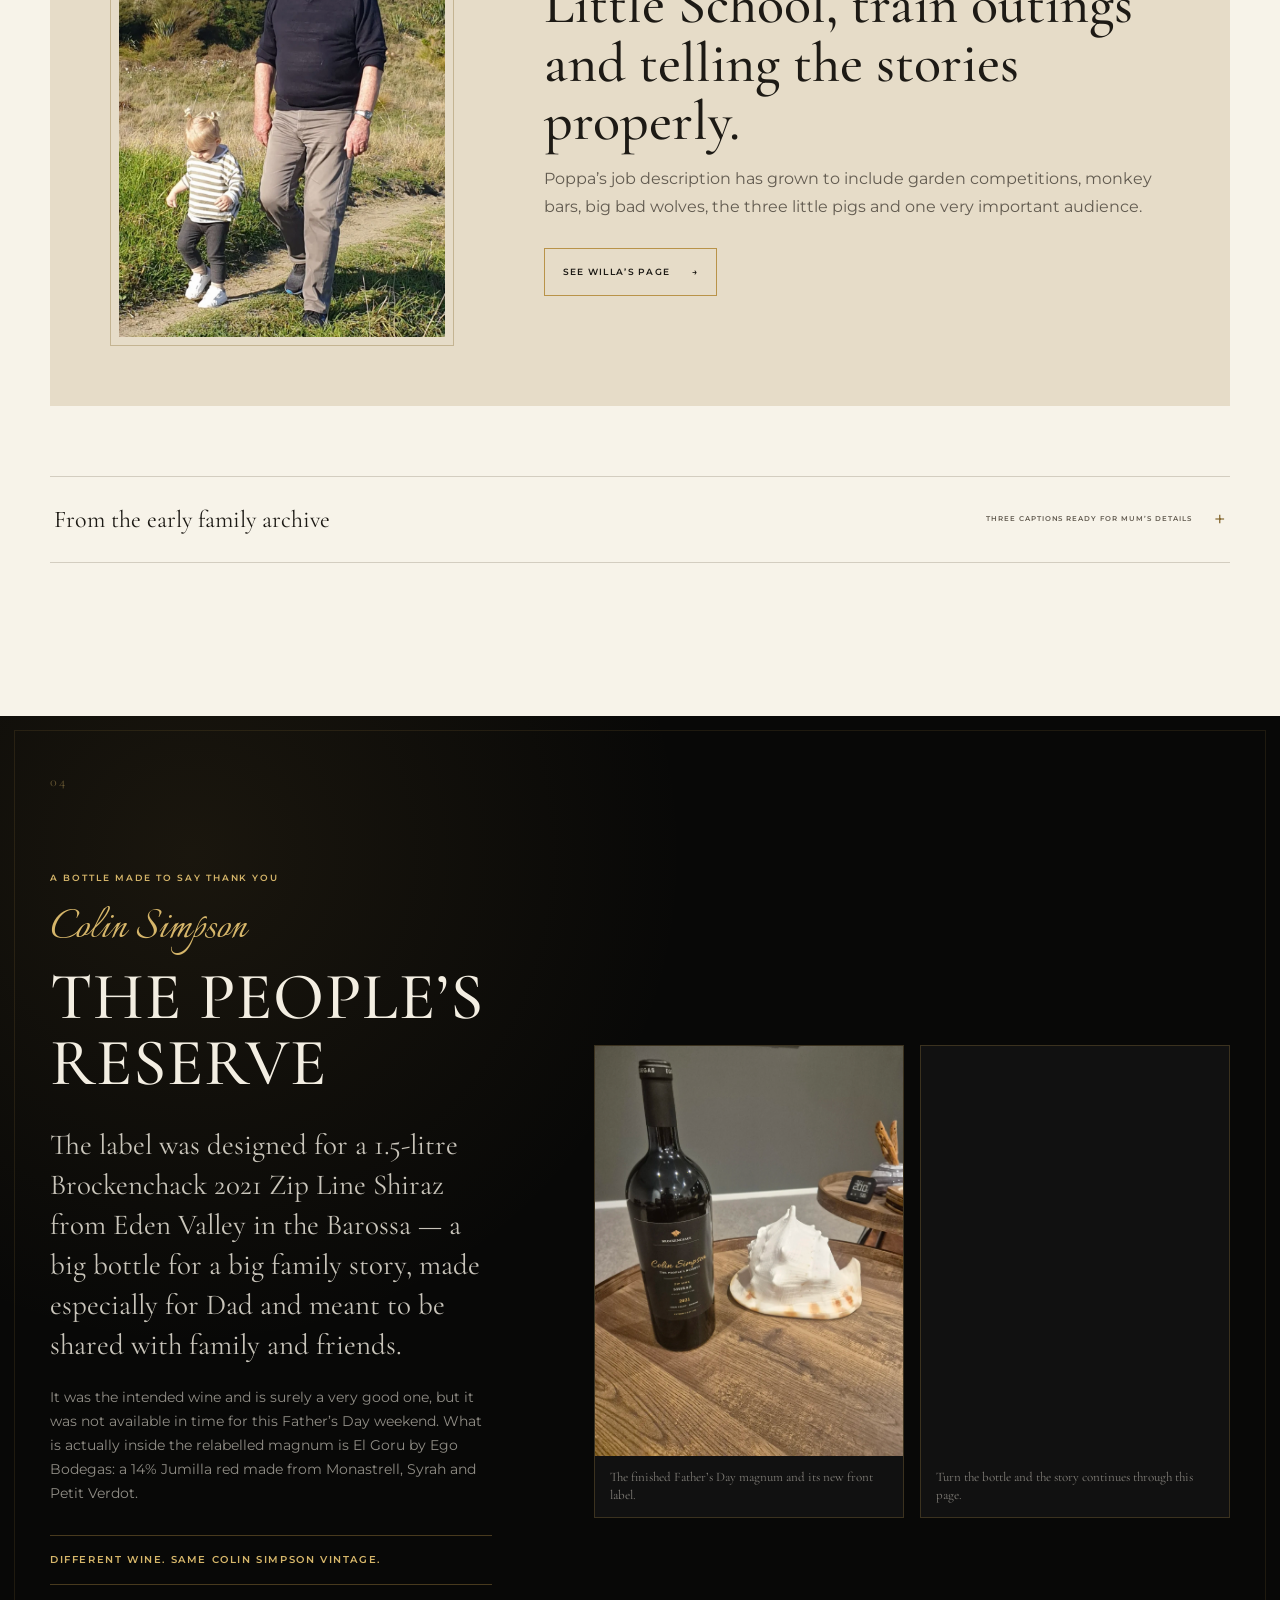
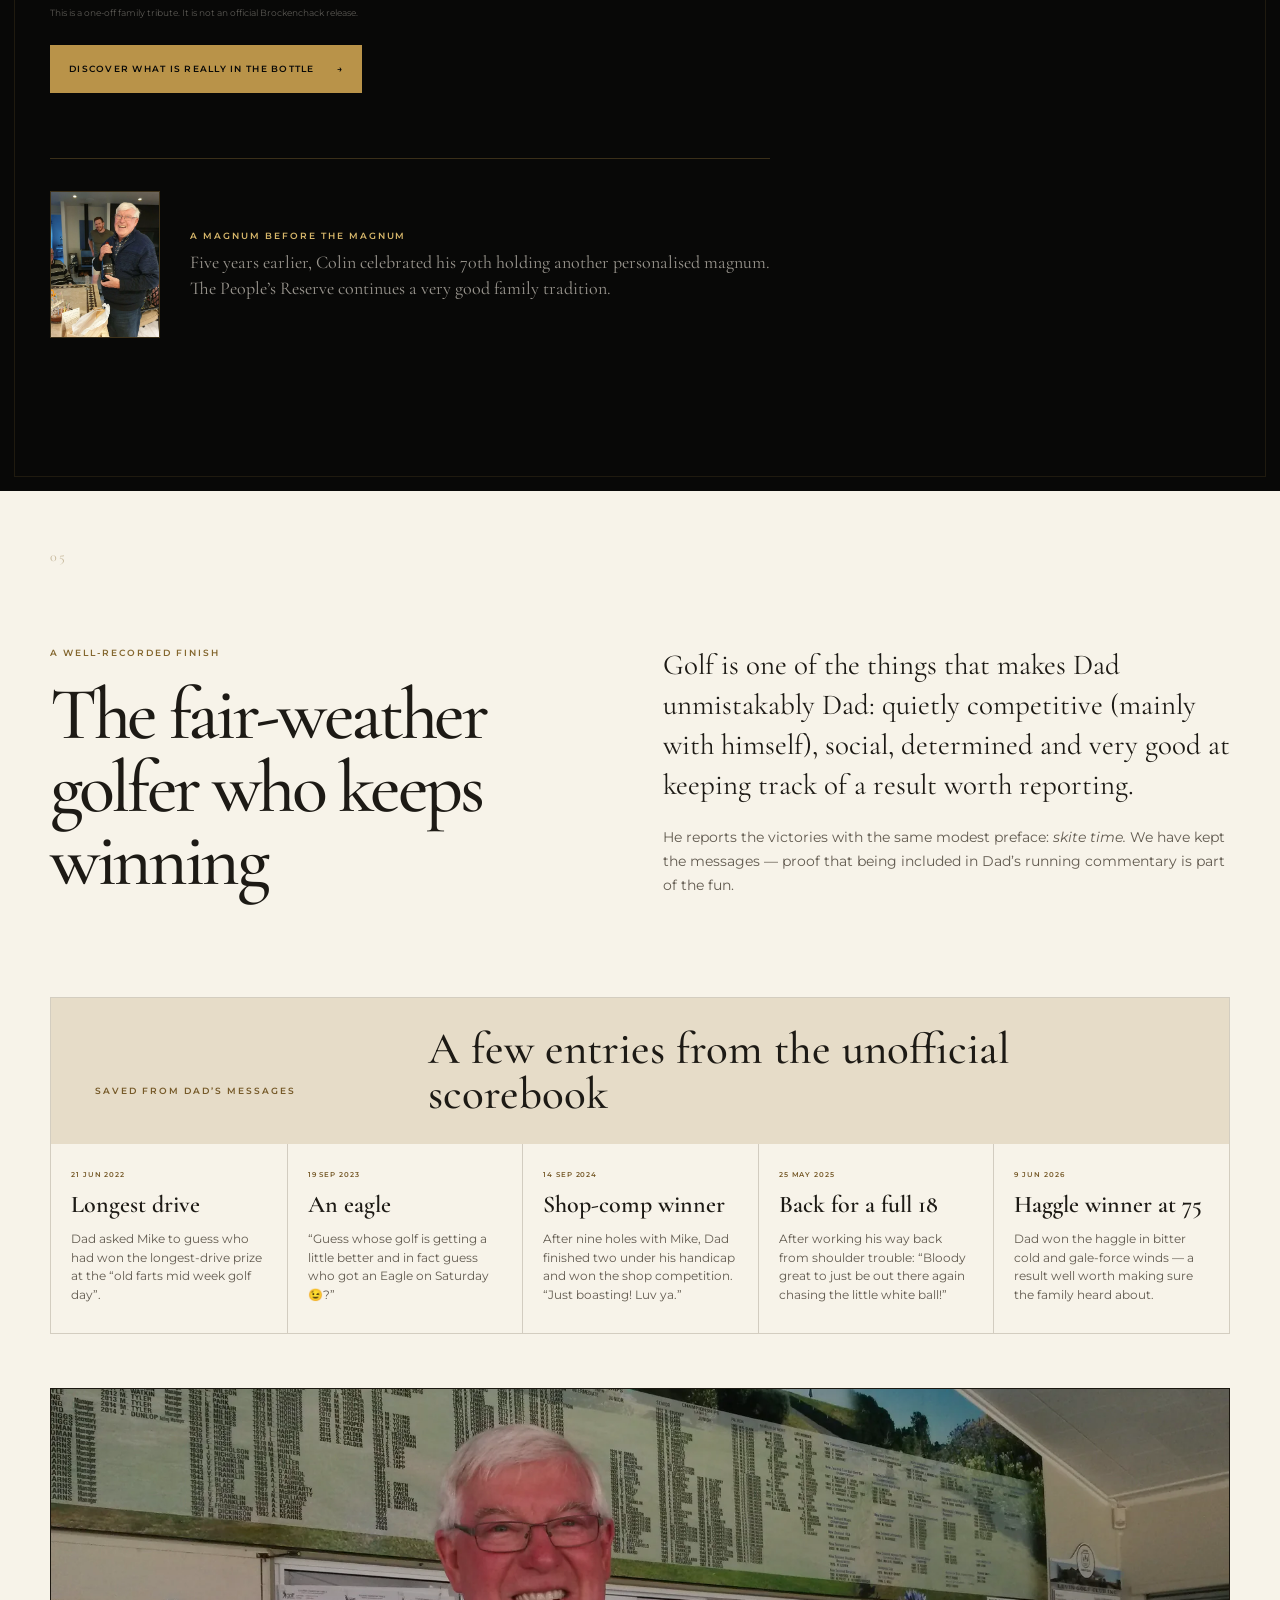
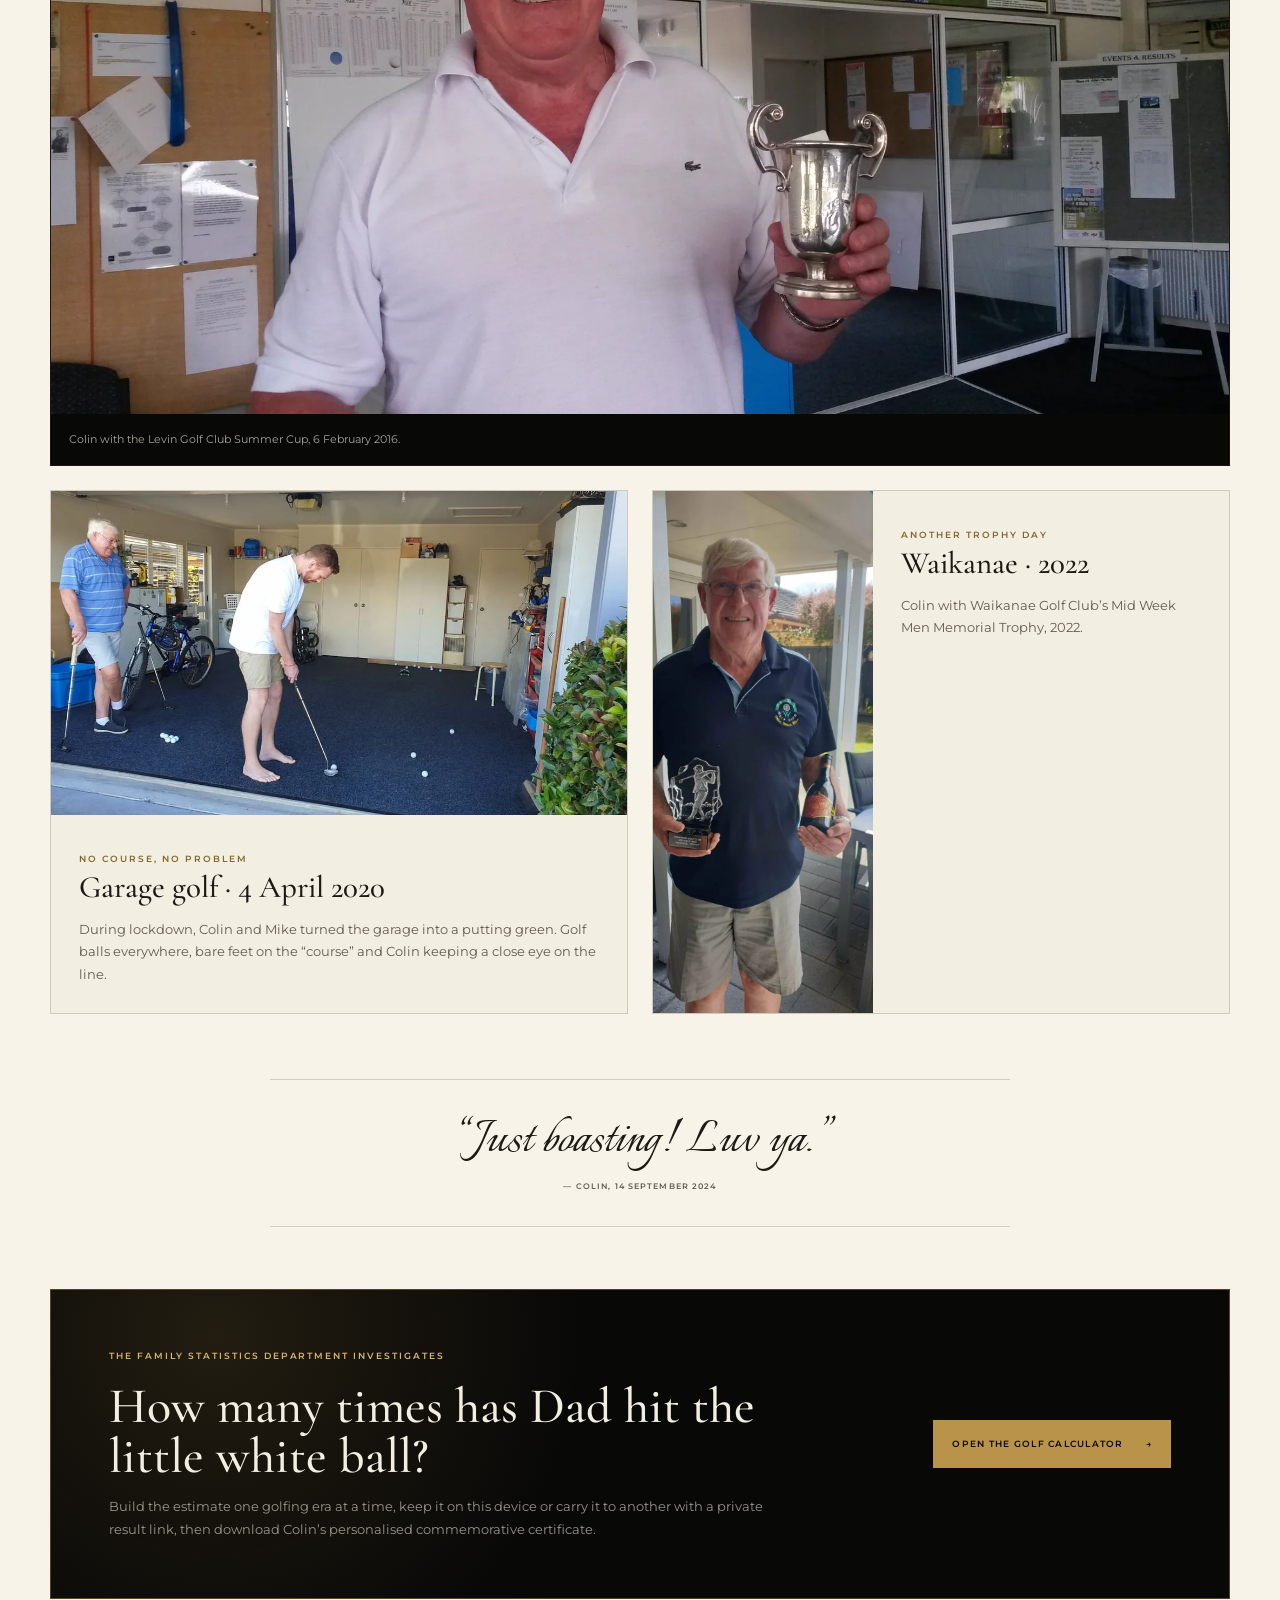
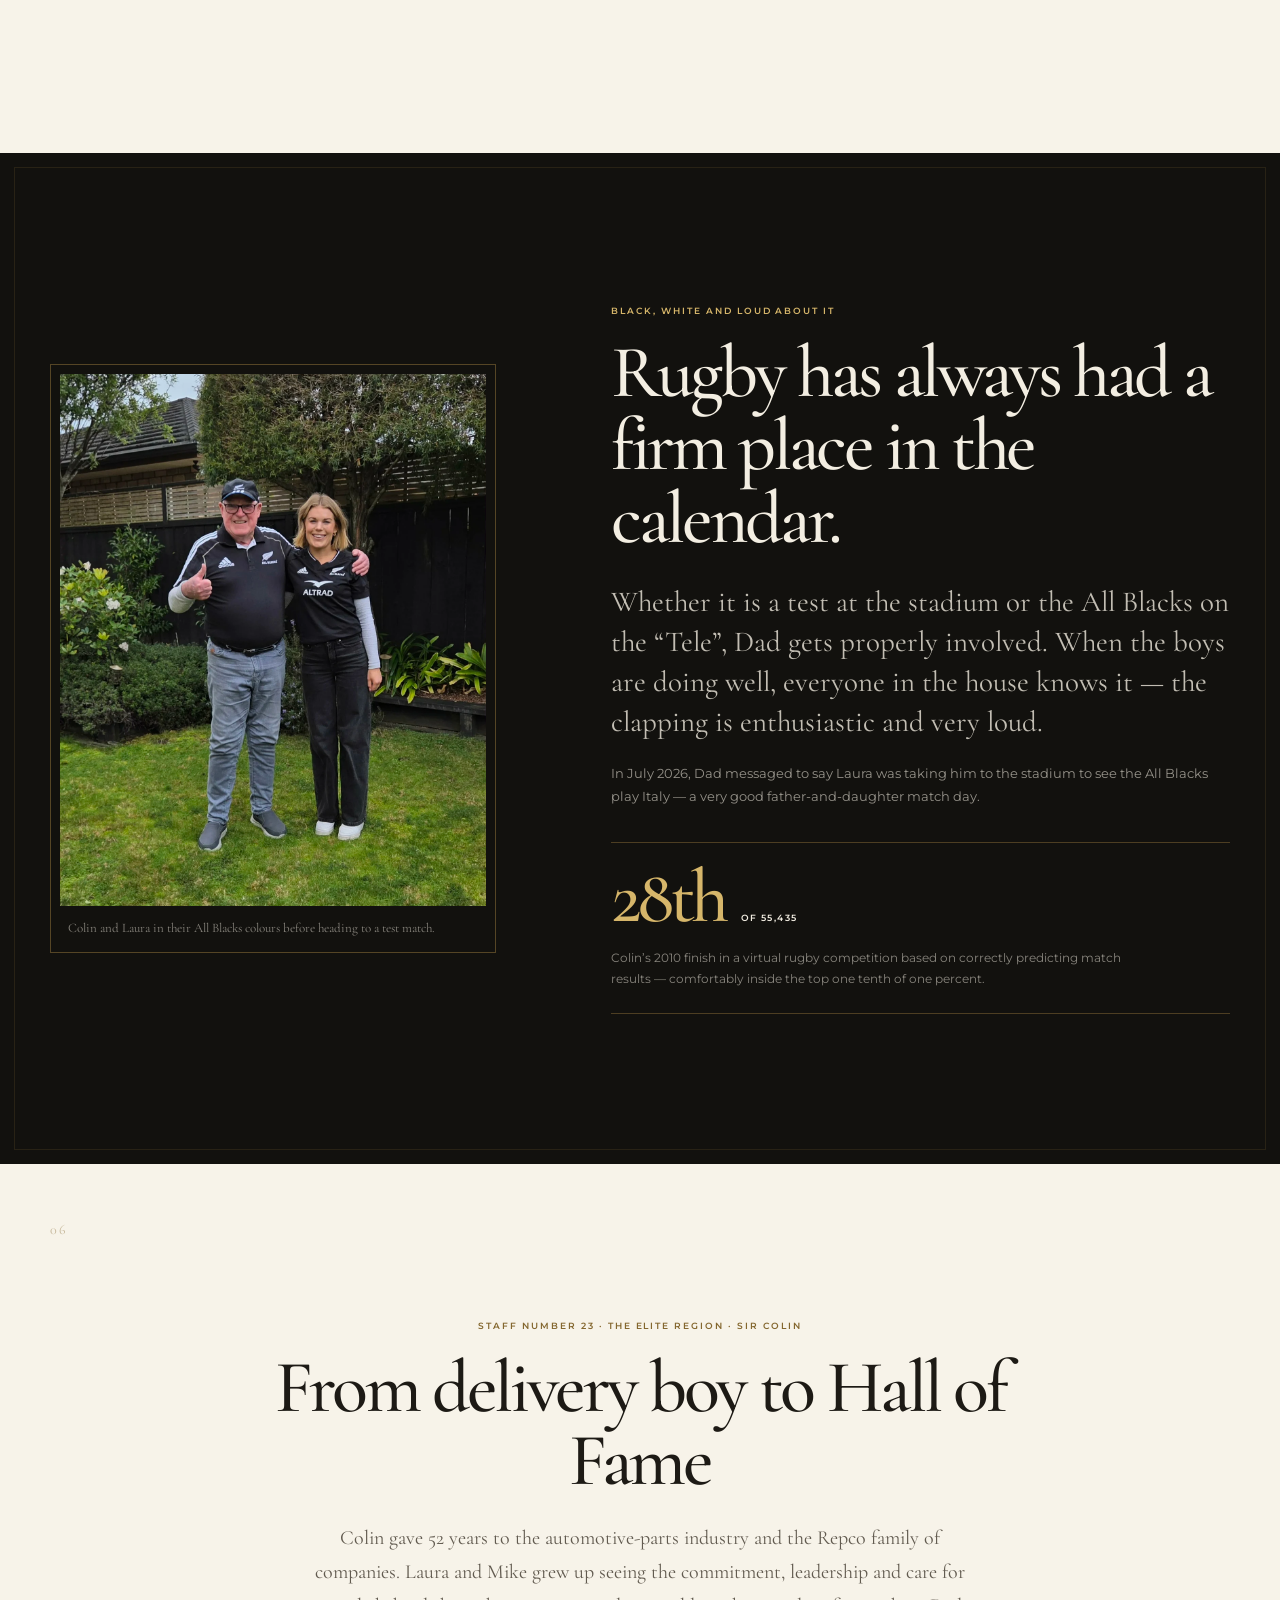
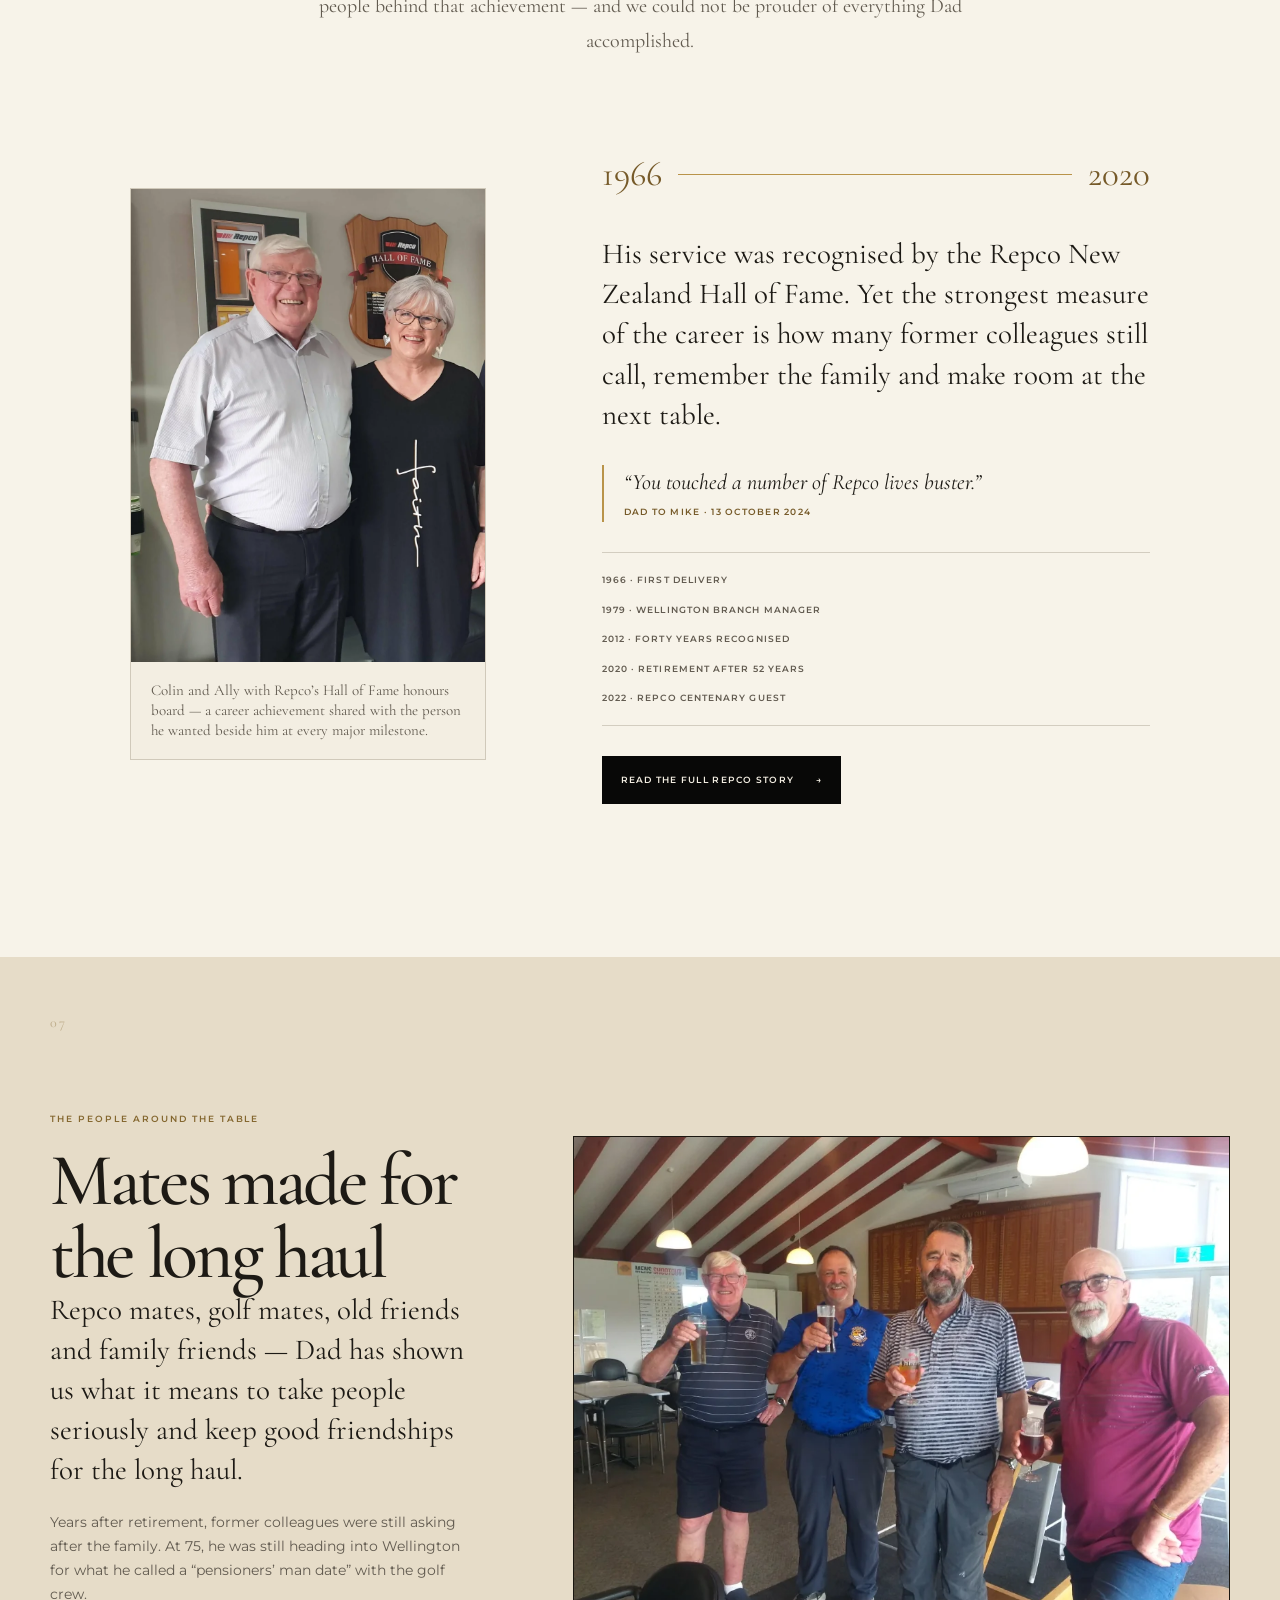
==== commit 29fc95f7: "Balance family messages and preserve certificate surprise" ====
--- a/index.html
+++ b/index.html
@@ -244,17 +244,27 @@
             <p>The little messages matter too. They kept us in the loop, lifted us up and quietly reminded us that Dad was always there.</p>
           </div>
           <div class="dad-message-list">
-            <blockquote>
-              <p>“Remember you’re a bloody good bloke and you do bloody good things. We are just a phone call away.”</p>
-              <cite>30 August 2020 · Dad checking in with Mike</cite>
+            <blockquote class="dad-message-featured">
+              <span class="dad-message-label">For Laura &amp; Mike</span>
+              <p>“Proud Dad and Poppa here. Always proud of you both and always skiting to my friends about you both… Luv all three of you!”</p>
+              <cite>3 November 2025 · Dad, five years after Willa arrived</cite>
             </blockquote>
-            <blockquote>
-              <p>“I’m a lucky dad.”</p>
-              <cite>2 September 2023</cite>
-            </blockquote>
-            <blockquote>
-              <p>“No need to respond, just thinking of you.”</p>
-              <cite>14 March 2024</cite>
+            <div class="dad-message-pair">
+              <blockquote>
+                <span class="dad-message-label">For Laura</span>
+                <p>“Awesome person — I wonder who…? Oh, got it sorted: it’s my wonderful daughter and mother of Willa. So proud of you, Sweetie! ❤”</p>
+                <cite>1 August 2021 · On the eve of Laura’s birthday</cite>
+              </blockquote>
+              <blockquote>
+                <span class="dad-message-label">For Mike</span>
+                <p>“Remember you’re a bloody good bloke and you do bloody good things. We are just a phone call away.”</p>
+                <cite>30 August 2020 · Dad checking in with Mike</cite>
+              </blockquote>
+            </div>
+            <blockquote class="dad-message-milestone">
+              <span class="dad-message-label">For Laura</span>
+              <p>“Well done, sweetheart. Another tick in a box! ❤”</p>
+              <cite>6 September 2024 · When Laura paid off her student loan</cite>
             </blockquote>
           </div>
         </aside>
@@ -360,7 +370,7 @@
           <div>
             <p class="eyebrow gold">The family statistics department investigates</p>
             <h3>How many times has Dad hit the little white ball?</h3>
-            <p>Build the estimate one golfing era at a time, keep it on this device or carry it to another with a private result link, then download Colin’s suitably official certificate of golf addiction.</p>
+            <p>Build the estimate one golfing era at a time, keep it on this device or carry it to another with a private result link, then download Colin’s personalised commemorative certificate.</p>
           </div>
           <a class="button button-gold" id="golf-calculator-link" href="golf-calculator.html" data-story-link>Open the golf calculator <span aria-hidden="true">→</span></a>
         </aside>
--- a/styles.css
+++ b/styles.css
@@ -1124,13 +1124,47 @@
   border-top: 1px solid rgba(185, 147, 73, 0.3);
 }
 
-.dad-message-list blockquote {
+.dad-message-list > blockquote {
   border-bottom: 1px solid rgba(185, 147, 73, 0.3);
   padding: 20px 0;
 }
 
-.dad-message-list blockquote:first-child {
+.dad-message-list > blockquote:first-child {
   padding-top: 0;
+}
+
+.dad-message-pair {
+  border-bottom: 1px solid rgba(185, 147, 73, 0.3);
+  display: grid;
+  grid-template-columns: repeat(2, minmax(0, 1fr));
+}
+
+.dad-message-pair blockquote {
+  padding: 24px 24px 24px 0;
+}
+
+.dad-message-pair blockquote + blockquote {
+  border-left: 1px solid rgba(185, 147, 73, 0.3);
+  padding-left: 24px;
+  padding-right: 0;
+}
+
+.dad-message-label {
+  color: rgba(243, 238, 226, 0.54);
+  display: block;
+  font-size: 8px;
+  font-weight: 600;
+  letter-spacing: 0.18em;
+  margin-bottom: 10px;
+  text-transform: uppercase;
+}
+
+.dad-message-list .dad-message-featured p {
+  font-size: clamp(21px, 2.5vw, 30px);
+}
+
+.dad-message-milestone p {
+  color: var(--gold-bright);
 }
 
 .dad-message-list p {
@@ -1144,7 +1178,7 @@
 .message-inline cite {
   color: var(--gold-bright);
   display: block;
-  font-size: 7px;
+  font-size: 9px;
   font-style: normal;
   font-weight: 600;
   letter-spacing: 0.14em;
@@ -3053,6 +3087,20 @@
     padding: 28px 22px;
   }
 
+  .dad-message-pair {
+    grid-template-columns: 1fr;
+  }
+
+  .dad-message-pair blockquote {
+    padding: 22px 0;
+  }
+
+  .dad-message-pair blockquote + blockquote {
+    border-left: 0;
+    border-top: 1px solid rgba(185, 147, 73, 0.3);
+    padding-left: 0;
+  }
+
   .ledger-heading,
   .ledger-grid,
   .calculator-guide {
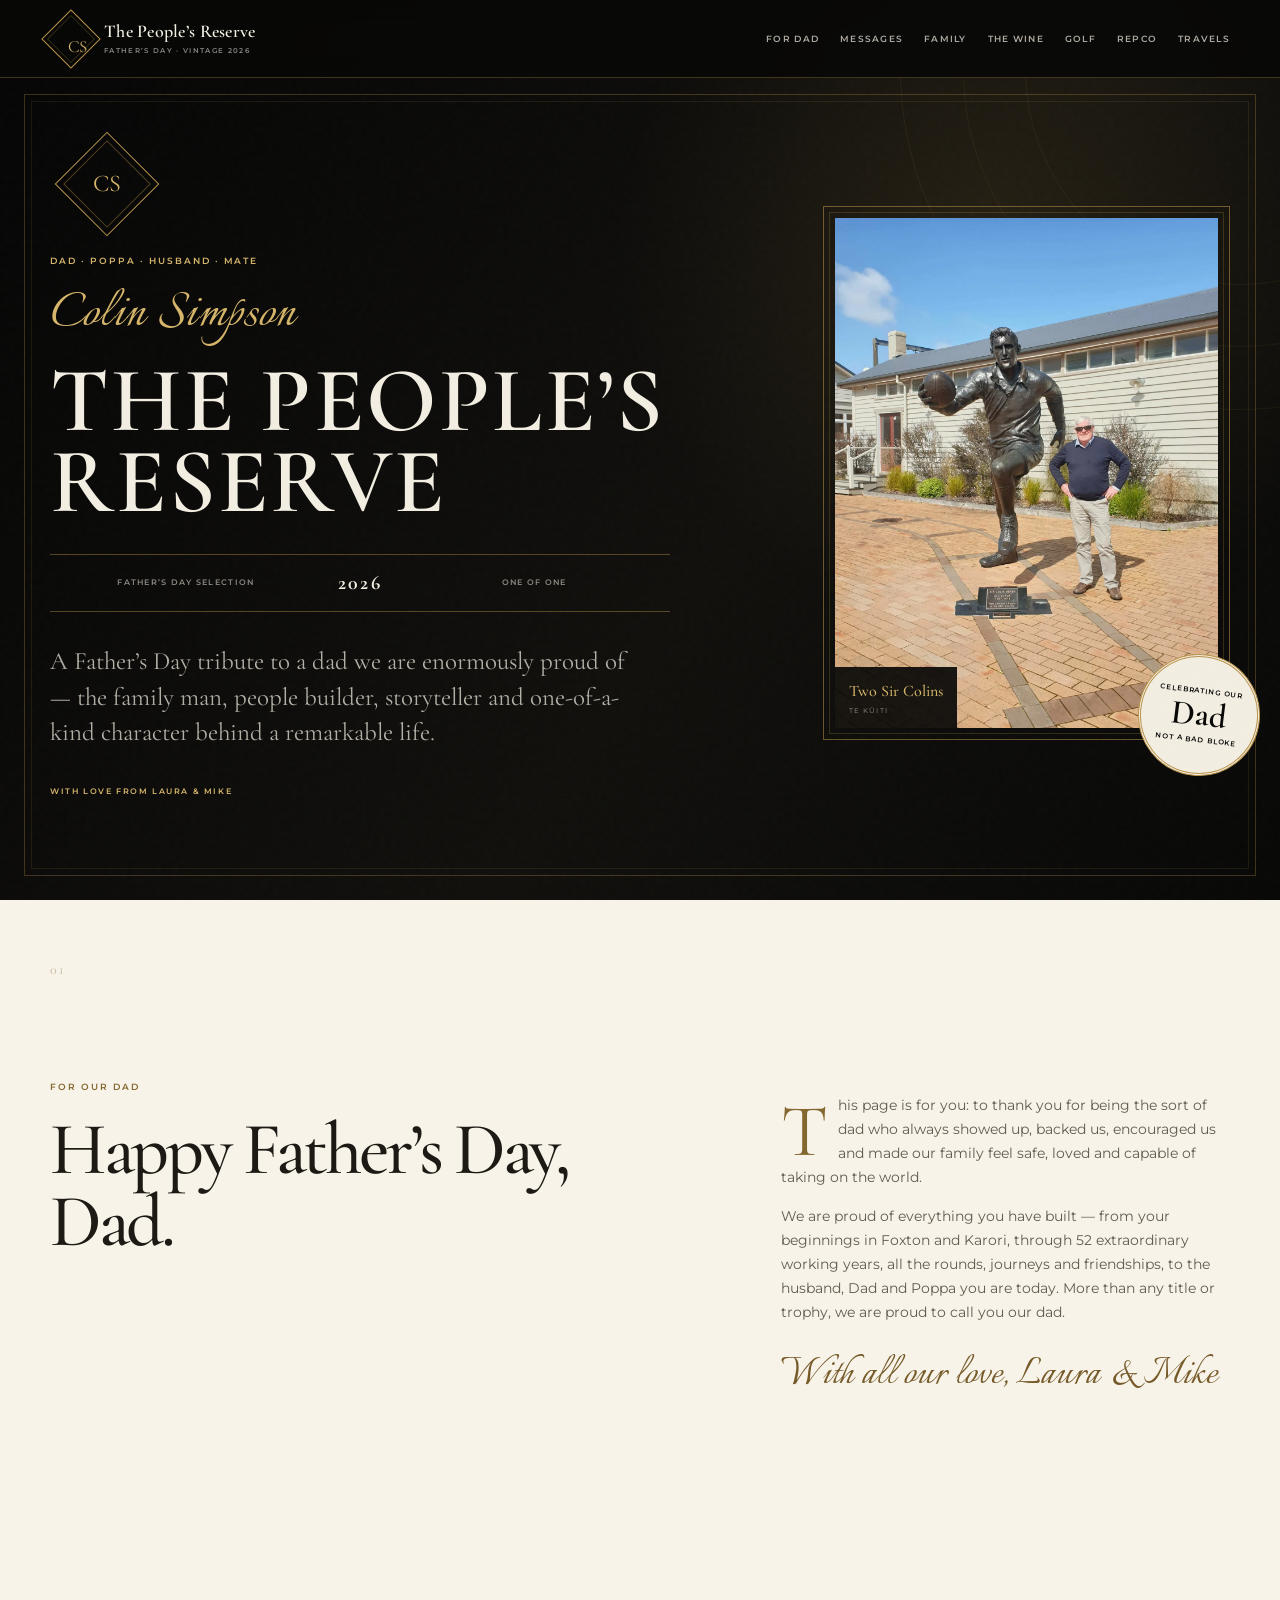
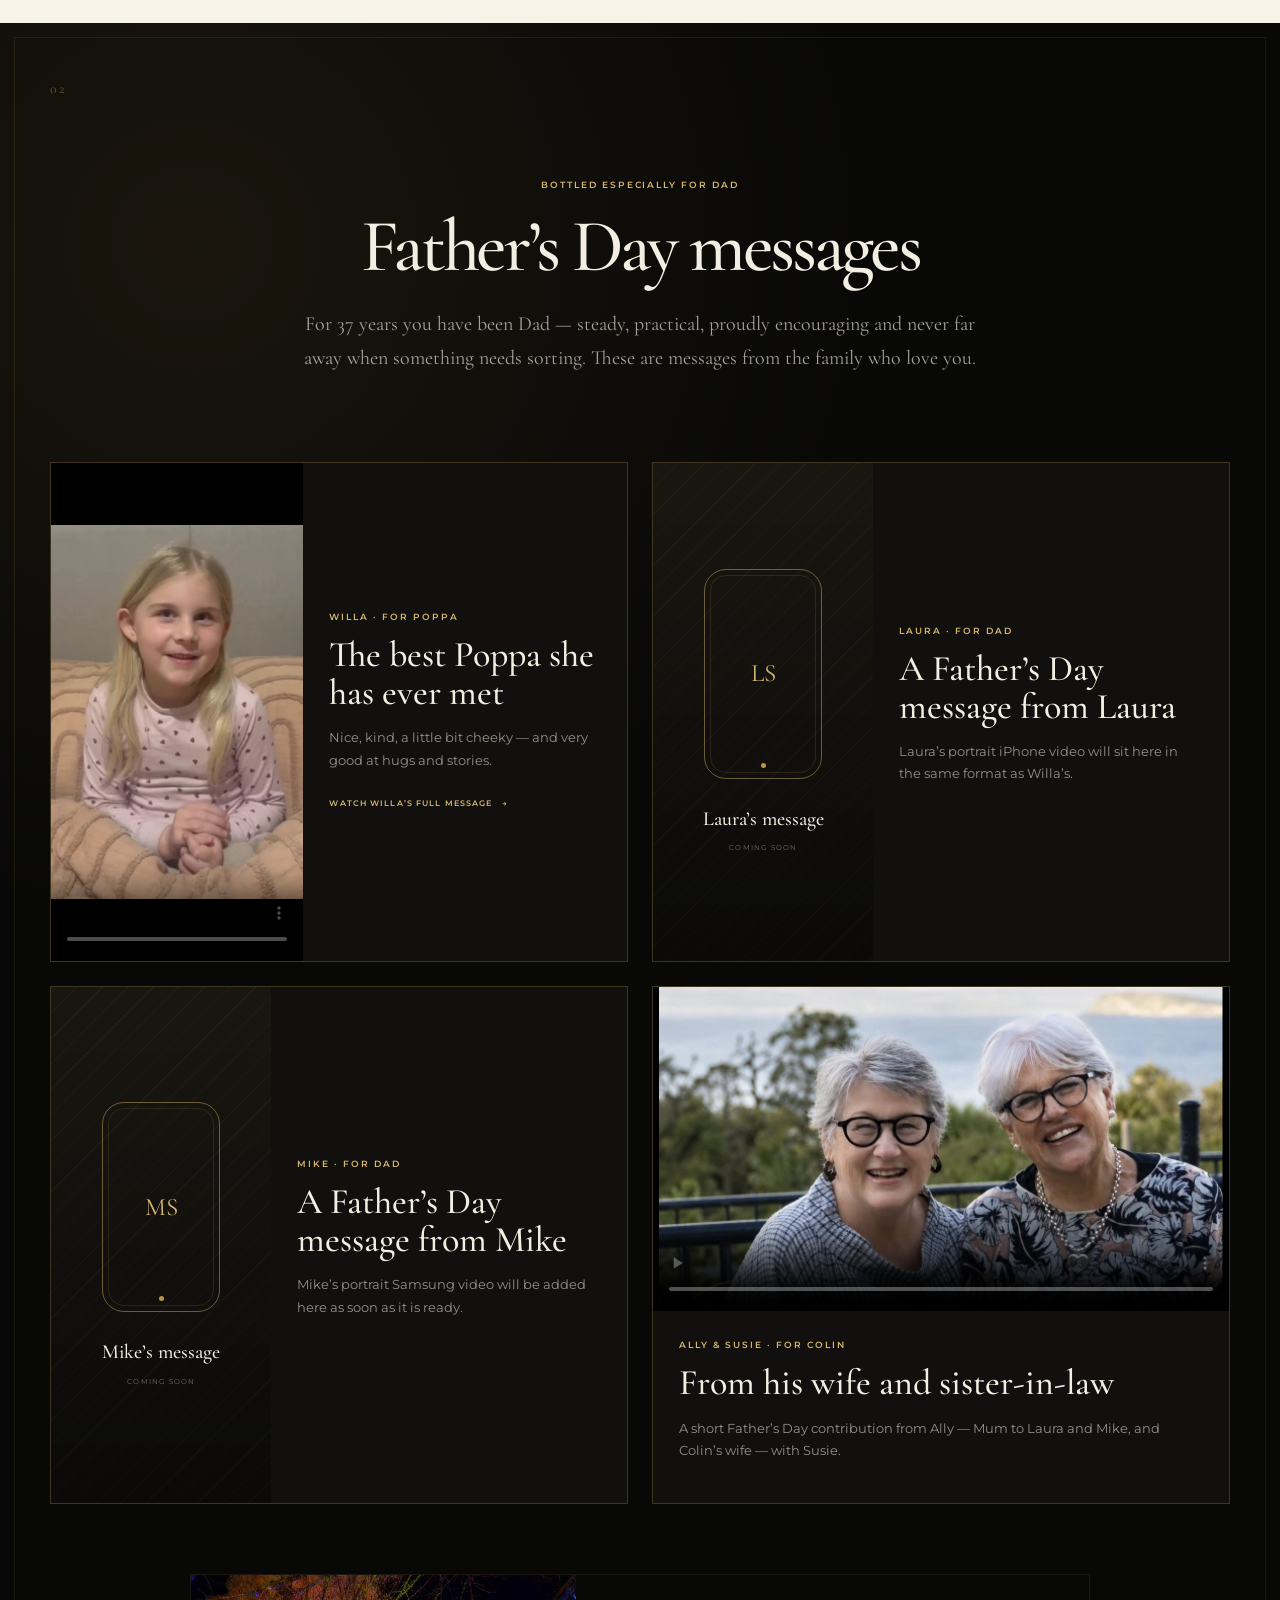
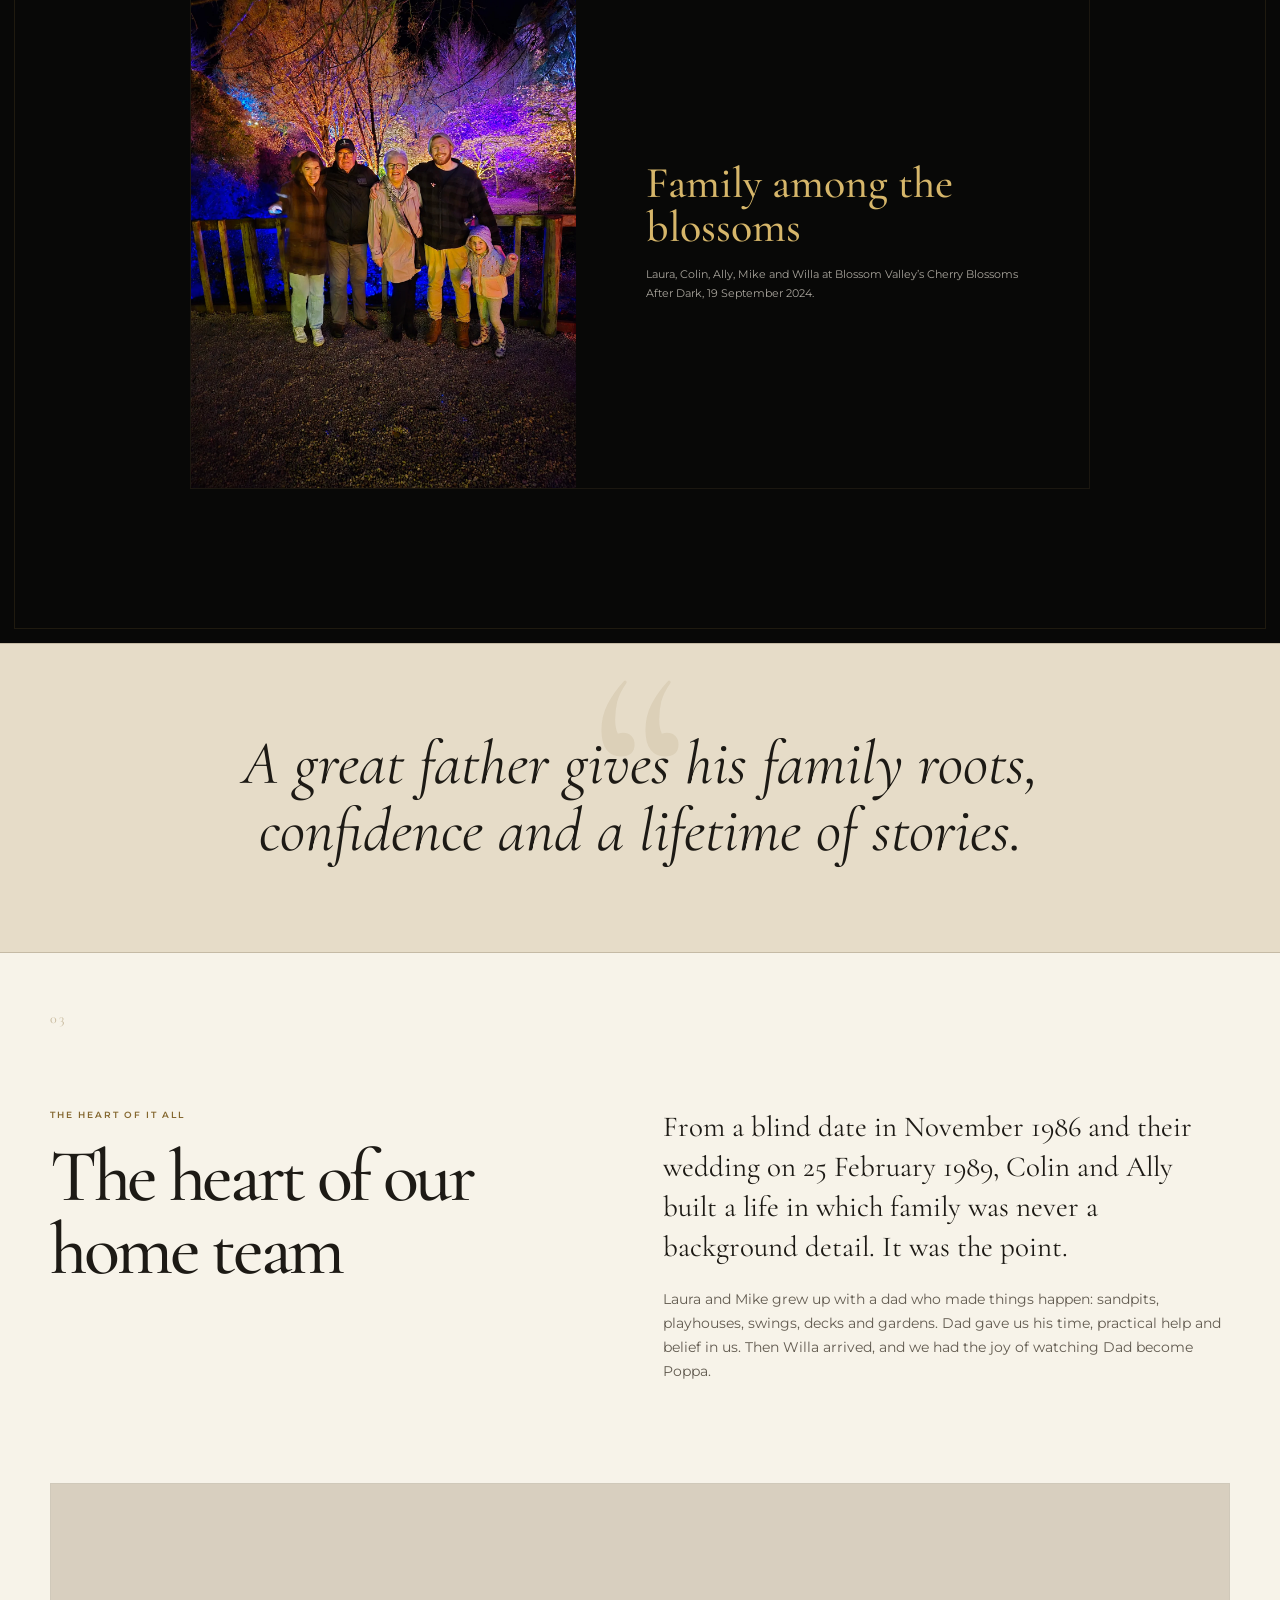
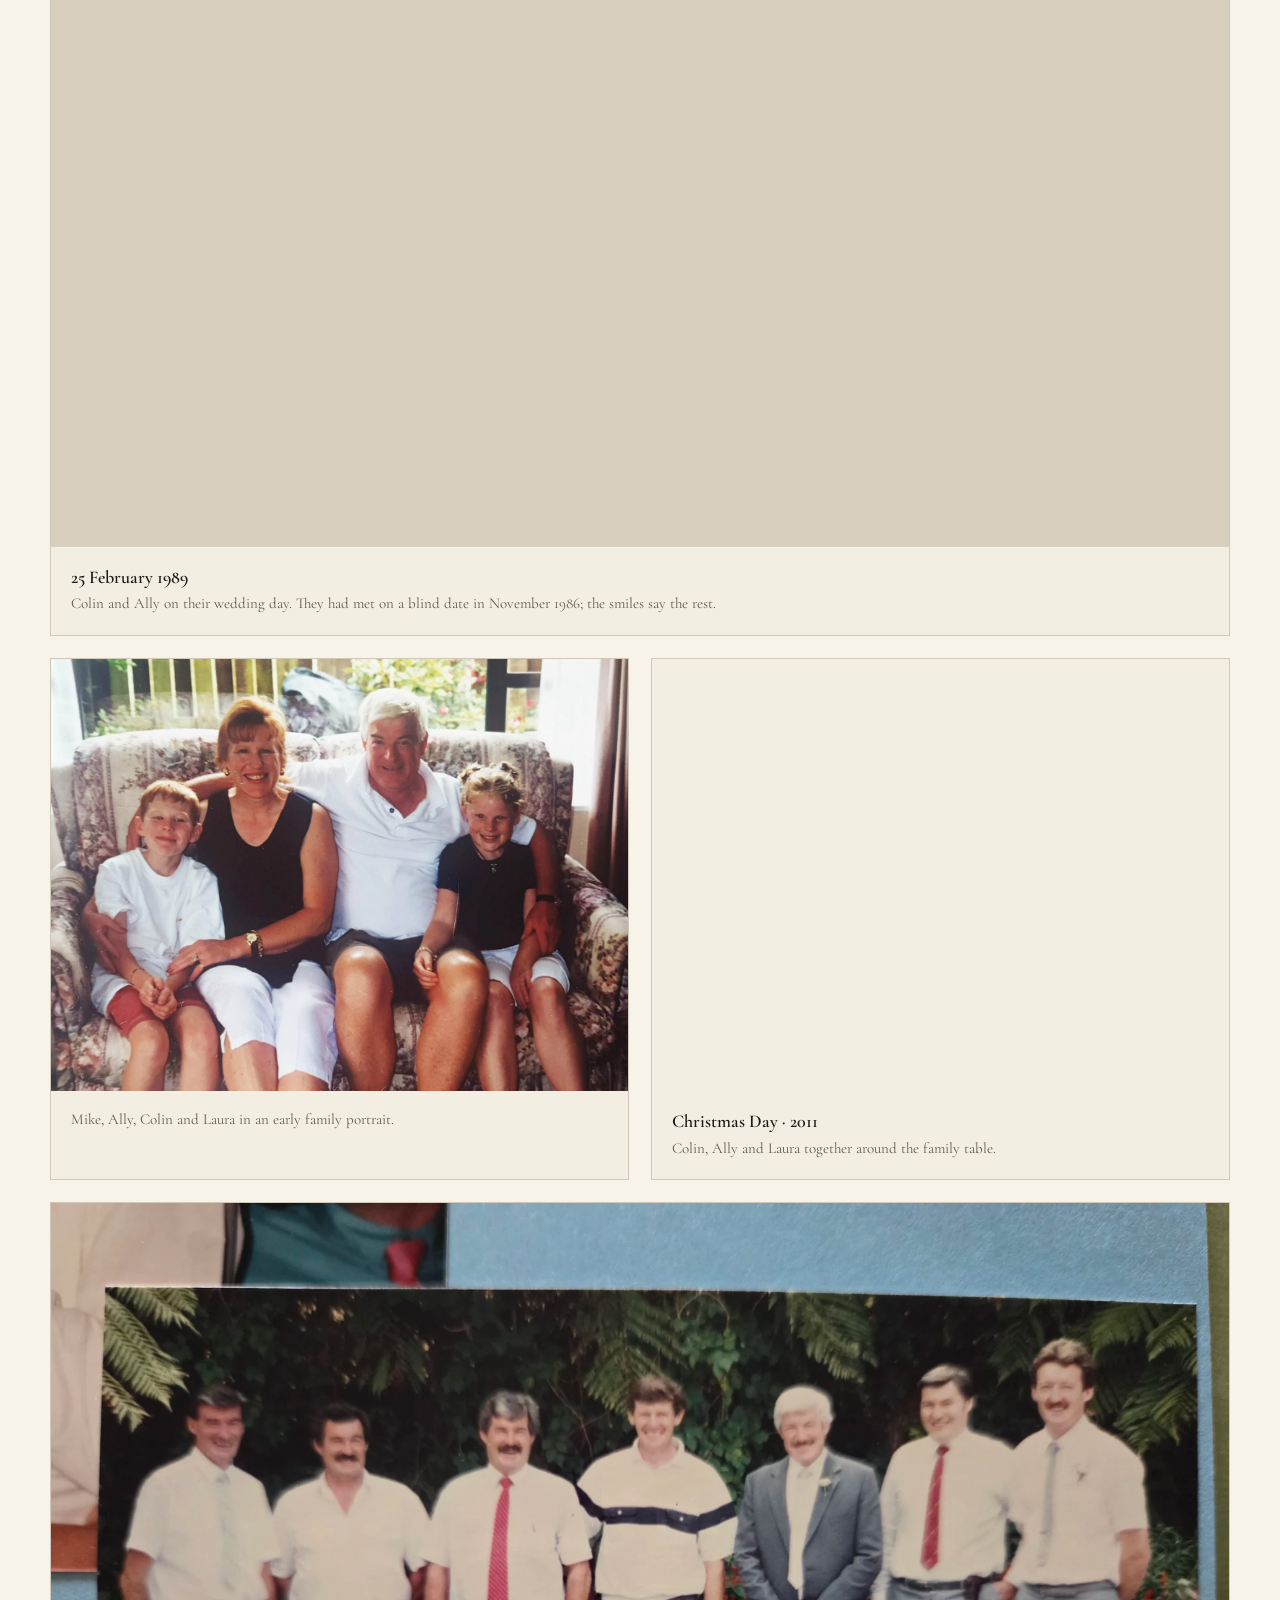
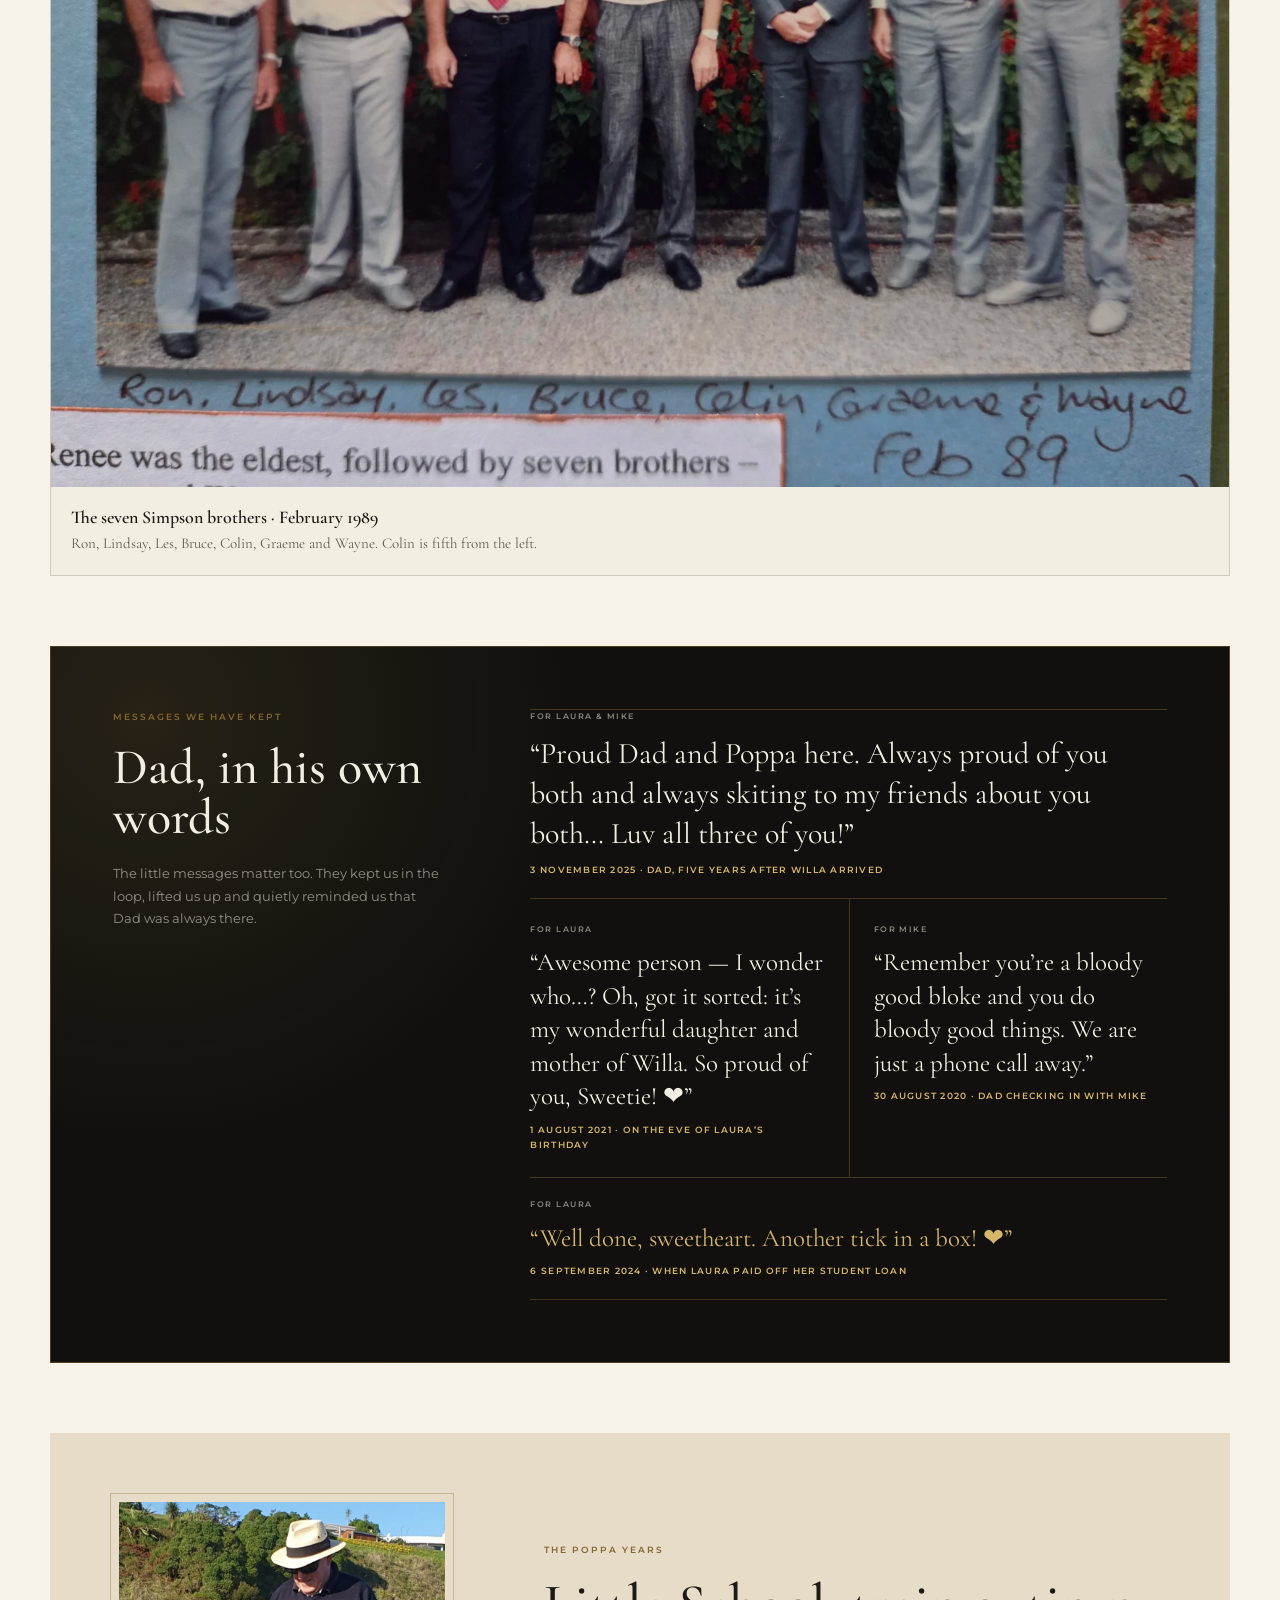
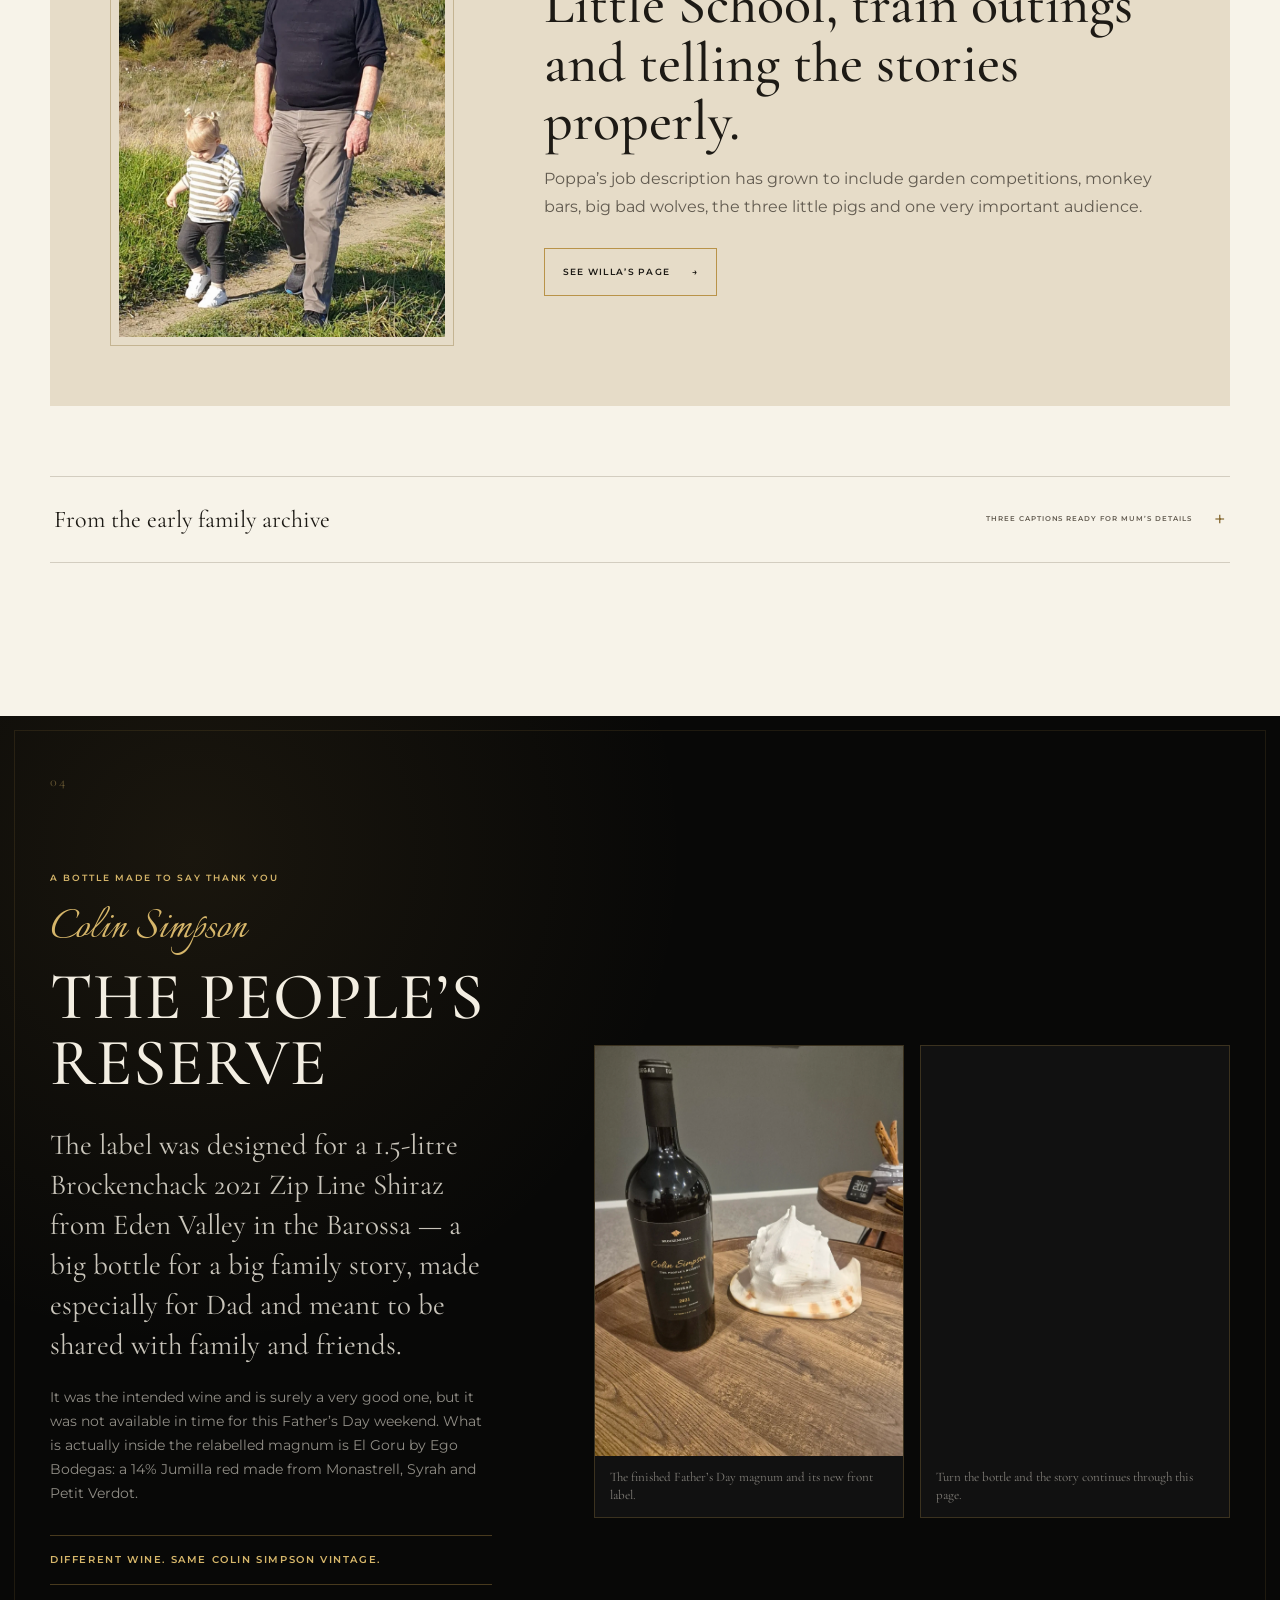
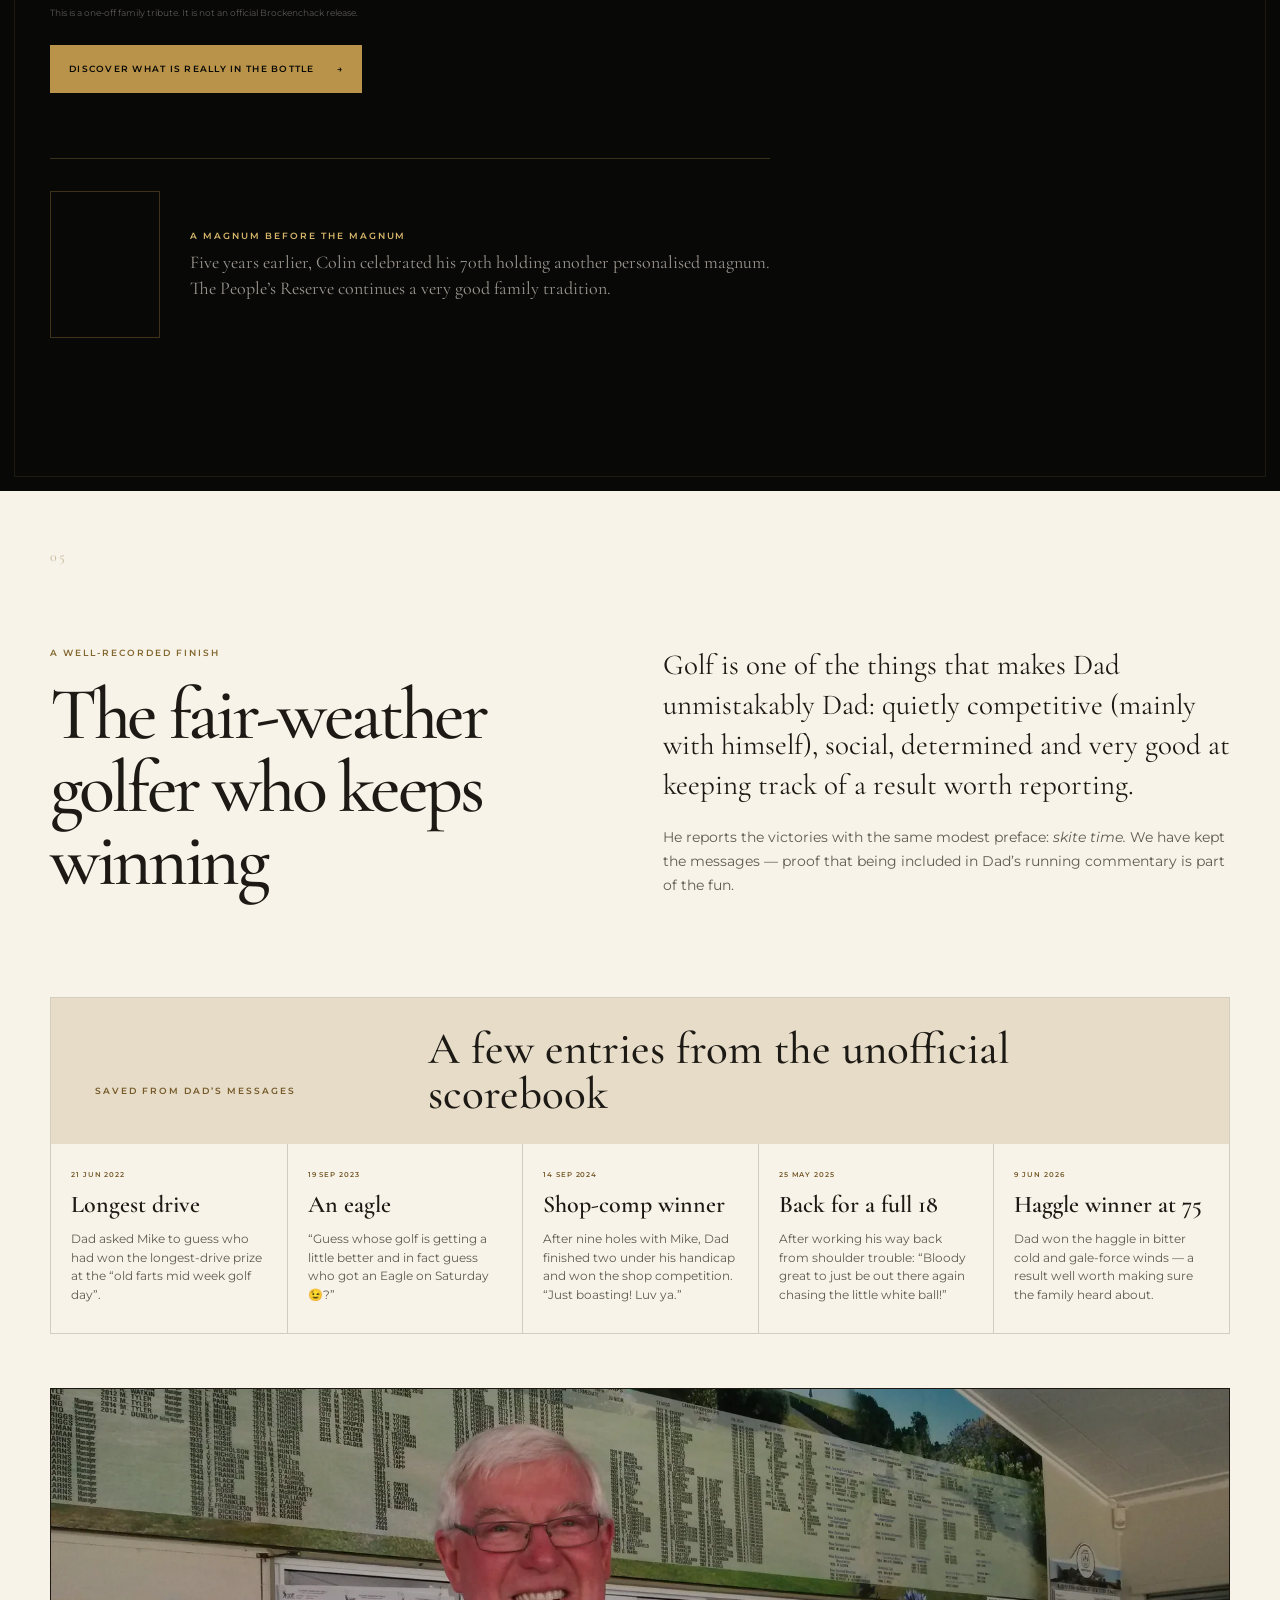
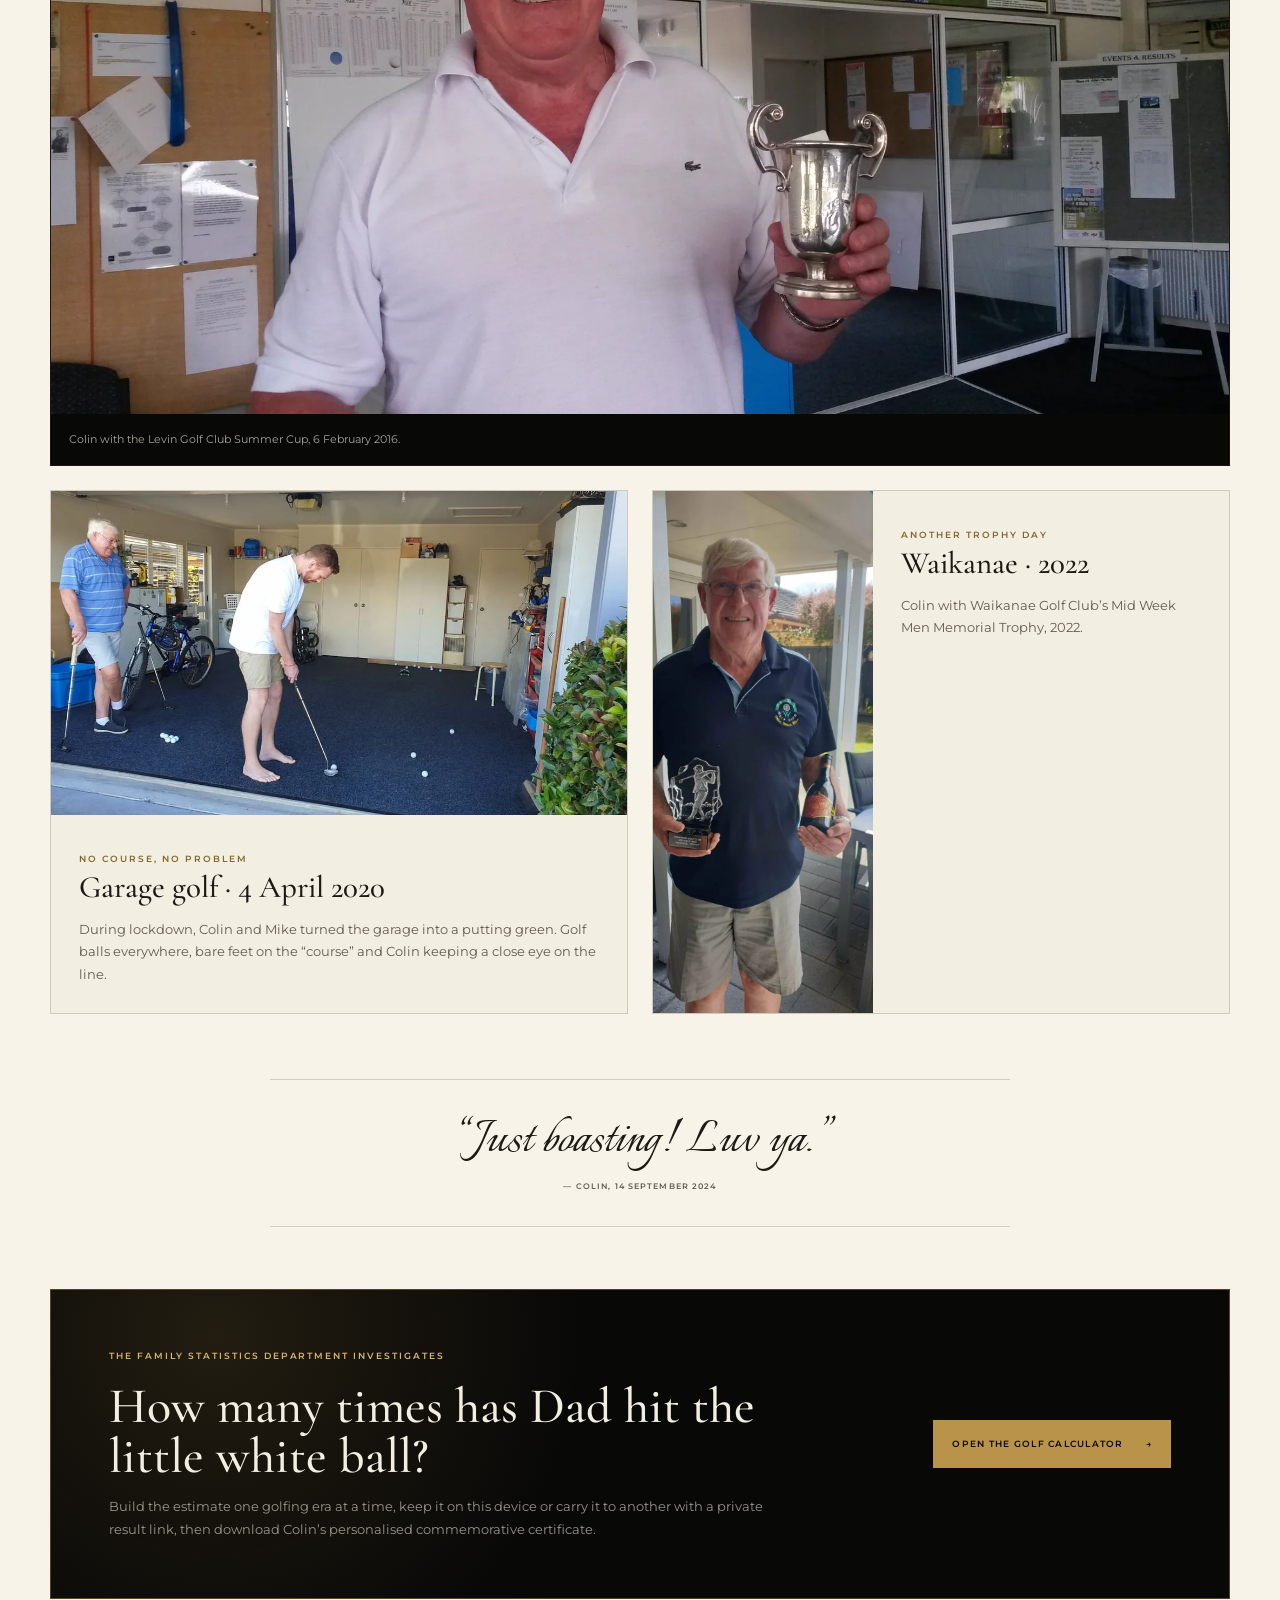
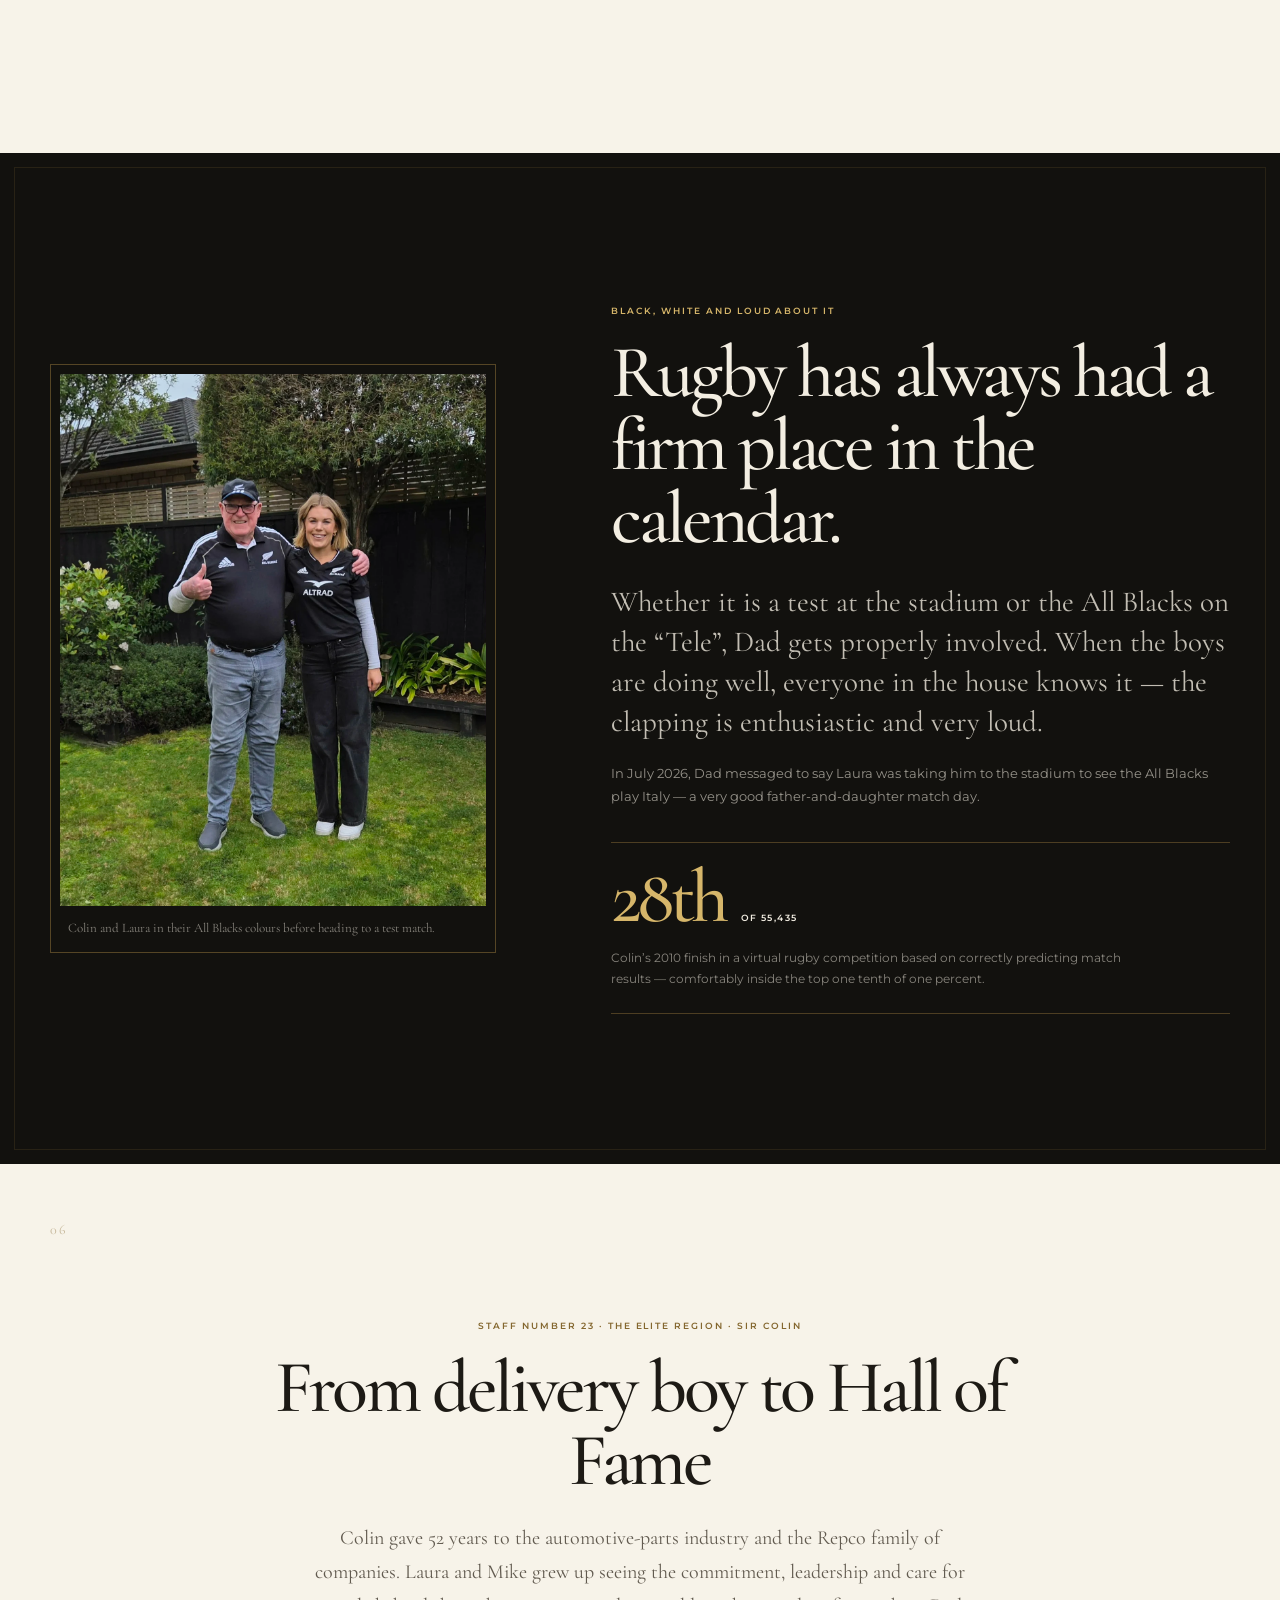
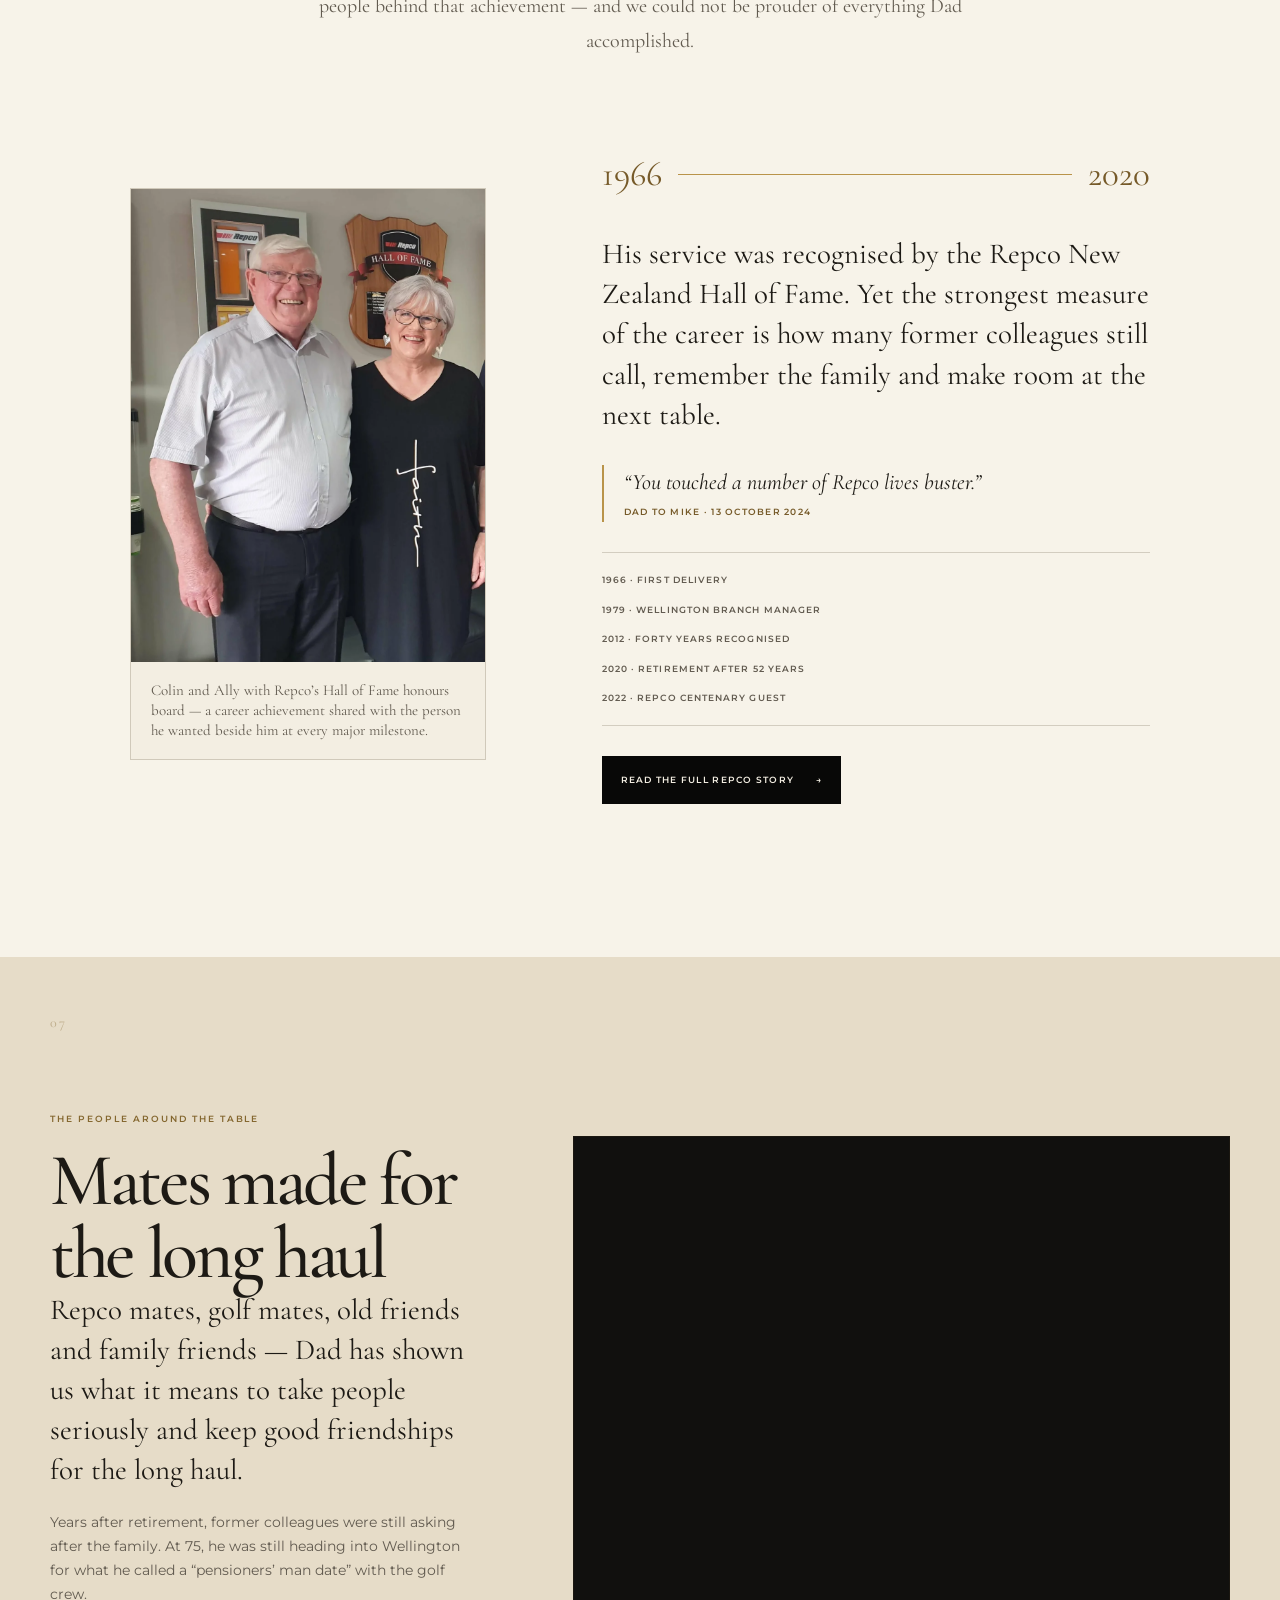
==== commit b6f8bc03: "Refresh calculator and message assets immediately" ====
--- a/index.html
+++ b/index.html
@@ -30,7 +30,7 @@
       rel="stylesheet"
     />
     <link rel="preload" as="image" href="assets/images/hero-two-sir-colins.webp" />
-    <link rel="stylesheet" href="styles.css" />
+    <link rel="stylesheet" href="styles.css?v=20260905-2" />
     <script src="editable-details.js" defer></script>
     <script src="script.js" defer></script>
   </head>
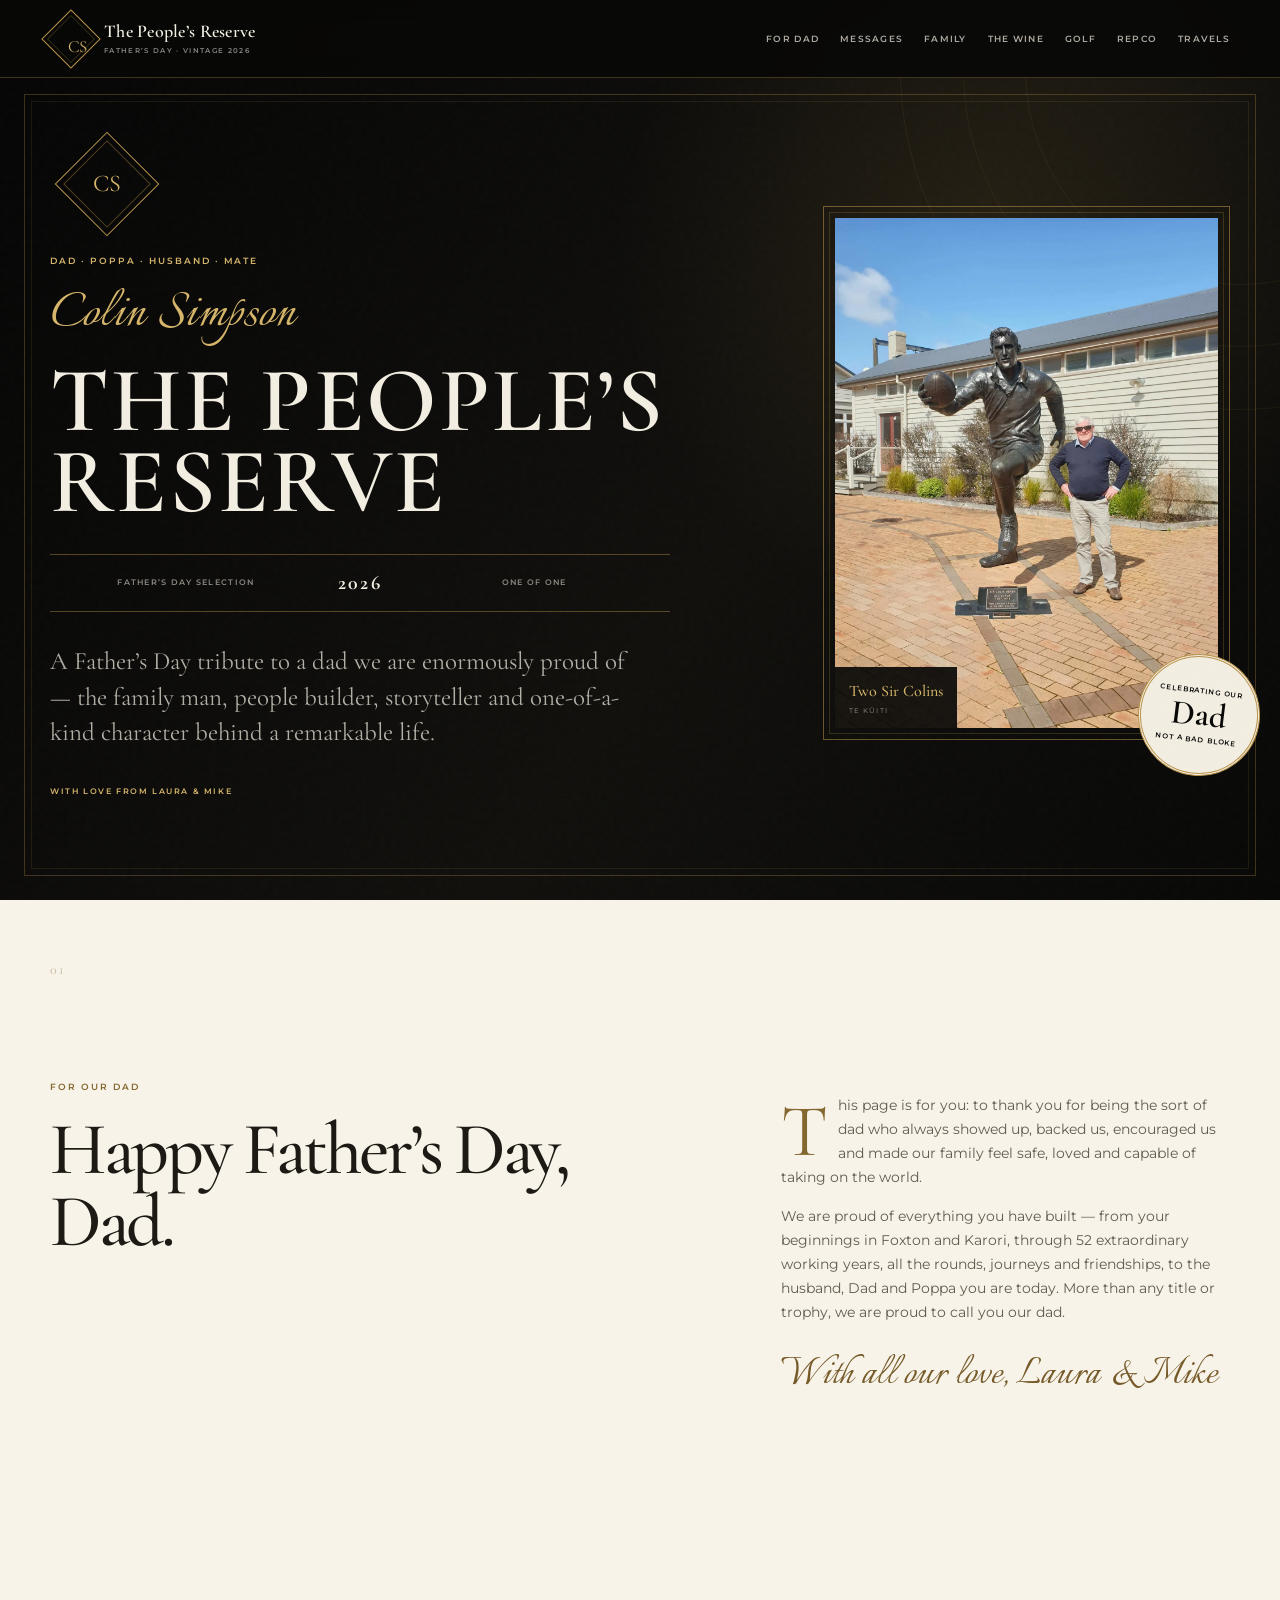
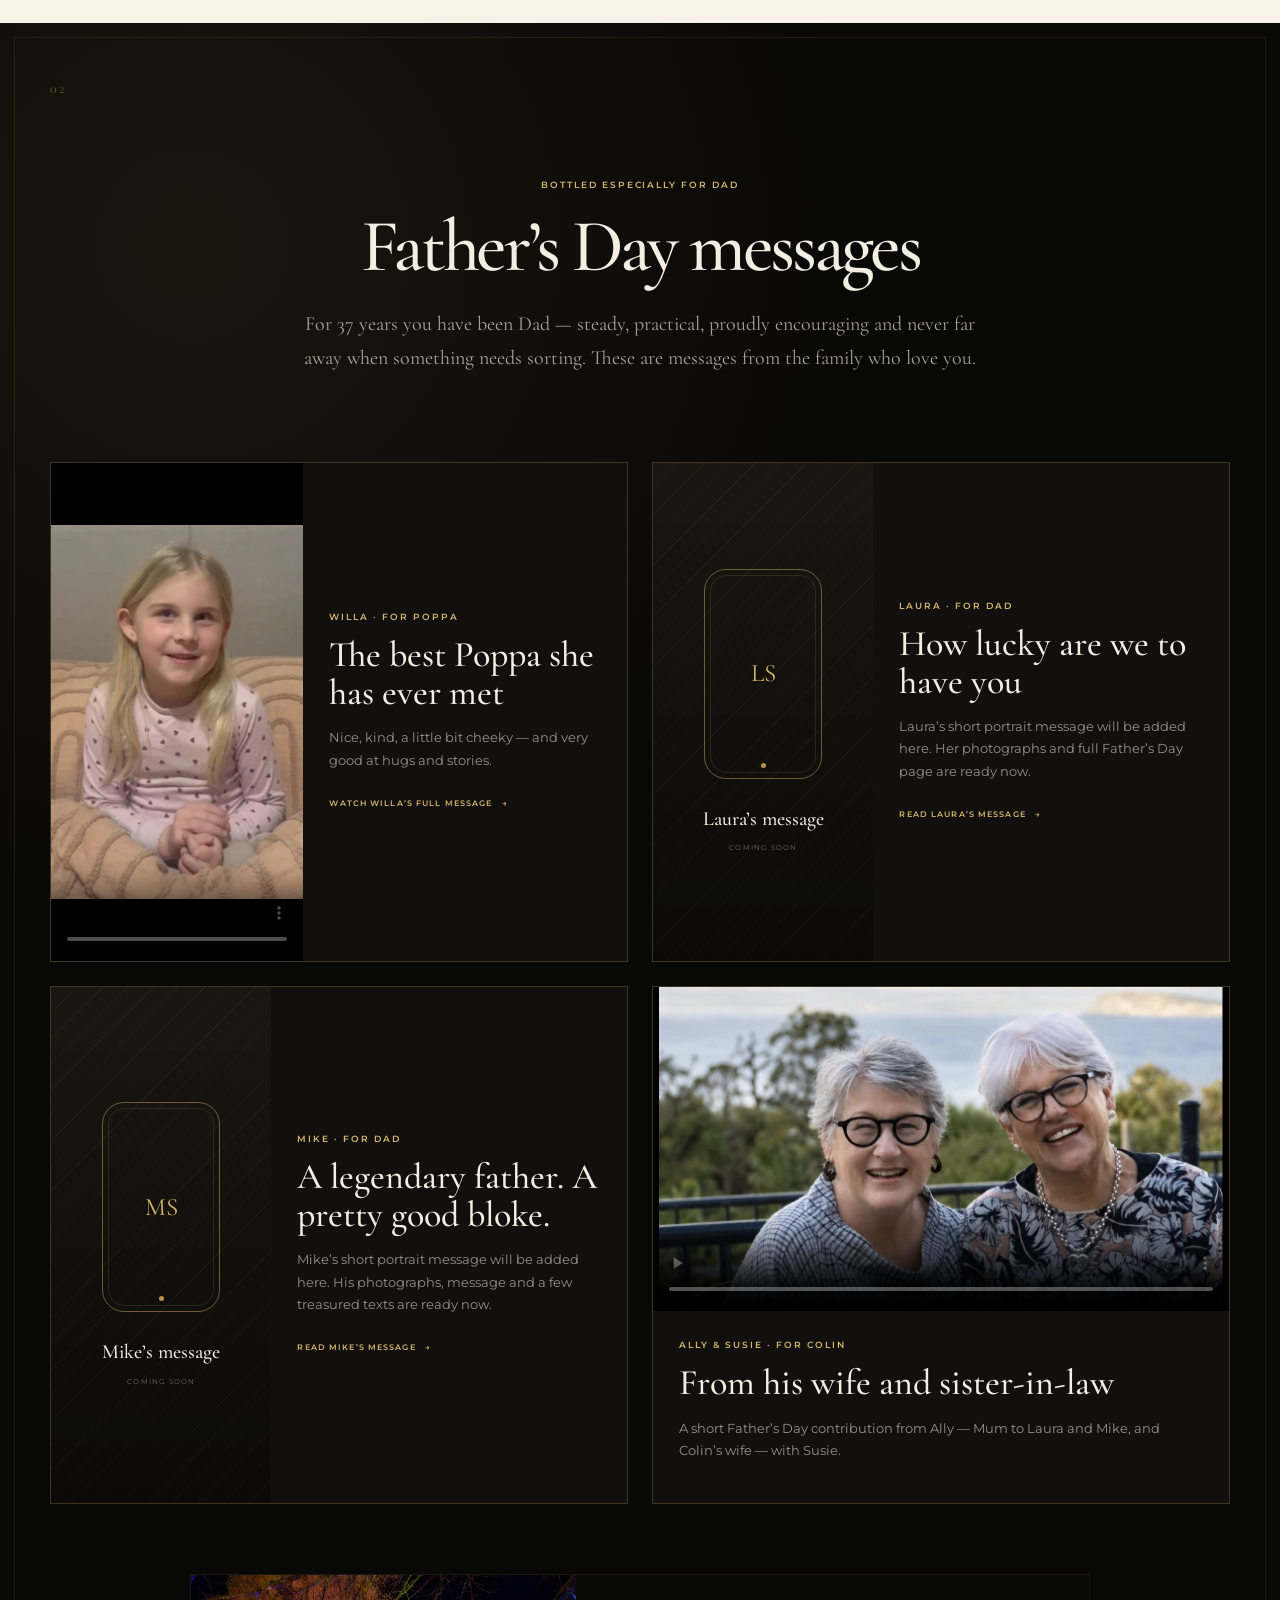
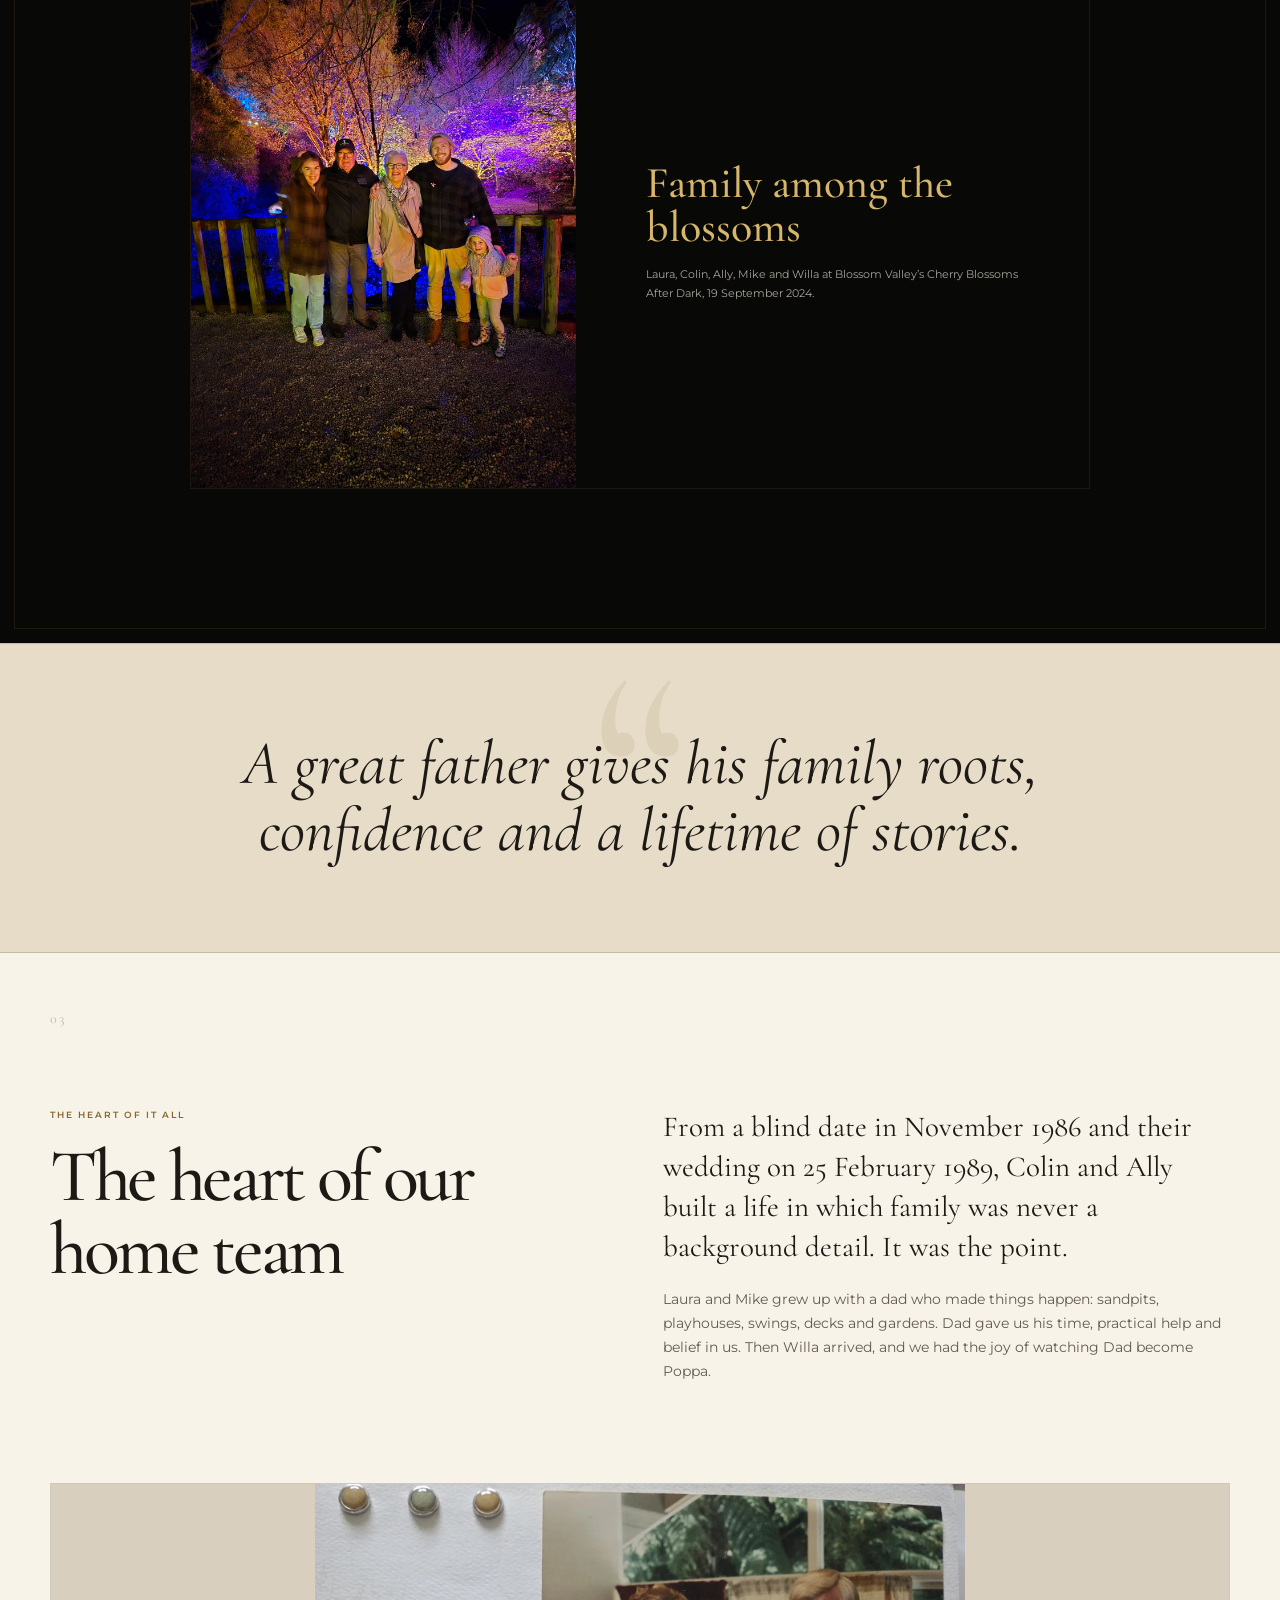
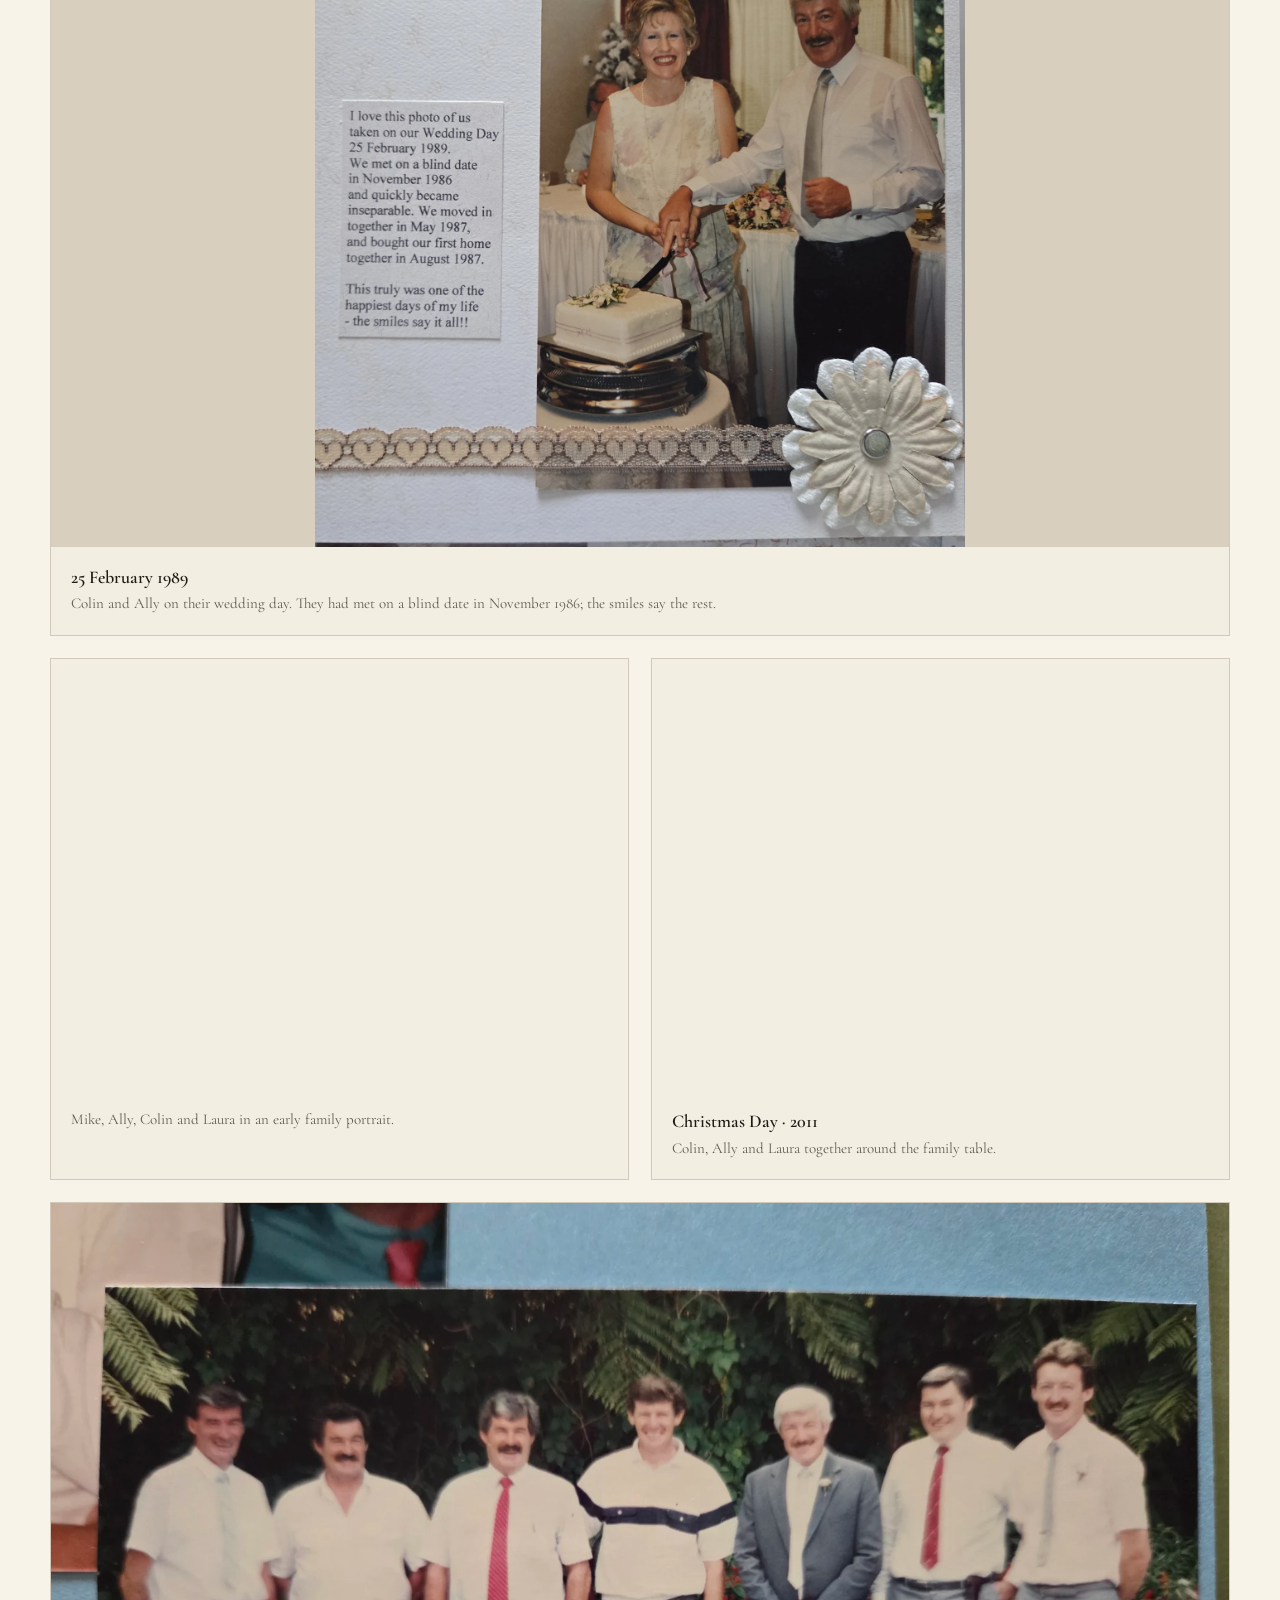
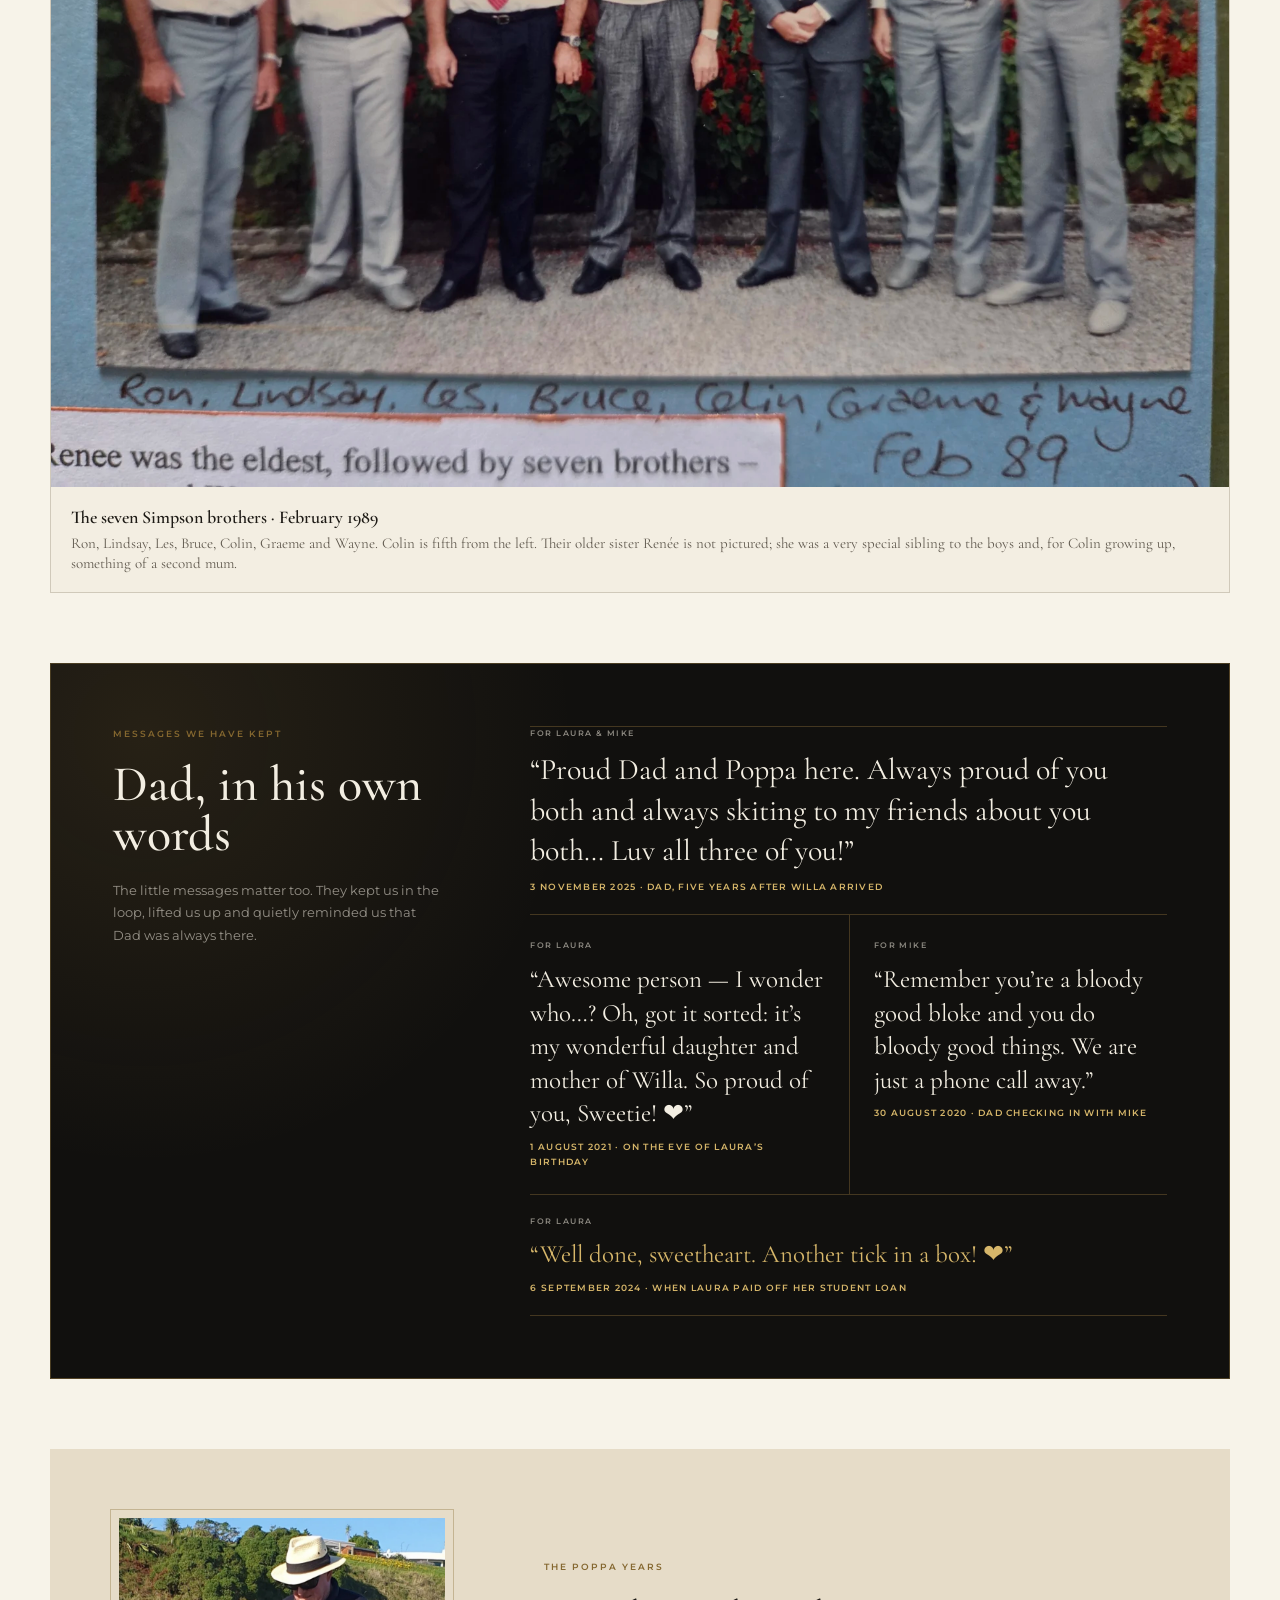
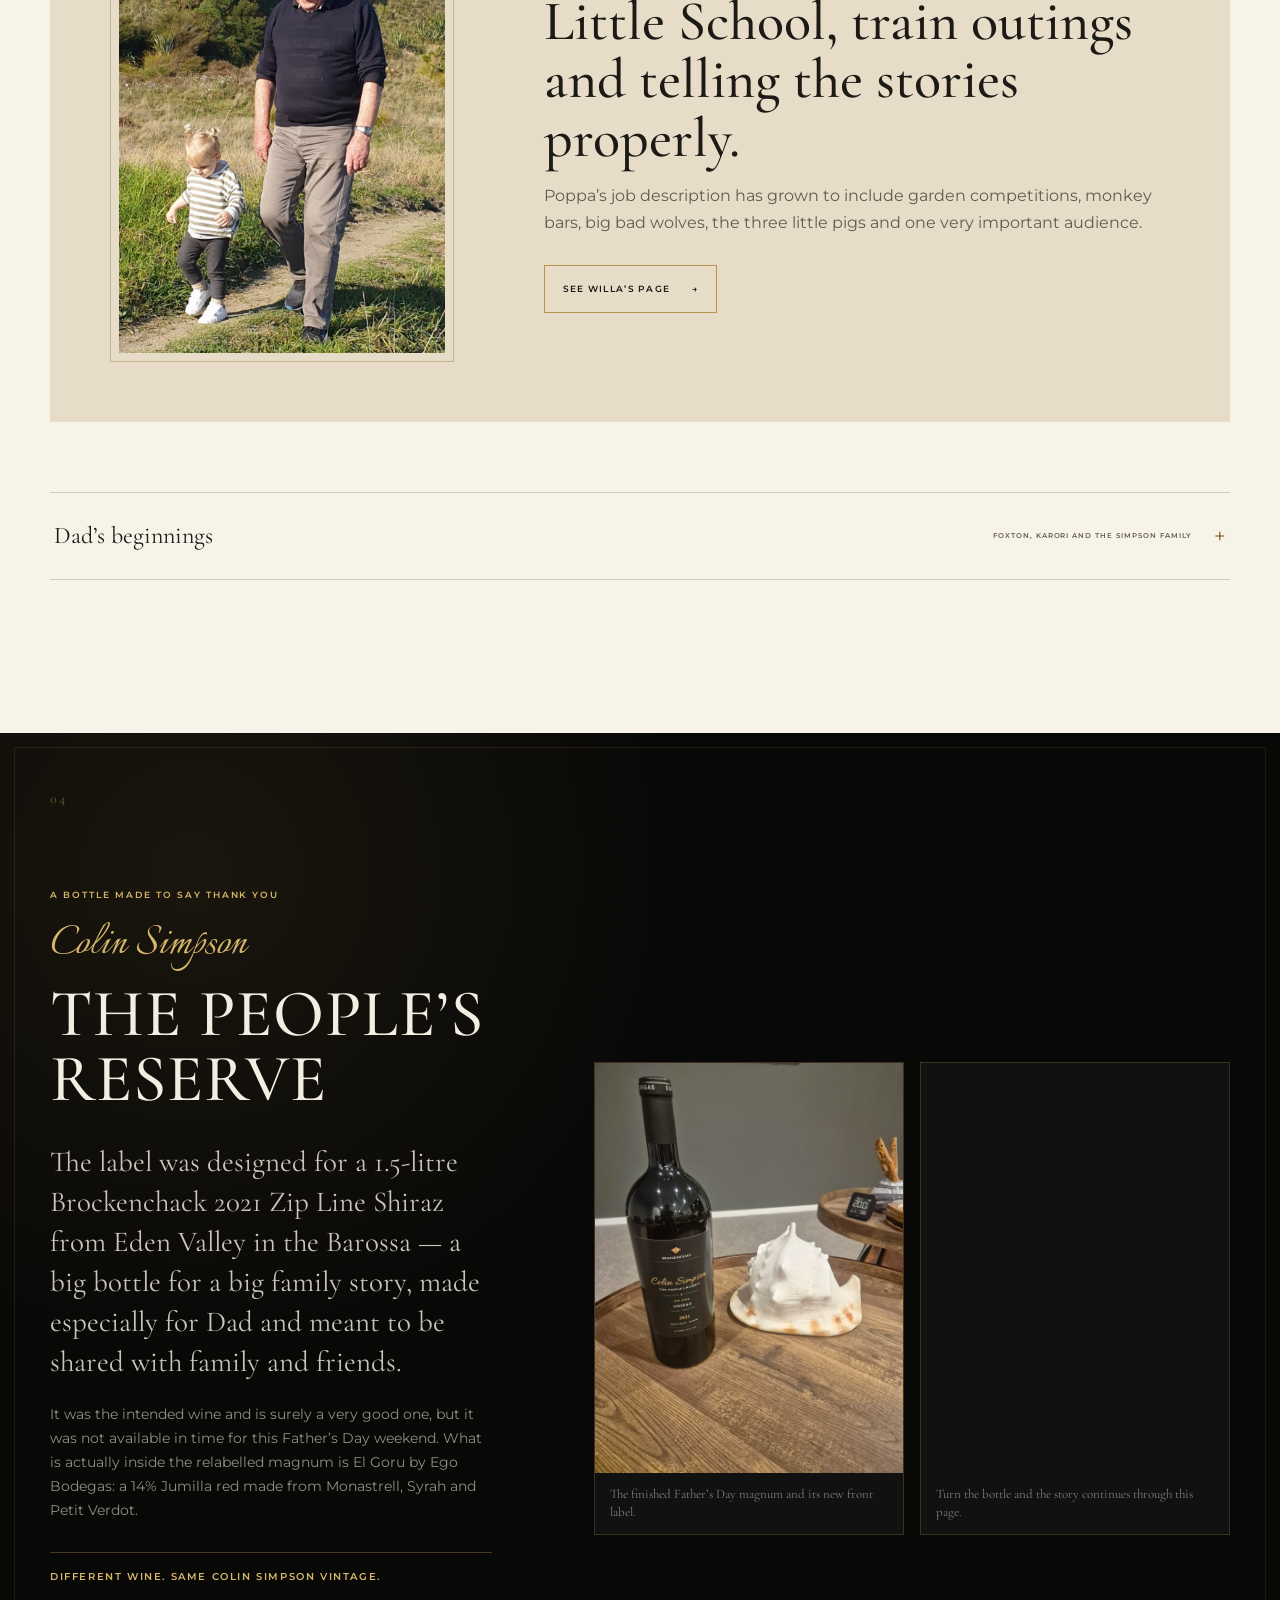
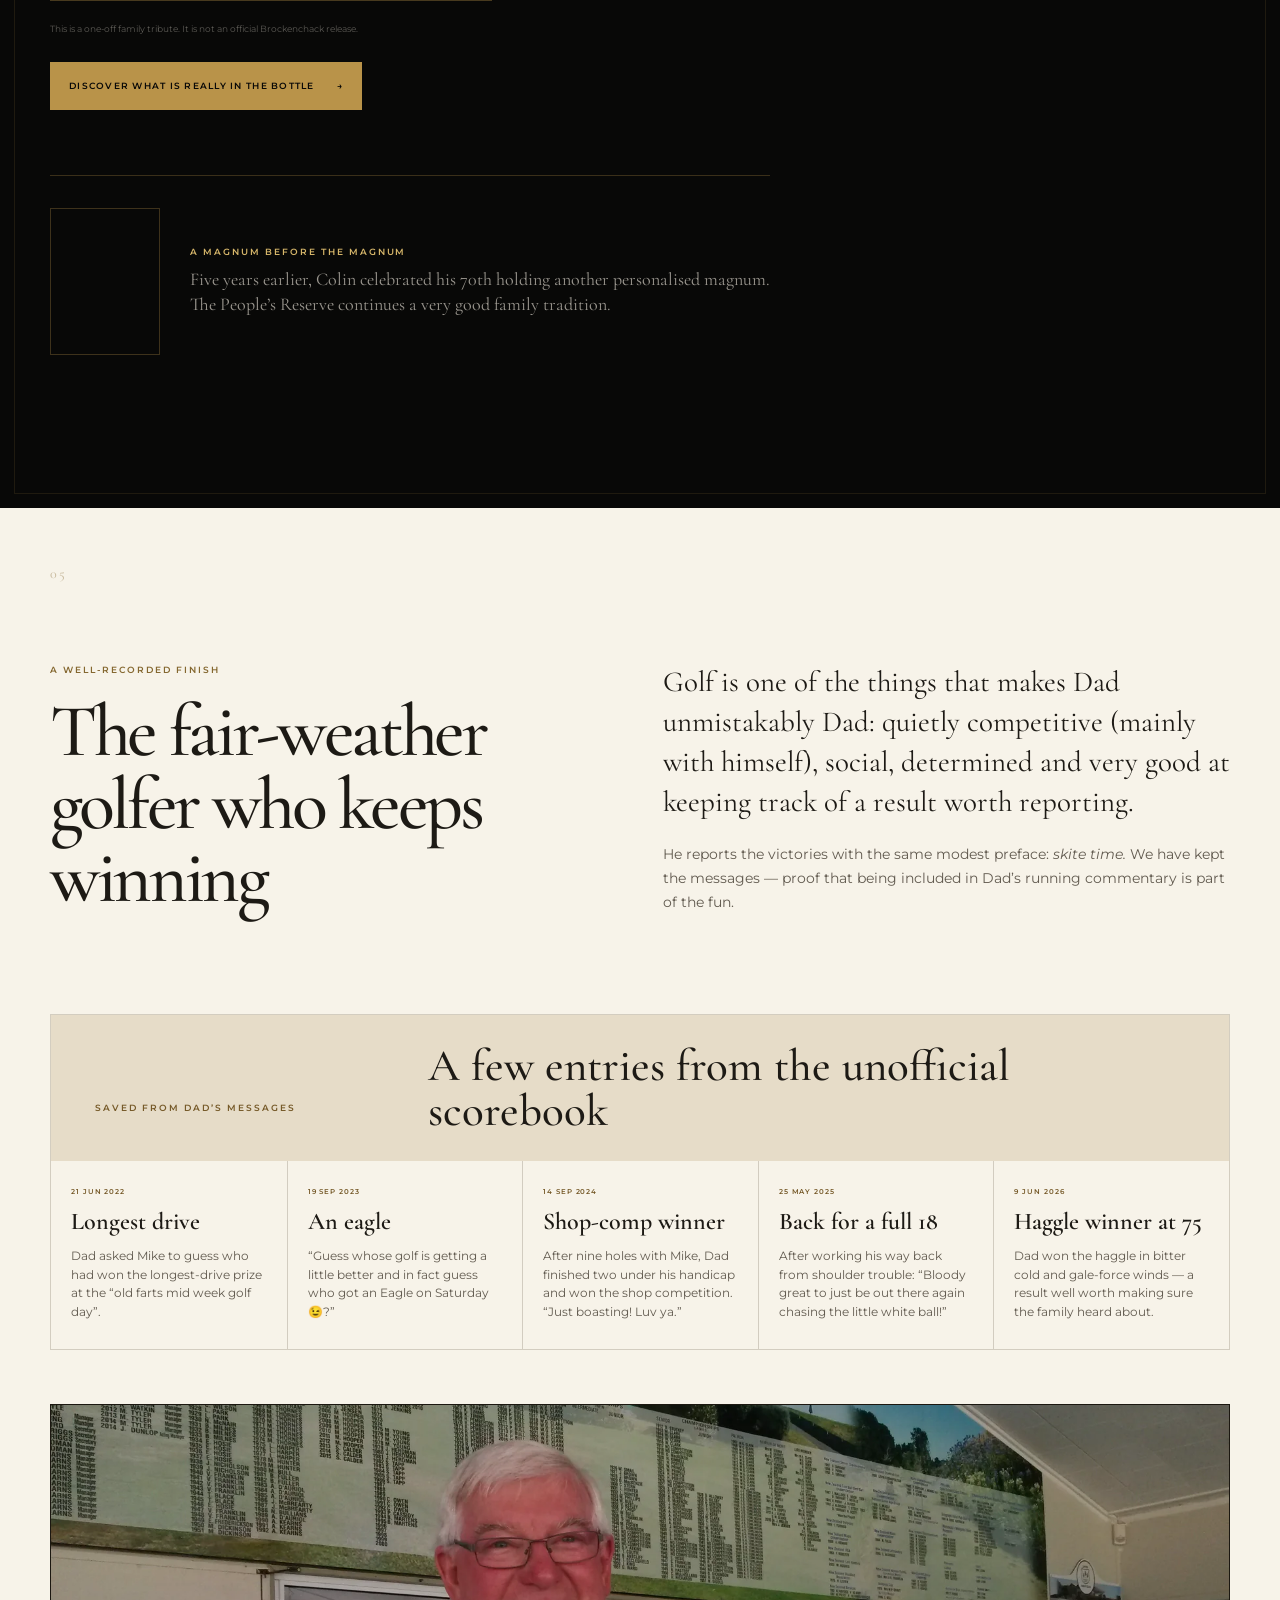
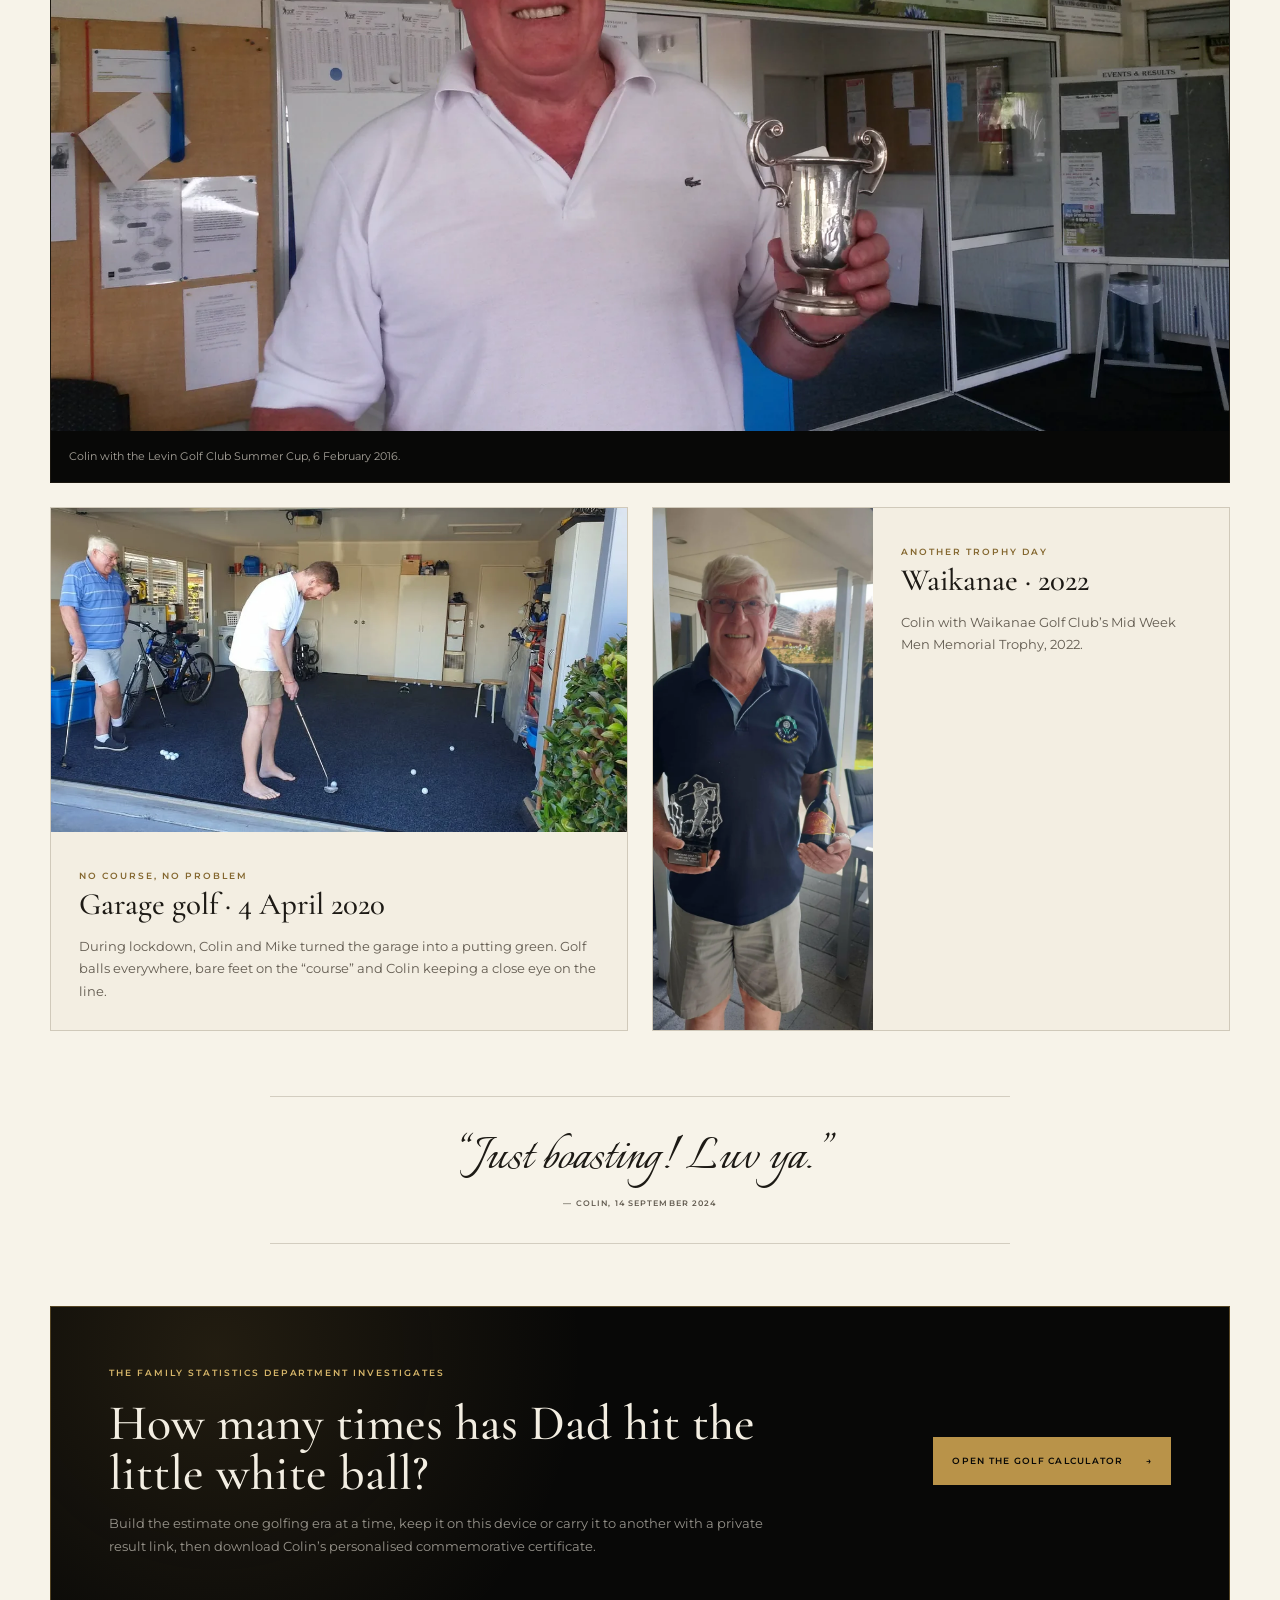
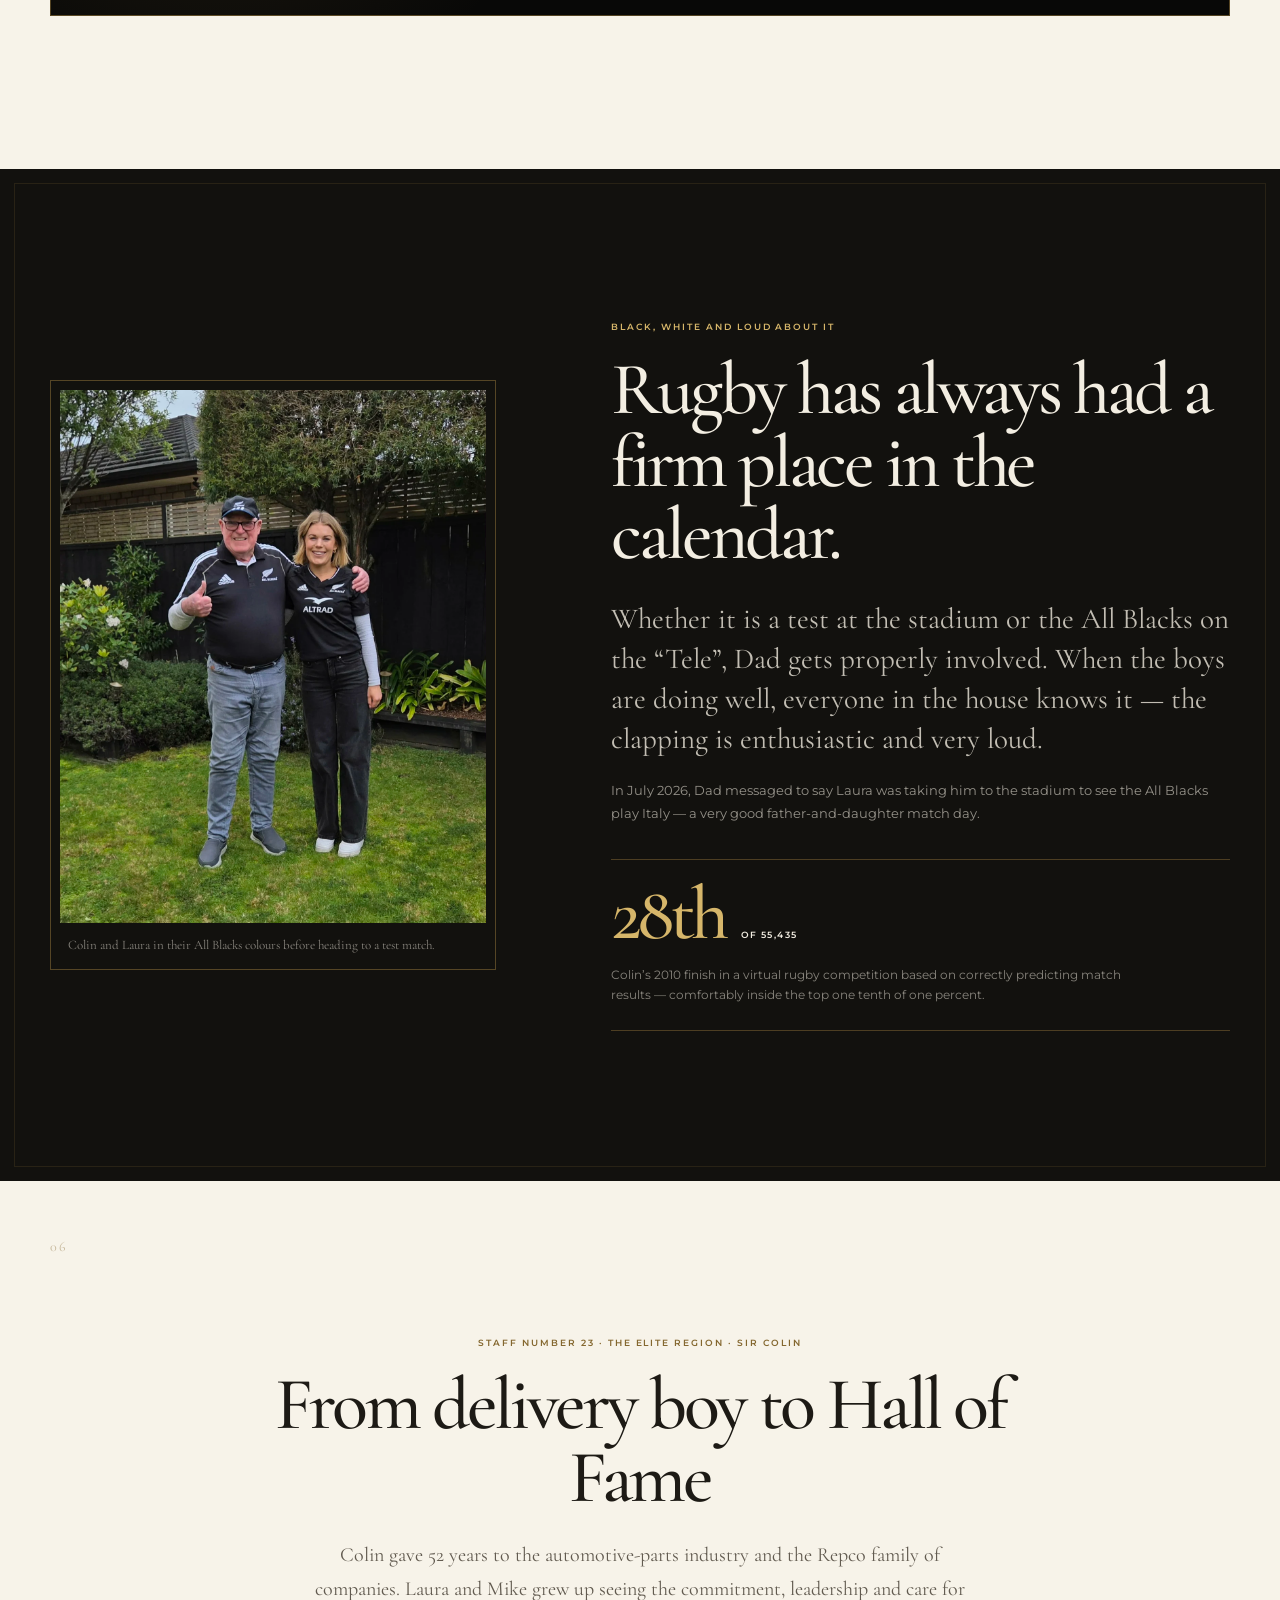
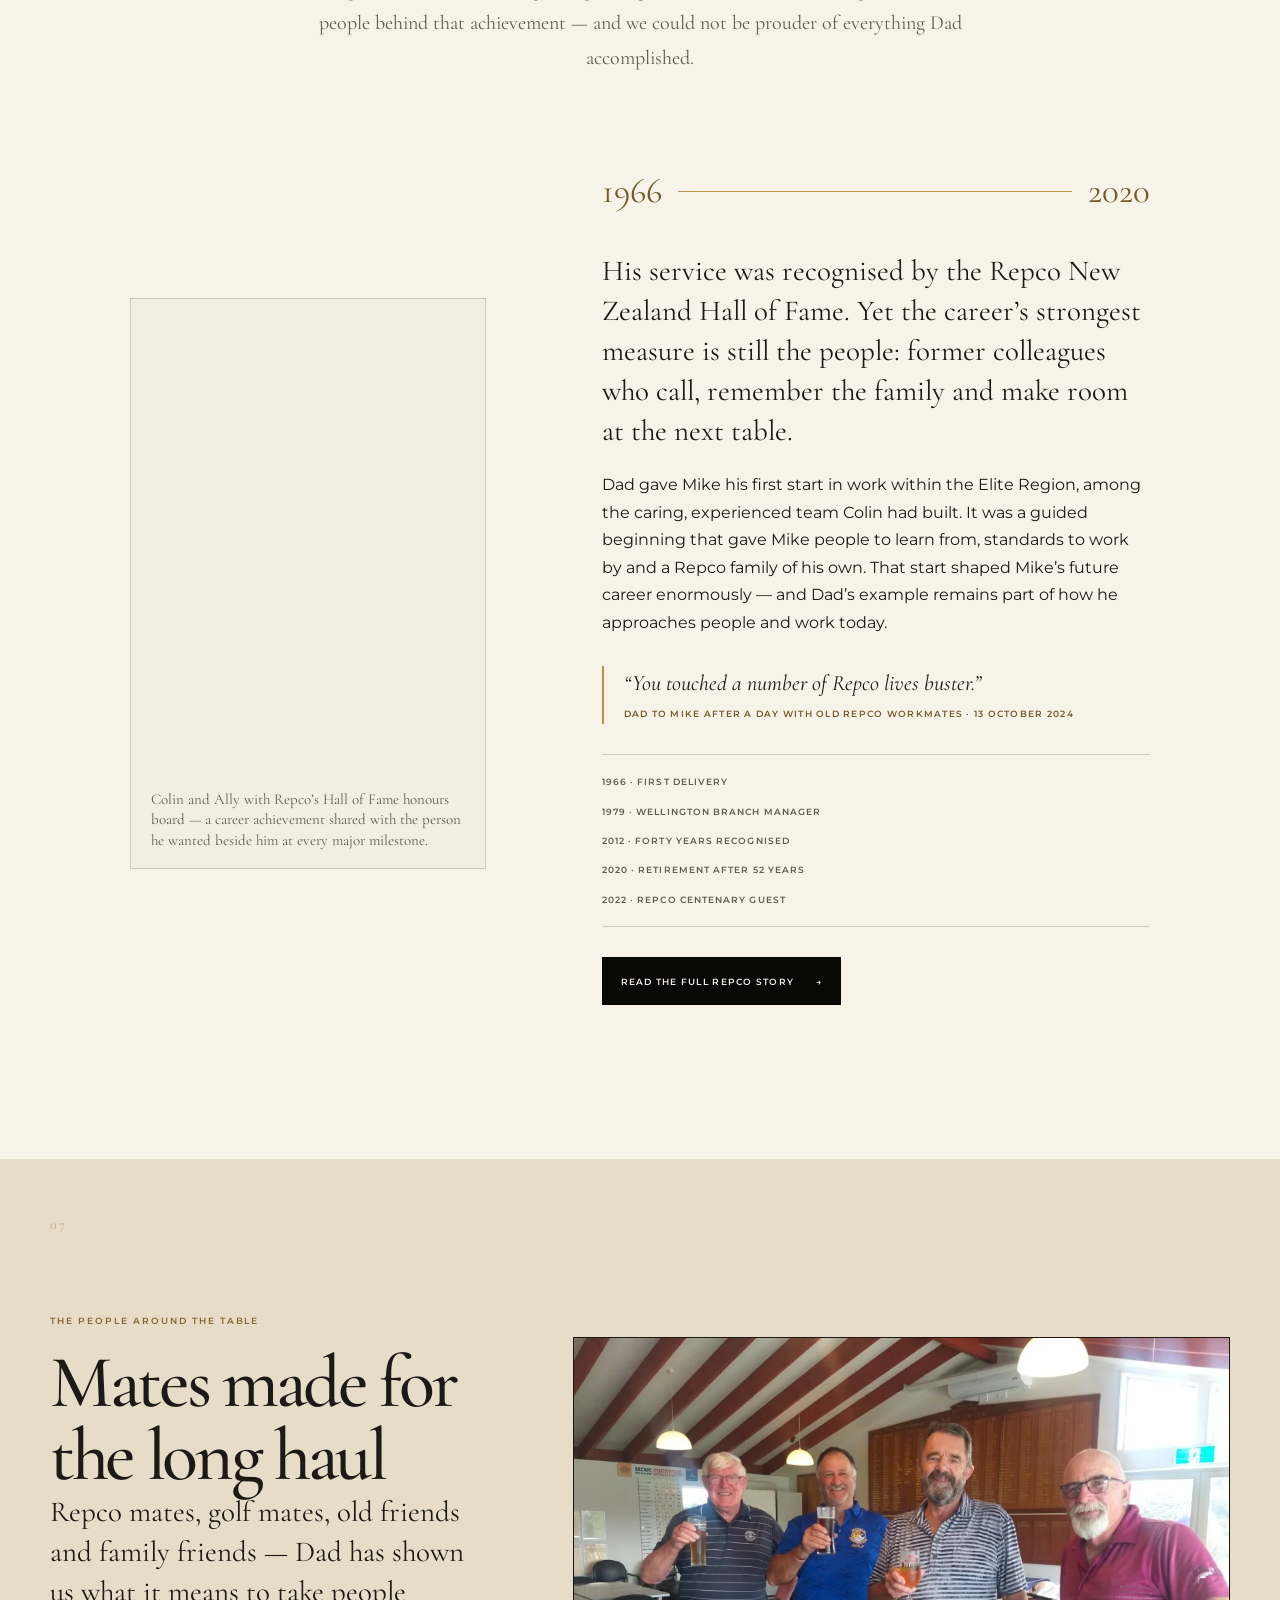
==== commit de9cf011: "Add Laura and Mike tributes and refine family golf estimate" ====
--- a/index.html
+++ b/index.html
@@ -30,9 +30,9 @@
       rel="stylesheet"
     />
     <link rel="preload" as="image" href="assets/images/hero-two-sir-colins.webp" />
-    <link rel="stylesheet" href="styles.css?v=20260905-2" />
-    <script src="editable-details.js" defer></script>
-    <script src="script.js" defer></script>
+    <link rel="stylesheet" href="styles.css?v=20260905-3" />
+    <script src="editable-details.js?v=20260905-3" defer></script>
+    <script src="script.js?v=20260905-3" defer></script>
   </head>
   <body>
     <a class="skip-link" href="#main">Skip to the memories</a>
@@ -148,8 +148,9 @@
               </div>
               <div class="video-copy">
                 <span class="card-kicker">Laura · For Dad</span>
-                <h3>A Father’s Day message from Laura</h3>
-                <p>Laura’s portrait iPhone video will sit here in the same format as Willa’s.</p>
+                <h3>How lucky are we to have you</h3>
+                <p>Laura’s short portrait message will be added here. Her photographs and full Father’s Day page are ready now.</p>
+                <a class="text-link" id="laura-story-link" href="laura.html" data-story-link>Read Laura’s message <span aria-hidden="true">→</span></a>
               </div>
             </article>
 
@@ -160,8 +161,9 @@
               </div>
               <div class="video-copy">
                 <span class="card-kicker">Mike · For Dad</span>
-                <h3>A Father’s Day message from Mike</h3>
-                <p>Mike’s portrait Samsung video will be added here as soon as it is ready.</p>
+                <h3>A legendary father. A pretty good bloke.</h3>
+                <p>Mike’s short portrait message will be added here. His photographs, message and a few treasured texts are ready now.</p>
+                <a class="text-link" id="mike-story-link" href="mike.html" data-story-link>Read Mike’s message <span aria-hidden="true">→</span></a>
               </div>
             </article>
 
@@ -233,7 +235,7 @@
           </figure>
           <figure class="photo-card photo-card-wide" data-reveal>
             <img src="assets/images/family-brothers-1989.webp" alt="The seven Simpson brothers standing together in February 1989" width="1800" height="1350" loading="lazy" decoding="async" />
-            <figcaption><strong>The seven Simpson brothers · February 1989</strong><span>Ron, Lindsay, Les, Bruce, Colin, Graeme and Wayne. Colin is fifth from the left.</span></figcaption>
+            <figcaption><strong>The seven Simpson brothers · February 1989</strong><span>Ron, Lindsay, Les, Bruce, Colin, Graeme and Wayne. Colin is fifth from the left. Their older sister Renée is not pictured; she was a very special sibling to the boys and, for Colin growing up, something of a second mum.</span></figcaption>
           </figure>
         </div>
 
@@ -280,8 +282,24 @@
         </aside>
 
         <details class="archive-drawer" data-reveal>
-          <summary><span>From the early family archive</span><small>Three captions ready for Mum’s details</small></summary>
-          <div class="archive-grid">
+          <summary><span>Dad’s beginnings</span><small>Foxton, Karori and the Simpson family</small></summary>
+          <div class="origins-intro">
+            <p>
+              Colin was born in Foxton on 19 January 1951 after Hazel travelled back from Wellington
+              to have her sixth baby. He grew up in Karori as one of eight Simpson children: Renée first,
+              followed by seven brothers. For six years Colin was the youngest, before Graeme and Wayne arrived.
+            </p>
+            <p>
+              The next pieces of Hazel and Ron’s story, more about the brothers, and a proper tribute to Renée
+              will be added here once Mum has helped fill in the family details.
+            </p>
+          </div>
+          <div class="origins-grid" aria-label="Family stories to be completed">
+            <article class="origin-card"><span aria-hidden="true">H · R</span><h3>Hazel &amp; Ron</h3><p>Colin’s mum and dad. Their photographs and more of their story will have a place here.</p></article>
+            <article class="origin-card origin-card-renee"><span aria-hidden="true">R</span><h3>Renée</h3><p>The eldest Simpson child, a much-loved sister and an especially important guiding presence in Colin’s early life.</p></article>
+            <article class="origin-card"><span aria-hidden="true">7</span><h3>The brothers</h3><p>Ron, Lindsay, Les, Bruce, Colin, Graeme and Wayne — seven brothers, with more family memories still to come.</p></article>
+          </div>
+          <div class="archive-grid archive-schooldays">
             <figure class="photo-card">
               <img src="assets/images/archive-school-1956.webp" alt="A 1956 school class photograph from Colin’s family archive" width="2200" height="1650" loading="lazy" decoding="async" />
               <figcaption data-detail="school1956">A 1956 school photograph from Colin’s family archive.</figcaption>
@@ -406,8 +424,14 @@
           </figure>
           <div class="repco-copy" data-reveal>
             <div class="repco-years"><span>1966</span><i aria-hidden="true"></i><span>2020</span></div>
-            <p class="lead">His service was recognised by the Repco New Zealand Hall of Fame. Yet the strongest measure of the career is how many former colleagues still call, remember the family and make room at the next table.</p>
-            <blockquote class="message-inline"><p>“You touched a number of Repco lives buster.”</p><cite>Dad to Mike · 13 October 2024</cite></blockquote>
+            <p class="lead">His service was recognised by the Repco New Zealand Hall of Fame. Yet the career’s strongest measure is still the people: former colleagues who call, remember the family and make room at the next table.</p>
+            <p>
+              Dad gave Mike his first start in work within the Elite Region, among the caring, experienced team
+              Colin had built. It was a guided beginning that gave Mike people to learn from, standards to work by
+              and a Repco family of his own. That start shaped Mike’s future career enormously — and Dad’s example
+              remains part of how he approaches people and work today.
+            </p>
+            <blockquote class="message-inline"><p>“You touched a number of Repco lives buster.”</p><cite>Dad to Mike after a day with old Repco workmates · 13 October 2024</cite></blockquote>
             <ul class="label-list" aria-label="Repco milestones"><li>1966 · First delivery</li><li>1979 · Wellington branch manager</li><li>2012 · Forty years recognised</li><li>2020 · Retirement after 52 years</li><li>2022 · Repco centenary guest</li></ul>
             <a class="button button-dark" id="repco-story-link" href="repco.html" data-story-link>Read the full Repco story <span aria-hidden="true">→</span></a>
           </div>
--- a/styles.css
+++ b/styles.css
@@ -1246,6 +1246,87 @@
   object-position: 50% 25%;
 }
 
+.origins-intro {
+  border-top: 1px solid var(--line);
+  display: grid;
+  gap: 30px;
+  grid-template-columns: repeat(2, minmax(0, 1fr));
+  padding: 38px 4px 28px;
+}
+
+.origins-intro p {
+  color: var(--ink-soft);
+  font-family: var(--serif);
+  font-size: clamp(18px, 2vw, 23px);
+  line-height: 1.45;
+  margin: 0;
+}
+
+.origins-grid {
+  display: grid;
+  gap: 14px;
+  grid-template-columns: repeat(3, minmax(0, 1fr));
+  margin-bottom: 34px;
+}
+
+.origin-card {
+  background: var(--black);
+  border: 1px solid rgba(185, 147, 73, 0.34);
+  color: var(--ivory);
+  min-height: 260px;
+  padding: 27px;
+  position: relative;
+}
+
+.origin-card > span {
+  align-items: center;
+  color: var(--gold-bright);
+  display: flex;
+  font-family: var(--serif);
+  font-size: 18px;
+  height: 58px;
+  justify-content: center;
+  margin-bottom: 35px;
+  position: relative;
+  width: 58px;
+}
+
+.origin-card > span::before {
+  border: 1px solid rgba(211, 179, 102, 0.42);
+  content: "";
+  inset: 0;
+  outline: 1px solid rgba(211, 179, 102, 0.1);
+  outline-offset: -6px;
+  position: absolute;
+  transform: rotate(45deg);
+}
+
+.origin-card h3 {
+  color: var(--gold-bright);
+  font-family: var(--serif);
+  font-size: 28px;
+  font-weight: 500;
+  margin: 0 0 10px;
+}
+
+.origin-card p {
+  color: rgba(243, 238, 226, 0.6);
+  font-size: 12px;
+  line-height: 1.65;
+  margin: 0;
+}
+
+.origin-card-renee {
+  background:
+    radial-gradient(circle at 80% 12%, rgba(185, 147, 73, 0.2), transparent 38%),
+    var(--black);
+}
+
+.archive-schooldays {
+  border-top: 1px solid var(--line);
+  padding-top: 34px;
+}
+
 .wine-grid {
   align-items: center;
   display: grid;
@@ -2177,6 +2258,101 @@
   font-size: 12px;
   line-height: 1.55;
   margin: 13px 0 0;
+}
+
+.family-estimate-panel {
+  background:
+    radial-gradient(circle at 84% 18%, rgba(185, 147, 73, 0.18), transparent 35%),
+    var(--black);
+  border: 1px solid rgba(185, 147, 73, 0.42);
+  color: var(--ivory);
+  margin: 0 0 34px;
+  padding: clamp(30px, 5vw, 54px);
+  position: relative;
+}
+
+.family-estimate-panel::after {
+  border: 1px solid rgba(185, 147, 73, 0.13);
+  content: "";
+  inset: 8px;
+  pointer-events: none;
+  position: absolute;
+}
+
+.family-estimate-panel h3 {
+  color: var(--ivory);
+  font-family: var(--serif);
+  font-size: clamp(34px, 4.5vw, 54px);
+  font-weight: 500;
+  line-height: 1;
+  margin: 0 0 17px;
+  max-width: 760px;
+}
+
+.family-estimate-panel p:not(.eyebrow) {
+  color: rgba(243, 238, 226, 0.62);
+  font-size: 13px;
+  margin: 0;
+  max-width: 760px;
+}
+
+.estimate-status {
+  border-top: 1px solid rgba(185, 147, 73, 0.3);
+  color: var(--gold-bright);
+  display: block;
+  font-size: 8px;
+  font-weight: 600;
+  letter-spacing: 0.15em;
+  margin-top: 28px;
+  padding-top: 18px;
+  text-transform: uppercase;
+}
+
+.family-estimate-ready {
+  align-items: center;
+  display: grid;
+  gap: 42px;
+  grid-template-columns: minmax(0, 1fr) minmax(250px, 0.52fr);
+  position: relative;
+  z-index: 1;
+}
+
+.family-estimate-ready[hidden],
+.family-estimate-pending[hidden] {
+  display: none;
+}
+
+.family-estimate-total {
+  border-left: 1px solid rgba(185, 147, 73, 0.38);
+  padding: 16px 0 16px 38px;
+  text-align: center;
+}
+
+.family-estimate-total > strong {
+  color: var(--gold-bright);
+  display: block;
+  font-family: var(--serif);
+  font-size: clamp(52px, 7vw, 82px);
+  font-weight: 600;
+  letter-spacing: -0.04em;
+  line-height: 0.9;
+}
+
+.family-estimate-total > span {
+  display: block;
+  font-family: var(--serif);
+  font-size: 22px;
+  margin-top: 10px;
+}
+
+.family-estimate-total small {
+  color: rgba(243, 238, 226, 0.45);
+  display: block;
+  font-size: 7px;
+  letter-spacing: 0.1em;
+  line-height: 1.7;
+  margin-top: 17px;
+  text-transform: uppercase;
 }
 
 .golf-form {
@@ -2403,6 +2579,43 @@
   max-width: 620px;
 }
 
+.family-result-comparison {
+  background: rgba(211, 179, 102, 0.08);
+  border: 1px solid rgba(211, 179, 102, 0.34);
+  margin: 0 auto 28px;
+  max-width: 720px;
+  padding: 25px;
+}
+
+.family-result-comparison[hidden] {
+  display: none;
+}
+
+.family-result-comparison > span {
+  color: rgba(243, 238, 226, 0.5);
+  display: block;
+  font-size: 7px;
+  font-weight: 600;
+  letter-spacing: 0.14em;
+  text-transform: uppercase;
+}
+
+.family-result-comparison > strong {
+  color: var(--gold-bright);
+  display: block;
+  font-family: var(--serif);
+  font-size: clamp(25px, 4vw, 37px);
+  font-weight: 500;
+  line-height: 1.1;
+  margin-top: 9px;
+}
+
+.family-result-comparison p {
+  color: rgba(243, 238, 226, 0.58);
+  font-size: 11px;
+  margin: 9px auto 0;
+}
+
 .result-actions {
   align-items: stretch;
   display: flex;
@@ -2421,6 +2634,43 @@
 .button-result-share:focus-visible {
   background: rgba(211, 179, 102, 0.12);
   border-color: var(--gold-bright);
+}
+
+.button-result-clear {
+  background: transparent;
+  border: 1px solid rgba(243, 238, 226, 0.25);
+  color: rgba(243, 238, 226, 0.72);
+}
+
+.button-result-clear:hover,
+.button-result-clear:focus-visible {
+  background: rgba(243, 238, 226, 0.08);
+  border-color: rgba(243, 238, 226, 0.56);
+  color: var(--ivory);
+}
+
+.signature-quote-copy {
+  margin: auto;
+  position: relative;
+  z-index: 2;
+}
+
+.calculator-quote .signature-quote-copy p {
+  margin: 0 auto;
+}
+
+.calculator-quote .signature-quote-copy cite {
+  color: #6e5a36;
+  display: block;
+  font-family: var(--sans);
+  font-size: 8px;
+  font-style: normal;
+  font-weight: 600;
+  letter-spacing: 0.11em;
+  line-height: 1.7;
+  margin: 24px auto 0;
+  max-width: 650px;
+  text-transform: uppercase;
 }
 
 .result-share-note {
@@ -2676,6 +2926,235 @@
   font-family: var(--serif);
   font-size: 13px;
   padding: 13px 15px;
+}
+
+/* Laura and Mike message pages */
+.personal-page-hero h1 {
+  max-width: 900px;
+}
+
+.personal-opening > .section-heading {
+  margin-bottom: 52px;
+}
+
+.message-opening-grid {
+  align-items: stretch;
+  display: grid;
+  gap: clamp(24px, 5vw, 62px);
+  grid-template-columns: minmax(280px, 0.72fr) minmax(0, 1.28fr);
+}
+
+.message-opening-grid-landscape {
+  grid-template-columns: minmax(0, 1.08fr) minmax(340px, 0.92fr);
+}
+
+.message-hero-photo {
+  background: var(--black);
+  border: 1px solid var(--line);
+  display: grid;
+  grid-template-rows: 1fr auto;
+  margin: 0;
+  overflow: hidden;
+}
+
+.message-hero-photo img {
+  aspect-ratio: 3 / 4;
+  height: 100%;
+  object-fit: cover;
+  width: 100%;
+}
+
+.message-hero-landscape img {
+  aspect-ratio: 4 / 3;
+}
+
+.message-hero-photo figcaption {
+  color: rgba(243, 238, 226, 0.6);
+  display: flex;
+  flex-direction: column;
+  font-family: var(--serif);
+  font-size: 14px;
+  gap: 3px;
+  padding: 18px 20px;
+}
+
+.message-hero-photo figcaption strong {
+  color: var(--gold-bright);
+  font-size: 18px;
+  font-weight: 500;
+}
+
+.family-letter {
+  background:
+    radial-gradient(circle at 88% 8%, rgba(185, 147, 73, 0.15), transparent 34%),
+    var(--black);
+  border: 3px double var(--gold);
+  color: var(--ivory);
+  display: flex;
+  flex-direction: column;
+  justify-content: center;
+  margin: 0;
+  min-width: 0;
+  overflow: hidden;
+  padding: clamp(38px, 6vw, 72px);
+  position: relative;
+}
+
+.family-letter .quote-mark {
+  color: rgba(211, 179, 102, 0.1);
+  left: auto;
+  right: 18px;
+  top: -35px;
+  transform: none;
+}
+
+.family-letter p {
+  font-family: var(--serif);
+  font-size: clamp(24px, 3vw, 35px);
+  font-style: italic;
+  line-height: 1.28;
+  margin: 0 0 22px;
+  position: relative;
+  z-index: 1;
+}
+
+.family-letter p + p {
+  color: rgba(243, 238, 226, 0.77);
+  font-size: clamp(19px, 2.2vw, 25px);
+  margin-top: 4px;
+}
+
+.family-letter cite {
+  color: var(--gold-bright);
+  font-family: var(--script);
+  font-size: clamp(34px, 5vw, 50px);
+  font-style: normal;
+  line-height: 1;
+  margin-top: 12px;
+  position: relative;
+  z-index: 1;
+}
+
+.personal-gallery {
+  display: grid;
+  gap: 18px;
+  grid-template-columns: repeat(3, minmax(0, 1fr));
+  margin-top: 62px;
+}
+
+.personal-gallery .photo-card {
+  grid-column: auto;
+}
+
+.personal-gallery .photo-card img {
+  aspect-ratio: 3 / 4;
+  height: auto;
+  object-fit: cover;
+  width: 100%;
+}
+
+.mike-gallery {
+  grid-template-columns: repeat(2, minmax(0, 1fr));
+}
+
+.mike-gallery .photo-card-landscape {
+  grid-column: 1 / -1;
+}
+
+.mike-gallery .photo-card-landscape img {
+  aspect-ratio: 4 / 3;
+}
+
+.message-video-band .section-heading {
+  margin-bottom: 42px;
+}
+
+.message-video-band .section-heading h2 {
+  color: var(--ivory);
+}
+
+.message-video-band .section-heading > p:last-child {
+  color: rgba(243, 238, 226, 0.56);
+}
+
+.pending-message-video {
+  aspect-ratio: 9 / 16;
+  padding: 9px;
+}
+
+.pending-message-video .video-placeholder {
+  color: var(--ivory);
+  height: 100%;
+  min-height: 0;
+}
+
+.personal-messages > .section-heading {
+  margin-bottom: 52px;
+}
+
+.message-quote-grid {
+  display: grid;
+  gap: 16px;
+  grid-template-columns: repeat(2, minmax(0, 1fr));
+}
+
+.message-quote-card {
+  background: var(--ivory-deep);
+  border: 1px solid var(--line);
+  display: flex;
+  flex-direction: column;
+  justify-content: space-between;
+  margin: 0;
+  min-height: 235px;
+  padding: clamp(25px, 4vw, 39px);
+}
+
+.message-quote-card p {
+  color: var(--ink);
+  font-family: var(--serif);
+  font-size: clamp(21px, 2.6vw, 29px);
+  line-height: 1.28;
+  margin: 0 0 28px;
+}
+
+.message-quote-card cite {
+  color: #765a29;
+  font-family: var(--sans);
+  font-size: 7px;
+  font-style: normal;
+  font-weight: 600;
+  letter-spacing: 0.11em;
+  line-height: 1.6;
+  text-transform: uppercase;
+}
+
+.message-quote-featured {
+  background:
+    radial-gradient(circle at 86% 12%, rgba(185, 147, 73, 0.16), transparent 35%),
+    var(--black);
+  border-color: rgba(185, 147, 73, 0.42);
+  grid-column: 1 / -1;
+}
+
+.message-quote-featured p {
+  color: var(--ivory);
+  font-size: clamp(26px, 3.3vw, 39px);
+}
+
+.message-quote-featured cite {
+  color: var(--gold-bright);
+}
+
+.message-quote-dialogue span,
+.quote-follow-up {
+  color: #765a29;
+  font-size: 0.72em;
+}
+
+.quote-follow-up {
+  display: inline-block;
+  line-height: 1.45;
+  margin-top: 13px;
 }
 
 [data-reveal] {
@@ -3280,6 +3759,79 @@
   }
 }
 
+@media (max-width: 900px) {
+  .origins-intro,
+  .message-opening-grid,
+  .message-opening-grid-landscape,
+  .family-estimate-ready {
+    grid-template-columns: 1fr;
+  }
+
+  .origins-grid {
+    grid-template-columns: 1fr;
+  }
+
+  .origin-card {
+    min-height: 0;
+  }
+
+  .family-estimate-total {
+    border-left: 0;
+    border-top: 1px solid rgba(185, 147, 73, 0.38);
+    padding: 32px 0 0;
+  }
+
+  .message-hero-photo {
+    margin-inline: auto;
+    max-width: 620px;
+    width: 100%;
+  }
+
+  .message-hero-landscape {
+    max-width: 760px;
+  }
+
+  .family-letter {
+    min-height: 520px;
+  }
+
+  .personal-gallery {
+    grid-template-columns: repeat(2, minmax(0, 1fr));
+  }
+}
+
+@media (max-width: 600px) {
+  .personal-gallery,
+  .mike-gallery,
+  .message-quote-grid {
+    grid-template-columns: 1fr;
+  }
+
+  .mike-gallery .photo-card-landscape,
+  .message-quote-featured {
+    grid-column: auto;
+  }
+
+  .personal-gallery .photo-card img,
+  .mike-gallery .photo-card-landscape img {
+    aspect-ratio: auto;
+    height: auto;
+    object-fit: contain;
+  }
+
+  .family-letter {
+    min-height: 0;
+  }
+
+  .message-quote-card {
+    min-height: 0;
+  }
+
+  .calculator-quote .signature-quote-copy cite {
+    font-size: 7px;
+  }
+}
+
 @media (prefers-reduced-motion: reduce) {
   html {
     scroll-behavior: auto;
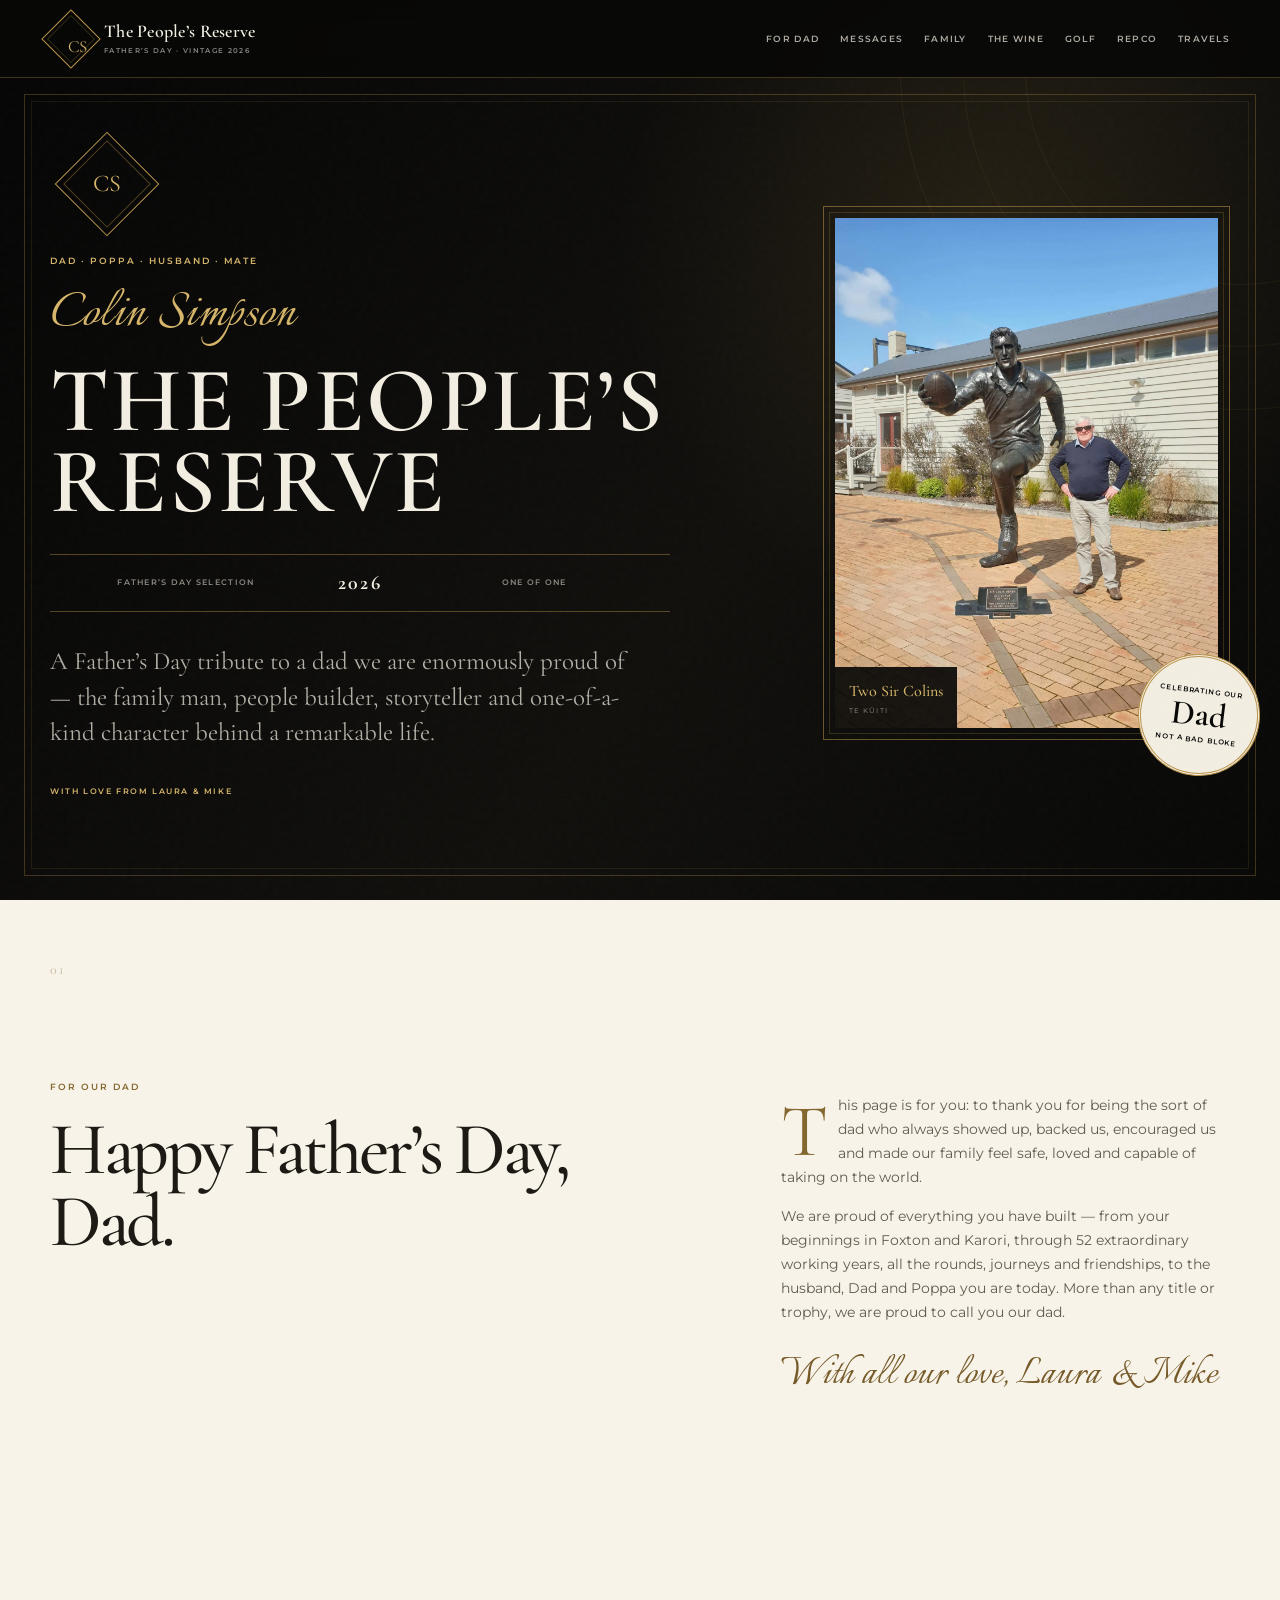
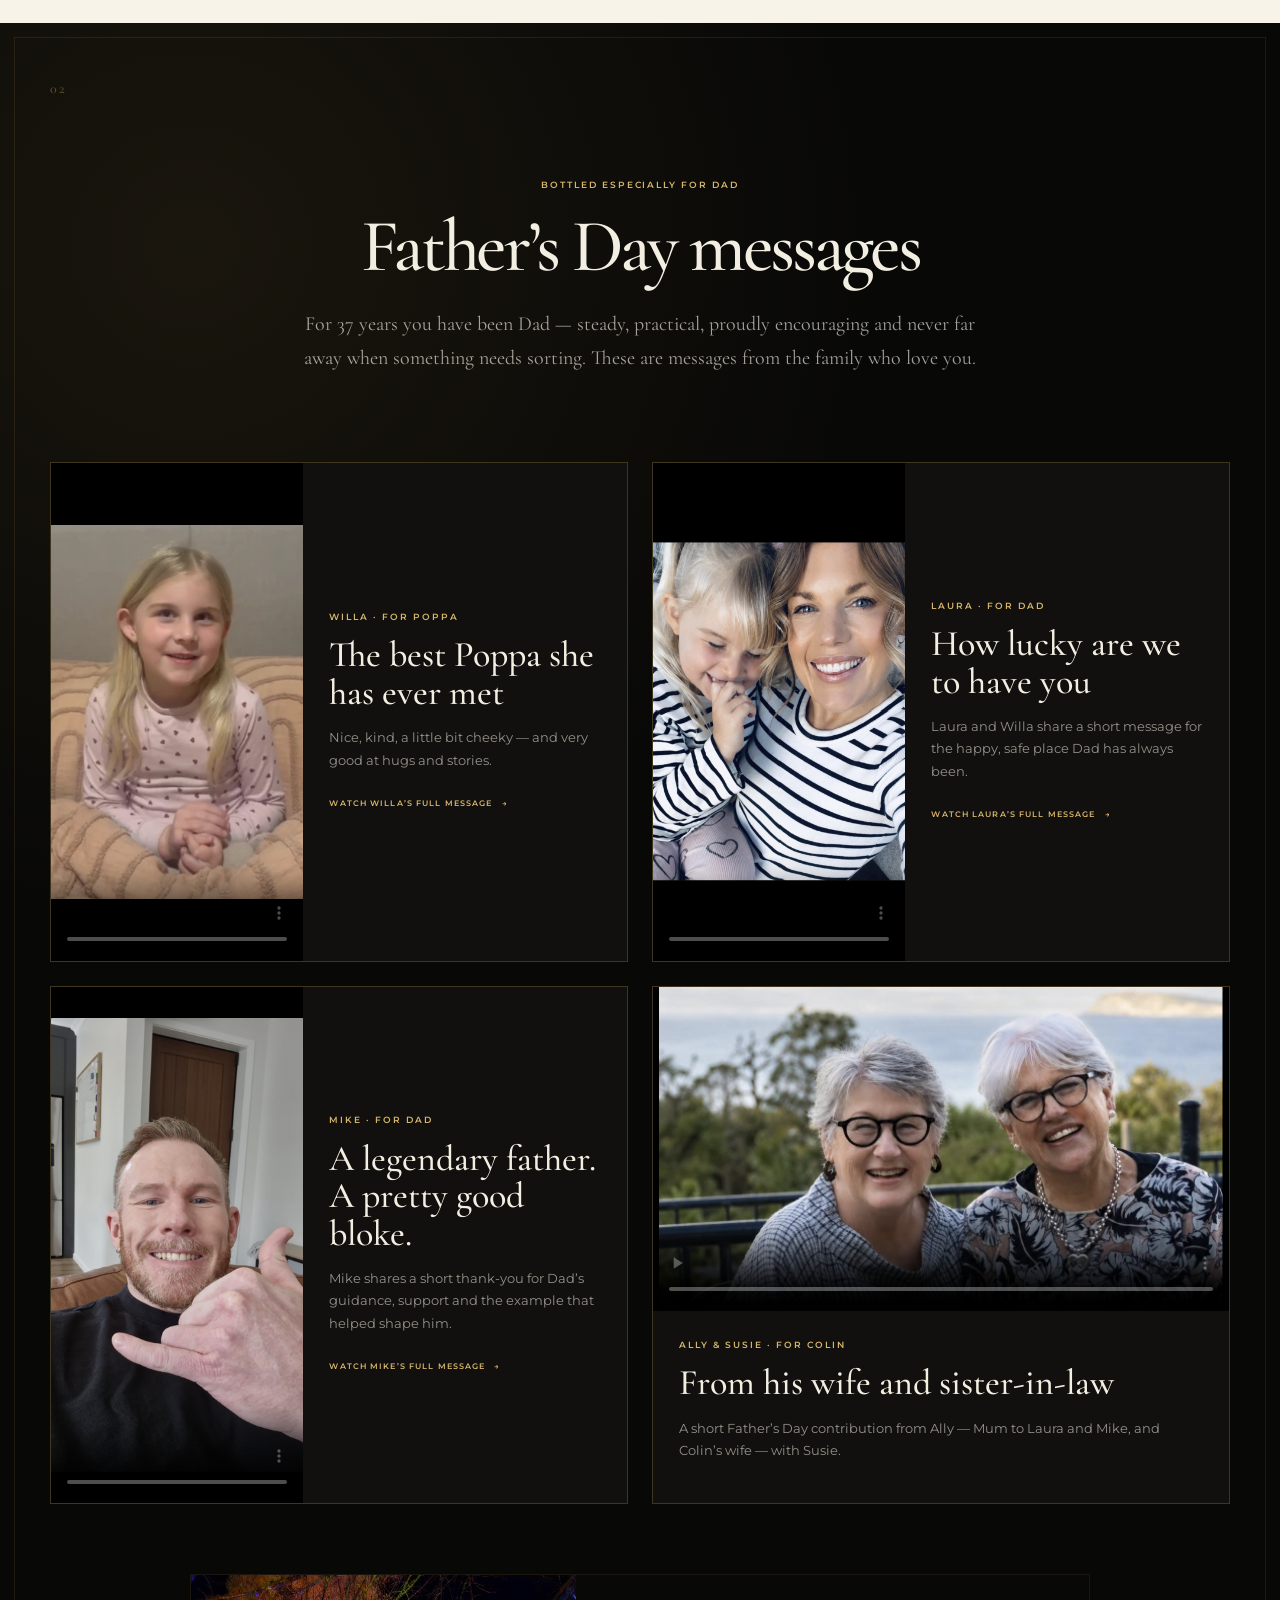
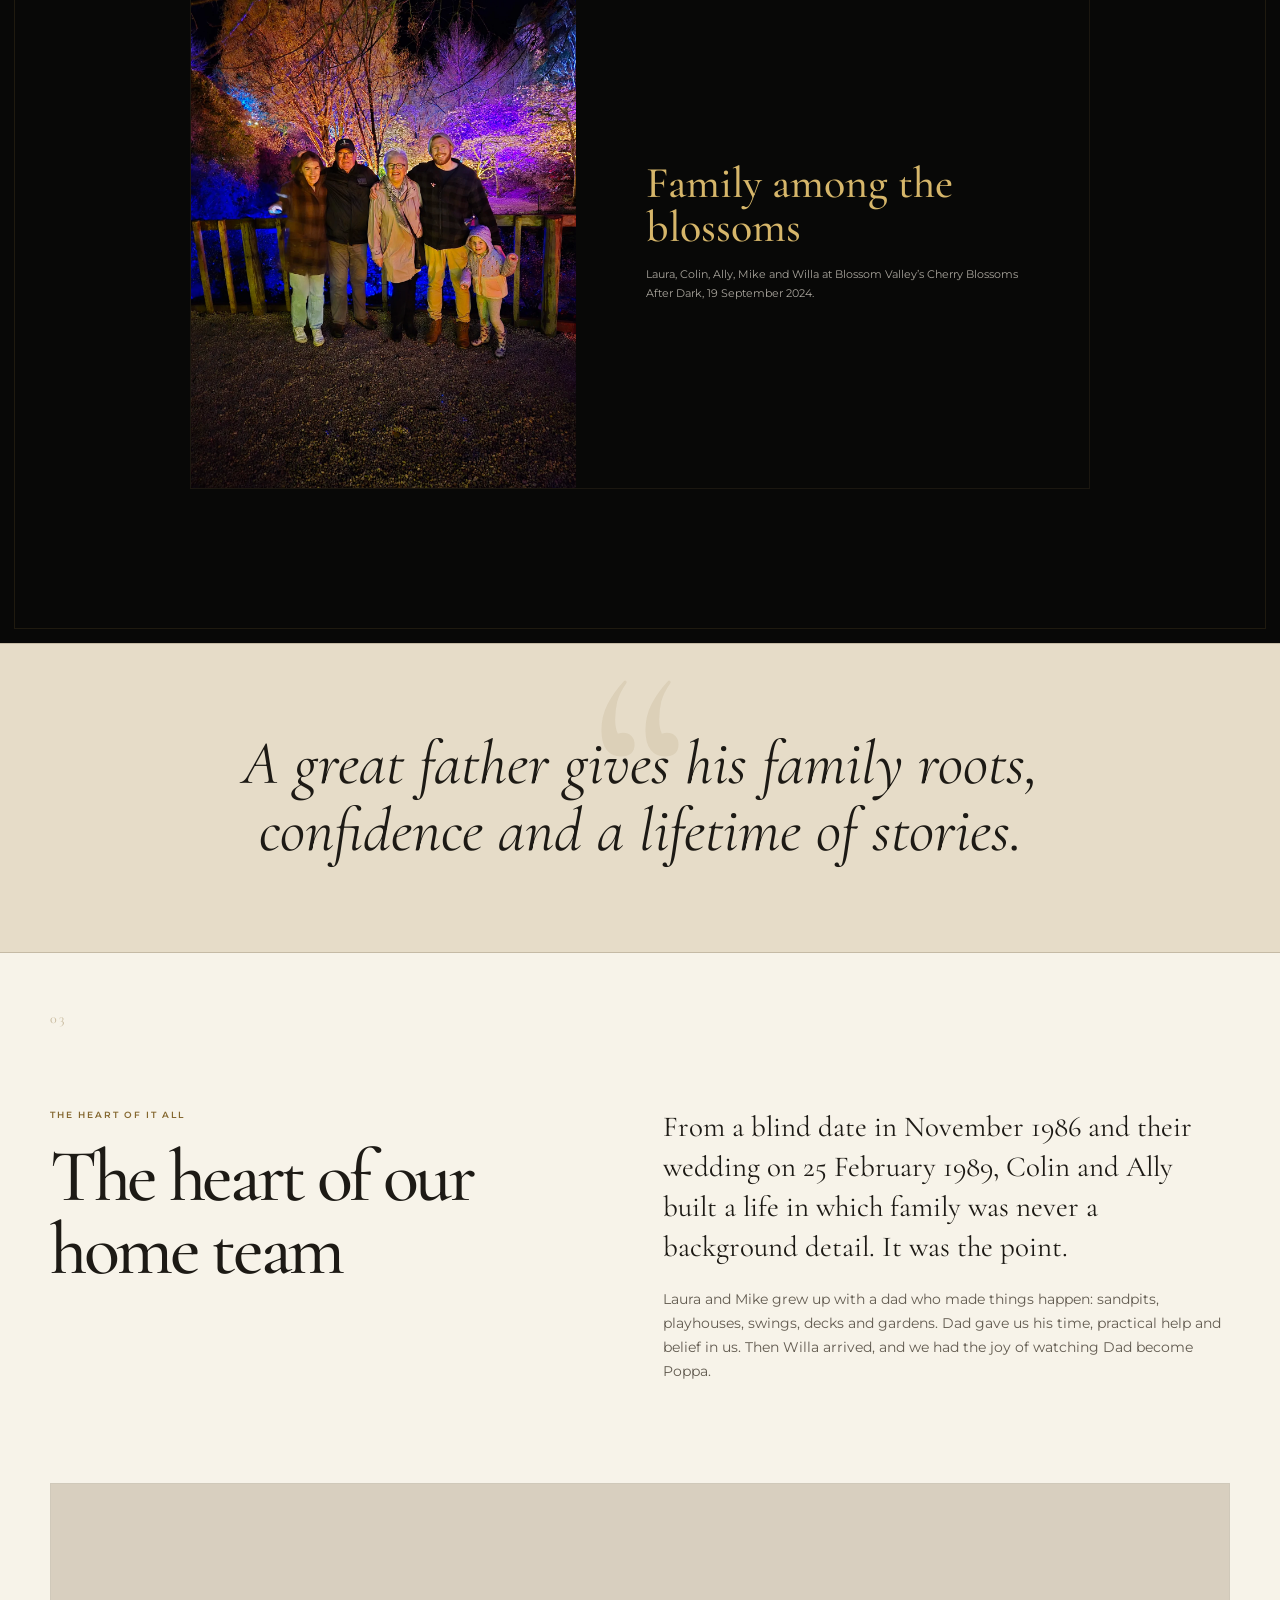
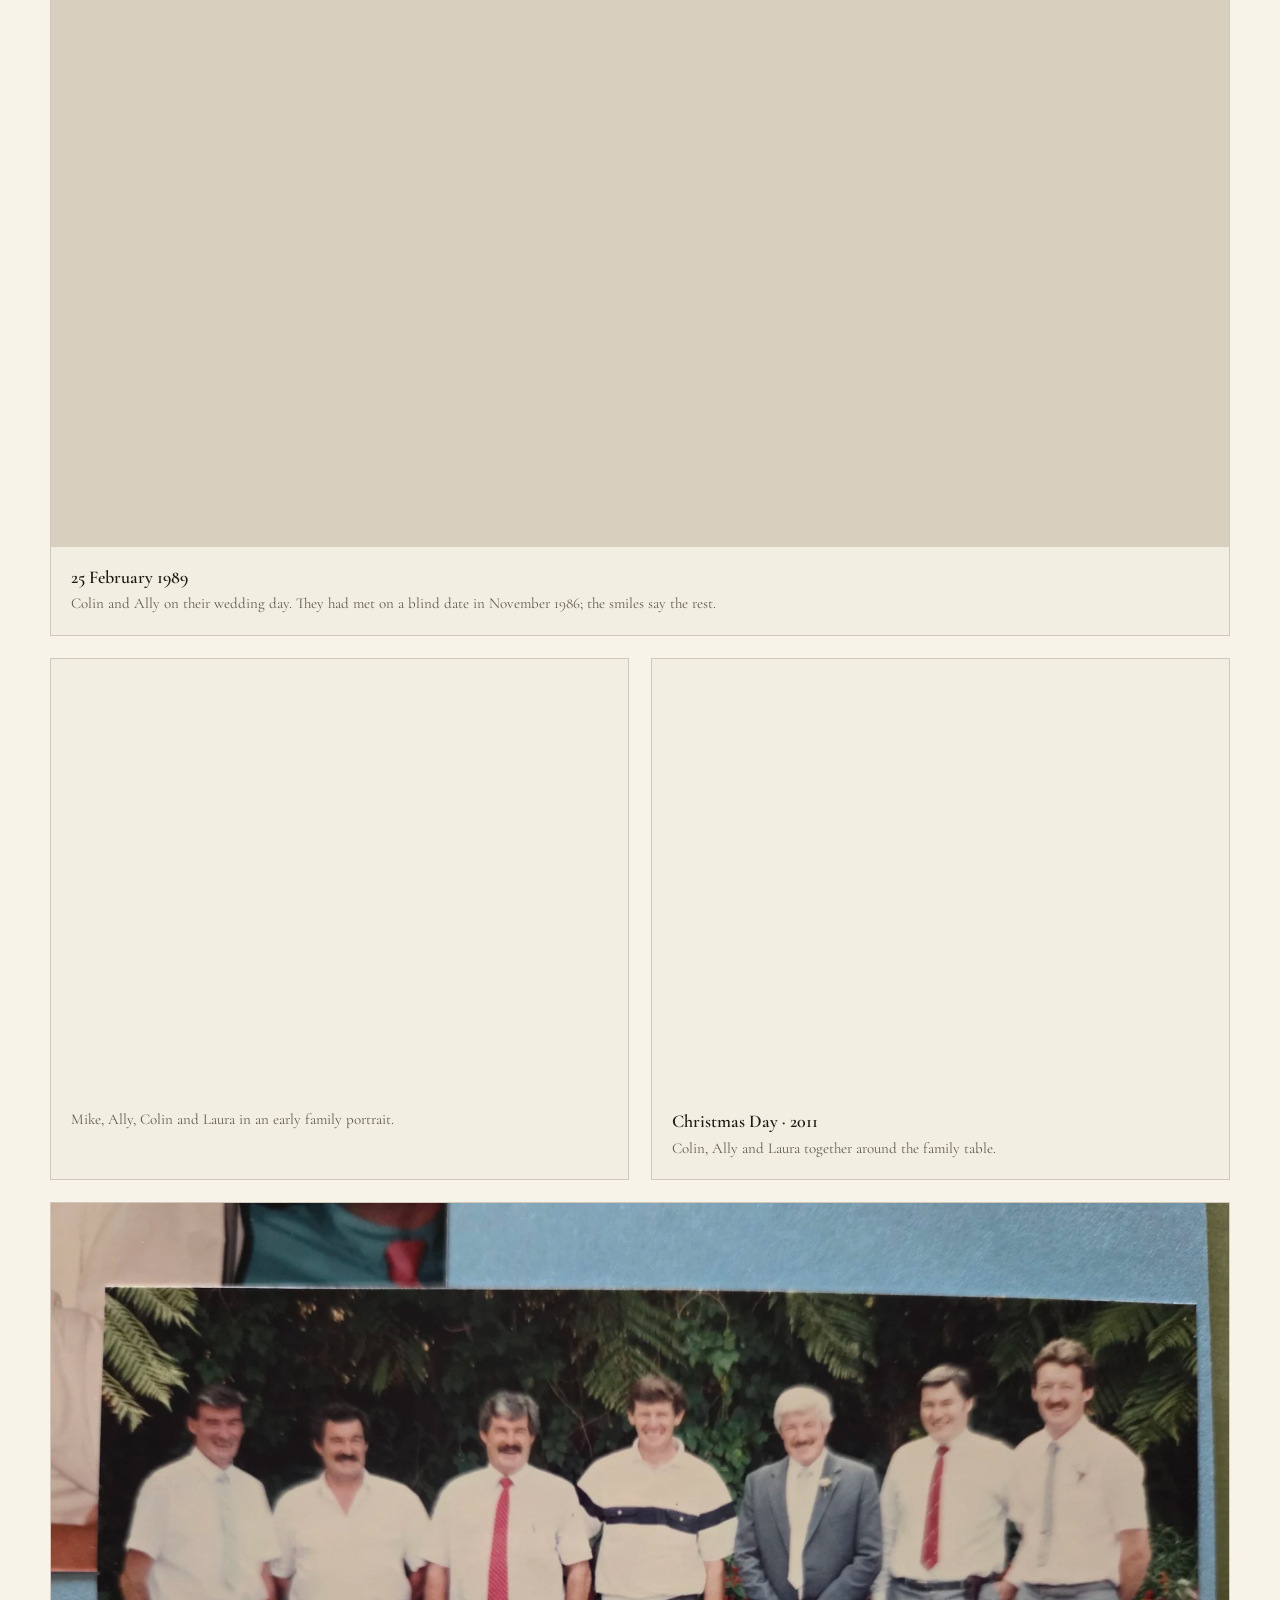
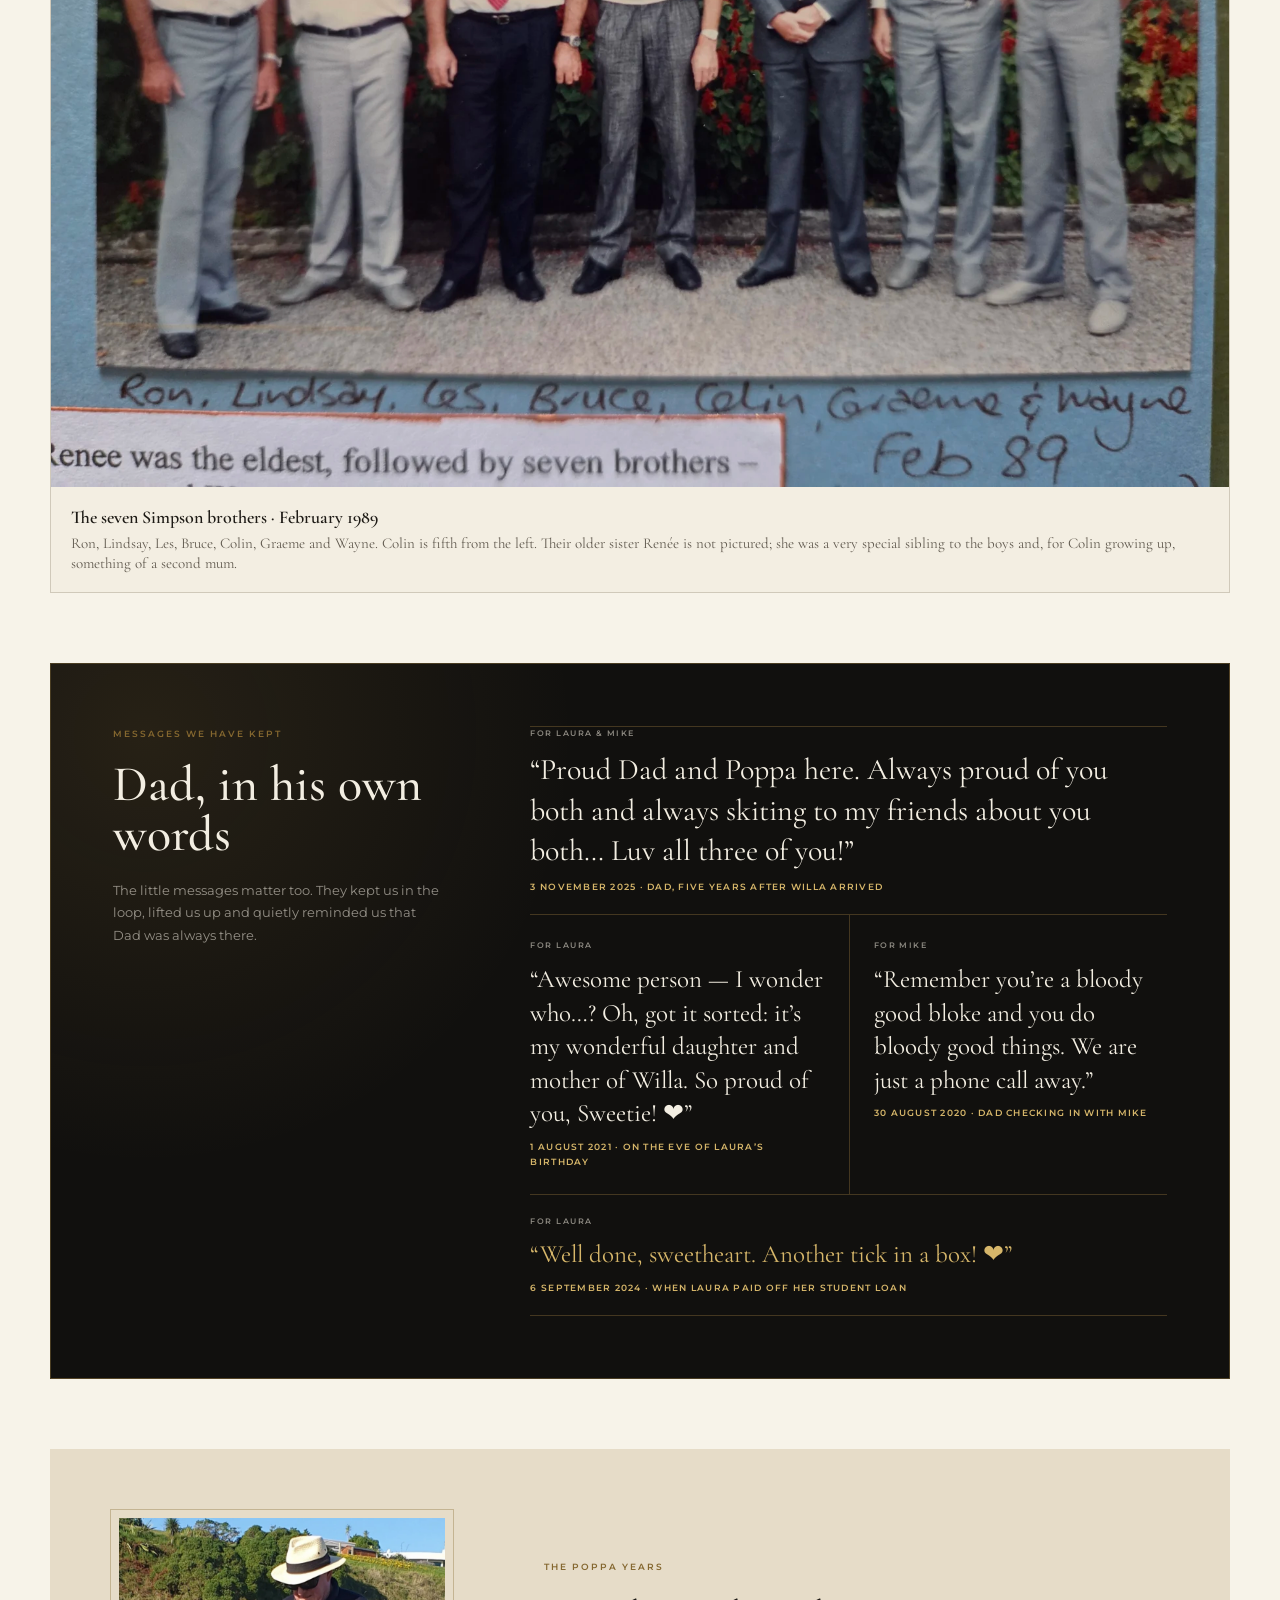
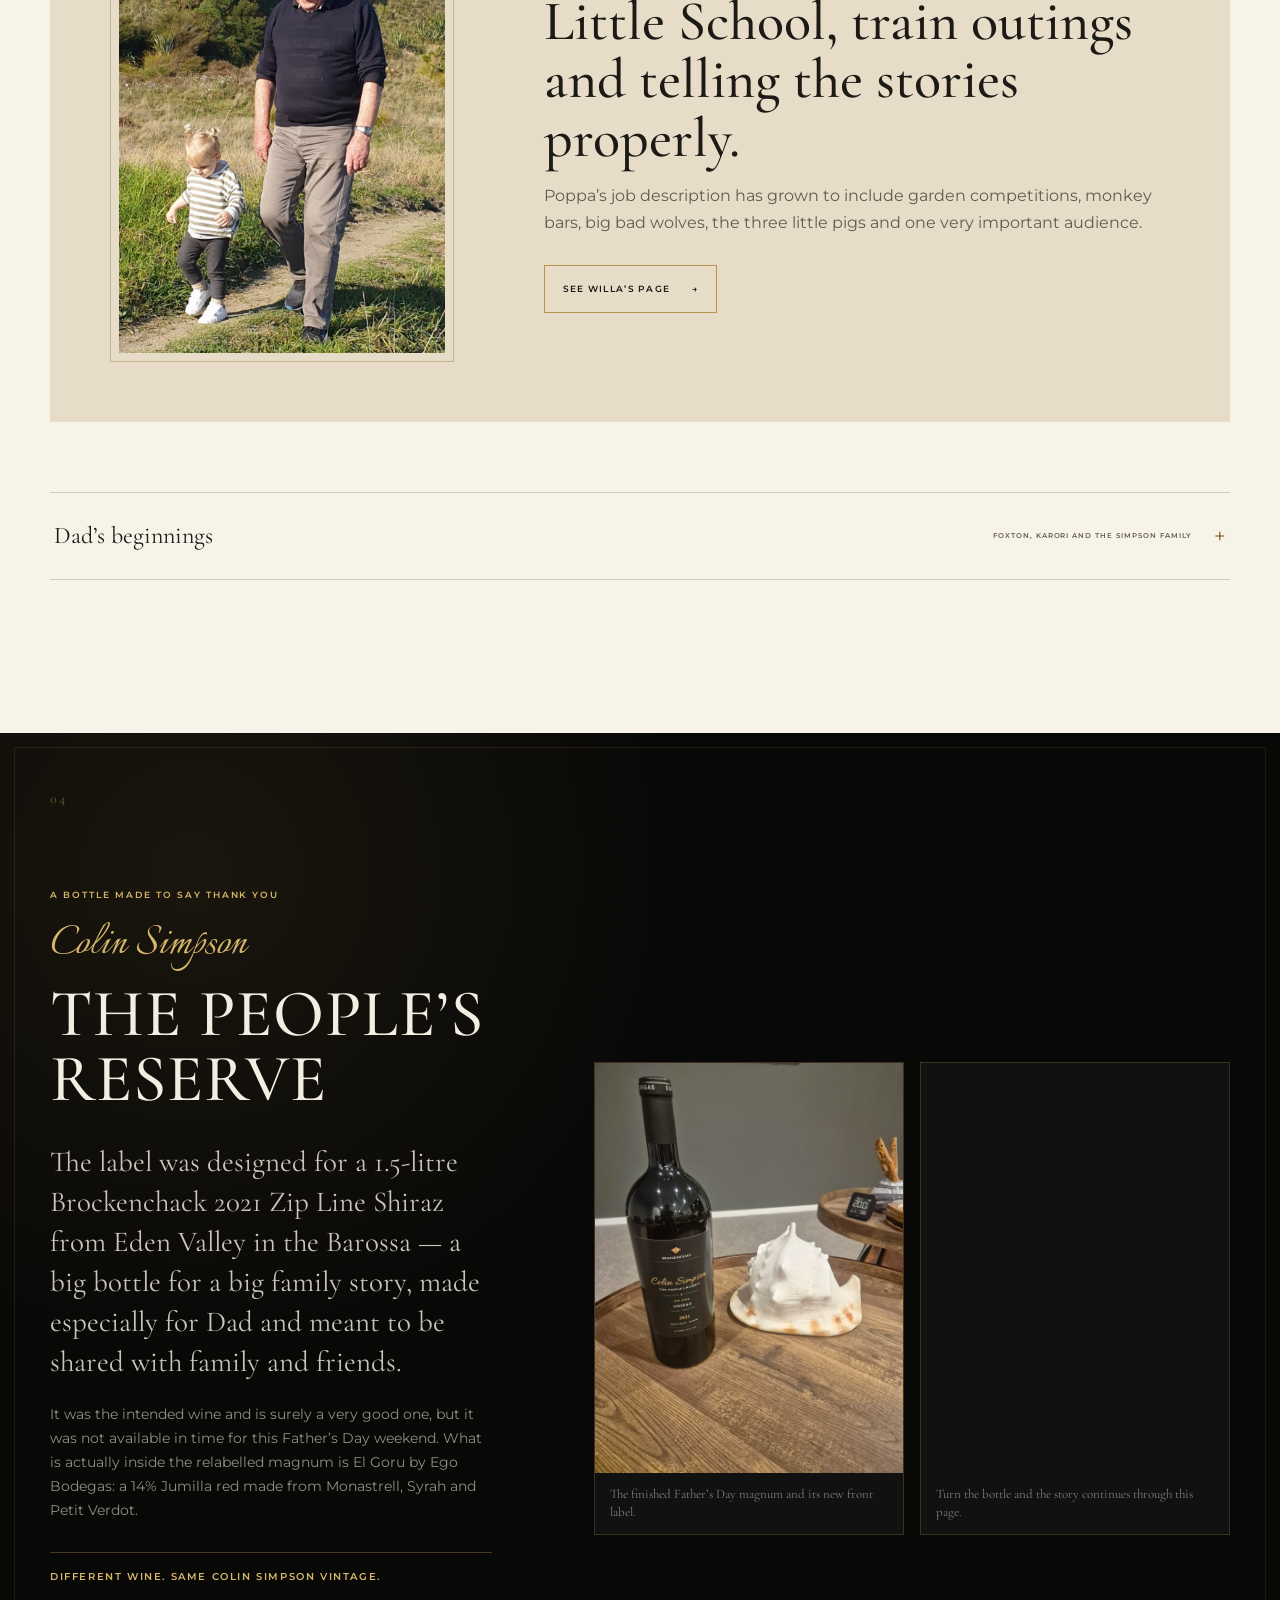
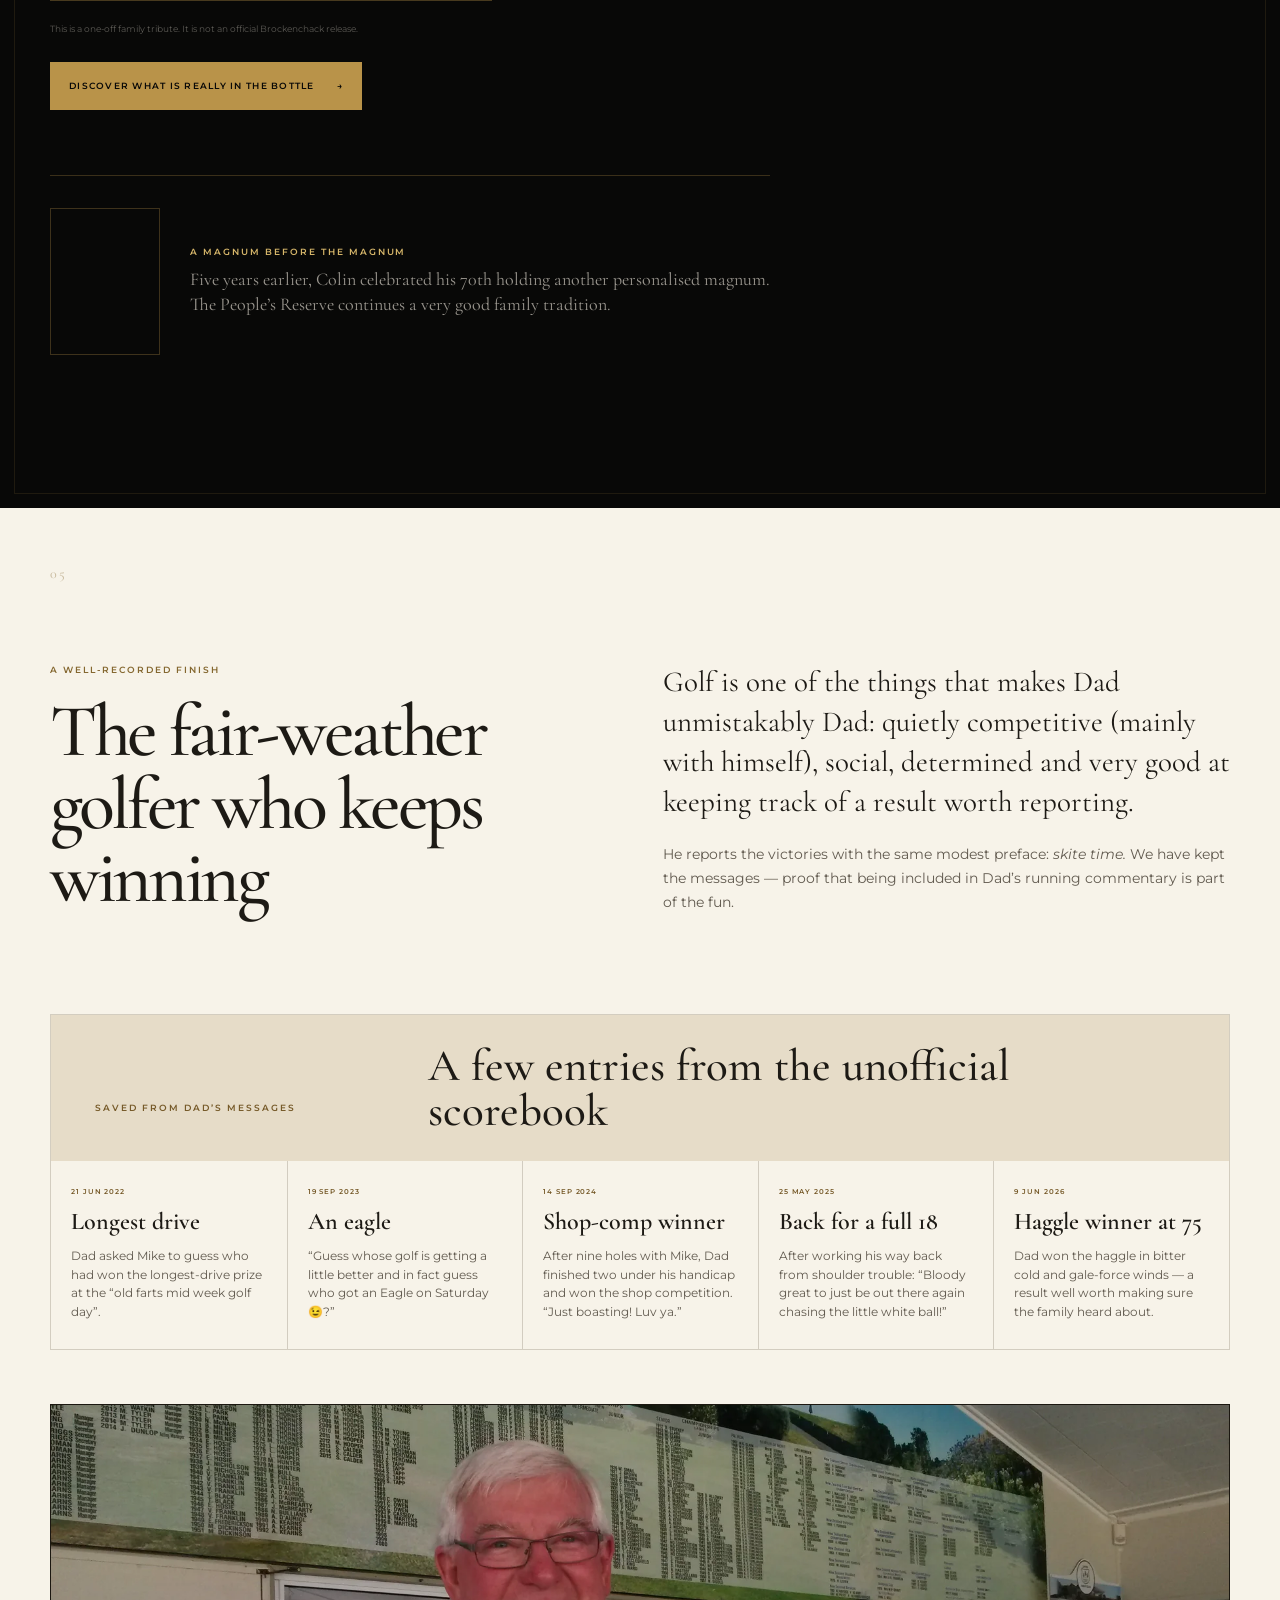
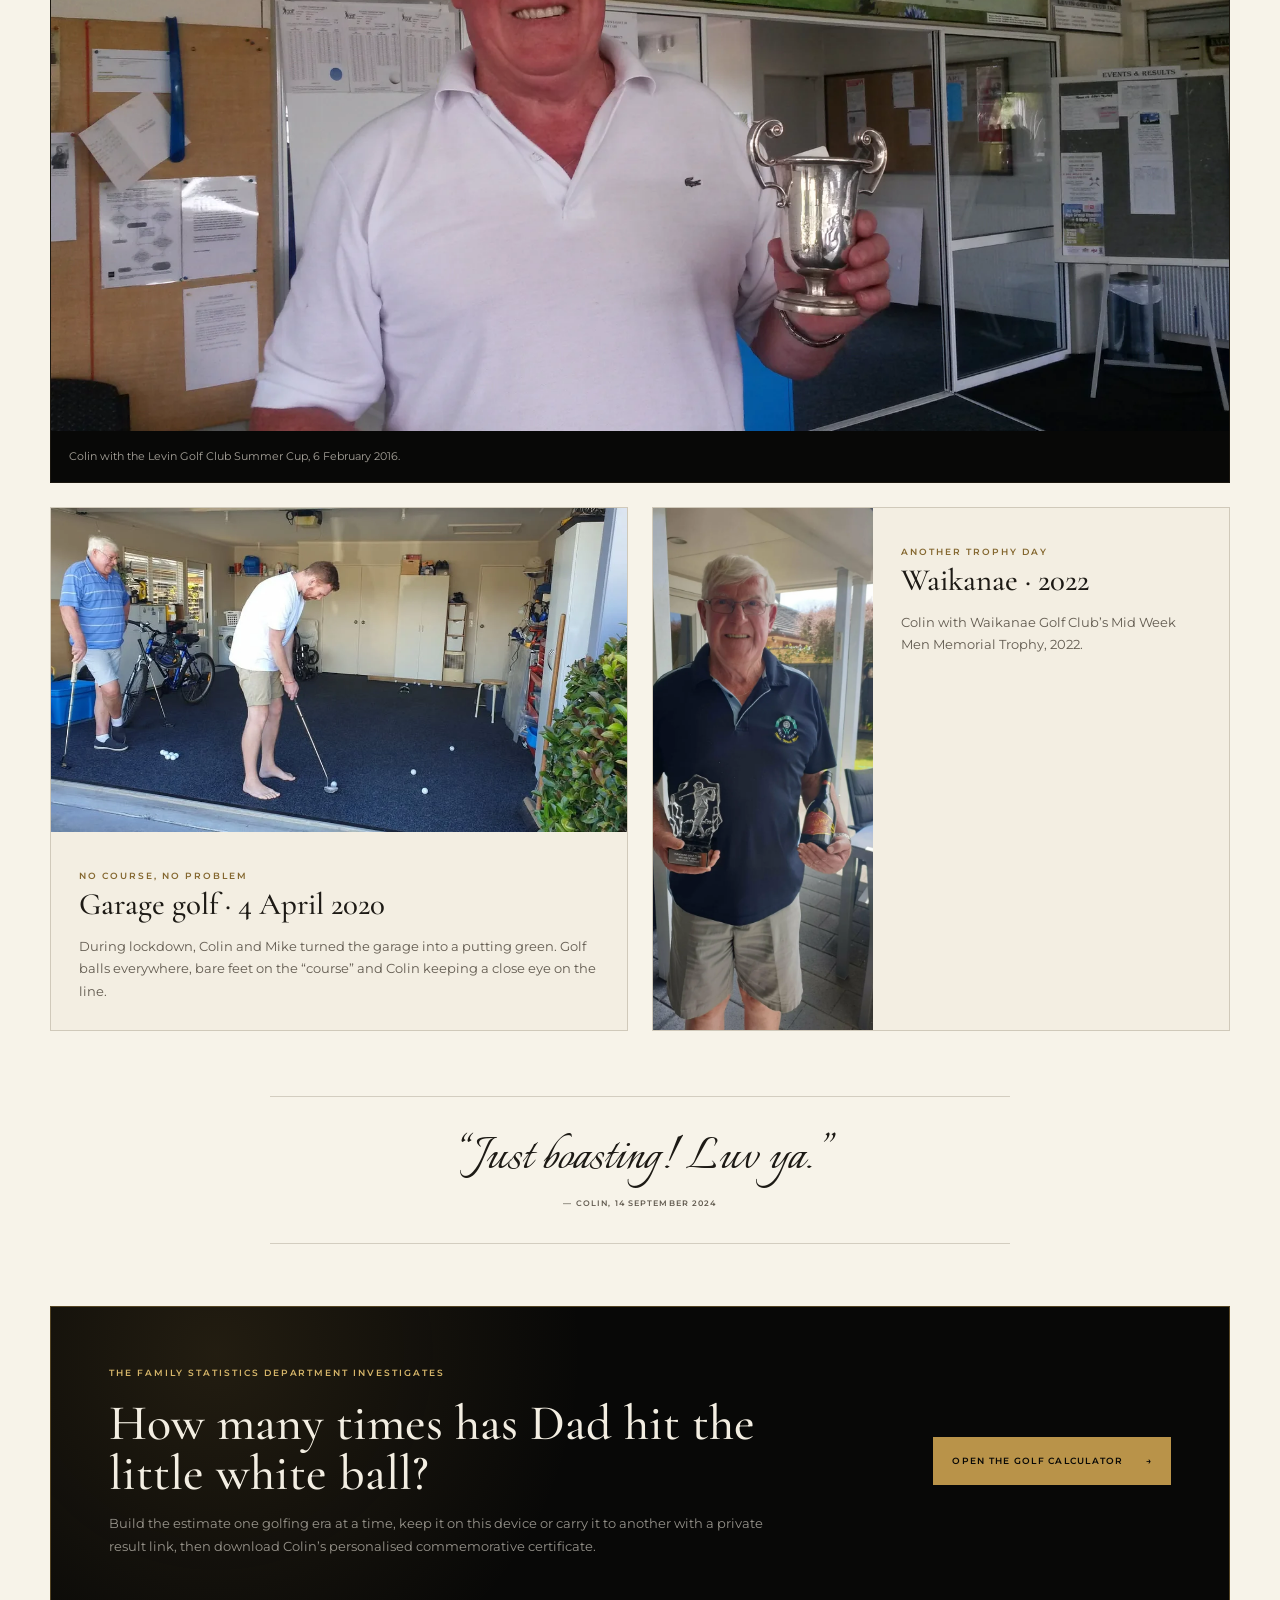
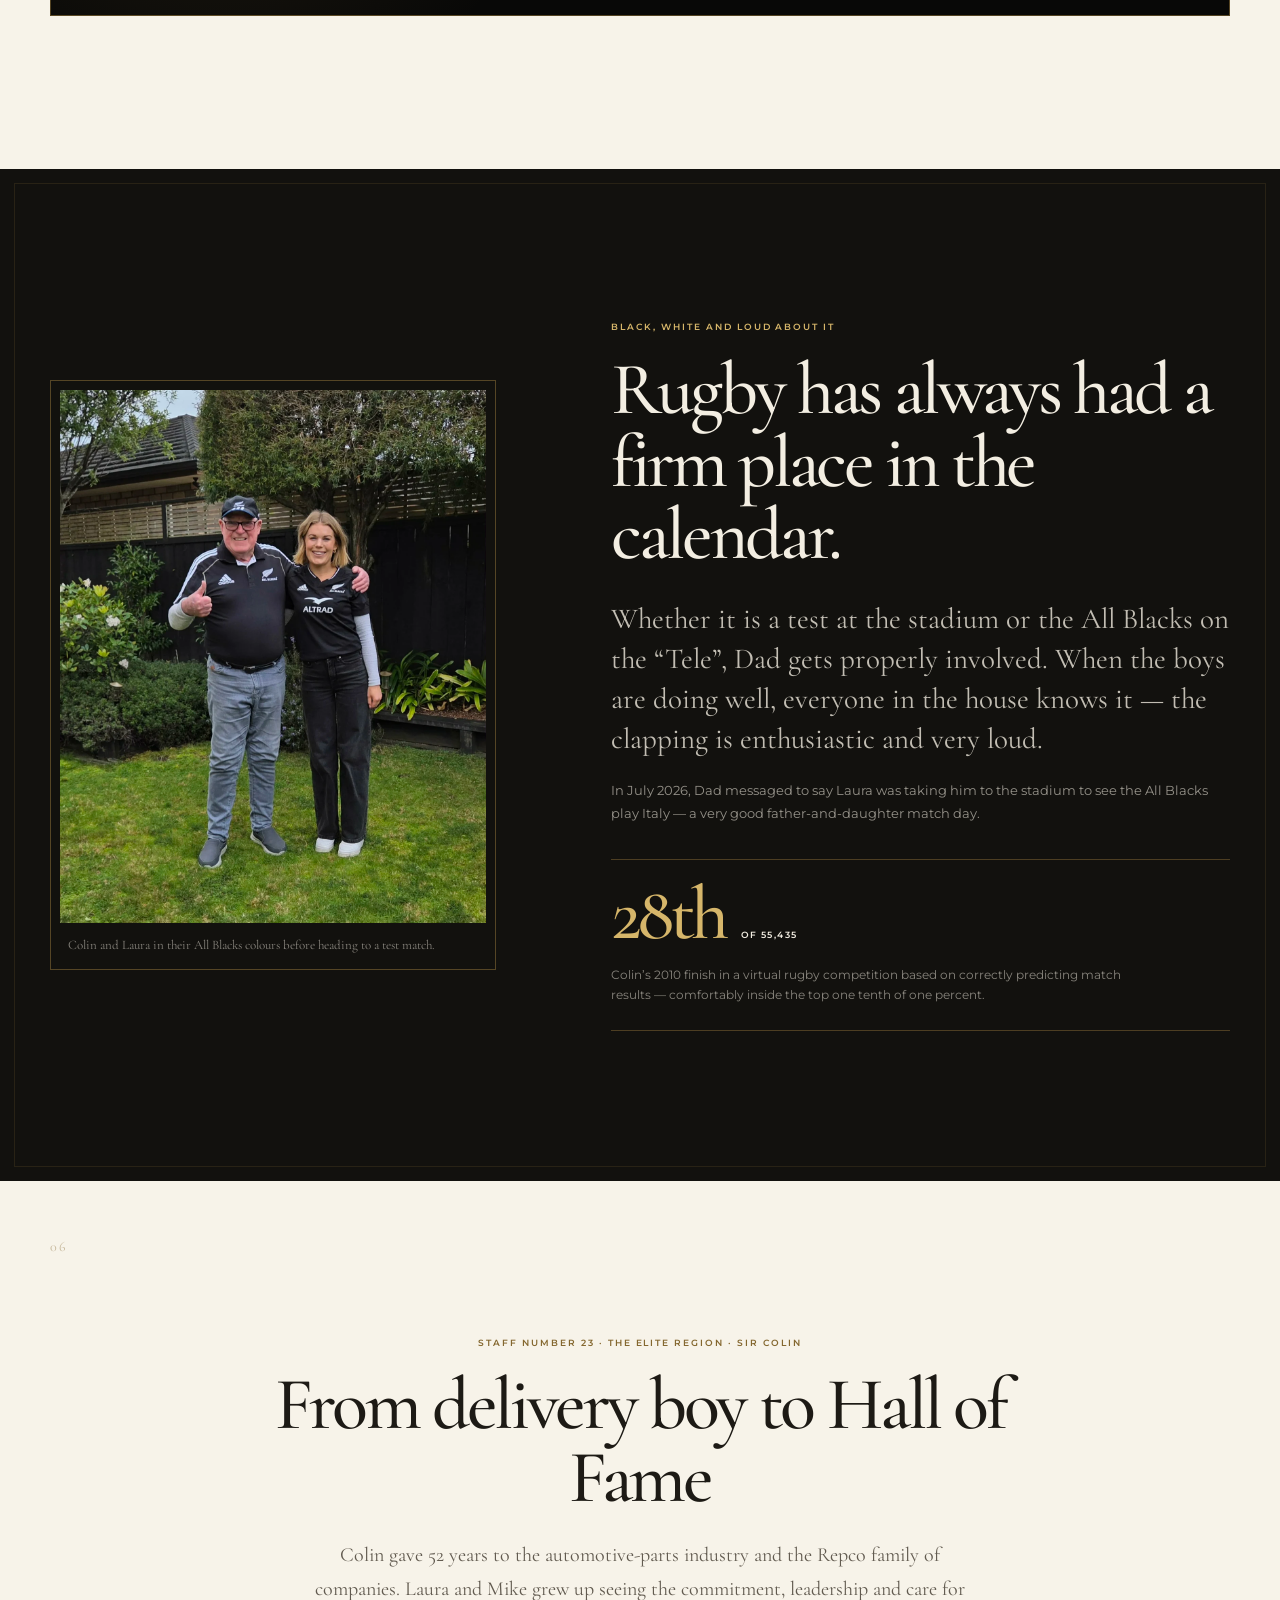
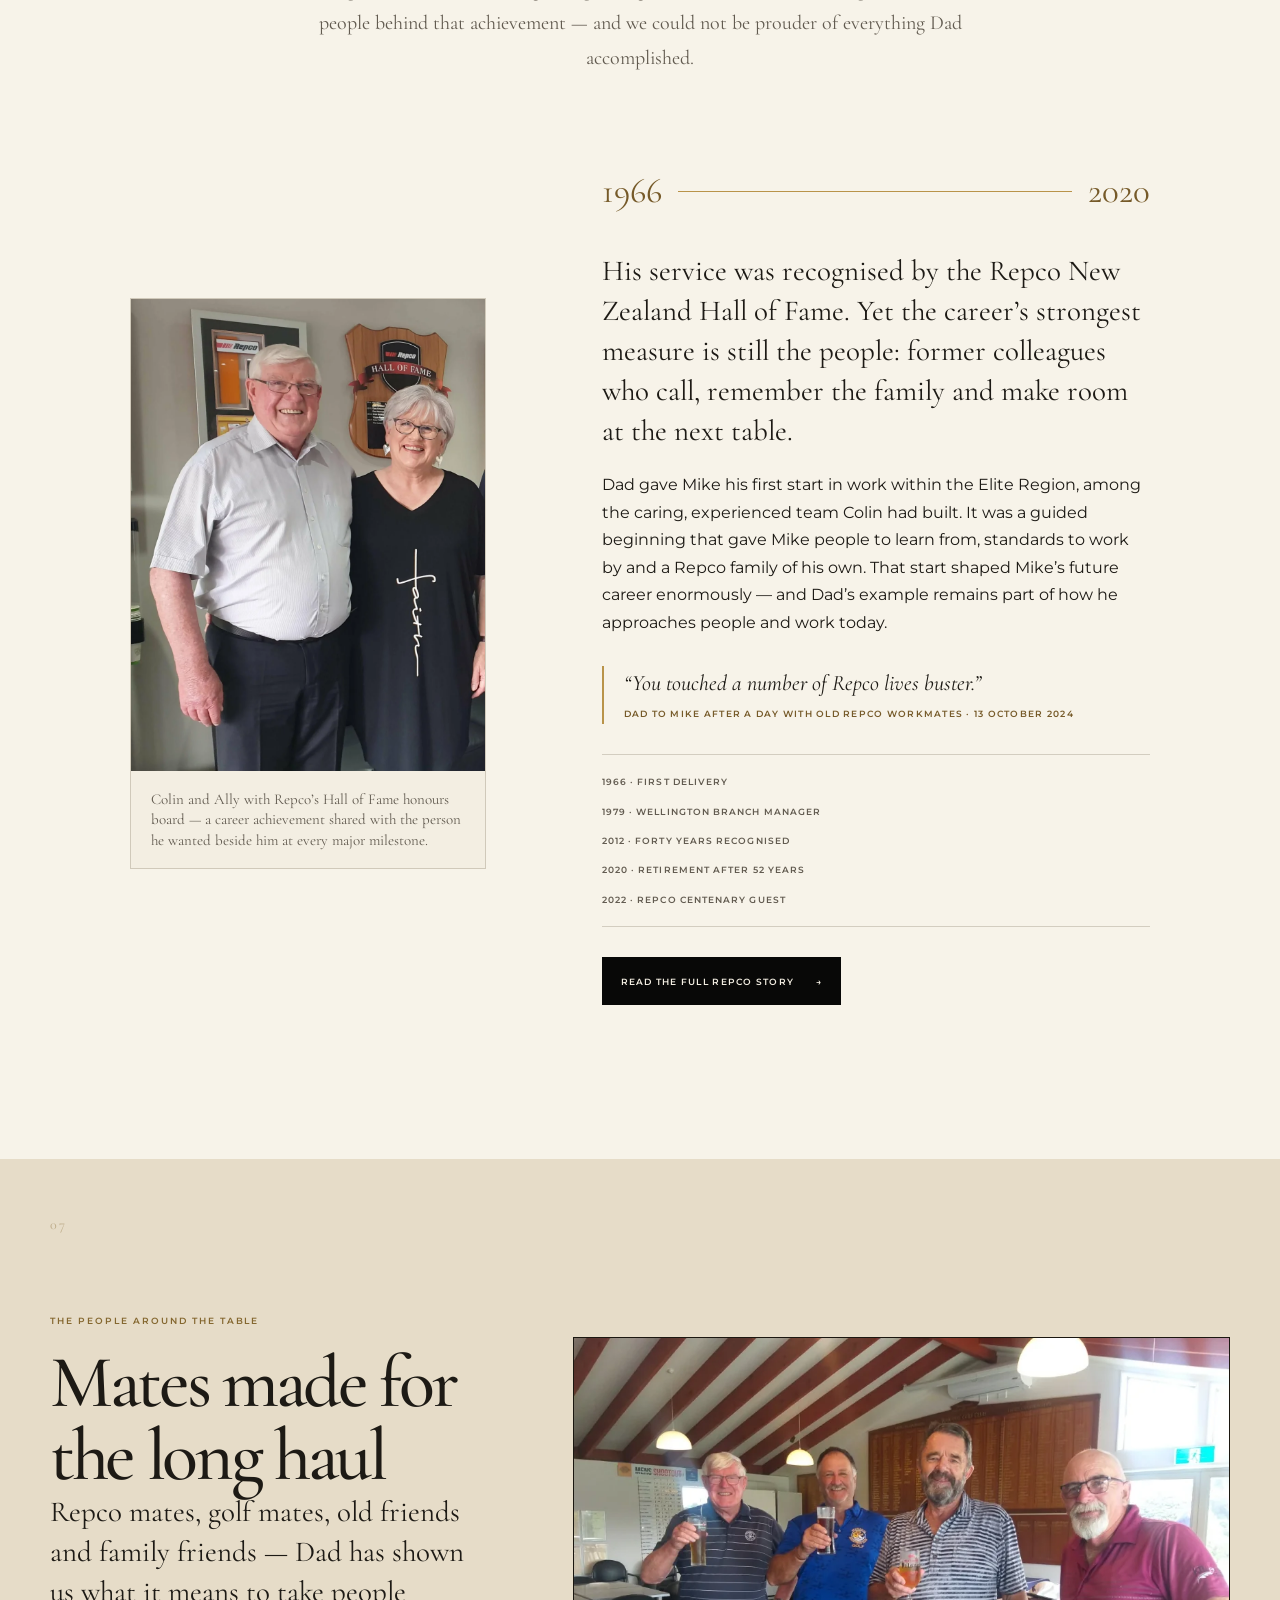
==== commit e6224bdb: "Complete family archive and add Laura and Mike videos" ====
--- a/index.html
+++ b/index.html
@@ -30,9 +30,9 @@
       rel="stylesheet"
     />
     <link rel="preload" as="image" href="assets/images/hero-two-sir-colins.webp" />
-    <link rel="stylesheet" href="styles.css?v=20260905-3" />
-    <script src="editable-details.js?v=20260905-3" defer></script>
-    <script src="script.js?v=20260905-3" defer></script>
+    <link rel="stylesheet" href="styles.css?v=20260905-5" />
+    <script src="editable-details.js?v=20260905-5" defer></script>
+    <script src="script.js?v=20260905-5" defer></script>
   </head>
   <body>
     <a class="skip-link" href="#main">Skip to the memories</a>
@@ -141,29 +141,33 @@
               </div>
             </article>
 
-            <article class="video-card video-card-coming" data-reveal>
-              <div class="video-placeholder portrait-video" role="img" aria-label="Reserved portrait video space for Laura">
-                <span class="phone-outline" aria-hidden="true"><i>LS</i></span>
-                <strong>Laura’s message</strong><small>Coming soon</small>
+            <article class="video-card video-card-portrait" data-reveal>
+              <div class="video-frame portrait-video-frame">
+                <video controls playsinline preload="metadata" poster="assets/images/message-laura.png" aria-label="Laura’s short Father’s Day message for Dad">
+                  <source src="assets/videos/laura-short.mp4" type="video/mp4" />
+                  Your browser cannot play this video.
+                </video>
               </div>
               <div class="video-copy">
                 <span class="card-kicker">Laura · For Dad</span>
                 <h3>How lucky are we to have you</h3>
-                <p>Laura’s short portrait message will be added here. Her photographs and full Father’s Day page are ready now.</p>
-                <a class="text-link" id="laura-story-link" href="laura.html" data-story-link>Read Laura’s message <span aria-hidden="true">→</span></a>
+                <p>Laura and Willa share a short message for the happy, safe place Dad has always been.</p>
+                <a class="text-link" id="laura-story-link" href="laura.html" data-story-link>Watch Laura’s full message <span aria-hidden="true">→</span></a>
               </div>
             </article>
 
-            <article class="video-card video-card-coming" data-reveal>
-              <div class="video-placeholder portrait-video" role="img" aria-label="Reserved portrait video space for Mike">
-                <span class="phone-outline" aria-hidden="true"><i>MS</i></span>
-                <strong>Mike’s message</strong><small>Coming soon</small>
+            <article class="video-card video-card-portrait" data-reveal>
+              <div class="video-frame portrait-video-frame">
+                <video controls playsinline preload="metadata" poster="assets/images/message-mike.png" aria-label="Mike’s short Father’s Day message for Dad">
+                  <source src="assets/videos/mike-short.mp4" type="video/mp4" />
+                  Your browser cannot play this video.
+                </video>
               </div>
               <div class="video-copy">
                 <span class="card-kicker">Mike · For Dad</span>
                 <h3>A legendary father. A pretty good bloke.</h3>
-                <p>Mike’s short portrait message will be added here. His photographs, message and a few treasured texts are ready now.</p>
-                <a class="text-link" id="mike-story-link" href="mike.html" data-story-link>Read Mike’s message <span aria-hidden="true">→</span></a>
+                <p>Mike shares a short thank-you for Dad’s guidance, support and the example that helped shape him.</p>
+                <a class="text-link" id="mike-story-link" href="mike.html" data-story-link>Watch Mike’s full message <span aria-hidden="true">→</span></a>
               </div>
             </article>
 
@@ -283,21 +287,73 @@
 
         <details class="archive-drawer" data-reveal>
           <summary><span>Dad’s beginnings</span><small>Foxton, Karori and the Simpson family</small></summary>
-          <div class="origins-intro">
+          <div class="origins-intro origins-intro-final">
             <p>
               Colin was born in Foxton on 19 January 1951 after Hazel travelled back from Wellington
               to have her sixth baby. He grew up in Karori as one of eight Simpson children: Renée first,
               followed by seven brothers. For six years Colin was the youngest, before Graeme and Wayne arrived.
             </p>
             <p>
-              The next pieces of Hazel and Ron’s story, more about the brothers, and a proper tribute to Renée
-              will be added here once Mum has helped fill in the family details.
+              Colin grew up in a loving family. For much of his childhood he spent the most time with Bruce,
+              who was just two years older, in a household shaped by hard work, family loyalty and Hazel’s firm hand.
             </p>
           </div>
-          <div class="origins-grid" aria-label="Family stories to be completed">
-            <article class="origin-card"><span aria-hidden="true">H · R</span><h3>Hazel &amp; Ron</h3><p>Colin’s mum and dad. Their photographs and more of their story will have a place here.</p></article>
-            <article class="origin-card origin-card-renee"><span aria-hidden="true">R</span><h3>Renée</h3><p>The eldest Simpson child, a much-loved sister and an especially important guiding presence in Colin’s early life.</p></article>
-            <article class="origin-card"><span aria-hidden="true">7</span><h3>The brothers</h3><p>Ron, Lindsay, Les, Bruce, Colin, Graeme and Wayne — seven brothers, with more family memories still to come.</p></article>
+
+          <div class="archive-story-grid" aria-label="Stories of Colin’s parents and sister">
+            <article class="archive-story-card">
+              <figure>
+                <img src="assets/images/archive-hazel-ron.webp" alt="Hazel and Ron Simpson dressed for a formal occasion" width="1800" height="1350" loading="lazy" decoding="async" />
+              </figure>
+              <div class="archive-story-copy">
+                <p class="eyebrow gold">His mum &amp; dad</p>
+                <h3>Hazel &amp; Ron</h3>
+                <p>Ron was a hard worker and a baker by trade. He spent 32 years with the Parks and Reserves Department of Wellington City Council, and served as President of the Karori RSA from 1969 to 1982.</p>
+                <p>Hazel was the family disciplinarian — probably a necessary role with seven boys, especially the twins. She was always dressed well and loved her jewellery.</p>
+              </div>
+            </article>
+            <article class="archive-story-card archive-story-card-renee">
+              <figure>
+                <img src="assets/images/archive-colin-renee-1987.webp" alt="Colin smiling with his older sister Renée in April 1987" width="644" height="574" loading="lazy" decoding="async" />
+              </figure>
+              <div class="archive-story-copy">
+                <p class="eyebrow gold">His big sister</p>
+                <h3>Renée</h3>
+                <p>Renée was the eldest of the eight children and a very special sister to all the boys. She was like a second mum to Bruce and Colin, and Dad remembers fondly the times she would take them to the movies.</p>
+                <p class="archive-photo-date">Colin and Renée · April 1987</p>
+              </div>
+            </article>
+          </div>
+
+          <div class="archive-subheading">
+            <p class="eyebrow ink">Kept close through the years</p>
+            <h3>The Simpson family album</h3>
+          </div>
+          <div class="archive-family-gallery">
+            <figure class="photo-card">
+              <img src="assets/images/archive-colin-hazel.webp" alt="Colin standing beside his mum Hazel at a formal family occasion" width="1350" height="1800" loading="lazy" decoding="async" />
+              <figcaption><strong>Colin &amp; Hazel</strong><span>Dad with his much-loved mum.</span></figcaption>
+            </figure>
+            <figure class="photo-card">
+              <img src="assets/images/archive-colin-renee.webp" alt="Colin smiling with his older sister Renée" width="1350" height="1800" loading="lazy" decoding="async" />
+              <figcaption><strong>Colin &amp; Renée</strong><span>Brother and big sister together.</span></figcaption>
+            </figure>
+            <figure class="photo-card">
+              <img src="assets/images/archive-phillip-colin-ron-bruce.webp" alt="Colin standing outdoors with his dad Ron, Phillip and Bruce" width="1266" height="1546" loading="lazy" decoding="async" />
+              <figcaption><strong>With Dad</strong><span>Phillip, Colin, Ron and Bruce.</span></figcaption>
+            </figure>
+            <figure class="photo-card archive-family-wide">
+              <img src="assets/images/archive-pam-ally-colin-renee-les-dot.webp" alt="Pam, Ally, Colin, Renée, Les and Dot smiling together" width="1254" height="568" loading="lazy" decoding="async" />
+              <figcaption><strong>Family together</strong><span>Pam, Ally, Colin, Renée, Les and Dot.</span></figcaption>
+            </figure>
+            <figure class="photo-card archive-family-wide">
+              <img src="assets/images/archive-siblings-with-renee.webp" alt="Ron, Bruce, Les, Renée, Colin, Wayne and Graeme together outdoors" width="796" height="568" loading="lazy" decoding="async" />
+              <figcaption><strong>Renée and the boys</strong><span>Ron, Bruce, Les, Renée, Colin, Wayne and Graeme.</span></figcaption>
+            </figure>
+          </div>
+
+          <div class="archive-subheading archive-schooldays-heading">
+            <p class="eyebrow ink">The early years</p>
+            <h3>School days and special occasions</h3>
           </div>
           <div class="archive-grid archive-schooldays">
             <figure class="photo-card">
--- a/styles.css
+++ b/styles.css
@@ -1262,6 +1262,121 @@
   margin: 0;
 }
 
+.archive-story-grid {
+  display: grid;
+  gap: 18px;
+  grid-template-columns: repeat(2, minmax(0, 1fr));
+  margin-bottom: 50px;
+}
+
+.archive-story-card {
+  background:
+    radial-gradient(circle at 88% 8%, rgba(185, 147, 73, 0.14), transparent 34%),
+    var(--black);
+  border: 1px solid rgba(185, 147, 73, 0.34);
+  color: var(--ivory);
+  display: grid;
+  grid-template-rows: auto 1fr;
+  min-width: 0;
+  overflow: hidden;
+}
+
+.archive-story-card figure {
+  aspect-ratio: 4 / 3;
+  background: #0b0a09;
+  margin: 0;
+  overflow: hidden;
+}
+
+.archive-story-card img {
+  height: 100%;
+  object-fit: contain;
+  width: 100%;
+}
+
+.archive-story-copy {
+  padding: clamp(28px, 4vw, 45px);
+}
+
+.archive-story-copy .eyebrow {
+  margin-bottom: 16px;
+}
+
+.archive-story-copy h3,
+.archive-subheading h3 {
+  font-family: var(--serif);
+  font-size: clamp(31px, 4vw, 45px);
+  font-weight: 500;
+  line-height: 1;
+  margin: 0 0 20px;
+}
+
+.archive-story-copy p:not(.eyebrow, .archive-photo-date) {
+  color: rgba(243, 238, 226, 0.68);
+  font-size: 13px;
+  line-height: 1.72;
+  margin: 0;
+}
+
+.archive-story-copy p + p:not(.archive-photo-date) {
+  margin-top: 14px;
+}
+
+.archive-photo-date {
+  color: var(--gold-bright);
+  font-size: 7px;
+  font-weight: 600;
+  letter-spacing: 0.14em;
+  margin: 26px 0 0;
+  text-transform: uppercase;
+}
+
+.archive-subheading {
+  border-top: 1px solid var(--line);
+  padding: 44px 4px 26px;
+  text-align: center;
+}
+
+.archive-subheading .eyebrow {
+  margin-bottom: 12px;
+}
+
+.archive-subheading h3 {
+  color: var(--ink);
+  margin-bottom: 0;
+}
+
+.archive-family-gallery {
+  display: grid;
+  gap: 18px;
+  grid-template-columns: repeat(6, minmax(0, 1fr));
+  padding-bottom: 42px;
+}
+
+.archive-family-gallery .photo-card {
+  display: flex;
+  flex-direction: column;
+  grid-column: span 2;
+}
+
+.archive-family-gallery .archive-family-wide {
+  grid-column: span 3;
+}
+
+.archive-family-gallery .photo-card img {
+  aspect-ratio: auto;
+  background: var(--black-soft);
+  object-fit: contain;
+}
+
+.archive-family-gallery .photo-card figcaption {
+  flex: 1;
+}
+
+.archive-schooldays-heading {
+  margin-top: 8px;
+}
+
 .origins-grid {
   display: grid;
   gap: 14px;
@@ -1323,8 +1438,8 @@
 }
 
 .archive-schooldays {
-  border-top: 1px solid var(--line);
-  padding-top: 34px;
+  border-top: 0;
+  padding-top: 0;
 }
 
 .wine-grid {
@@ -2170,6 +2285,8 @@
 .detail-video video {
   aspect-ratio: 16 / 9;
   background: #000;
+  display: block;
+  object-fit: contain;
   width: 100%;
 }
 
@@ -3318,6 +3435,18 @@
     grid-template-columns: 1fr;
   }
 
+  .archive-family-gallery {
+    grid-template-columns: repeat(2, minmax(0, 1fr));
+  }
+
+  .archive-family-gallery .photo-card {
+    grid-column: auto;
+  }
+
+  .archive-family-gallery .archive-family-wide {
+    grid-column: 1 / -1;
+  }
+
   .bottle-gallery {
     margin: auto;
     max-width: 620px;
@@ -3513,6 +3642,7 @@
   }
 
   .family-gallery,
+  .archive-family-gallery,
   .poppa-callout,
   .bottle-gallery,
   .story-pair,
@@ -3531,6 +3661,8 @@
   }
 
   .family-gallery .photo-card,
+  .archive-family-gallery .photo-card,
+  .archive-family-gallery .archive-family-wide,
   .travel-card,
   .travel-card-wide {
     grid-column: auto;
@@ -3761,6 +3893,7 @@
 
 @media (max-width: 900px) {
   .origins-intro,
+  .archive-story-grid,
   .message-opening-grid,
   .message-opening-grid-landscape,
   .family-estimate-ready {
